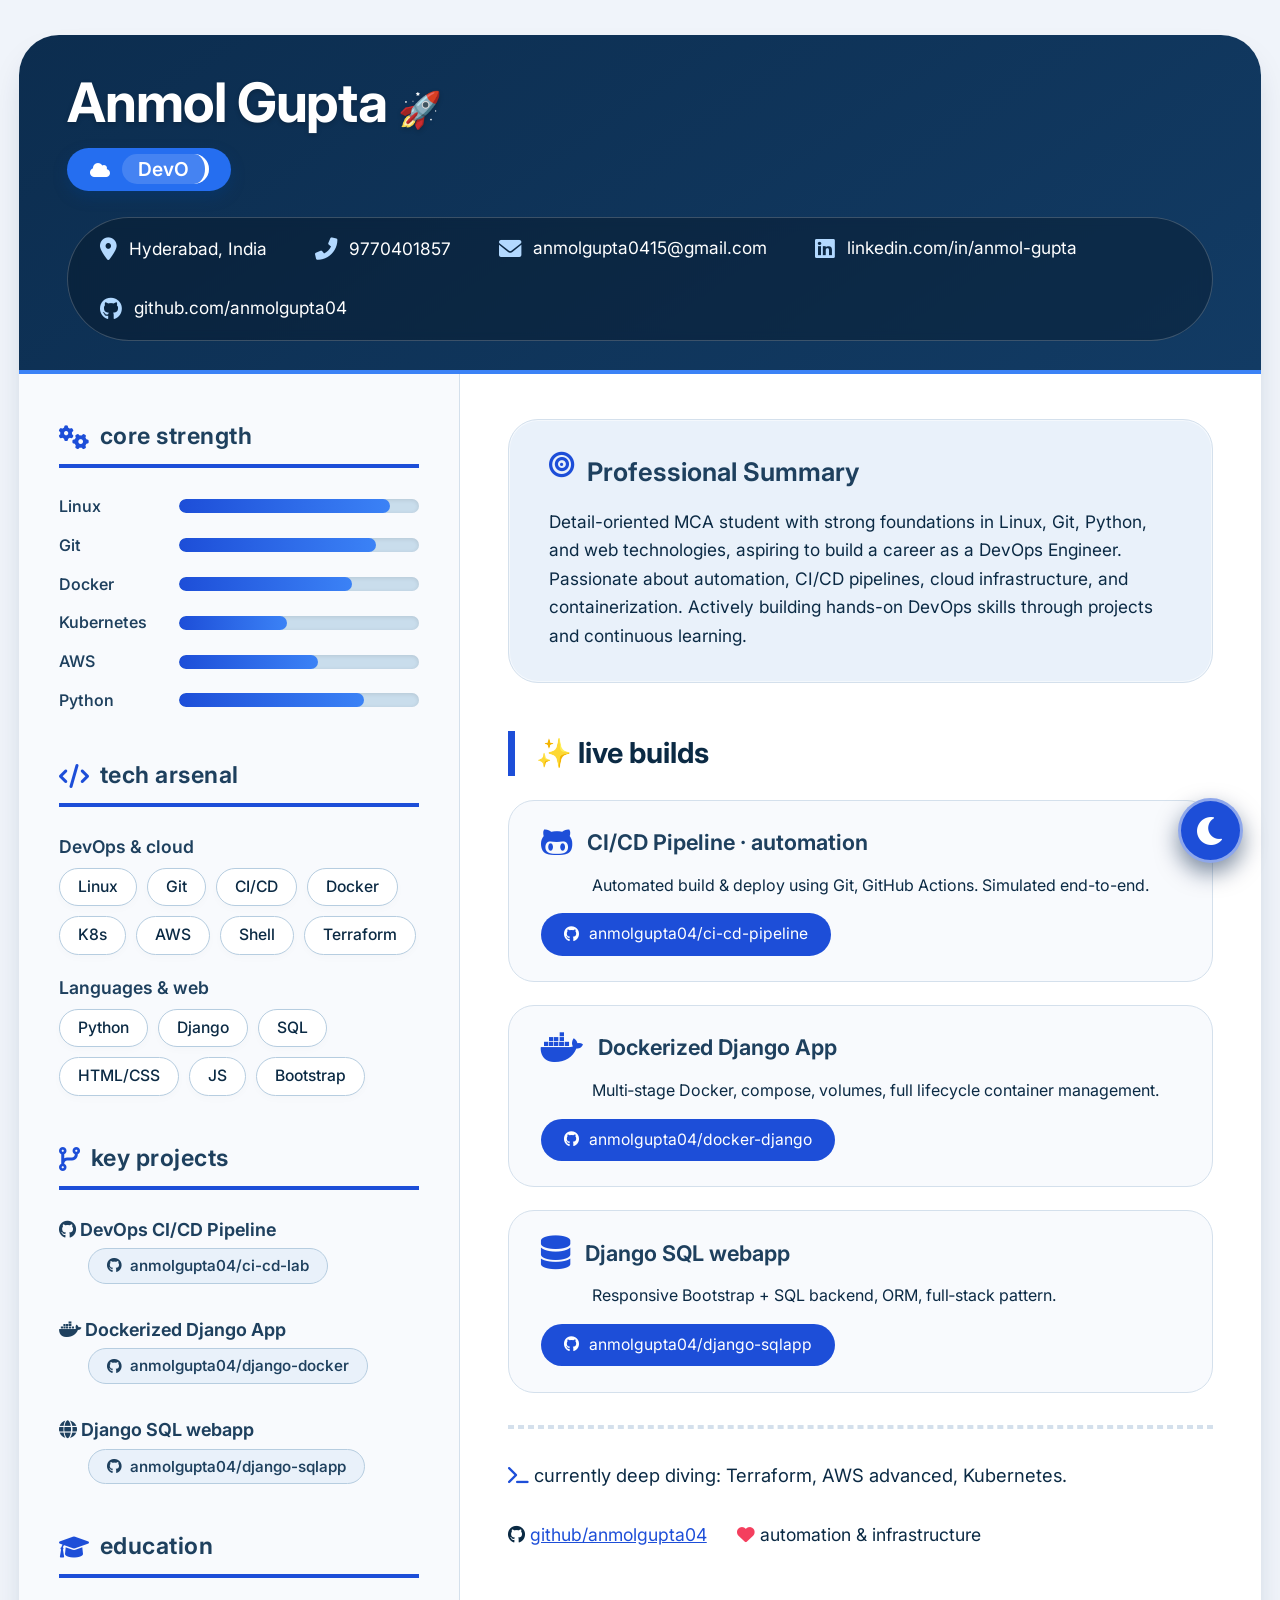
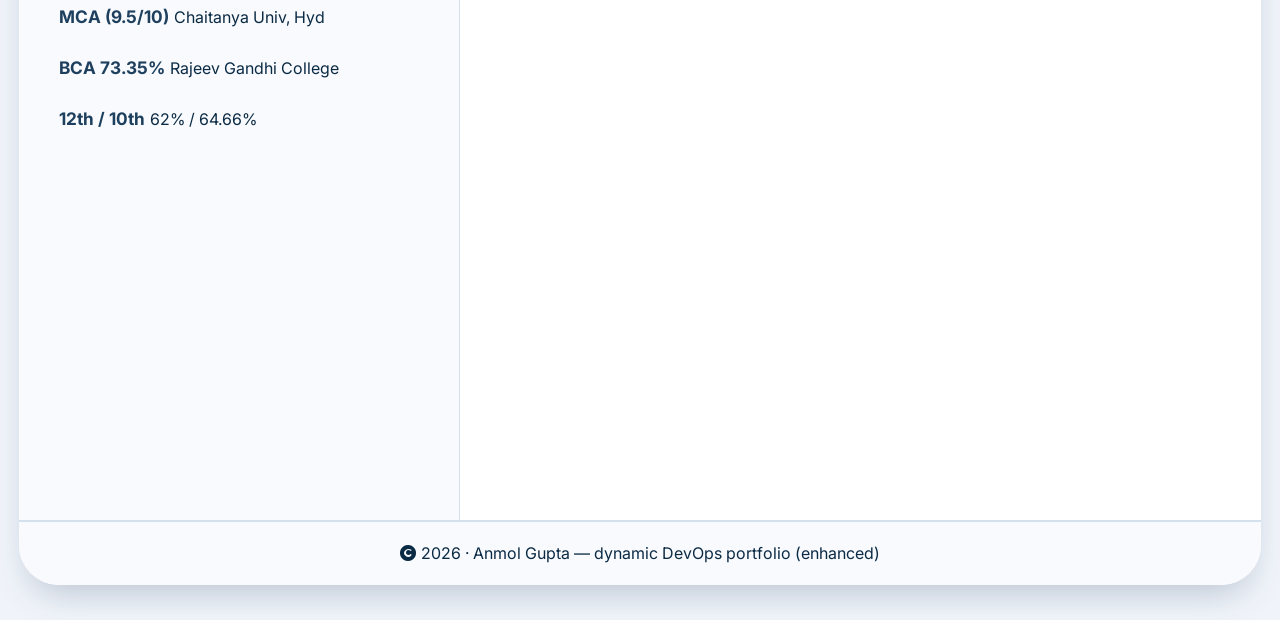
==== index.html @ 67c6d24e "Move script tag to the end of index.html" ====
<!DOCTYPE html>
<html lang="en">
<head>
  <meta charset="UTF-8">
  <meta name="viewport" content="width=device-width, initial-scale=1.0">
  <title>Anmol Gupta · refined DevOps portfolio</title>
  
  <link rel="stylesheet" href="https://cdnjs.cloudflare.com/ajax/libs/font-awesome/6.0.0-beta3/css/all.min.css">
  <!-- Google Fonts: Inter (base) + JetBrains Mono for accents -->
  <link rel="preconnect" href="https://fonts.googleapis.com">
  <link rel="preconnect" href="https://fonts.gstatic.com" crossorigin>
  <link href="https://fonts.googleapis.com/css2?family=Inter:opsz,wght@14..32,400;14..32,500;14..32,600;14..32,700&family=JetBrains+Mono:wght@400;500&display=swap" rel="stylesheet">
  <link rel="stylesheet" href="style.css">
 
</head>
<body>
  <div class="theme-toggle" id="themeToggle">
    <i class="fas fa-moon" id="themeIcon"></i>
  </div>

  <div class="container">
    <!-- header with bigger fonts -->
    <div class="header-top">
      <div class="name-title">
        <h1>Anmol Gupta <span style="font-size: 2.2rem;">🚀</span></h1>
        <span class="badge"><i class="fas fa-cloud"></i> <span id="typed-role"></span></span>
      </div>
      <div class="contact-row">
        <div class="contact-item"><i class="fas fa-map-marker-alt"></i> Hyderabad, India</div>
        <div class="contact-item"><i class="fas fa-phone-alt"></i> 9770401857</div>
        <div class="contact-item"><i class="fas fa-envelope"></i> <a href="mailto:anmolgupta0415@gmail.com">anmolgupta0415@gmail.com</a></div>
        <div class="contact-item"><i class="fab fa-linkedin"></i> <a href="https://linkedin.com/in/anmol-gupta">linkedin.com/in/anmol-gupta</a></div>
        <div class="contact-item"><i class="fab fa-github"></i> <a href="https://github.com/anmolgupta04">github.com/anmolgupta04</a></div>
      </div>
    </div>

    <div class="main-content">
      <!-- left sidebar (larger text) -->
      <div class="sidebar">
        <!-- progress skills (dynamic) -->
        <div class="section fade-up">
          <h2><i class="fas fa-cogs"></i> core strength</h2>
          <div class="skill-progress">
            <div class="progress-item"><span>Linux</span><div class="bar-bg"><div class="bar-fill" data-width="88"></div></div></div>
            <div class="progress-item"><span>Git</span><div class="bar-bg"><div class="bar-fill" data-width="82"></div></div></div>
            <div class="progress-item"><span>Docker</span><div class="bar-bg"><div class="bar-fill" data-width="72"></div></div></div>
            <div class="progress-item"><span>Kubernetes</span><div class="bar-bg"><div class="bar-fill" data-width="45"></div></div></div>
            <div class="progress-item"><span>AWS</span><div class="bar-bg"><div class="bar-fill" data-width="58"></div></div></div>
            <div class="progress-item"><span>Python</span><div class="bar-bg"><div class="bar-fill" data-width="77"></div></div></div>
          </div>
        </div>

        <div class="section fade-up">
          <h2><i class="fas fa-code"></i> tech arsenal</h2>
          <div class="skill-block">
            <p>DevOps & cloud</p>
            <div class="skill-tags">
              <span>Linux</span><span>Git</span><span>CI/CD</span><span>Docker</span><span>K8s</span><span>AWS</span><span>Shell</span><span>Terraform</span>
            </div>
          </div>
          <div class="skill-block">
            <p>Languages & web</p>
            <div class="skill-tags">
              <span>Python</span><span>Django</span><span>SQL</span><span>HTML/CSS</span><span>JS</span><span>Bootstrap</span>
            </div>
          </div>
        </div>

        <div class="section fade-up">
          <h2><i class="fas fa-code-branch"></i> key projects</h2>
          <div class="project-item">
            <p><i class="fab fa-github"></i> DevOps CI/CD Pipeline</p>
            <div class="github-link"><a href="https://github.com/anmolgupta04/ci-cd-lab"><i class="fab fa-github"></i> anmolgupta04/ci-cd-lab</a></div>
          </div>
          <div class="project-item">
            <p><i class="fab fa-docker"></i> Dockerized Django App</p>
            <div class="github-link"><a href="https://github.com/anmolgupta04/django-docker"><i class="fab fa-github"></i> anmolgupta04/django-docker</a></div>
          </div>
          <div class="project-item">
            <p><i class="fas fa-globe"></i> Django SQL webapp</p>
            <div class="github-link"><a href="https://github.com/anmolgupta04/django-sqlapp"><i class="fab fa-github"></i> anmolgupta04/django-sqlapp</a></div>
          </div>
        </div>

        <div class="section fade-up">
          <h2><i class="fas fa-graduation-cap"></i> education</h2>
          <div class="edu-item"><span class="degree">MCA (9.5/10)</span> <span class="school">Chaitanya Univ, Hyd</span></div>
          <div class="edu-item"><span class="degree">BCA 73.35%</span> <span class="school">Rajeev Gandhi College</span></div>
          <div class="edu-item"><span class="degree">12th / 10th</span> <span class="school">62% / 64.66%</span></div>
        </div>

        <div class="section fade-up">
          <h2><i class="fas fa-certificate"></i> certifications</h2>
          <div class="cert-badge"><i class="fas fa-chart-line"></i> Data Analytics</div>
          <div class="cert-badge"><i class="fas fa-robot"></i> AI Fundamentals</div>
          <div class="cert-badge"><i class="fas fa-brain"></i> GenAI Mastermind</div>
        </div>
      </div>

      <!-- right panel larger & polished -->
      <div class="right-panel">
        <div class="summary fade-up">
          <h3><i class="fas fa-bullseye" style="color: var(--accent-primary);"></i> Professional Summary</h3>
          <p>Detail-oriented MCA student with strong foundations in Linux, Git, Python, and web technologies, aspiring to build a career as a DevOps Engineer. Passionate about automation, CI/CD pipelines, cloud infrastructure, and containerization. Actively building hands-on DevOps skills through projects and continuous learning.</p>
        </div>

        <div class="project-grid">
          <h3 class="fade-up" style="font-size: 1.8rem; margin-bottom: 1.5rem; border-left: 7px solid var(--accent-primary); padding-left: 1.3rem;">✨ live builds</h3>
          <div class="cards">
            <div class="repo-card fade-up">
              <div class="repo-title"><i class="fab fa-github-alt"></i> <strong>CI/CD Pipeline · automation</strong></div>
              <div class="repo-desc">Automated build & deploy using Git, GitHub Actions. Simulated end-to-end.</div>
              <div class="repo-link"><a href="https://github.com/anmolgupta04/ci-cd-pipeline"><i class="fab fa-github"></i> anmolgupta04/ci-cd-pipeline</a></div>
            </div>
            <div class="repo-card fade-up">
              <div class="repo-title"><i class="fab fa-docker"></i> <strong>Dockerized Django App</strong></div>
              <div class="repo-desc">Multi‑stage Docker, compose, volumes, full lifecycle container management.</div>
              <div class="repo-link"><a href="https://github.com/anmolgupta04/docker-django"><i class="fab fa-github"></i> anmolgupta04/docker-django</a></div>
            </div>
            <div class="repo-card fade-up">
              <div class="repo-title"><i class="fas fa-database"></i> <strong>Django SQL webapp</strong></div>
              <div class="repo-desc">Responsive Bootstrap + SQL backend, ORM, full‑stack pattern.</div>
              <div class="repo-link"><a href="https://github.com/anmolgupta04/django-sqlapp"><i class="fab fa-github"></i> anmolgupta04/django-sqlapp</a></div>
            </div>
          </div>
        </div>

        <hr>
        <div class="fade-up" style="font-size: 1.15rem;">
          <i class="fas fa-terminal" style="color: var(--accent-primary);"></i> currently deep diving: Terraform, AWS advanced, Kubernetes.
        </div>
        <div style="margin-top: 2rem; display: flex; gap: 30px; font-size: 1.1rem;">
          <span><i class="fab fa-github"></i> <a href="https://github.com/anmolgupta04" style="color: var(--accent-primary);">github/anmolgupta04</a></span>
          <span><i class="fas fa-heart" style="color:#f43f5e;"></i> automation & infrastructure</span>
        </div>
      </div>
    </div>
    <div style="background: var(--sidebar-bg); padding: 1.2rem; text-align: center; border-top: 2px solid var(--border-subtle); font-size: 1rem;">
      <i class="fas fa-copyright"></i> 2026 · Anmol Gupta — dynamic DevOps portfolio (enhanced)
    </div>
  </div>
   <script src="script.js"></script>

</body>
</html>
---- style.css ----
* {
      margin: 0;
      padding: 0;
      box-sizing: border-box;
    }

    /* ---------- larger base font (15px → bigger overall) ---------- */
    body {
      --bg-page: #f0f4fa;
      --bg-card: #ffffff;
      --header-start: #0c2d4f;
      --header-end: #123b64;
      --header-text: #ffffff;
      --sidebar-bg: #f8fafd;
      --border-subtle: #d4e0ec;
      --text-primary: #0b2a44;
      --text-secondary: #1e405e;
      --accent-primary: #1d4ed8;
      --accent-glow: #3b82f6;
      --soft-bg: #e9f1fa;
      --tag-bg: #ffffff;
      --tag-border: #b6cde0;
      --card-shadow: 0 18px 35px -12px rgba(15, 45, 80, 0.25);
      --hover-lift: translateY(-6px);
      transition: background-color 0.3s, color 0.2s, border-color 0.2s;
      font-family: "Inter", sans-serif;
      font-size: 17px; /* increased base font size */
      line-height: 1.55;
      background: var(--bg-page);
      color: var(--text-primary);
      padding: 2.2rem 1.2rem;
    }

    /* dark mode - more elegant */
    body.dark-theme {
      --bg-page: #0b1622;
      --bg-card: #1f2a3c;
      --header-start: #081220;
      --header-end: #14273e;
      --header-text: #e8f0fe;
      --sidebar-bg: #1e2a3a;
      --border-subtle: #334155;
      --text-primary: #e2e8f0;
      --text-secondary: #b7c9e2;
      --accent-primary: #5282e8;
      --accent-glow: #749cf0;
      --soft-bg: #263449;
      --tag-bg: #2b384e;
      --tag-border: #4f6180;
      --card-shadow: 0 22px 38px -14px #030613;
    }

    .container {
      max-width: 1300px; /* wider to accommodate larger font */
      margin: 0 auto;
      background: var(--bg-card);
      border-radius: 2.5rem;
      box-shadow: var(--card-shadow);
      overflow: hidden;
      backdrop-filter: blur(2px);
      transition: background 0.3s, box-shadow 0.3s;
    }

    /* theme toggle */
    .theme-toggle {
      position: fixed;
      bottom: 2.3rem;
      right: 2.3rem;
      background: var(--accent-primary);
      color: white;
      width: 65px;
      height: 65px;
      border-radius: 50%;
      display: flex;
      align-items: center;
      justify-content: center;
      font-size: 2rem;
      cursor: pointer;
      box-shadow: 0 10px 22px rgba(0,30,70,0.5);
      border: 3px solid rgba(255,255,255,0.5);
      z-index: 999;
      transition: 0.25s;
    }

    .theme-toggle:hover {
      transform: scale(1.1) rotate(10deg);
      background: var(--accent-glow);
    }

    /* header with gradient */
    .header-top {
      background: linear-gradient(145deg, var(--header-start), var(--header-end));
      color: var(--header-text);
      padding: 2.2rem 3rem 1.8rem 3rem;
      border-bottom: 4px solid var(--accent-glow);
    }

    .name-title h1 {
      font-size: 3.4rem;  /* much larger */
      font-weight: 700;
      letter-spacing: -0.02em;
      line-height: 1.2;
      text-shadow: 0 2px 5px rgba(0,0,0,0.2);
    }

    #typed-role {
      border-right: 4px solid white;
      animation: blink 1s step-end infinite;
      background: rgba(255,255,255,0.15);
      padding: 0.2rem 1rem;
      border-radius: 40px;
      font-weight: 600;
      font-size: 1.2rem;
      margin-left: 0.5rem;
      backdrop-filter: blur(4px);
    }

    @keyframes blink {
      from, to { border-color: transparent; }
      50% { border-color: white; }
    }

    .badge {
      background: #256ef0;
      padding: 0.4rem 1.4rem;
      border-radius: 50px;
      font-size: 1rem;
      font-weight: 600;
      display: inline-block;
      margin-top: 0.8rem;
      box-shadow: 0 6px 14px rgba(0,60,130,0.4);
    }

    .contact-row {
      display: flex;
      flex-wrap: wrap;
      gap: 2rem 3rem;
      margin-top: 1.6rem;
      background: rgba(0, 0, 0, 0.25);
      padding: 1.1rem 2rem;
      border-radius: 70px;
      backdrop-filter: blur(6px);
      border: 1px solid rgba(255,255,255,0.2);
    }

    .contact-item {
      display: flex;
      align-items: center;
      gap: 12px;
      font-size: 1.08rem;
    }

    .contact-item i {
      font-size: 1.4rem;
      color: #b3d9ff;
    }

    .contact-item a {
      color: white;
      text-decoration: none;
      border-bottom: 1px dotted transparent;
    }

    .contact-item a:hover {
      border-bottom: 1px dotted #ffd966;
    }

    /* main grid */
    .main-content {
      display: grid;
      grid-template-columns: 1.1fr 2fr;
      gap: 0;
    }

    /* sidebar */
    .sidebar {
      background: var(--sidebar-bg);
      padding: 2.8rem 2.5rem;
      border-right: 1px solid var(--border-subtle);
    }

    .section {
      margin-bottom: 2.8rem;
    }

    .section h2 {
      font-size: 1.45rem;  /* larger section titles */
      font-weight: 650;
      letter-spacing: 0.5px;
      color: var(--text-secondary);
      border-bottom: 4px solid var(--accent-primary);
      padding-bottom: 0.6rem;
      margin-bottom: 1.6rem;
      display: flex;
      align-items: center;
      gap: 10px;
    }

    .section h2 i {
      color: var(--accent-primary);
      font-size: 1.5rem;
    }

    .skill-block p {
      font-weight: 600;
      margin: 1.2rem 0 0.5rem;
      color: var(--text-secondary);
      font-size: 1.1rem;
    }

    .skill-tags {
      display: flex;
      flex-wrap: wrap;
      gap: 10px;
      margin-bottom: 0.8rem;
    }

    .skill-tags span {
      background: var(--tag-bg);
      border: 1px solid var(--tag-border);
      padding: 6px 18px;
      border-radius: 36px;
      font-size: 0.98rem;
      font-weight: 500;
      color: var(--text-primary);
      transition: 0.18s;
      cursor: default;
      box-shadow: 0 3px 8px rgba(0,0,0,0.02);
    }

    .skill-tags span:hover {
      transform: scale(1.06) translateY(-3px);
      background: var(--accent-primary);
      color: white;
      border-color: var(--accent-primary);
      box-shadow: 0 12px 18px -10px #1e3a5f;
    }

    /* progress bars */
    .skill-progress {
      margin: 1rem 0 1.2rem;
    }
    .progress-item {
      display: flex;
      align-items: center;
      gap: 15px;
      margin-bottom: 14px;
    }
    .progress-item span {
      width: 105px;
      font-size: 1rem;
      font-weight: 550;
      color: var(--text-secondary);
    }
    .bar-bg {
      flex: 1;
      height: 14px;
      background: #c9ddec;
      border-radius: 30px;
      overflow: hidden;
      box-shadow: inset 0 1px 4px #0000001a;
    }
    .bar-fill {
      height: 100%;
      width: 0;
      background: linear-gradient(90deg, var(--accent-primary), #3b82f6);
      border-radius: 30px;
      transition: width 0.8s cubic-bezier(0.2, 0.9, 0.3, 1.1);
    }

    /* project items (left) */
    .project-item {
      margin-bottom: 2rem;
      transition: 0.2s;
    }
    .project-item:hover {
      transform: translateX(10px);
    }

    .project-item p {
      font-weight: 650;
      font-size: 1.12rem;
      margin-bottom: 0.3rem;
      color: var(--text-secondary);
    }

    .github-link {
      margin-left: 1.8rem;
      font-size: 0.95rem;
      background: var(--soft-bg);
      padding: 5px 18px;
      border-radius: 30px;
      display: inline-block;
      border: 1px solid var(--tag-border);
    }
    .github-link a {
      text-decoration: none;
      color: var(--text-secondary);
      font-weight: 550;
      display: flex;
      align-items: center;
      gap: 8px;
    }

    .edu-item {
      margin-bottom: 1.5rem;
    }
    .edu-item .degree {
      font-weight: 700;
      color: var(--text-secondary);
      font-size: 1.08rem;
    }
    .edu-item .school {
      font-size: 1rem;
    }

    /* right panel */
    .right-panel {
      padding: 2.8rem 3rem 3rem 3rem;
      background: var(--bg-card);
    }

    .summary {
      background: var(--soft-bg);
      padding: 2rem 2.5rem;
      border-radius: 30px;
      margin-bottom: 3rem;
      border: 1px solid var(--border-subtle);
      box-shadow: inset 0 0 0 1px rgba(255,255,255,0.5);
    }
    .summary h3 {
      font-size: 1.6rem;
      font-weight: 650;
      color: var(--text-secondary);
      margin-bottom: 1rem;
      display: flex;
      gap: 12px;
    }
    .summary p {
      font-size: 1.08rem;
      color: var(--text-primary);
      line-height: 1.65;
    }

    /* project cards */
    .repo-card {
      background: var(--sidebar-bg);
      border-radius: 26px;
      padding: 1.6rem 2rem;
      border: 1px solid var(--border-subtle);
      transition: 0.25s;
      margin-bottom: 1.4rem;
    }
    .repo-card:hover {
      transform: var(--hover-lift);
      border-color: var(--accent-primary);
      box-shadow: 0 28px 28px -18px #0b2b4f;
    }
    .repo-title {
      display: flex;
      align-items: center;
      gap: 15px;
      margin-bottom: 0.8rem;
    }
    .repo-title i {
      font-size: 2.1rem;
      color: var(--accent-primary);
    }
    .repo-title strong {
      font-size: 1.35rem;
      font-weight: 650;
      color: var(--text-secondary);
    }
    .repo-desc {
      color: var(--text-primary);
      font-size: 1rem;
      margin-left: 3.2rem;
      margin-bottom: 1rem;
    }
    .repo-link a {
      background: var(--accent-primary);
      color: white;
      padding: 8px 22px;
      border-radius: 40px;
      font-size: 0.98rem;
      text-decoration: none;
      display: inline-flex;
      align-items: center;
      gap: 10px;
      border: 1px solid transparent;
      transition: 0.2s;
    }
    .repo-link a:hover {
      background: transparent;
      color: var(--accent-primary);
      border-color: var(--accent-primary);
    }

    .cert-badge {
      background: var(--soft-bg);
      border: 1px solid var(--tag-border);
      padding: 10px 22px;
      border-radius: 50px;
      font-weight: 550;
      color: var(--text-primary);
      font-size: 1.02rem;
      display: inline-block;
      margin: 0 10px 12px 0;
      transition: 0.2s;
    }
    .cert-badge:hover {
      background: var(--accent-primary);
      color: white;
      border-color: var(--accent-primary);
      transform: scale(1.02);
    }

    hr {
      border: 2px dashed var(--border-subtle);
      margin: 2rem 0;
    }

    .fade-up {
      opacity: 0;
      transform: translateY(20px);
      transition: opacity 0.7s ease, transform 0.7s ease;
    }
    .fade-up.appear {
      opacity: 1;
      transform: translateY(0);
    }

    @media (max-width: 800px) {
      body { font-size: 16px; }
      .main-content { grid-template-columns: 1fr; }
    }
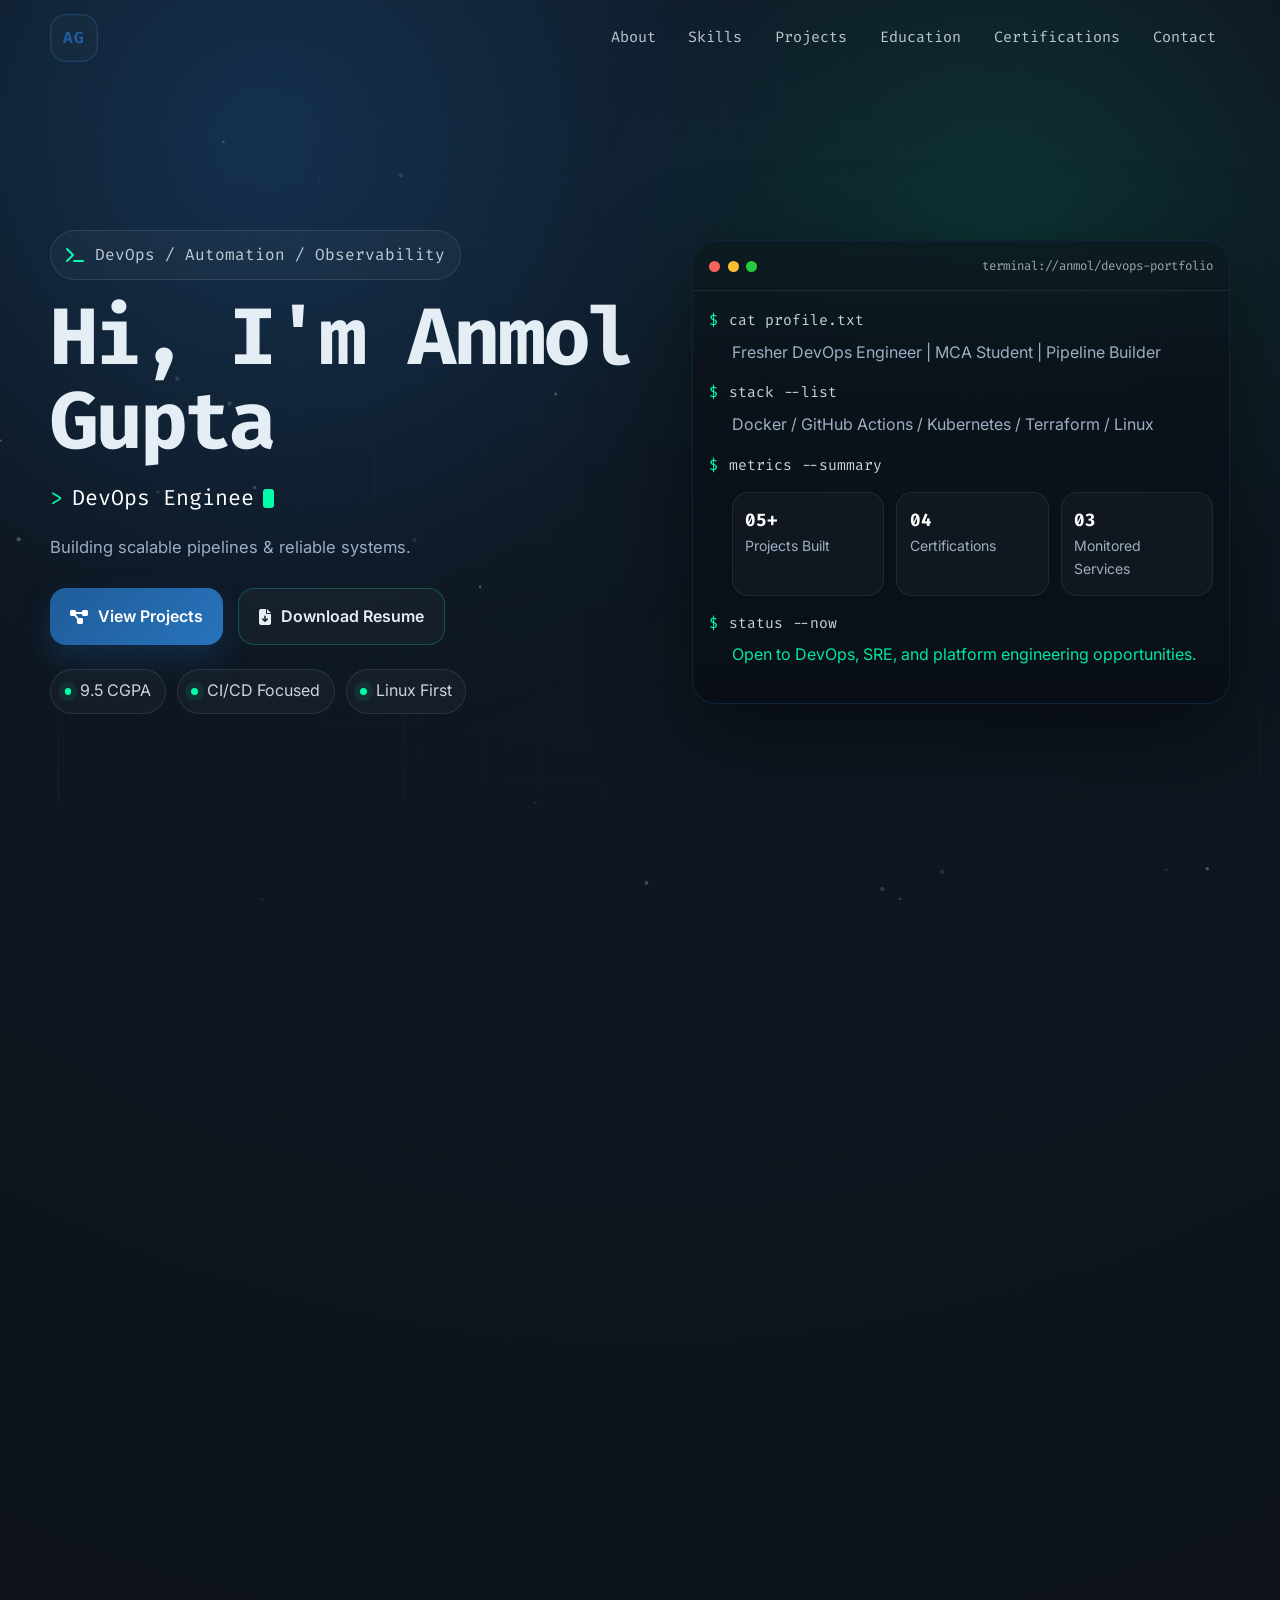
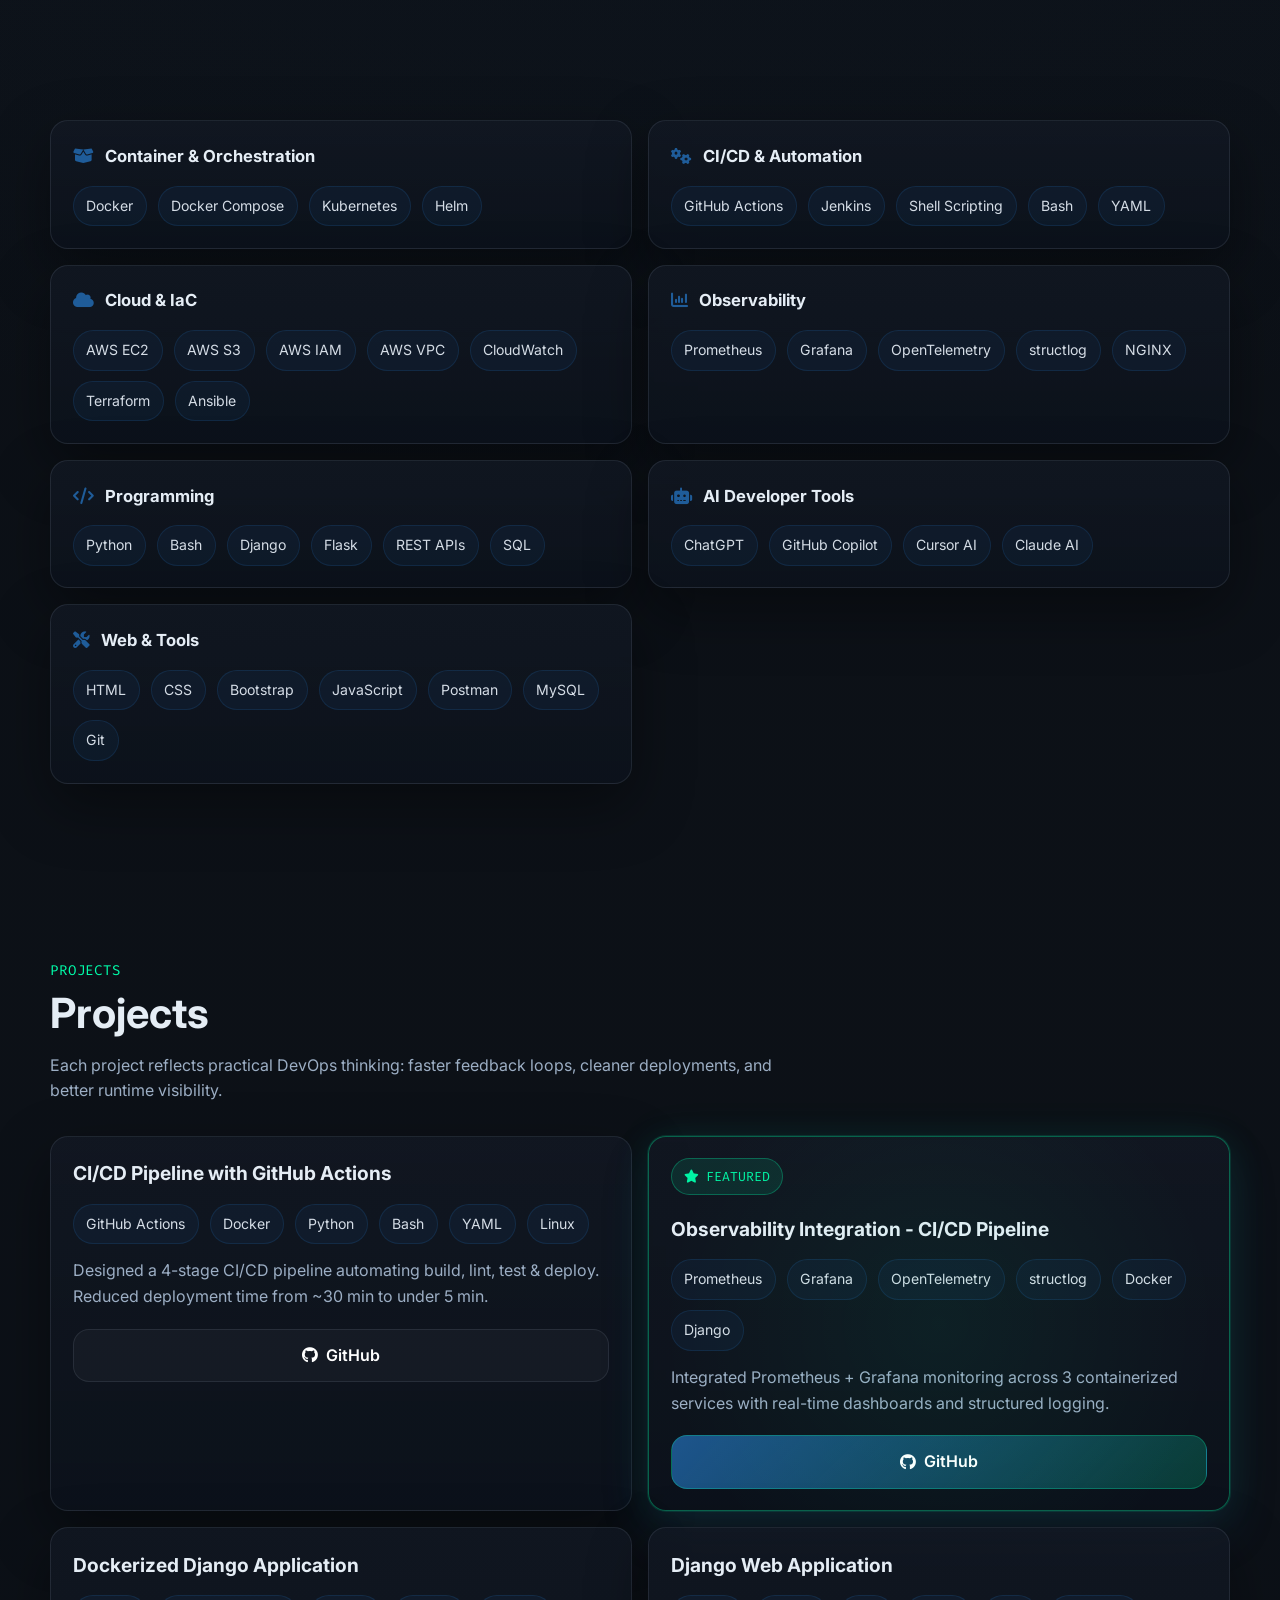
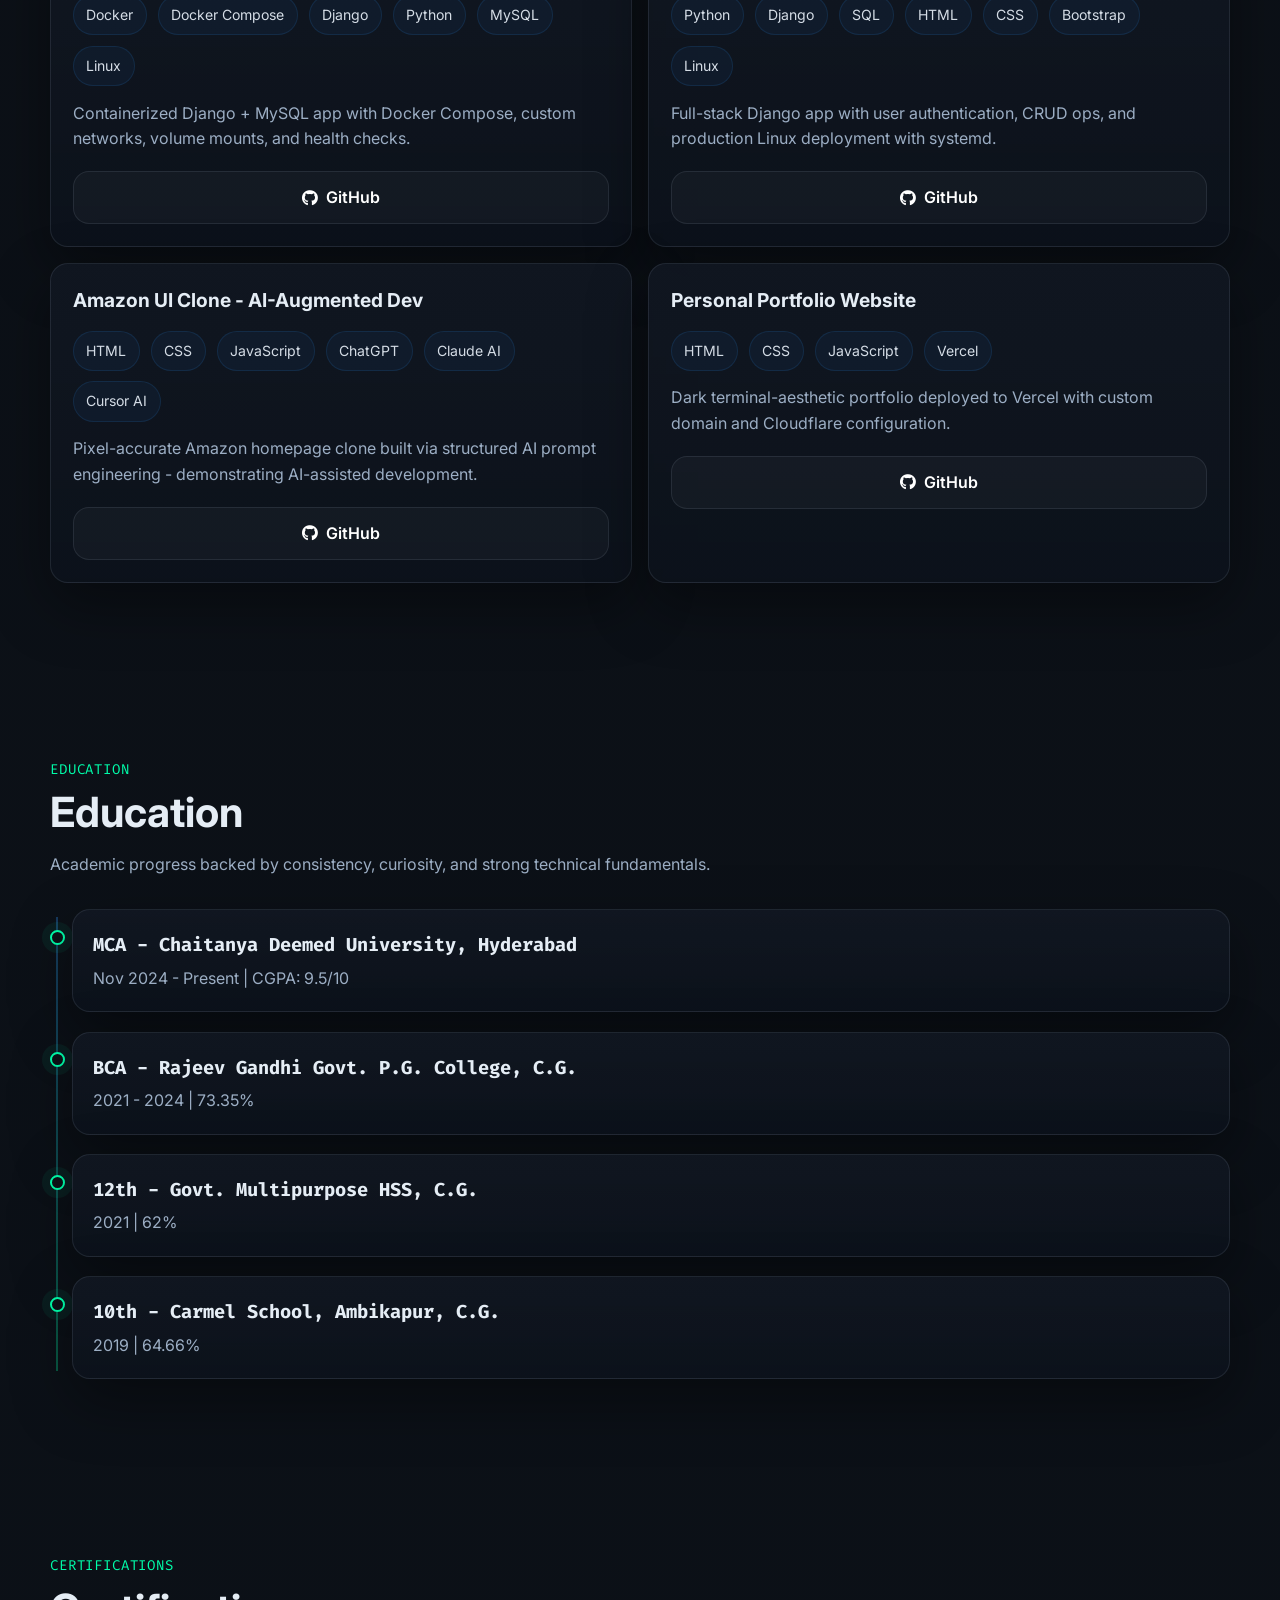
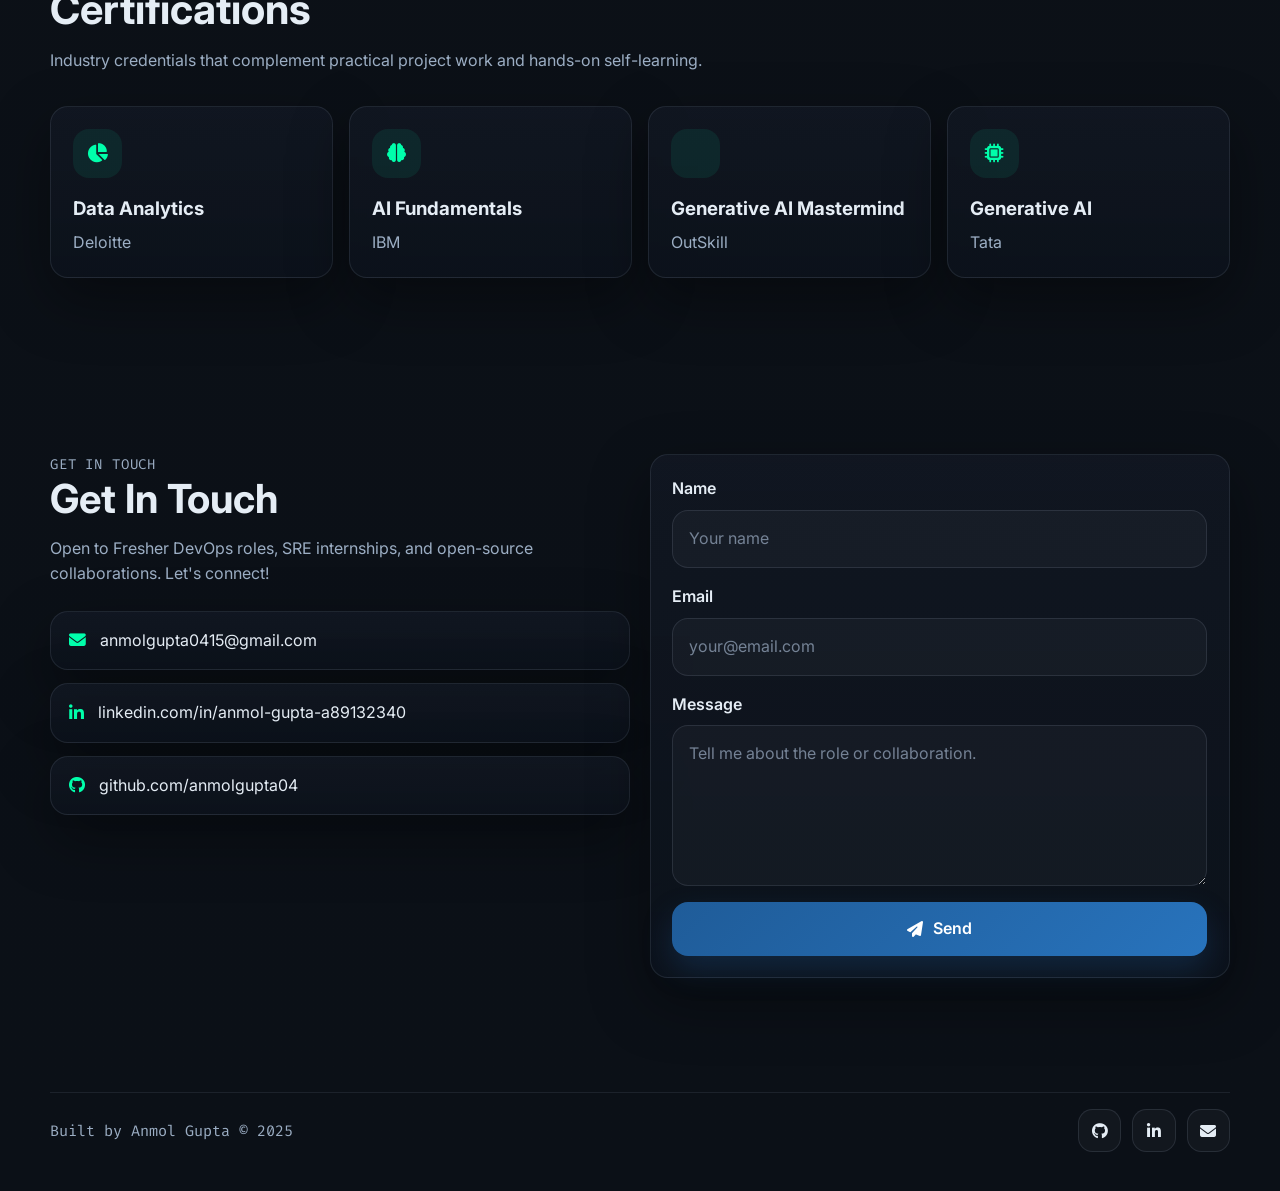
==== commit 3b40182e: "Refactor code structure for improved readability and maintainability" ====
--- a/index.html
+++ b/index.html
@@ -3,143 +3,604 @@
 <head>
   <meta charset="UTF-8">
   <meta name="viewport" content="width=device-width, initial-scale=1.0">
-  <title>Anmol Gupta · refined DevOps portfolio</title>
-  
-  <link rel="stylesheet" href="https://cdnjs.cloudflare.com/ajax/libs/font-awesome/6.0.0-beta3/css/all.min.css">
-  <!-- Google Fonts: Inter (base) + JetBrains Mono for accents -->
+  <title>Anmol Gupta | DevOps Engineer</title>
+  <meta
+    name="description"
+    content="Fresher DevOps Engineer portfolio - Docker, CI/CD, Linux, AWS, Python"
+  >
+  <meta name="theme-color" content="#0D1117">
+  <meta property="og:title" content="Anmol Gupta | DevOps Engineer">
+  <meta
+    property="og:description"
+    content="Fresher DevOps Engineer portfolio - Docker, CI/CD, Linux, AWS, Python"
+  >
+  <meta property="og:type" content="website">
   <link rel="preconnect" href="https://fonts.googleapis.com">
   <link rel="preconnect" href="https://fonts.gstatic.com" crossorigin>
-  <link href="https://fonts.googleapis.com/css2?family=Inter:opsz,wght@14..32,400;14..32,500;14..32,600;14..32,700&family=JetBrains+Mono:wght@400;500&display=swap" rel="stylesheet">
+  <link
+    href="https://fonts.googleapis.com/css2?family=Fira+Code:wght@400;500;600;700&family=Inter:wght@400;500;600;700;800&display=swap"
+    rel="stylesheet"
+  >
+  <link
+    rel="stylesheet"
+    href="https://cdnjs.cloudflare.com/ajax/libs/font-awesome/6.5.2/css/all.min.css"
+  >
   <link rel="stylesheet" href="style.css">
- 
 </head>
 <body>
-  <div class="theme-toggle" id="themeToggle">
-    <i class="fas fa-moon" id="themeIcon"></i>
-  </div>
-
-  <div class="container">
-    <!-- header with bigger fonts -->
-    <div class="header-top">
-      <div class="name-title">
-        <h1>Anmol Gupta <span style="font-size: 2.2rem;">🚀</span></h1>
-        <span class="badge"><i class="fas fa-cloud"></i> <span id="typed-role"></span></span>
-      </div>
-      <div class="contact-row">
-        <div class="contact-item"><i class="fas fa-map-marker-alt"></i> Hyderabad, India</div>
-        <div class="contact-item"><i class="fas fa-phone-alt"></i> 9770401857</div>
-        <div class="contact-item"><i class="fas fa-envelope"></i> <a href="mailto:anmolgupta0415@gmail.com">anmolgupta0415@gmail.com</a></div>
-        <div class="contact-item"><i class="fab fa-linkedin"></i> <a href="https://linkedin.com/in/anmol-gupta">linkedin.com/in/anmol-gupta</a></div>
-        <div class="contact-item"><i class="fab fa-github"></i> <a href="https://github.com/anmolgupta04">github.com/anmolgupta04</a></div>
-      </div>
+  <a class="skip-link" href="#about">Skip to content</a>
+
+  <header class="site-header" id="navbar">
+    <div class="container nav-shell">
+      <a class="brand" href="#home" aria-label="Anmol Gupta home">
+        <span class="brand-mark">AG</span>
+      </a>
+
+      <button
+        class="nav-toggle"
+        id="navToggle"
+        type="button"
+        aria-label="Toggle navigation"
+        aria-controls="navMenu"
+        aria-expanded="false"
+      >
+        <span></span>
+        <span></span>
+        <span></span>
+      </button>
+
+      <nav class="nav-menu" id="navMenu" aria-label="Primary navigation">
+        <a href="#about">About</a>
+        <a href="#skills">Skills</a>
+        <a href="#projects">Projects</a>
+        <a href="#education">Education</a>
+        <a href="#certifications">Certifications</a>
+        <a href="#contact">Contact</a>
+      </nav>
     </div>
-
-    <div class="main-content">
-      <!-- left sidebar (larger text) -->
-      <div class="sidebar">
-        <!-- progress skills (dynamic) -->
-        <div class="section fade-up">
-          <h2><i class="fas fa-cogs"></i> core strength</h2>
-          <div class="skill-progress">
-            <div class="progress-item"><span>Linux</span><div class="bar-bg"><div class="bar-fill" data-width="88"></div></div></div>
-            <div class="progress-item"><span>Git</span><div class="bar-bg"><div class="bar-fill" data-width="82"></div></div></div>
-            <div class="progress-item"><span>Docker</span><div class="bar-bg"><div class="bar-fill" data-width="72"></div></div></div>
-            <div class="progress-item"><span>Kubernetes</span><div class="bar-bg"><div class="bar-fill" data-width="45"></div></div></div>
-            <div class="progress-item"><span>AWS</span><div class="bar-bg"><div class="bar-fill" data-width="58"></div></div></div>
-            <div class="progress-item"><span>Python</span><div class="bar-bg"><div class="bar-fill" data-width="77"></div></div></div>
+  </header>
+
+  <main id="home">
+    <section class="hero section-shell">
+      <canvas id="heroCanvas" class="hero-canvas" aria-hidden="true"></canvas>
+      <div class="hero-grid" aria-hidden="true"></div>
+      <div class="hero-glow hero-glow-one" aria-hidden="true"></div>
+      <div class="hero-glow hero-glow-two" aria-hidden="true"></div>
+
+      <div class="container hero-layout">
+        <div class="hero-copy">
+          <p class="eyebrow reveal">
+            <i class="fa-solid fa-terminal"></i>
+            <span>DevOps / Automation / Observability</span>
+          </p>
+
+          <h1 class="hero-title reveal">Hi, I'm Anmol Gupta</h1>
+
+          <div class="hero-type reveal" aria-live="polite">
+            <span class="prompt">&gt;</span>
+            <span class="typewriter" id="typewriter"></span>
+            <span class="cursor" aria-hidden="true"></span>
           </div>
-        </div>
-
-        <div class="section fade-up">
-          <h2><i class="fas fa-code"></i> tech arsenal</h2>
-          <div class="skill-block">
-            <p>DevOps & cloud</p>
-            <div class="skill-tags">
-              <span>Linux</span><span>Git</span><span>CI/CD</span><span>Docker</span><span>K8s</span><span>AWS</span><span>Shell</span><span>Terraform</span>
-            </div>
+
+          <p class="hero-text reveal">
+            Building scalable pipelines &amp; reliable systems.
+          </p>
+
+          <div class="hero-actions reveal">
+            <a class="btn btn-primary" href="#projects">
+              <i class="fa-solid fa-diagram-project"></i>
+              <span>View Projects</span>
+            </a>
+            <a class="btn btn-secondary" href="resume.pdf" download>
+              <i class="fa-solid fa-file-arrow-down"></i>
+              <span>Download Resume</span>
+            </a>
           </div>
-          <div class="skill-block">
-            <p>Languages & web</p>
-            <div class="skill-tags">
-              <span>Python</span><span>Django</span><span>SQL</span><span>HTML/CSS</span><span>JS</span><span>Bootstrap</span>
+
+          <ul class="hero-metrics reveal" aria-label="Quick highlights">
+            <li><span>9.5 CGPA</span></li>
+            <li><span>CI/CD Focused</span></li>
+            <li><span>Linux First</span></li>
+          </ul>
+        </div>
+
+        <div class="hero-panel reveal">
+          <div class="terminal-card">
+            <div class="terminal-top">
+              <div class="terminal-dots" aria-hidden="true">
+                <span></span>
+                <span></span>
+                <span></span>
+              </div>
+              <p>terminal://anmol/devops-portfolio</p>
+            </div>
+
+            <div class="terminal-body">
+              <div class="terminal-line">
+                <span class="prompt">$</span>
+                <span>cat profile.txt</span>
+              </div>
+              <p class="terminal-output">Fresher DevOps Engineer | MCA Student | Pipeline Builder</p>
+
+              <div class="terminal-line">
+                <span class="prompt">$</span>
+                <span>stack --list</span>
+              </div>
+              <p class="terminal-output">
+                Docker / GitHub Actions / Kubernetes / Terraform / Linux
+              </p>
+
+              <div class="terminal-line">
+                <span class="prompt">$</span>
+                <span>metrics --summary</span>
+              </div>
+
+              <div class="terminal-stats">
+                <article>
+                  <strong>05+</strong>
+                  <span>Projects Built</span>
+                </article>
+                <article>
+                  <strong>04</strong>
+                  <span>Certifications</span>
+                </article>
+                <article>
+                  <strong>03</strong>
+                  <span>Monitored Services</span>
+                </article>
+              </div>
+
+              <div class="terminal-line">
+                <span class="prompt">$</span>
+                <span>status --now</span>
+              </div>
+              <p class="terminal-output success">Open to DevOps, SRE, and platform engineering opportunities.</p>
             </div>
           </div>
         </div>
-
-        <div class="section fade-up">
-          <h2><i class="fas fa-code-branch"></i> key projects</h2>
-          <div class="project-item">
-            <p><i class="fab fa-github"></i> DevOps CI/CD Pipeline</p>
-            <div class="github-link"><a href="https://github.com/anmolgupta04/ci-cd-lab"><i class="fab fa-github"></i> anmolgupta04/ci-cd-lab</a></div>
+      </div>
+    </section>
+
+    <section class="section-shell section" id="about">
+      <div class="container">
+        <div class="section-heading reveal">
+          <p class="section-kicker">About</p>
+          <h2>About</h2>
+          <p>
+            Results-driven MCA student with CGPA 9.5/10, passionate about DevOps,
+            automation, and building reliable deployment pipelines. Hands-on experience
+            with Docker, GitHub Actions, Prometheus, Grafana, and Linux. Always learning,
+            always building.
+          </p>
+        </div>
+
+        <div class="stats-grid">
+          <article class="stat-card reveal">
+            <div class="stat-icon">
+              <i class="fa-solid fa-graduation-cap"></i>
+            </div>
+            <strong>9.5 / 10</strong>
+            <span>CGPA</span>
+          </article>
+
+          <article class="stat-card reveal">
+            <div class="stat-icon">
+              <i class="fa-solid fa-laptop-code"></i>
+            </div>
+            <strong>5+</strong>
+            <span>Projects Built</span>
+          </article>
+
+          <article class="stat-card reveal">
+            <div class="stat-icon">
+              <i class="fa-solid fa-certificate"></i>
+            </div>
+            <strong>4</strong>
+            <span>Certifications</span>
+          </article>
+        </div>
+      </div>
+    </section>
+
+    <section class="section-shell section" id="skills">
+      <div class="container">
+        <div class="section-heading reveal">
+          <p class="section-kicker">Technical Skills</p>
+          <h2>Technical Skills</h2>
+          <p>
+            A fresher mindset with production-oriented habits: automate early, monitor deeply,
+            and keep the delivery path reliable.
+          </p>
+        </div>
+
+        <div class="skills-grid">
+          <article class="skill-card reveal">
+            <h3><i class="fa-solid fa-box-open"></i> Container &amp; Orchestration</h3>
+            <div class="badge-group">
+              <span>Docker</span>
+              <span>Docker Compose</span>
+              <span>Kubernetes</span>
+              <span>Helm</span>
+            </div>
+          </article>
+
+          <article class="skill-card reveal">
+            <h3><i class="fa-solid fa-gears"></i> CI/CD &amp; Automation</h3>
+            <div class="badge-group">
+              <span>GitHub Actions</span>
+              <span>Jenkins</span>
+              <span>Shell Scripting</span>
+              <span>Bash</span>
+              <span>YAML</span>
+            </div>
+          </article>
+
+          <article class="skill-card reveal">
+            <h3><i class="fa-solid fa-cloud"></i> Cloud &amp; IaC</h3>
+            <div class="badge-group">
+              <span>AWS EC2</span>
+              <span>AWS S3</span>
+              <span>AWS IAM</span>
+              <span>AWS VPC</span>
+              <span>CloudWatch</span>
+              <span>Terraform</span>
+              <span>Ansible</span>
+            </div>
+          </article>
+
+          <article class="skill-card reveal">
+            <h3><i class="fa-solid fa-chart-column"></i> Observability</h3>
+            <div class="badge-group">
+              <span>Prometheus</span>
+              <span>Grafana</span>
+              <span>OpenTelemetry</span>
+              <span>structlog</span>
+              <span>NGINX</span>
+            </div>
+          </article>
+
+          <article class="skill-card reveal">
+            <h3><i class="fa-solid fa-code"></i> Programming</h3>
+            <div class="badge-group">
+              <span>Python</span>
+              <span>Bash</span>
+              <span>Django</span>
+              <span>Flask</span>
+              <span>REST APIs</span>
+              <span>SQL</span>
+            </div>
+          </article>
+
+          <article class="skill-card reveal">
+            <h3><i class="fa-solid fa-robot"></i> AI Developer Tools</h3>
+            <div class="badge-group">
+              <span>ChatGPT</span>
+              <span>GitHub Copilot</span>
+              <span>Cursor AI</span>
+              <span>Claude AI</span>
+            </div>
+          </article>
+
+          <article class="skill-card reveal">
+            <h3><i class="fa-solid fa-screwdriver-wrench"></i> Web &amp; Tools</h3>
+            <div class="badge-group">
+              <span>HTML</span>
+              <span>CSS</span>
+              <span>Bootstrap</span>
+              <span>JavaScript</span>
+              <span>Postman</span>
+              <span>MySQL</span>
+              <span>Git</span>
+            </div>
+          </article>
+        </div>
+      </div>
+    </section>
+
+    <section class="section-shell section" id="projects">
+      <div class="container">
+        <div class="section-heading reveal">
+          <p class="section-kicker">Projects</p>
+          <h2>Projects</h2>
+          <p>
+            Each project reflects practical DevOps thinking: faster feedback loops,
+            cleaner deployments, and better runtime visibility.
+          </p>
+        </div>
+
+        <div class="projects-grid">
+          <article class="project-card reveal">
+            <div class="project-copy">
+              <h3>CI/CD Pipeline with GitHub Actions</h3>
+              <div class="tag-list">
+                <span>GitHub Actions</span>
+                <span>Docker</span>
+                <span>Python</span>
+                <span>Bash</span>
+                <span>YAML</span>
+                <span>Linux</span>
+              </div>
+              <p>
+                Designed a 4-stage CI/CD pipeline automating build, lint, test &amp; deploy.
+                Reduced deployment time from ~30 min to under 5 min.
+              </p>
+            </div>
+            <a class="project-link" href="https://github.com/anmolgupta04" target="_blank" rel="noreferrer">
+              <i class="fa-brands fa-github"></i>
+              <span>GitHub</span>
+            </a>
+          </article>
+
+          <article class="project-card featured reveal">
+            <div class="project-badge">
+              <i class="fa-solid fa-star"></i>
+              <span>Featured</span>
+            </div>
+            <div class="project-copy">
+              <h3>Observability Integration - CI/CD Pipeline</h3>
+              <div class="tag-list">
+                <span>Prometheus</span>
+                <span>Grafana</span>
+                <span>OpenTelemetry</span>
+                <span>structlog</span>
+                <span>Docker</span>
+                <span>Django</span>
+              </div>
+              <p>
+                Integrated Prometheus + Grafana monitoring across 3 containerized services
+                with real-time dashboards and structured logging.
+              </p>
+            </div>
+            <a class="project-link project-link-primary" href="https://github.com/anmolgupta04" target="_blank" rel="noreferrer">
+              <i class="fa-brands fa-github"></i>
+              <span>GitHub</span>
+            </a>
+          </article>
+
+          <article class="project-card reveal">
+            <div class="project-copy">
+              <h3>Dockerized Django Application</h3>
+              <div class="tag-list">
+                <span>Docker</span>
+                <span>Docker Compose</span>
+                <span>Django</span>
+                <span>Python</span>
+                <span>MySQL</span>
+                <span>Linux</span>
+              </div>
+              <p>
+                Containerized Django + MySQL app with Docker Compose, custom networks,
+                volume mounts, and health checks.
+              </p>
+            </div>
+            <a class="project-link" href="https://github.com/anmolgupta04" target="_blank" rel="noreferrer">
+              <i class="fa-brands fa-github"></i>
+              <span>GitHub</span>
+            </a>
+          </article>
+
+          <article class="project-card reveal">
+            <div class="project-copy">
+              <h3>Django Web Application</h3>
+              <div class="tag-list">
+                <span>Python</span>
+                <span>Django</span>
+                <span>SQL</span>
+                <span>HTML</span>
+                <span>CSS</span>
+                <span>Bootstrap</span>
+                <span>Linux</span>
+              </div>
+              <p>
+                Full-stack Django app with user authentication, CRUD ops, and production
+                Linux deployment with systemd.
+              </p>
+            </div>
+            <a class="project-link" href="https://github.com/anmolgupta04" target="_blank" rel="noreferrer">
+              <i class="fa-brands fa-github"></i>
+              <span>GitHub</span>
+            </a>
+          </article>
+
+          <article class="project-card reveal">
+            <div class="project-copy">
+              <h3>Amazon UI Clone - AI-Augmented Dev</h3>
+              <div class="tag-list">
+                <span>HTML</span>
+                <span>CSS</span>
+                <span>JavaScript</span>
+                <span>ChatGPT</span>
+                <span>Claude AI</span>
+                <span>Cursor AI</span>
+              </div>
+              <p>
+                Pixel-accurate Amazon homepage clone built via structured AI prompt engineering
+                - demonstrating AI-assisted development.
+              </p>
+            </div>
+            <a class="project-link" href="https://github.com/anmolgupta04" target="_blank" rel="noreferrer">
+              <i class="fa-brands fa-github"></i>
+              <span>GitHub</span>
+            </a>
+          </article>
+
+          <article class="project-card reveal">
+            <div class="project-copy">
+              <h3>Personal Portfolio Website</h3>
+              <div class="tag-list">
+                <span>HTML</span>
+                <span>CSS</span>
+                <span>JavaScript</span>
+                <span>Vercel</span>
+              </div>
+              <p>
+                Dark terminal-aesthetic portfolio deployed to Vercel with custom domain and
+                Cloudflare configuration.
+              </p>
+            </div>
+            <a class="project-link" href="https://github.com/anmolgupta04" target="_blank" rel="noreferrer">
+              <i class="fa-brands fa-github"></i>
+              <span>GitHub</span>
+            </a>
+          </article>
+        </div>
+      </div>
+    </section>
+
+    <section class="section-shell section" id="education">
+      <div class="container">
+        <div class="section-heading reveal">
+          <p class="section-kicker">Education</p>
+          <h2>Education</h2>
+          <p>
+            Academic progress backed by consistency, curiosity, and strong technical fundamentals.
+          </p>
+        </div>
+
+        <div class="timeline">
+          <article class="timeline-item reveal">
+            <span class="timeline-dot" aria-hidden="true"></span>
+            <div class="timeline-card">
+              <h3>MCA - Chaitanya Deemed University, Hyderabad</h3>
+              <p>Nov 2024 - Present | CGPA: 9.5/10</p>
+            </div>
+          </article>
+
+          <article class="timeline-item reveal">
+            <span class="timeline-dot" aria-hidden="true"></span>
+            <div class="timeline-card">
+              <h3>BCA - Rajeev Gandhi Govt. P.G. College, C.G.</h3>
+              <p>2021 - 2024 | 73.35%</p>
+            </div>
+          </article>
+
+          <article class="timeline-item reveal">
+            <span class="timeline-dot" aria-hidden="true"></span>
+            <div class="timeline-card">
+              <h3>12th - Govt. Multipurpose HSS, C.G.</h3>
+              <p>2021 | 62%</p>
+            </div>
+          </article>
+
+          <article class="timeline-item reveal">
+            <span class="timeline-dot" aria-hidden="true"></span>
+            <div class="timeline-card">
+              <h3>10th - Carmel School, Ambikapur, C.G.</h3>
+              <p>2019 | 64.66%</p>
+            </div>
+          </article>
+        </div>
+      </div>
+    </section>
+
+    <section class="section-shell section" id="certifications">
+      <div class="container">
+        <div class="section-heading reveal">
+          <p class="section-kicker">Certifications</p>
+          <h2>Certifications</h2>
+          <p>
+            Industry credentials that complement practical project work and hands-on self-learning.
+          </p>
+        </div>
+
+        <div class="cert-grid">
+          <article class="cert-card reveal">
+            <div class="cert-icon"><i class="fa-solid fa-chart-pie"></i></div>
+            <h3>Data Analytics</h3>
+            <p>Deloitte</p>
+          </article>
+
+          <article class="cert-card reveal">
+            <div class="cert-icon"><i class="fa-solid fa-brain"></i></div>
+            <h3>AI Fundamentals</h3>
+            <p>IBM</p>
+          </article>
+
+          <article class="cert-card reveal">
+            <div class="cert-icon"><i class="fa-solid fa-sparkles"></i></div>
+            <h3>Generative AI Mastermind</h3>
+            <p>OutSkill</p>
+          </article>
+
+          <article class="cert-card reveal">
+            <div class="cert-icon"><i class="fa-solid fa-microchip"></i></div>
+            <h3>Generative AI</h3>
+            <p>Tata</p>
+          </article>
+        </div>
+      </div>
+    </section>
+
+    <section class="section-shell section" id="contact">
+      <div class="container">
+        <div class="contact-layout">
+          <div class="contact-copy reveal">
+            <p class="section-kicker">Get In Touch</p>
+            <h2>Get In Touch</h2>
+            <p>
+              Open to Fresher DevOps roles, SRE internships, and open-source collaborations.
+              Let's connect!
+            </p>
+
+            <div class="contact-links">
+              <a href="mailto:anmolgupta0415@gmail.com">
+                <i class="fa-solid fa-envelope"></i>
+                <span>anmolgupta0415@gmail.com</span>
+              </a>
+              <a href="https://linkedin.com/in/anmol-gupta-a89132340" target="_blank" rel="noreferrer">
+                <i class="fa-brands fa-linkedin-in"></i>
+                <span>linkedin.com/in/anmol-gupta-a89132340</span>
+              </a>
+              <a href="https://github.com/anmolgupta04" target="_blank" rel="noreferrer">
+                <i class="fa-brands fa-github"></i>
+                <span>github.com/anmolgupta04</span>
+              </a>
+            </div>
           </div>
-          <div class="project-item">
-            <p><i class="fab fa-docker"></i> Dockerized Django App</p>
-            <div class="github-link"><a href="https://github.com/anmolgupta04/django-docker"><i class="fab fa-github"></i> anmolgupta04/django-docker</a></div>
-          </div>
-          <div class="project-item">
-            <p><i class="fas fa-globe"></i> Django SQL webapp</p>
-            <div class="github-link"><a href="https://github.com/anmolgupta04/django-sqlapp"><i class="fab fa-github"></i> anmolgupta04/django-sqlapp</a></div>
-          </div>
-        </div>
-
-        <div class="section fade-up">
-          <h2><i class="fas fa-graduation-cap"></i> education</h2>
-          <div class="edu-item"><span class="degree">MCA (9.5/10)</span> <span class="school">Chaitanya Univ, Hyd</span></div>
-          <div class="edu-item"><span class="degree">BCA 73.35%</span> <span class="school">Rajeev Gandhi College</span></div>
-          <div class="edu-item"><span class="degree">12th / 10th</span> <span class="school">62% / 64.66%</span></div>
-        </div>
-
-        <div class="section fade-up">
-          <h2><i class="fas fa-certificate"></i> certifications</h2>
-          <div class="cert-badge"><i class="fas fa-chart-line"></i> Data Analytics</div>
-          <div class="cert-badge"><i class="fas fa-robot"></i> AI Fundamentals</div>
-          <div class="cert-badge"><i class="fas fa-brain"></i> GenAI Mastermind</div>
-        </div>
-      </div>
-
-      <!-- right panel larger & polished -->
-      <div class="right-panel">
-        <div class="summary fade-up">
-          <h3><i class="fas fa-bullseye" style="color: var(--accent-primary);"></i> Professional Summary</h3>
-          <p>Detail-oriented MCA student with strong foundations in Linux, Git, Python, and web technologies, aspiring to build a career as a DevOps Engineer. Passionate about automation, CI/CD pipelines, cloud infrastructure, and containerization. Actively building hands-on DevOps skills through projects and continuous learning.</p>
-        </div>
-
-        <div class="project-grid">
-          <h3 class="fade-up" style="font-size: 1.8rem; margin-bottom: 1.5rem; border-left: 7px solid var(--accent-primary); padding-left: 1.3rem;">✨ live builds</h3>
-          <div class="cards">
-            <div class="repo-card fade-up">
-              <div class="repo-title"><i class="fab fa-github-alt"></i> <strong>CI/CD Pipeline · automation</strong></div>
-              <div class="repo-desc">Automated build & deploy using Git, GitHub Actions. Simulated end-to-end.</div>
-              <div class="repo-link"><a href="https://github.com/anmolgupta04/ci-cd-pipeline"><i class="fab fa-github"></i> anmolgupta04/ci-cd-pipeline</a></div>
-            </div>
-            <div class="repo-card fade-up">
-              <div class="repo-title"><i class="fab fa-docker"></i> <strong>Dockerized Django App</strong></div>
-              <div class="repo-desc">Multi‑stage Docker, compose, volumes, full lifecycle container management.</div>
-              <div class="repo-link"><a href="https://github.com/anmolgupta04/docker-django"><i class="fab fa-github"></i> anmolgupta04/docker-django</a></div>
-            </div>
-            <div class="repo-card fade-up">
-              <div class="repo-title"><i class="fas fa-database"></i> <strong>Django SQL webapp</strong></div>
-              <div class="repo-desc">Responsive Bootstrap + SQL backend, ORM, full‑stack pattern.</div>
-              <div class="repo-link"><a href="https://github.com/anmolgupta04/django-sqlapp"><i class="fab fa-github"></i> anmolgupta04/django-sqlapp</a></div>
-            </div>
-          </div>
-        </div>
-
-        <hr>
-        <div class="fade-up" style="font-size: 1.15rem;">
-          <i class="fas fa-terminal" style="color: var(--accent-primary);"></i> currently deep diving: Terraform, AWS advanced, Kubernetes.
-        </div>
-        <div style="margin-top: 2rem; display: flex; gap: 30px; font-size: 1.1rem;">
-          <span><i class="fab fa-github"></i> <a href="https://github.com/anmolgupta04" style="color: var(--accent-primary);">github/anmolgupta04</a></span>
-          <span><i class="fas fa-heart" style="color:#f43f5e;"></i> automation & infrastructure</span>
-        </div>
+
+          <form class="contact-form reveal" id="contactForm">
+            <label>
+              <span>Name</span>
+              <input type="text" name="name" placeholder="Your name" required>
+            </label>
+
+            <label>
+              <span>Email</span>
+              <input type="email" name="email" placeholder="your@email.com" required>
+            </label>
+
+            <label>
+              <span>Message</span>
+              <textarea name="message" rows="5" placeholder="Tell me about the role or collaboration." required></textarea>
+            </label>
+
+            <button class="btn btn-primary" type="submit">
+              <i class="fa-solid fa-paper-plane"></i>
+              <span>Send</span>
+            </button>
+          </form>
+        </div>
+      </div>
+    </section>
+  </main>
+
+  <footer class="site-footer">
+    <div class="container footer-shell">
+      <p>Built by Anmol Gupta &copy; 2025</p>
+      <div class="footer-links" aria-label="Social links">
+        <a href="https://github.com/anmolgupta04" target="_blank" rel="noreferrer" aria-label="GitHub">
+          <i class="fa-brands fa-github"></i>
+        </a>
+        <a href="https://linkedin.com/in/anmol-gupta-a89132340" target="_blank" rel="noreferrer" aria-label="LinkedIn">
+          <i class="fa-brands fa-linkedin-in"></i>
+        </a>
+        <a href="mailto:anmolgupta0415@gmail.com" aria-label="Email">
+          <i class="fa-solid fa-envelope"></i>
+        </a>
       </div>
     </div>
-    <div style="background: var(--sidebar-bg); padding: 1.2rem; text-align: center; border-top: 2px solid var(--border-subtle); font-size: 1rem;">
-      <i class="fas fa-copyright"></i> 2026 · Anmol Gupta — dynamic DevOps portfolio (enhanced)
-    </div>
-  </div>
-   <script src="script.js"></script>
-
+  </footer>
+
+  <script src="script.js"></script>
 </body>
 </html>
--- a/style.css
+++ b/style.css
@@ -1,436 +1,1099 @@
- * {
-      margin: 0;
-      padding: 0;
-      box-sizing: border-box;
-    }
-
-    /* ---------- larger base font (15px → bigger overall) ---------- */
-    body {
-      --bg-page: #f0f4fa;
-      --bg-card: #ffffff;
-      --header-start: #0c2d4f;
-      --header-end: #123b64;
-      --header-text: #ffffff;
-      --sidebar-bg: #f8fafd;
-      --border-subtle: #d4e0ec;
-      --text-primary: #0b2a44;
-      --text-secondary: #1e405e;
-      --accent-primary: #1d4ed8;
-      --accent-glow: #3b82f6;
-      --soft-bg: #e9f1fa;
-      --tag-bg: #ffffff;
-      --tag-border: #b6cde0;
-      --card-shadow: 0 18px 35px -12px rgba(15, 45, 80, 0.25);
-      --hover-lift: translateY(-6px);
-      transition: background-color 0.3s, color 0.2s, border-color 0.2s;
-      font-family: "Inter", sans-serif;
-      font-size: 17px; /* increased base font size */
-      line-height: 1.55;
-      background: var(--bg-page);
-      color: var(--text-primary);
-      padding: 2.2rem 1.2rem;
-    }
-
-    /* dark mode - more elegant */
-    body.dark-theme {
-      --bg-page: #0b1622;
-      --bg-card: #1f2a3c;
-      --header-start: #081220;
-      --header-end: #14273e;
-      --header-text: #e8f0fe;
-      --sidebar-bg: #1e2a3a;
-      --border-subtle: #334155;
-      --text-primary: #e2e8f0;
-      --text-secondary: #b7c9e2;
-      --accent-primary: #5282e8;
-      --accent-glow: #749cf0;
-      --soft-bg: #263449;
-      --tag-bg: #2b384e;
-      --tag-border: #4f6180;
-      --card-shadow: 0 22px 38px -14px #030613;
-    }
-
-    .container {
-      max-width: 1300px; /* wider to accommodate larger font */
-      margin: 0 auto;
-      background: var(--bg-card);
-      border-radius: 2.5rem;
-      box-shadow: var(--card-shadow);
-      overflow: hidden;
-      backdrop-filter: blur(2px);
-      transition: background 0.3s, box-shadow 0.3s;
-    }
-
-    /* theme toggle */
-    .theme-toggle {
-      position: fixed;
-      bottom: 2.3rem;
-      right: 2.3rem;
-      background: var(--accent-primary);
-      color: white;
-      width: 65px;
-      height: 65px;
-      border-radius: 50%;
-      display: flex;
-      align-items: center;
-      justify-content: center;
-      font-size: 2rem;
-      cursor: pointer;
-      box-shadow: 0 10px 22px rgba(0,30,70,0.5);
-      border: 3px solid rgba(255,255,255,0.5);
-      z-index: 999;
-      transition: 0.25s;
-    }
-
-    .theme-toggle:hover {
-      transform: scale(1.1) rotate(10deg);
-      background: var(--accent-glow);
-    }
-
-    /* header with gradient */
-    .header-top {
-      background: linear-gradient(145deg, var(--header-start), var(--header-end));
-      color: var(--header-text);
-      padding: 2.2rem 3rem 1.8rem 3rem;
-      border-bottom: 4px solid var(--accent-glow);
-    }
-
-    .name-title h1 {
-      font-size: 3.4rem;  /* much larger */
-      font-weight: 700;
-      letter-spacing: -0.02em;
-      line-height: 1.2;
-      text-shadow: 0 2px 5px rgba(0,0,0,0.2);
-    }
-
-    #typed-role {
-      border-right: 4px solid white;
-      animation: blink 1s step-end infinite;
-      background: rgba(255,255,255,0.15);
-      padding: 0.2rem 1rem;
-      border-radius: 40px;
-      font-weight: 600;
-      font-size: 1.2rem;
-      margin-left: 0.5rem;
-      backdrop-filter: blur(4px);
-    }
-
-    @keyframes blink {
-      from, to { border-color: transparent; }
-      50% { border-color: white; }
-    }
-
-    .badge {
-      background: #256ef0;
-      padding: 0.4rem 1.4rem;
-      border-radius: 50px;
-      font-size: 1rem;
-      font-weight: 600;
-      display: inline-block;
-      margin-top: 0.8rem;
-      box-shadow: 0 6px 14px rgba(0,60,130,0.4);
-    }
-
-    .contact-row {
-      display: flex;
-      flex-wrap: wrap;
-      gap: 2rem 3rem;
-      margin-top: 1.6rem;
-      background: rgba(0, 0, 0, 0.25);
-      padding: 1.1rem 2rem;
-      border-radius: 70px;
-      backdrop-filter: blur(6px);
-      border: 1px solid rgba(255,255,255,0.2);
-    }
-
-    .contact-item {
-      display: flex;
-      align-items: center;
-      gap: 12px;
-      font-size: 1.08rem;
-    }
-
-    .contact-item i {
-      font-size: 1.4rem;
-      color: #b3d9ff;
-    }
-
-    .contact-item a {
-      color: white;
-      text-decoration: none;
-      border-bottom: 1px dotted transparent;
-    }
-
-    .contact-item a:hover {
-      border-bottom: 1px dotted #ffd966;
-    }
-
-    /* main grid */
-    .main-content {
-      display: grid;
-      grid-template-columns: 1.1fr 2fr;
-      gap: 0;
-    }
-
-    /* sidebar */
-    .sidebar {
-      background: var(--sidebar-bg);
-      padding: 2.8rem 2.5rem;
-      border-right: 1px solid var(--border-subtle);
-    }
-
-    .section {
-      margin-bottom: 2.8rem;
-    }
-
-    .section h2 {
-      font-size: 1.45rem;  /* larger section titles */
-      font-weight: 650;
-      letter-spacing: 0.5px;
-      color: var(--text-secondary);
-      border-bottom: 4px solid var(--accent-primary);
-      padding-bottom: 0.6rem;
-      margin-bottom: 1.6rem;
-      display: flex;
-      align-items: center;
-      gap: 10px;
-    }
-
-    .section h2 i {
-      color: var(--accent-primary);
-      font-size: 1.5rem;
-    }
-
-    .skill-block p {
-      font-weight: 600;
-      margin: 1.2rem 0 0.5rem;
-      color: var(--text-secondary);
-      font-size: 1.1rem;
-    }
-
-    .skill-tags {
-      display: flex;
-      flex-wrap: wrap;
-      gap: 10px;
-      margin-bottom: 0.8rem;
-    }
-
-    .skill-tags span {
-      background: var(--tag-bg);
-      border: 1px solid var(--tag-border);
-      padding: 6px 18px;
-      border-radius: 36px;
-      font-size: 0.98rem;
-      font-weight: 500;
-      color: var(--text-primary);
-      transition: 0.18s;
-      cursor: default;
-      box-shadow: 0 3px 8px rgba(0,0,0,0.02);
-    }
-
-    .skill-tags span:hover {
-      transform: scale(1.06) translateY(-3px);
-      background: var(--accent-primary);
-      color: white;
-      border-color: var(--accent-primary);
-      box-shadow: 0 12px 18px -10px #1e3a5f;
-    }
-
-    /* progress bars */
-    .skill-progress {
-      margin: 1rem 0 1.2rem;
-    }
-    .progress-item {
-      display: flex;
-      align-items: center;
-      gap: 15px;
-      margin-bottom: 14px;
-    }
-    .progress-item span {
-      width: 105px;
-      font-size: 1rem;
-      font-weight: 550;
-      color: var(--text-secondary);
-    }
-    .bar-bg {
-      flex: 1;
-      height: 14px;
-      background: #c9ddec;
-      border-radius: 30px;
-      overflow: hidden;
-      box-shadow: inset 0 1px 4px #0000001a;
-    }
-    .bar-fill {
-      height: 100%;
-      width: 0;
-      background: linear-gradient(90deg, var(--accent-primary), #3b82f6);
-      border-radius: 30px;
-      transition: width 0.8s cubic-bezier(0.2, 0.9, 0.3, 1.1);
-    }
-
-    /* project items (left) */
-    .project-item {
-      margin-bottom: 2rem;
-      transition: 0.2s;
-    }
-    .project-item:hover {
-      transform: translateX(10px);
-    }
-
-    .project-item p {
-      font-weight: 650;
-      font-size: 1.12rem;
-      margin-bottom: 0.3rem;
-      color: var(--text-secondary);
-    }
-
-    .github-link {
-      margin-left: 1.8rem;
-      font-size: 0.95rem;
-      background: var(--soft-bg);
-      padding: 5px 18px;
-      border-radius: 30px;
-      display: inline-block;
-      border: 1px solid var(--tag-border);
-    }
-    .github-link a {
-      text-decoration: none;
-      color: var(--text-secondary);
-      font-weight: 550;
-      display: flex;
-      align-items: center;
-      gap: 8px;
-    }
-
-    .edu-item {
-      margin-bottom: 1.5rem;
-    }
-    .edu-item .degree {
-      font-weight: 700;
-      color: var(--text-secondary);
-      font-size: 1.08rem;
-    }
-    .edu-item .school {
-      font-size: 1rem;
-    }
-
-    /* right panel */
-    .right-panel {
-      padding: 2.8rem 3rem 3rem 3rem;
-      background: var(--bg-card);
-    }
-
-    .summary {
-      background: var(--soft-bg);
-      padding: 2rem 2.5rem;
-      border-radius: 30px;
-      margin-bottom: 3rem;
-      border: 1px solid var(--border-subtle);
-      box-shadow: inset 0 0 0 1px rgba(255,255,255,0.5);
-    }
-    .summary h3 {
-      font-size: 1.6rem;
-      font-weight: 650;
-      color: var(--text-secondary);
-      margin-bottom: 1rem;
-      display: flex;
-      gap: 12px;
-    }
-    .summary p {
-      font-size: 1.08rem;
-      color: var(--text-primary);
-      line-height: 1.65;
-    }
-
-    /* project cards */
-    .repo-card {
-      background: var(--sidebar-bg);
-      border-radius: 26px;
-      padding: 1.6rem 2rem;
-      border: 1px solid var(--border-subtle);
-      transition: 0.25s;
-      margin-bottom: 1.4rem;
-    }
-    .repo-card:hover {
-      transform: var(--hover-lift);
-      border-color: var(--accent-primary);
-      box-shadow: 0 28px 28px -18px #0b2b4f;
-    }
-    .repo-title {
-      display: flex;
-      align-items: center;
-      gap: 15px;
-      margin-bottom: 0.8rem;
-    }
-    .repo-title i {
-      font-size: 2.1rem;
-      color: var(--accent-primary);
-    }
-    .repo-title strong {
-      font-size: 1.35rem;
-      font-weight: 650;
-      color: var(--text-secondary);
-    }
-    .repo-desc {
-      color: var(--text-primary);
-      font-size: 1rem;
-      margin-left: 3.2rem;
-      margin-bottom: 1rem;
-    }
-    .repo-link a {
-      background: var(--accent-primary);
-      color: white;
-      padding: 8px 22px;
-      border-radius: 40px;
-      font-size: 0.98rem;
-      text-decoration: none;
-      display: inline-flex;
-      align-items: center;
-      gap: 10px;
-      border: 1px solid transparent;
-      transition: 0.2s;
-    }
-    .repo-link a:hover {
-      background: transparent;
-      color: var(--accent-primary);
-      border-color: var(--accent-primary);
-    }
-
-    .cert-badge {
-      background: var(--soft-bg);
-      border: 1px solid var(--tag-border);
-      padding: 10px 22px;
-      border-radius: 50px;
-      font-weight: 550;
-      color: var(--text-primary);
-      font-size: 1.02rem;
-      display: inline-block;
-      margin: 0 10px 12px 0;
-      transition: 0.2s;
-    }
-    .cert-badge:hover {
-      background: var(--accent-primary);
-      color: white;
-      border-color: var(--accent-primary);
-      transform: scale(1.02);
-    }
-
-    hr {
-      border: 2px dashed var(--border-subtle);
-      margin: 2rem 0;
-    }
-
-    .fade-up {
-      opacity: 0;
-      transform: translateY(20px);
-      transition: opacity 0.7s ease, transform 0.7s ease;
-    }
-    .fade-up.appear {
-      opacity: 1;
-      transform: translateY(0);
-    }
-
-    @media (max-width: 800px) {
-      body { font-size: 16px; }
-      .main-content { grid-template-columns: 1fr; }
-    }+:root {
+  --bg: #0d1117;
+  --bg-soft: #121a24;
+  --panel: rgba(12, 18, 27, 0.8);
+  --panel-strong: rgba(14, 22, 34, 0.94);
+  --line: rgba(148, 163, 184, 0.18);
+  --text: #e5edf5;
+  --muted: #9caec4;
+  --primary: #1f5c99;
+  --secondary: #00ffab;
+  --shadow: 0 22px 60px rgba(0, 0, 0, 0.38);
+  --shadow-strong: 0 28px 90px rgba(0, 0, 0, 0.5);
+  --radius: 24px;
+  --radius-md: 18px;
+  --nav-height: 76px;
+  --container: 1180px;
+}
+
+*,
+*::before,
+*::after {
+  box-sizing: border-box;
+}
+
+html {
+  scroll-behavior: smooth;
+}
+
+body {
+  margin: 0;
+  min-width: 320px;
+  font-family: "Inter", system-ui, sans-serif;
+  color: var(--text);
+  background:
+    radial-gradient(circle at top, rgba(31, 92, 153, 0.12), transparent 35%),
+    linear-gradient(180deg, #0d1117 0%, #0b1017 100%);
+  line-height: 1.6;
+  overflow-x: hidden;
+}
+
+body.nav-open {
+  overflow: hidden;
+}
+
+::selection {
+  background: rgba(0, 255, 171, 0.18);
+  color: #ffffff;
+}
+
+* {
+  scrollbar-width: thin;
+  scrollbar-color: rgba(0, 255, 171, 0.6) #0a1016;
+}
+
+*::-webkit-scrollbar {
+  width: 12px;
+}
+
+*::-webkit-scrollbar-track {
+  background: #0a1016;
+}
+
+*::-webkit-scrollbar-thumb {
+  border: 2px solid #0a1016;
+  border-radius: 999px;
+  background: linear-gradient(180deg, rgba(31, 92, 153, 0.95), rgba(0, 255, 171, 0.8));
+}
+
+*::-webkit-scrollbar-thumb:hover {
+  background: linear-gradient(180deg, #2b6ead, #00ffab);
+}
+
+a {
+  color: inherit;
+  text-decoration: none;
+}
+
+button,
+input,
+textarea {
+  font: inherit;
+}
+
+button {
+  border: 0;
+}
+
+.container {
+  width: min(var(--container), calc(100% - 2rem));
+  margin: 0 auto;
+}
+
+.section-shell {
+  position: relative;
+}
+
+.section {
+  padding: 4.5rem 0;
+}
+
+.skip-link {
+  position: absolute;
+  top: 1rem;
+  left: 1rem;
+  z-index: 1000;
+  padding: 0.8rem 1rem;
+  border: 1px solid var(--line);
+  border-radius: 0.85rem;
+  background: #0f1620;
+  color: var(--text);
+  transform: translateY(-200%);
+  transition: transform 180ms ease;
+}
+
+.skip-link:focus {
+  transform: translateY(0);
+}
+
+.site-header {
+  position: fixed;
+  inset: 0 0 auto;
+  z-index: 50;
+  height: var(--nav-height);
+  display: flex;
+  align-items: center;
+  transition: background 200ms ease, border-color 200ms ease, box-shadow 200ms ease, backdrop-filter 200ms ease;
+  border-bottom: 1px solid transparent;
+}
+
+.site-header.is-scrolled {
+  background: rgba(10, 15, 22, 0.88);
+  border-bottom-color: rgba(31, 92, 153, 0.2);
+  box-shadow: 0 12px 30px rgba(0, 0, 0, 0.22);
+  backdrop-filter: blur(16px);
+}
+
+.nav-shell {
+  display: flex;
+  align-items: center;
+  justify-content: space-between;
+  gap: 1rem;
+}
+
+.brand {
+  display: inline-flex;
+  align-items: center;
+}
+
+.brand-mark {
+  display: grid;
+  place-items: center;
+  width: 3rem;
+  height: 3rem;
+  border-radius: 1rem;
+  border: 1px solid rgba(31, 92, 153, 0.5);
+  background: rgba(255, 255, 255, 0.02);
+  color: var(--primary);
+  font-family: "Fira Code", monospace;
+  font-size: 1rem;
+  font-weight: 700;
+  letter-spacing: 0.08em;
+  box-shadow: inset 0 0 0 1px rgba(255, 255, 255, 0.03);
+  transition: transform 180ms ease, border-color 180ms ease, box-shadow 180ms ease;
+}
+
+.brand:hover .brand-mark,
+.brand:focus-visible .brand-mark {
+  transform: translateY(-2px);
+  border-color: rgba(0, 255, 171, 0.55);
+  box-shadow: 0 0 30px rgba(0, 255, 171, 0.08);
+}
+
+.nav-toggle {
+  position: relative;
+  display: inline-flex;
+  flex-direction: column;
+  justify-content: center;
+  gap: 0.32rem;
+  width: 3rem;
+  height: 3rem;
+  padding: 0.8rem;
+  border-radius: 1rem;
+  background: rgba(255, 255, 255, 0.03);
+  border: 1px solid var(--line);
+  color: var(--text);
+  cursor: pointer;
+}
+
+.nav-toggle span {
+  display: block;
+  width: 100%;
+  height: 2px;
+  border-radius: 999px;
+  background: currentColor;
+  transition: transform 180ms ease, opacity 180ms ease;
+}
+
+.nav-toggle[aria-expanded="true"] span:nth-child(1) {
+  transform: translateY(0.39rem) rotate(45deg);
+}
+
+.nav-toggle[aria-expanded="true"] span:nth-child(2) {
+  opacity: 0;
+}
+
+.nav-toggle[aria-expanded="true"] span:nth-child(3) {
+  transform: translateY(-0.39rem) rotate(-45deg);
+}
+
+.nav-menu {
+  position: absolute;
+  top: calc(100% + 0.65rem);
+  left: 1rem;
+  right: 1rem;
+  display: grid;
+  gap: 0.35rem;
+  padding: 0.75rem;
+  border: 1px solid rgba(31, 92, 153, 0.18);
+  border-radius: 1.25rem;
+  background: rgba(10, 15, 22, 0.96);
+  box-shadow: var(--shadow);
+  opacity: 0;
+  pointer-events: none;
+  transform: translateY(-0.5rem);
+  transition: opacity 180ms ease, transform 180ms ease;
+}
+
+.nav-menu.is-open {
+  opacity: 1;
+  pointer-events: auto;
+  transform: translateY(0);
+}
+
+.nav-menu a {
+  padding: 0.82rem 0.95rem;
+  border-radius: 0.9rem;
+  font-family: "Fira Code", monospace;
+  font-size: 0.94rem;
+  color: rgba(229, 237, 245, 0.82);
+  transition: background 180ms ease, color 180ms ease, transform 180ms ease;
+}
+
+.nav-menu a:hover,
+.nav-menu a:focus-visible {
+  background: rgba(31, 92, 153, 0.16);
+  color: #ffffff;
+  transform: translateX(0.15rem);
+}
+
+.hero {
+  min-height: 100vh;
+  padding: calc(var(--nav-height) + 2rem) 0 4rem;
+  overflow: hidden;
+}
+
+.hero-canvas,
+.hero-grid,
+.hero-glow {
+  position: absolute;
+  inset: 0;
+  pointer-events: none;
+}
+
+.hero-canvas {
+  width: 100%;
+  height: 100%;
+  opacity: 0.75;
+}
+
+.hero-grid {
+  background-image:
+    linear-gradient(rgba(255, 255, 255, 0.05) 1px, transparent 1px),
+    linear-gradient(90deg, rgba(255, 255, 255, 0.05) 1px, transparent 1px);
+  background-size: 3.75rem 3.75rem;
+  mask-image: radial-gradient(circle at 50% 36%, #000 24%, transparent 78%);
+  opacity: 0.22;
+  animation: gridDrift 18s linear infinite;
+}
+
+.hero-glow-one {
+  background: radial-gradient(circle at 20% 15%, rgba(31, 92, 153, 0.28), transparent 38%);
+}
+
+.hero-glow-two {
+  background: radial-gradient(circle at 78% 28%, rgba(0, 255, 171, 0.12), transparent 34%);
+}
+
+.hero-layout {
+  position: relative;
+  z-index: 1;
+  display: grid;
+  gap: 2rem;
+  align-items: center;
+}
+
+.eyebrow,
+.section-kicker,
+.hero-title,
+.hero-type,
+.terminal-top,
+.project-badge,
+.timeline-card h3,
+.site-footer p {
+  font-family: "Fira Code", monospace;
+}
+
+.eyebrow {
+  display: inline-flex;
+  align-items: center;
+  gap: 0.65rem;
+  margin: 0 0 1rem;
+  padding: 0.7rem 0.95rem;
+  border: 1px solid var(--line);
+  border-radius: 999px;
+  background: rgba(255, 255, 255, 0.03);
+  color: rgba(229, 237, 245, 0.82);
+}
+
+.eyebrow i,
+.section-kicker,
+.prompt,
+.stat-icon,
+.cert-icon {
+  color: var(--secondary);
+}
+
+.hero-title {
+  margin: 0;
+  font-size: clamp(2.35rem, 7vw, 5rem);
+  line-height: 1.05;
+  letter-spacing: -0.04em;
+}
+
+.hero-type {
+  display: flex;
+  align-items: center;
+  gap: 0.55rem;
+  min-height: 2.25rem;
+  margin: 1rem 0 0;
+  font-size: clamp(1rem, 3.4vw, 1.35rem);
+  color: rgba(229, 237, 245, 0.9);
+}
+
+.typewriter {
+  color: #ffffff;
+}
+
+.cursor {
+  width: 0.7rem;
+  height: 1.18rem;
+  border-radius: 3px;
+  background: var(--secondary);
+  animation: cursorBlink 1s steps(1) infinite;
+}
+
+.hero-text {
+  max-width: 34rem;
+  margin: 1.1rem 0 0;
+  color: var(--muted);
+  font-size: 1.04rem;
+}
+
+.hero-actions {
+  display: flex;
+  flex-wrap: wrap;
+  gap: 0.9rem;
+  margin-top: 1.75rem;
+}
+
+.btn {
+  display: inline-flex;
+  align-items: center;
+  justify-content: center;
+  gap: 0.65rem;
+  min-height: 3.25rem;
+  padding: 0.9rem 1.25rem;
+  border-radius: 1rem;
+  font-weight: 600;
+  transition: transform 180ms ease, box-shadow 180ms ease, border-color 180ms ease, background 180ms ease;
+}
+
+.btn:hover,
+.btn:focus-visible {
+  transform: translateY(-2px);
+}
+
+.btn-primary {
+  background: linear-gradient(135deg, #1f5c99, #2873bc);
+  color: #ffffff;
+  box-shadow: 0 14px 30px rgba(31, 92, 153, 0.28);
+}
+
+.btn-primary:hover,
+.btn-primary:focus-visible {
+  box-shadow: 0 16px 34px rgba(31, 92, 153, 0.42);
+}
+
+.btn-secondary {
+  border: 1px solid rgba(0, 255, 171, 0.24);
+  background: rgba(255, 255, 255, 0.03);
+  color: var(--text);
+}
+
+.btn-secondary:hover,
+.btn-secondary:focus-visible {
+  border-color: rgba(0, 255, 171, 0.55);
+  box-shadow: 0 12px 28px rgba(0, 255, 171, 0.08);
+}
+
+.hero-metrics {
+  display: flex;
+  flex-wrap: wrap;
+  gap: 0.7rem;
+  padding: 0;
+  margin: 1.5rem 0 0;
+  list-style: none;
+}
+
+.hero-metrics li span {
+  display: inline-flex;
+  align-items: center;
+  gap: 0.55rem;
+  padding: 0.55rem 0.85rem;
+  border-radius: 999px;
+  border: 1px solid rgba(148, 163, 184, 0.16);
+  background: rgba(255, 255, 255, 0.03);
+  color: rgba(229, 237, 245, 0.88);
+}
+
+.hero-metrics li span::before {
+  content: "";
+  width: 0.42rem;
+  height: 0.42rem;
+  border-radius: 999px;
+  background: var(--secondary);
+  box-shadow: 0 0 0 6px rgba(0, 255, 171, 0.08);
+}
+
+.terminal-card {
+  position: relative;
+  overflow: hidden;
+  border: 1px solid rgba(31, 92, 153, 0.24);
+  border-radius: var(--radius);
+  background: linear-gradient(180deg, rgba(12, 18, 27, 0.92), rgba(10, 15, 22, 0.96));
+  box-shadow: var(--shadow-strong);
+}
+
+.terminal-card::before {
+  content: "";
+  position: absolute;
+  inset: 0;
+  background: linear-gradient(180deg, rgba(0, 255, 171, 0.04), transparent 30%, transparent 100%);
+  pointer-events: none;
+}
+
+.terminal-top {
+  display: flex;
+  align-items: center;
+  justify-content: space-between;
+  gap: 1rem;
+  padding: 1rem 1rem 0.8rem;
+  border-bottom: 1px solid rgba(148, 163, 184, 0.12);
+  font-size: 0.78rem;
+  color: rgba(229, 237, 245, 0.68);
+}
+
+.terminal-top p {
+  margin: 0;
+}
+
+.terminal-dots {
+  display: inline-flex;
+  gap: 0.45rem;
+}
+
+.terminal-dots span {
+  width: 0.7rem;
+  height: 0.7rem;
+  border-radius: 999px;
+}
+
+.terminal-dots span:nth-child(1) {
+  background: #ff5f56;
+}
+
+.terminal-dots span:nth-child(2) {
+  background: #ffbd2e;
+}
+
+.terminal-dots span:nth-child(3) {
+  background: #27c93f;
+}
+
+.terminal-body {
+  padding: 1.15rem 1rem 1.2rem;
+}
+
+.terminal-line {
+  display: flex;
+  gap: 0.65rem;
+  color: rgba(229, 237, 245, 0.88);
+  font-family: "Fira Code", monospace;
+  font-size: 0.92rem;
+}
+
+.terminal-output {
+  margin: 0.45rem 0 1rem 1.4rem;
+  color: var(--muted);
+}
+
+.terminal-output.success {
+  color: rgba(0, 255, 171, 0.9);
+}
+
+.terminal-stats {
+  display: grid;
+  grid-template-columns: repeat(3, minmax(0, 1fr));
+  gap: 0.75rem;
+  margin: 0.9rem 0 1rem 1.4rem;
+}
+
+.terminal-stats article {
+  padding: 0.9rem 0.8rem;
+  border-radius: 1rem;
+  border: 1px solid rgba(148, 163, 184, 0.12);
+  background: rgba(255, 255, 255, 0.03);
+}
+
+.terminal-stats strong {
+  display: block;
+  font-family: "Fira Code", monospace;
+  color: #ffffff;
+  font-size: 1.1rem;
+}
+
+.terminal-stats span {
+  display: block;
+  color: var(--muted);
+  font-size: 0.88rem;
+}
+
+.section-heading {
+  max-width: 46rem;
+  margin-bottom: 2rem;
+}
+
+.section-kicker {
+  margin: 0 0 0.5rem;
+  font-size: 0.88rem;
+  letter-spacing: 0.06em;
+  text-transform: uppercase;
+}
+
+.section-heading h2 {
+  margin: 0;
+  font-size: clamp(1.8rem, 5vw, 2.6rem);
+  line-height: 1.12;
+}
+
+.section-heading p:last-child {
+  margin: 1rem 0 0;
+  color: var(--muted);
+}
+
+.stats-grid,
+.skills-grid,
+.projects-grid,
+.cert-grid {
+  display: grid;
+  gap: 1rem;
+}
+
+.cert-grid {
+  grid-template-columns: repeat(2, minmax(0, 1fr));
+}
+
+.stat-card,
+.skill-card,
+.project-card,
+.timeline-card,
+.cert-card,
+.contact-form,
+.contact-links a {
+  position: relative;
+  border: 1px solid rgba(148, 163, 184, 0.14);
+  background: linear-gradient(180deg, rgba(18, 24, 35, 0.82), rgba(12, 18, 27, 0.96));
+  border-radius: var(--radius-md);
+  box-shadow: var(--shadow);
+}
+
+.stat-card {
+  padding: 1.35rem;
+  transition: transform 180ms ease, border-color 180ms ease, box-shadow 180ms ease;
+}
+
+.stat-card:hover {
+  transform: translateY(-4px);
+  border-color: rgba(0, 255, 171, 0.28);
+  box-shadow: 0 16px 38px rgba(0, 255, 171, 0.08);
+}
+
+.stat-icon {
+  display: inline-grid;
+  place-items: center;
+  width: 3rem;
+  height: 3rem;
+  margin-bottom: 1rem;
+  border-radius: 1rem;
+  background: rgba(0, 255, 171, 0.08);
+  font-size: 1.15rem;
+}
+
+.stat-card strong {
+  display: block;
+  font-family: "Fira Code", monospace;
+  font-size: 1.7rem;
+  color: #ffffff;
+}
+
+.stat-card span {
+  color: var(--muted);
+}
+
+.skill-card {
+  padding: 1.35rem;
+  transition: transform 180ms ease, border-color 180ms ease, box-shadow 180ms ease;
+}
+
+.skill-card:hover {
+  transform: translateY(-4px);
+  border-color: rgba(31, 92, 153, 0.4);
+  box-shadow: 0 18px 42px rgba(31, 92, 153, 0.12);
+}
+
+.skill-card h3 {
+  display: flex;
+  align-items: center;
+  gap: 0.7rem;
+  margin: 0 0 1rem;
+  font-size: 1.04rem;
+}
+
+.skill-card h3 i {
+  color: var(--primary);
+}
+
+.badge-group,
+.tag-list {
+  display: flex;
+  flex-wrap: wrap;
+  gap: 0.65rem;
+}
+
+.badge-group span,
+.tag-list span {
+  display: inline-flex;
+  align-items: center;
+  padding: 0.5rem 0.8rem;
+  border-radius: 999px;
+  border: 1px solid rgba(31, 92, 153, 0.24);
+  background: rgba(31, 92, 153, 0.1);
+  color: rgba(229, 237, 245, 0.92);
+  font-size: 0.88rem;
+  transition: transform 180ms ease, border-color 180ms ease, box-shadow 180ms ease;
+}
+
+.badge-group span:hover,
+.tag-list span:hover {
+  transform: translateY(-2px);
+  border-color: rgba(0, 255, 171, 0.52);
+  box-shadow: 0 0 0 5px rgba(0, 255, 171, 0.06);
+}
+
+.project-card {
+  display: flex;
+  flex-direction: column;
+  gap: 1.2rem;
+  padding: 1.35rem;
+  overflow: hidden;
+  transition: transform 180ms ease, border-color 180ms ease, box-shadow 180ms ease;
+}
+
+.project-card:hover {
+  transform: translateY(-5px);
+  border-color: rgba(31, 92, 153, 0.38);
+  box-shadow: 0 20px 45px rgba(31, 92, 153, 0.12);
+}
+
+.project-card.featured {
+  border-color: rgba(0, 255, 171, 0.34);
+  box-shadow:
+    0 22px 50px rgba(31, 92, 153, 0.15),
+    0 0 0 1px rgba(0, 255, 171, 0.12),
+    0 0 40px rgba(0, 255, 171, 0.08);
+}
+
+.project-card.featured::before {
+  content: "";
+  position: absolute;
+  inset: -40%;
+  background: radial-gradient(circle, rgba(0, 255, 171, 0.12), transparent 45%);
+  opacity: 0.45;
+  pointer-events: none;
+}
+
+.project-badge {
+  display: inline-flex;
+  align-items: center;
+  gap: 0.45rem;
+  align-self: flex-start;
+  padding: 0.42rem 0.75rem;
+  border-radius: 999px;
+  background: rgba(0, 255, 171, 0.1);
+  border: 1px solid rgba(0, 255, 171, 0.28);
+  color: rgba(0, 255, 171, 0.95);
+  font-size: 0.82rem;
+  text-transform: uppercase;
+}
+
+.project-copy {
+  display: grid;
+  gap: 0.9rem;
+}
+
+.project-copy h3 {
+  margin: 0;
+  font-size: 1.2rem;
+}
+
+.project-copy p {
+  margin: 0;
+  color: var(--muted);
+}
+
+.project-link {
+  display: inline-flex;
+  align-items: center;
+  justify-content: center;
+  gap: 0.55rem;
+  min-height: 3rem;
+  padding: 0.8rem 1rem;
+  border-radius: 1rem;
+  border: 1px solid rgba(148, 163, 184, 0.14);
+  background: rgba(255, 255, 255, 0.03);
+  color: #ffffff;
+  font-weight: 600;
+  transition: transform 180ms ease, border-color 180ms ease, box-shadow 180ms ease;
+}
+
+.project-link:hover,
+.project-link:focus-visible {
+  transform: translateY(-2px);
+  border-color: rgba(0, 255, 171, 0.4);
+  box-shadow: 0 14px 28px rgba(0, 255, 171, 0.08);
+}
+
+.project-link-primary {
+  background: linear-gradient(135deg, rgba(31, 92, 153, 0.9), rgba(0, 255, 171, 0.18));
+  border-color: rgba(0, 255, 171, 0.26);
+}
+
+.timeline {
+  position: relative;
+  display: grid;
+  gap: 1.2rem;
+  padding-left: 1.4rem;
+}
+
+.timeline::before {
+  content: "";
+  position: absolute;
+  top: 0.5rem;
+  bottom: 0.5rem;
+  left: 0.35rem;
+  width: 2px;
+  background: linear-gradient(180deg, rgba(31, 92, 153, 0.55), rgba(0, 255, 171, 0.3));
+}
+
+.timeline-item {
+  position: relative;
+}
+
+.timeline-dot {
+  position: absolute;
+  top: 1.3rem;
+  left: -1.4rem;
+  width: 0.95rem;
+  height: 0.95rem;
+  border-radius: 999px;
+  background: #0d1117;
+  border: 2px solid var(--secondary);
+  box-shadow: 0 0 0 8px rgba(0, 255, 171, 0.06);
+}
+
+.timeline-card {
+  padding: 1.25rem 1.2rem;
+  transition: transform 180ms ease, border-color 180ms ease, box-shadow 180ms ease;
+}
+
+.timeline-card:hover {
+  transform: translateX(0.2rem);
+  border-color: rgba(0, 255, 171, 0.24);
+  box-shadow: 0 18px 40px rgba(0, 255, 171, 0.08);
+}
+
+.timeline-card h3,
+.cert-card h3 {
+  margin: 0 0 0.35rem;
+}
+
+.timeline-card p,
+.cert-card p,
+.contact-copy p {
+  margin: 0;
+  color: var(--muted);
+}
+
+.cert-card {
+  overflow: hidden;
+  padding: 1.35rem;
+  transition: transform 180ms ease, border-color 180ms ease, box-shadow 180ms ease;
+}
+
+.cert-card::before {
+  content: "";
+  position: absolute;
+  inset: -120% auto auto -30%;
+  width: 40%;
+  height: 260%;
+  transform: rotate(25deg);
+  background: linear-gradient(180deg, transparent, rgba(255, 255, 255, 0.12), transparent);
+  opacity: 0;
+  transition: transform 320ms ease, opacity 320ms ease;
+}
+
+.cert-card:hover {
+  transform: translateY(-5px);
+  border-color: rgba(0, 255, 171, 0.28);
+  box-shadow: 0 20px 44px rgba(0, 255, 171, 0.08);
+}
+
+.cert-card:hover::before {
+  opacity: 1;
+  transform: translateX(340%) rotate(25deg);
+}
+
+.cert-icon {
+  display: inline-grid;
+  place-items: center;
+  width: 3.1rem;
+  height: 3.1rem;
+  margin-bottom: 1rem;
+  border-radius: 1rem;
+  background: rgba(0, 255, 171, 0.08);
+  font-size: 1.18rem;
+}
+
+.contact-layout {
+  display: grid;
+  gap: 1.2rem;
+}
+
+.contact-copy h2 {
+  margin: 0 0 0.85rem;
+  font-size: clamp(1.8rem, 5vw, 2.5rem);
+  line-height: 1.14;
+}
+
+.contact-links {
+  display: grid;
+  gap: 0.8rem;
+  margin-top: 1.5rem;
+}
+
+.contact-links a {
+  display: flex;
+  align-items: center;
+  gap: 0.9rem;
+  padding: 1rem 1.1rem;
+  transition: transform 180ms ease, border-color 180ms ease, box-shadow 180ms ease;
+}
+
+.contact-links a:hover,
+.contact-links a:focus-visible {
+  transform: translateY(-3px);
+  border-color: rgba(0, 255, 171, 0.32);
+  box-shadow: 0 18px 38px rgba(0, 255, 171, 0.08);
+}
+
+.contact-links i {
+  color: var(--secondary);
+  font-size: 1.05rem;
+}
+
+.contact-form {
+  display: grid;
+  gap: 1rem;
+  padding: 1.35rem;
+}
+
+.contact-form label {
+  display: grid;
+  gap: 0.5rem;
+}
+
+.contact-form span {
+  font-weight: 600;
+}
+
+.contact-form input,
+.contact-form textarea {
+  width: 100%;
+  padding: 0.95rem 1rem;
+  border: 1px solid rgba(148, 163, 184, 0.16);
+  border-radius: 1rem;
+  background: rgba(255, 255, 255, 0.03);
+  color: var(--text);
+  transition: border-color 180ms ease, box-shadow 180ms ease;
+}
+
+.contact-form input::placeholder,
+.contact-form textarea::placeholder {
+  color: rgba(156, 174, 196, 0.7);
+}
+
+.contact-form input:focus,
+.contact-form textarea:focus {
+  outline: none;
+  border-color: rgba(0, 255, 171, 0.5);
+  box-shadow: 0 0 0 4px rgba(0, 255, 171, 0.08);
+}
+
+.site-footer {
+  padding: 1.6rem 0 2.4rem;
+}
+
+.footer-shell {
+  display: flex;
+  align-items: center;
+  justify-content: space-between;
+  gap: 1rem;
+  padding-top: 1rem;
+  border-top: 1px solid rgba(148, 163, 184, 0.12);
+}
+
+.site-footer p {
+  margin: 0;
+  color: var(--muted);
+  font-size: 0.95rem;
+}
+
+.footer-links {
+  display: flex;
+  gap: 0.7rem;
+}
+
+.footer-links a {
+  display: grid;
+  place-items: center;
+  width: 2.7rem;
+  height: 2.7rem;
+  border-radius: 0.9rem;
+  border: 1px solid rgba(148, 163, 184, 0.16);
+  background: rgba(255, 255, 255, 0.03);
+  transition: transform 180ms ease, border-color 180ms ease, box-shadow 180ms ease;
+}
+
+.footer-links a:hover,
+.footer-links a:focus-visible {
+  transform: translateY(-2px);
+  border-color: rgba(0, 255, 171, 0.34);
+  box-shadow: 0 12px 24px rgba(0, 255, 171, 0.08);
+}
+
+.reveal {
+  opacity: 0;
+  transform: translateY(26px);
+  transition: opacity 640ms ease, transform 640ms ease;
+}
+
+.reveal.is-visible {
+  opacity: 1;
+  transform: translateY(0);
+}
+
+@keyframes cursorBlink {
+  0%,
+  49% {
+    opacity: 1;
+  }
+
+  50%,
+  100% {
+    opacity: 0;
+  }
+}
+
+@keyframes gridDrift {
+  from {
+    transform: translate3d(0, 0, 0);
+  }
+
+  to {
+    transform: translate3d(-3.75rem, -3.75rem, 0);
+  }
+}
+
+@media (min-width: 700px) {
+  .container {
+    width: min(var(--container), calc(100% - 3rem));
+  }
+
+  .section {
+    padding: 5.5rem 0;
+  }
+
+  .stats-grid {
+    grid-template-columns: repeat(2, minmax(0, 1fr));
+  }
+
+  .hero-layout,
+  .contact-layout {
+    grid-template-columns: repeat(2, minmax(0, 1fr));
+  }
+
+  .skills-grid,
+  .projects-grid {
+    grid-template-columns: repeat(2, minmax(0, 1fr));
+  }
+}
+
+@media (min-width: 960px) {
+  .nav-toggle {
+    display: none;
+  }
+
+  .nav-menu {
+    position: static;
+    display: flex;
+    align-items: center;
+    gap: 0.25rem;
+    padding: 0;
+    border: 0;
+    background: transparent;
+    box-shadow: none;
+    opacity: 1;
+    pointer-events: auto;
+    transform: none;
+  }
+
+  .nav-menu a {
+    padding: 0.65rem 0.9rem;
+  }
+
+  .hero {
+    display: flex;
+    align-items: center;
+  }
+
+  .hero-layout {
+    grid-template-columns: minmax(0, 1.05fr) minmax(22rem, 0.95fr);
+    gap: 3rem;
+  }
+
+  .stats-grid {
+    grid-template-columns: repeat(3, minmax(0, 1fr));
+  }
+
+  .cert-grid {
+    grid-template-columns: repeat(4, minmax(0, 1fr));
+  }
+}
+
+@media (max-width: 959px) {
+  .nav-menu {
+    max-height: calc(100vh - var(--nav-height) - 2rem);
+    overflow-y: auto;
+  }
+}
+
+@media (prefers-reduced-motion: reduce) {
+  html {
+    scroll-behavior: auto;
+  }
+
+  *,
+  *::before,
+  *::after {
+    animation-duration: 0.01ms !important;
+    animation-iteration-count: 1 !important;
+    transition-duration: 0.01ms !important;
+    scroll-behavior: auto !important;
+  }
+
+  .reveal {
+    opacity: 1;
+    transform: none;
+  }
+}
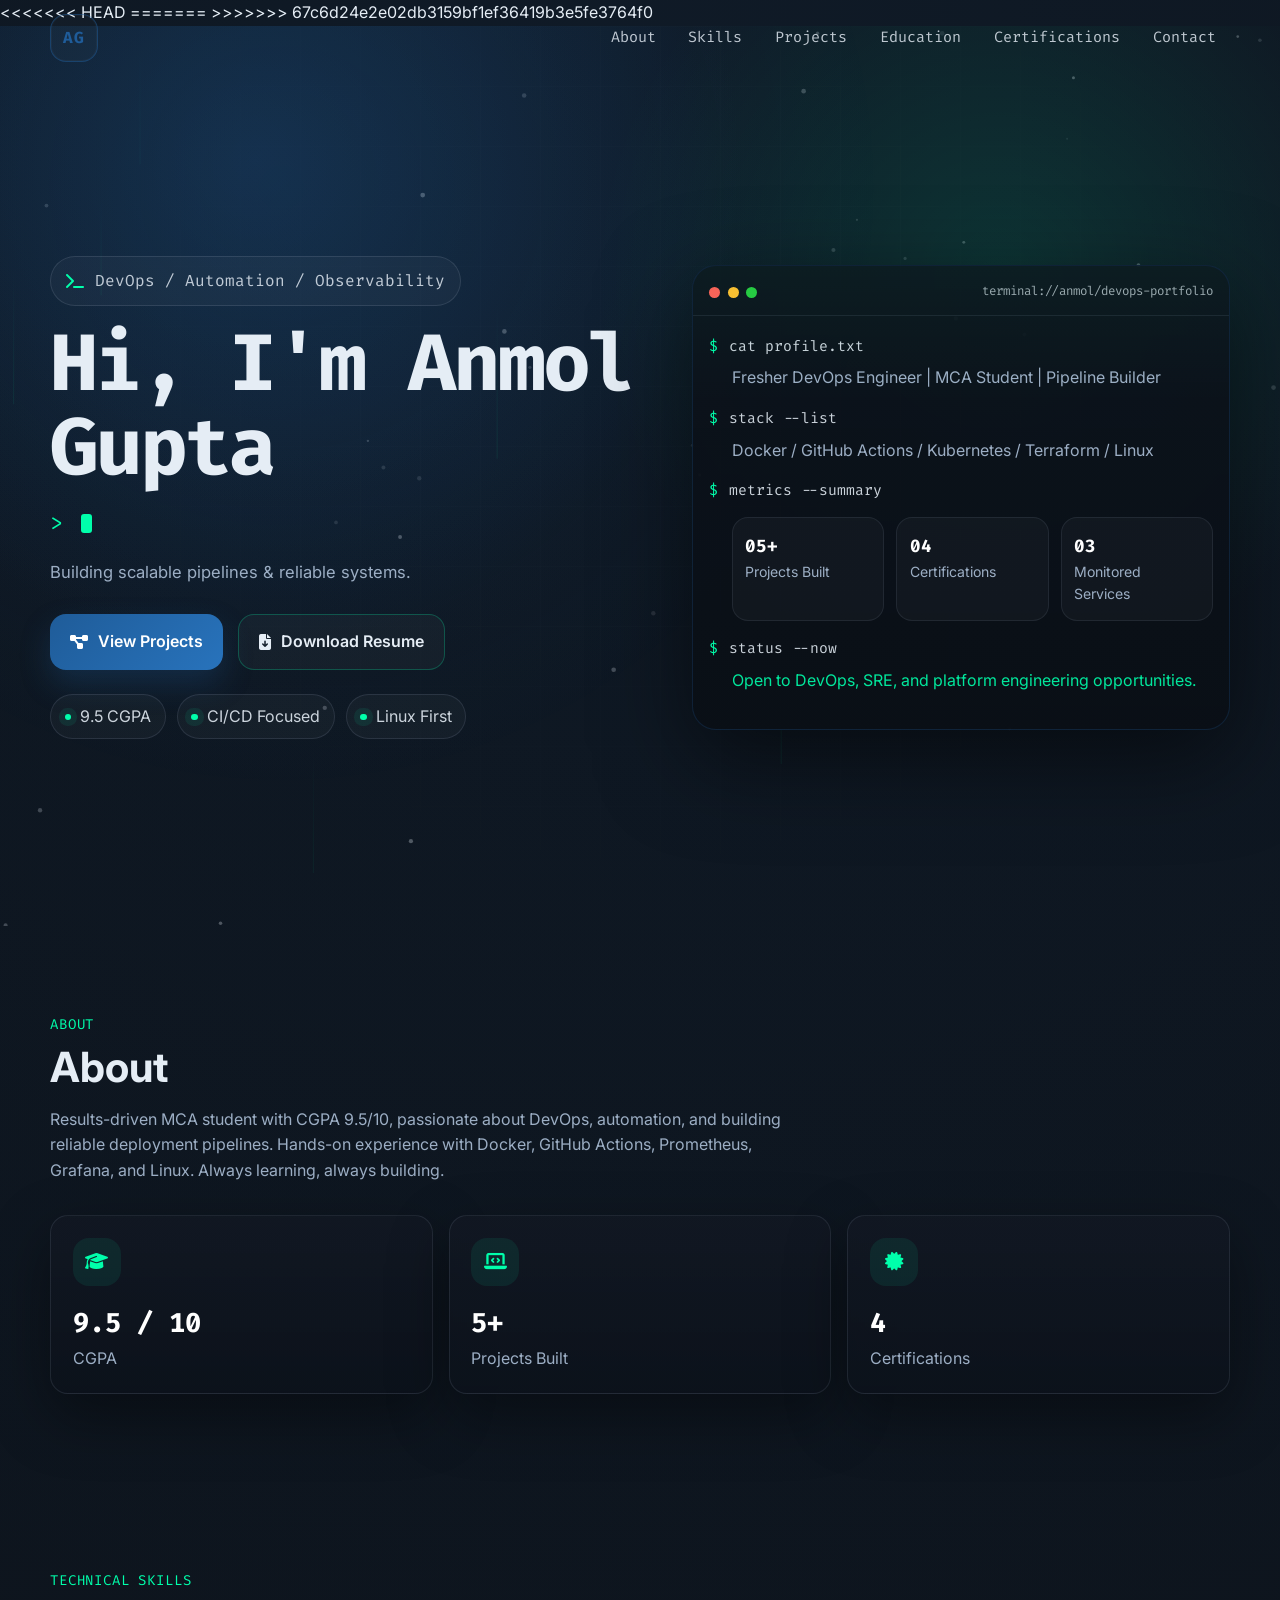
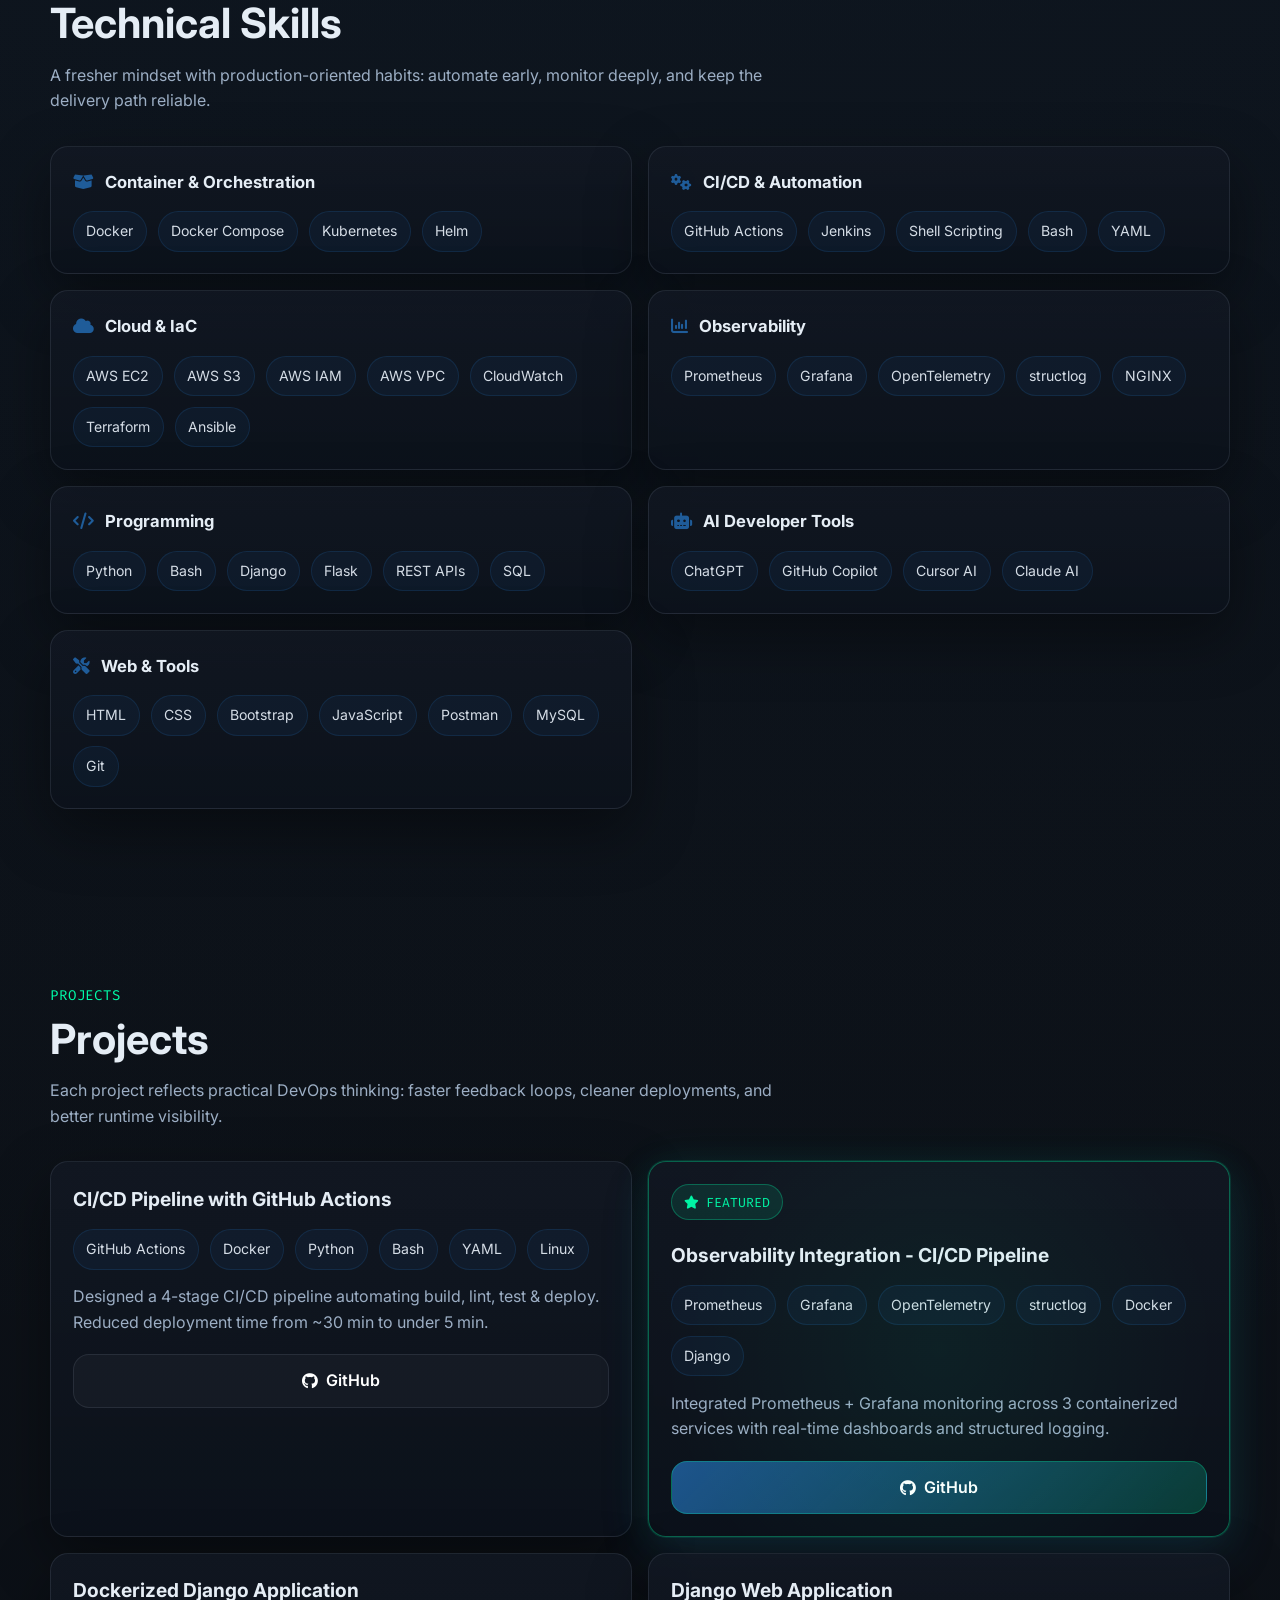
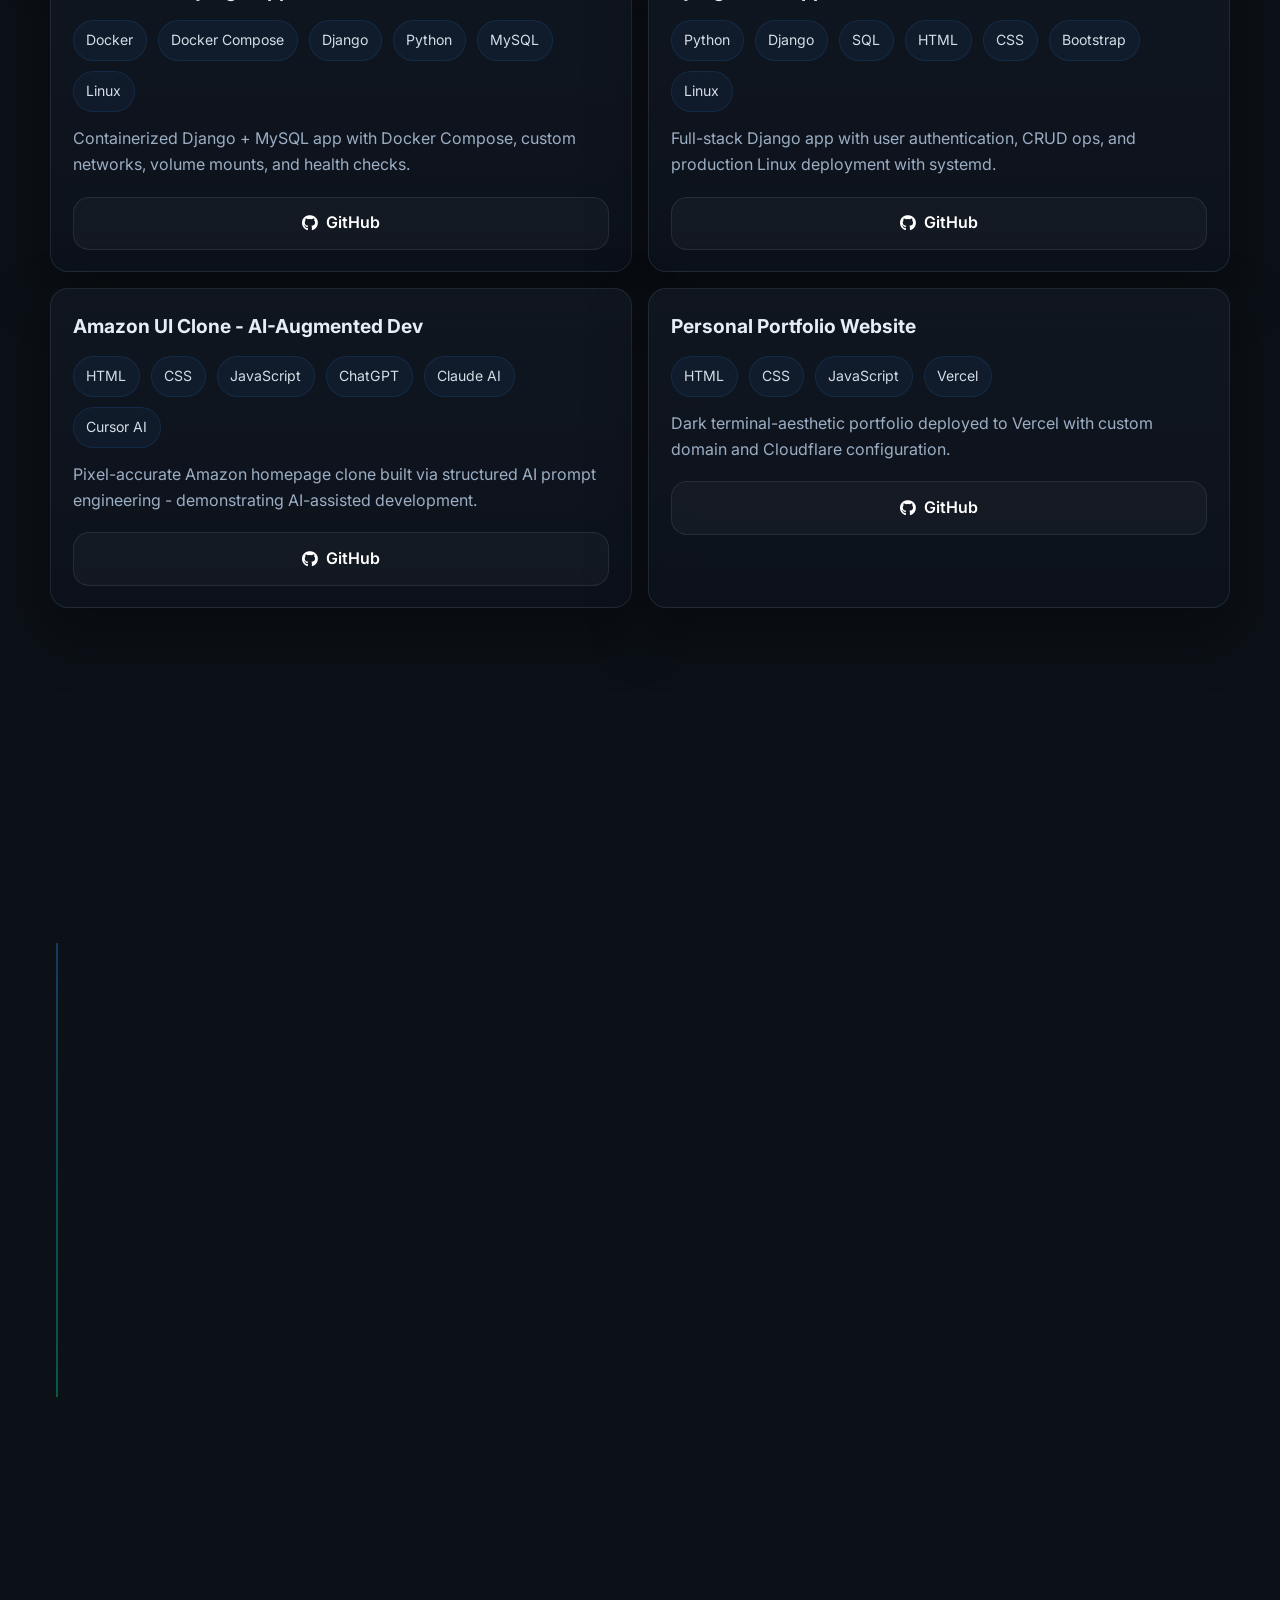
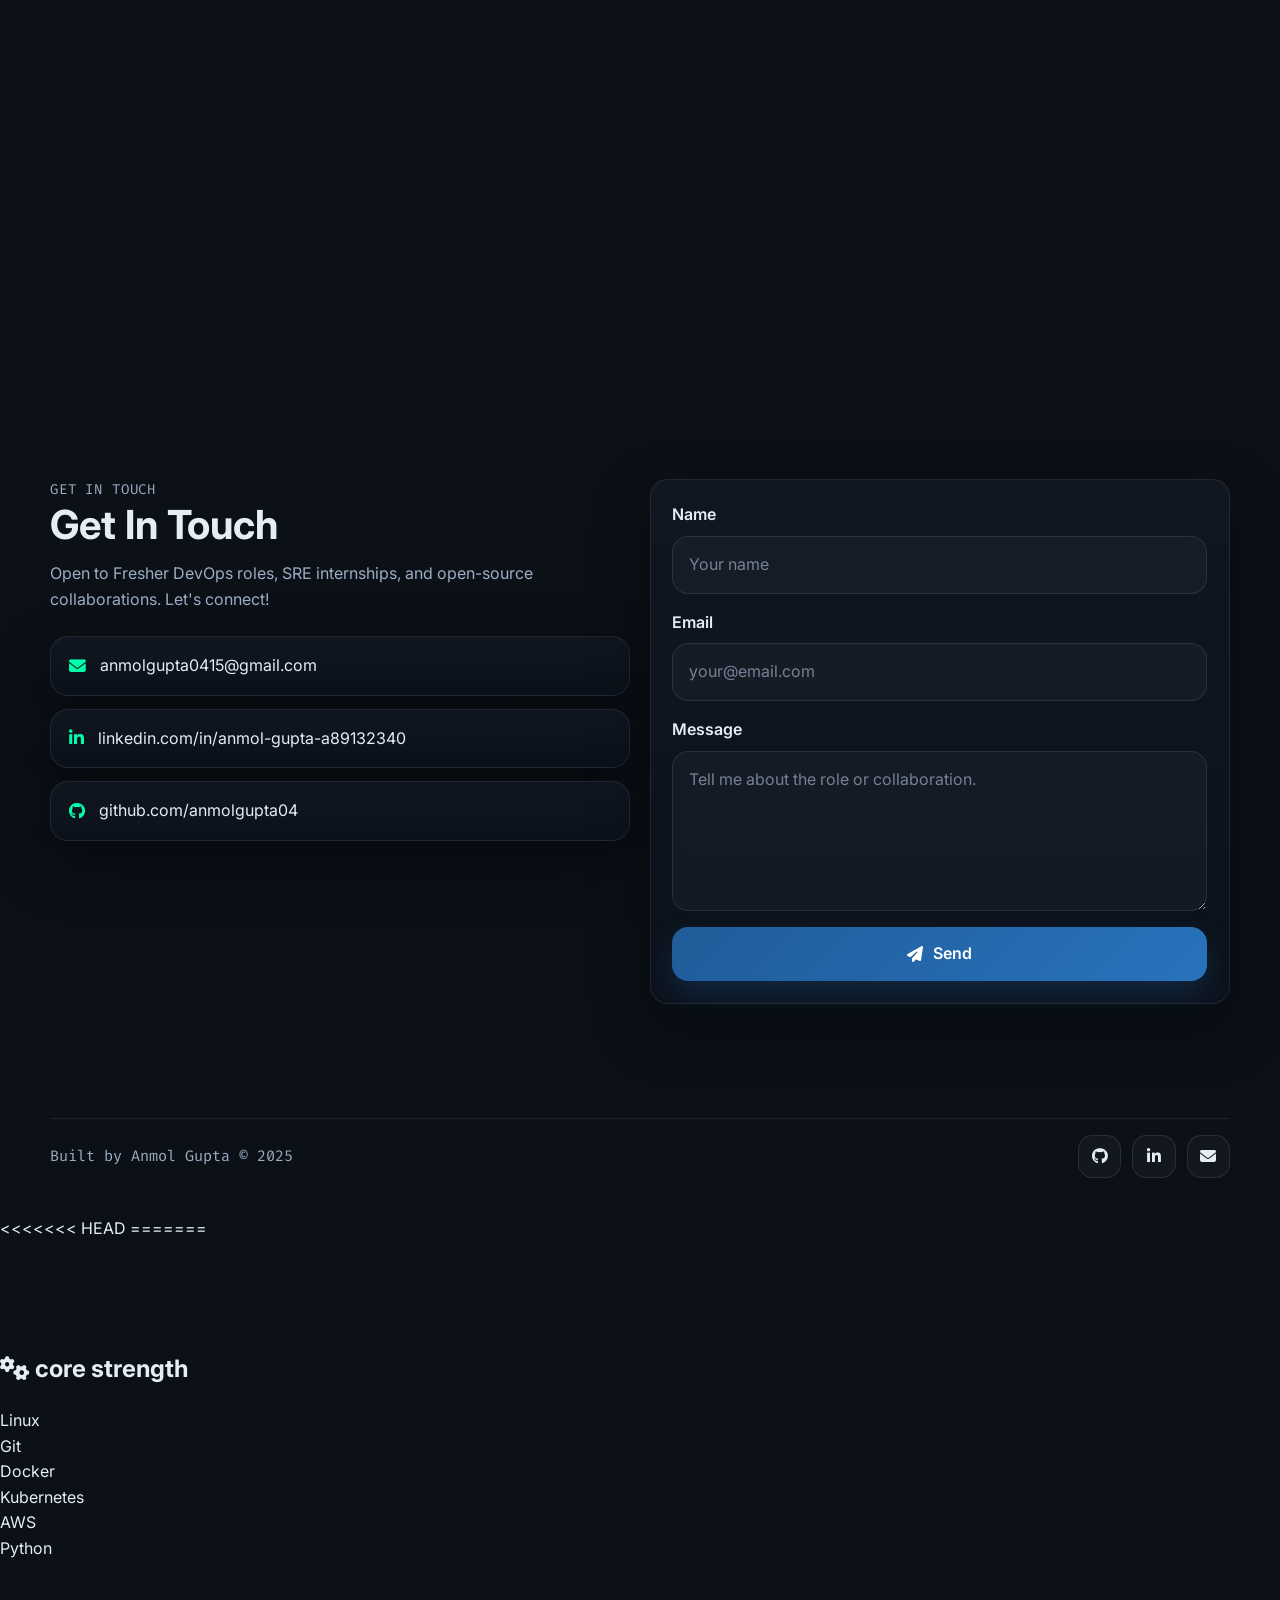
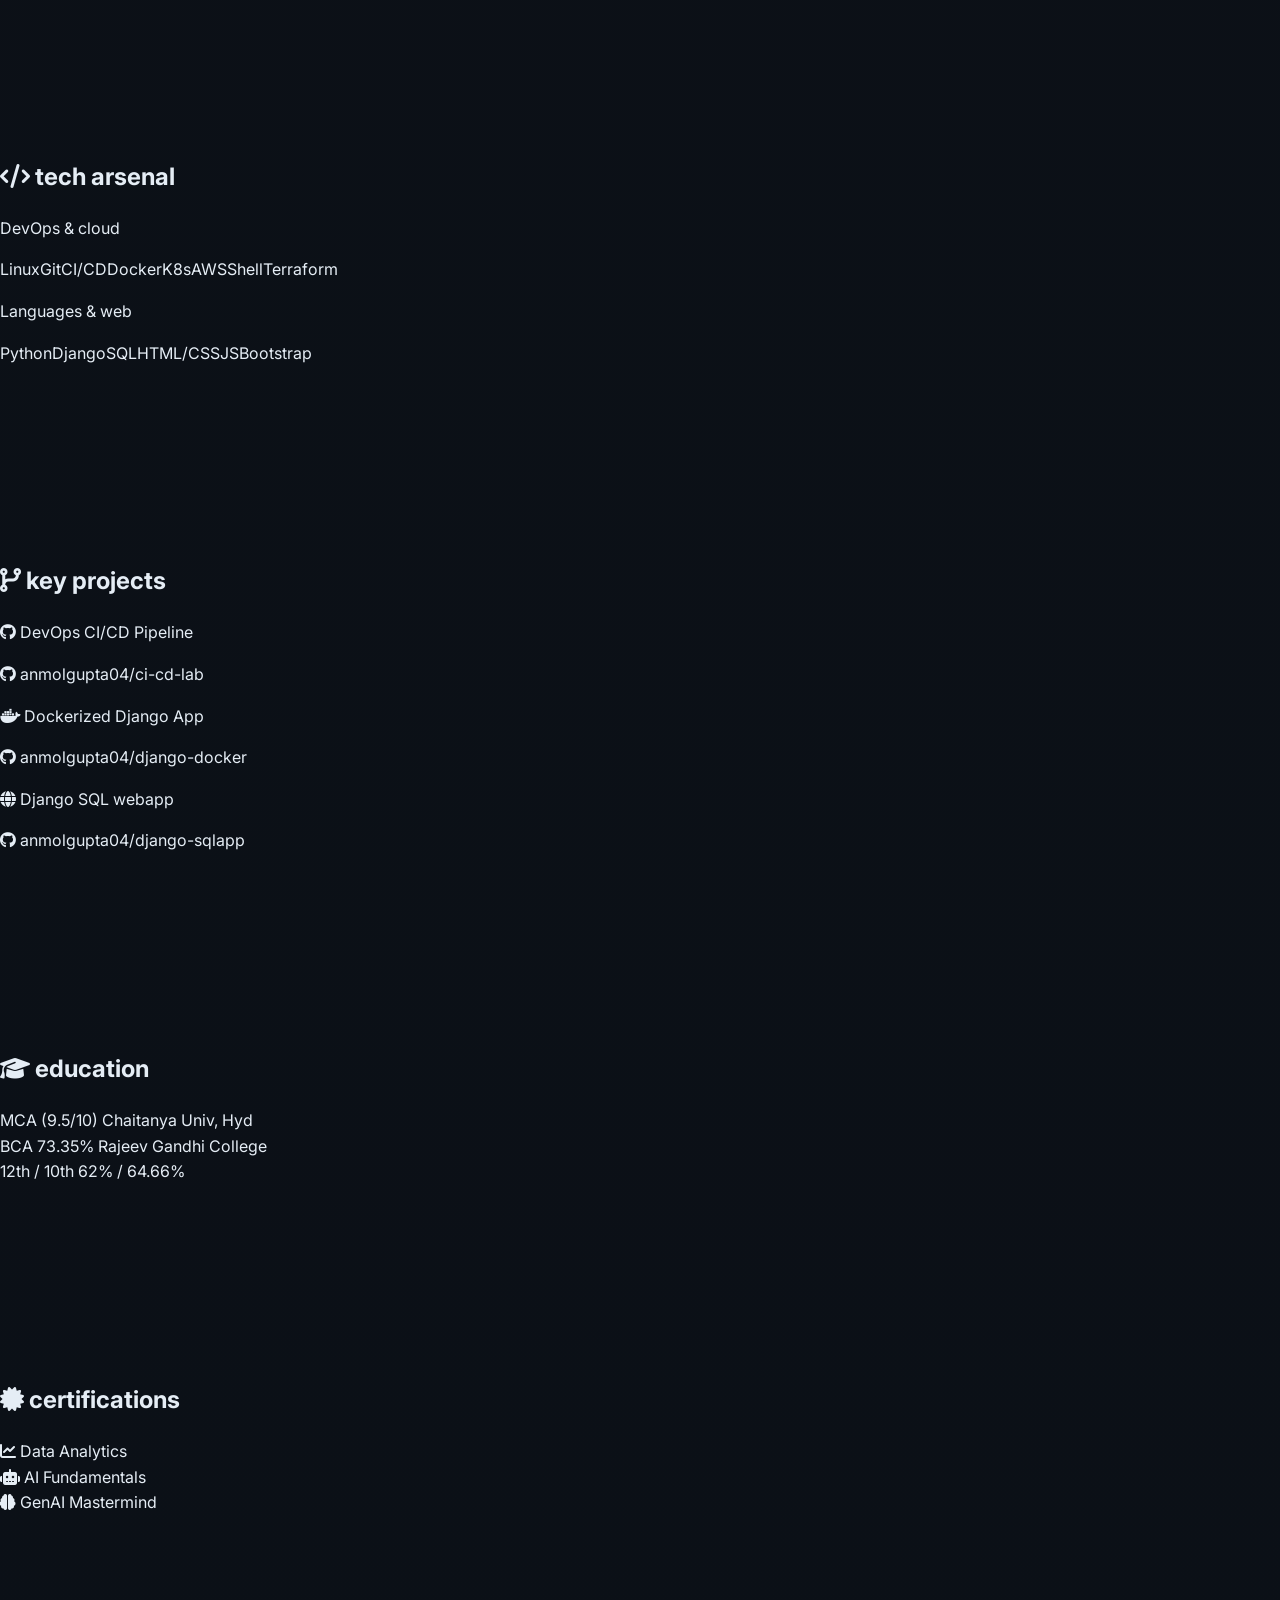
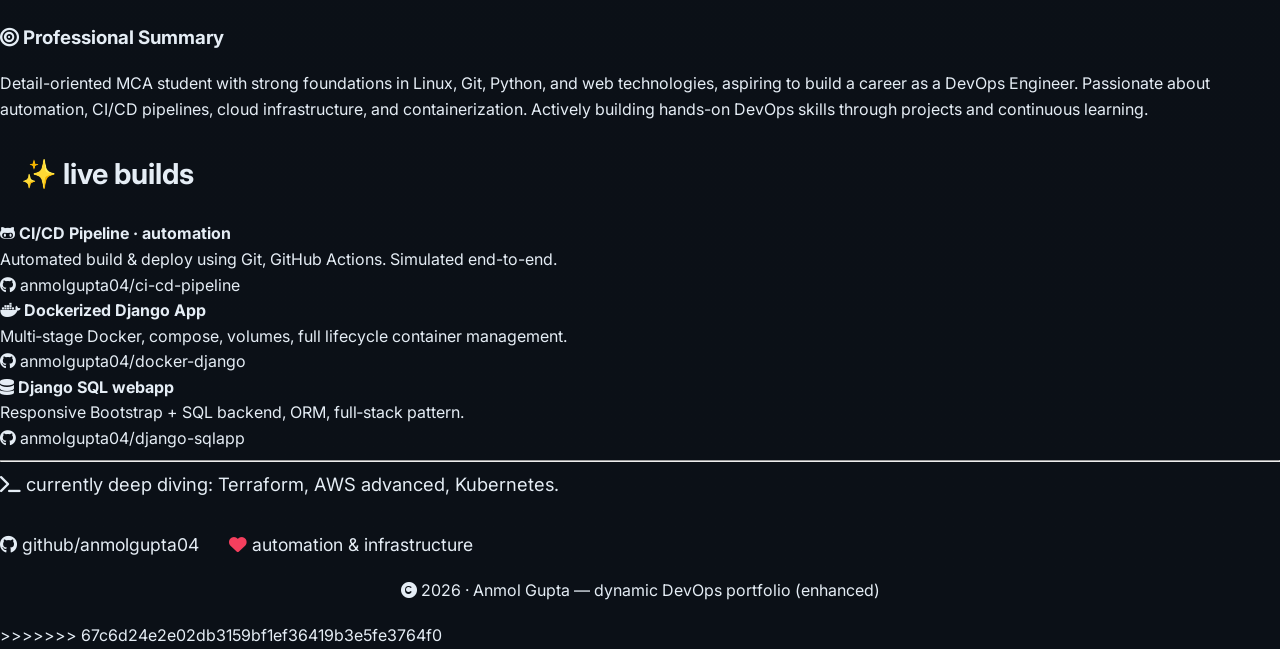
==== commit f14aa3e2: "Merge branch 'main' of https://github.com/anmolgupta04/portFolio" ====
--- a/index.html
+++ b/index.html
@@ -26,6 +26,10 @@
     href="https://cdnjs.cloudflare.com/ajax/libs/font-awesome/6.5.2/css/all.min.css"
   >
   <link rel="stylesheet" href="style.css">
+<<<<<<< HEAD
+=======
+ 
+>>>>>>> 67c6d24e2e02db3159bf1ef36419b3e5fe3764f0
 </head>
 <body>
   <a class="skip-link" href="#about">Skip to content</a>
@@ -601,6 +605,116 @@
     </div>
   </footer>
 
+<<<<<<< HEAD
   <script src="script.js"></script>
+=======
+    <div class="main-content">
+      <!-- left sidebar (larger text) -->
+      <div class="sidebar">
+        <!-- progress skills (dynamic) -->
+        <div class="section fade-up">
+          <h2><i class="fas fa-cogs"></i> core strength</h2>
+          <div class="skill-progress">
+            <div class="progress-item"><span>Linux</span><div class="bar-bg"><div class="bar-fill" data-width="88"></div></div></div>
+            <div class="progress-item"><span>Git</span><div class="bar-bg"><div class="bar-fill" data-width="82"></div></div></div>
+            <div class="progress-item"><span>Docker</span><div class="bar-bg"><div class="bar-fill" data-width="72"></div></div></div>
+            <div class="progress-item"><span>Kubernetes</span><div class="bar-bg"><div class="bar-fill" data-width="45"></div></div></div>
+            <div class="progress-item"><span>AWS</span><div class="bar-bg"><div class="bar-fill" data-width="58"></div></div></div>
+            <div class="progress-item"><span>Python</span><div class="bar-bg"><div class="bar-fill" data-width="77"></div></div></div>
+          </div>
+        </div>
+
+        <div class="section fade-up">
+          <h2><i class="fas fa-code"></i> tech arsenal</h2>
+          <div class="skill-block">
+            <p>DevOps & cloud</p>
+            <div class="skill-tags">
+              <span>Linux</span><span>Git</span><span>CI/CD</span><span>Docker</span><span>K8s</span><span>AWS</span><span>Shell</span><span>Terraform</span>
+            </div>
+          </div>
+          <div class="skill-block">
+            <p>Languages & web</p>
+            <div class="skill-tags">
+              <span>Python</span><span>Django</span><span>SQL</span><span>HTML/CSS</span><span>JS</span><span>Bootstrap</span>
+            </div>
+          </div>
+        </div>
+
+        <div class="section fade-up">
+          <h2><i class="fas fa-code-branch"></i> key projects</h2>
+          <div class="project-item">
+            <p><i class="fab fa-github"></i> DevOps CI/CD Pipeline</p>
+            <div class="github-link"><a href="https://github.com/anmolgupta04/ci-cd-lab"><i class="fab fa-github"></i> anmolgupta04/ci-cd-lab</a></div>
+          </div>
+          <div class="project-item">
+            <p><i class="fab fa-docker"></i> Dockerized Django App</p>
+            <div class="github-link"><a href="https://github.com/anmolgupta04/django-docker"><i class="fab fa-github"></i> anmolgupta04/django-docker</a></div>
+          </div>
+          <div class="project-item">
+            <p><i class="fas fa-globe"></i> Django SQL webapp</p>
+            <div class="github-link"><a href="https://github.com/anmolgupta04/django-sqlapp"><i class="fab fa-github"></i> anmolgupta04/django-sqlapp</a></div>
+          </div>
+        </div>
+
+        <div class="section fade-up">
+          <h2><i class="fas fa-graduation-cap"></i> education</h2>
+          <div class="edu-item"><span class="degree">MCA (9.5/10)</span> <span class="school">Chaitanya Univ, Hyd</span></div>
+          <div class="edu-item"><span class="degree">BCA 73.35%</span> <span class="school">Rajeev Gandhi College</span></div>
+          <div class="edu-item"><span class="degree">12th / 10th</span> <span class="school">62% / 64.66%</span></div>
+        </div>
+
+        <div class="section fade-up">
+          <h2><i class="fas fa-certificate"></i> certifications</h2>
+          <div class="cert-badge"><i class="fas fa-chart-line"></i> Data Analytics</div>
+          <div class="cert-badge"><i class="fas fa-robot"></i> AI Fundamentals</div>
+          <div class="cert-badge"><i class="fas fa-brain"></i> GenAI Mastermind</div>
+        </div>
+      </div>
+
+      <!-- right panel larger & polished -->
+      <div class="right-panel">
+        <div class="summary fade-up">
+          <h3><i class="fas fa-bullseye" style="color: var(--accent-primary);"></i> Professional Summary</h3>
+          <p>Detail-oriented MCA student with strong foundations in Linux, Git, Python, and web technologies, aspiring to build a career as a DevOps Engineer. Passionate about automation, CI/CD pipelines, cloud infrastructure, and containerization. Actively building hands-on DevOps skills through projects and continuous learning.</p>
+        </div>
+
+        <div class="project-grid">
+          <h3 class="fade-up" style="font-size: 1.8rem; margin-bottom: 1.5rem; border-left: 7px solid var(--accent-primary); padding-left: 1.3rem;">✨ live builds</h3>
+          <div class="cards">
+            <div class="repo-card fade-up">
+              <div class="repo-title"><i class="fab fa-github-alt"></i> <strong>CI/CD Pipeline · automation</strong></div>
+              <div class="repo-desc">Automated build & deploy using Git, GitHub Actions. Simulated end-to-end.</div>
+              <div class="repo-link"><a href="https://github.com/anmolgupta04/ci-cd-pipeline"><i class="fab fa-github"></i> anmolgupta04/ci-cd-pipeline</a></div>
+            </div>
+            <div class="repo-card fade-up">
+              <div class="repo-title"><i class="fab fa-docker"></i> <strong>Dockerized Django App</strong></div>
+              <div class="repo-desc">Multi‑stage Docker, compose, volumes, full lifecycle container management.</div>
+              <div class="repo-link"><a href="https://github.com/anmolgupta04/docker-django"><i class="fab fa-github"></i> anmolgupta04/docker-django</a></div>
+            </div>
+            <div class="repo-card fade-up">
+              <div class="repo-title"><i class="fas fa-database"></i> <strong>Django SQL webapp</strong></div>
+              <div class="repo-desc">Responsive Bootstrap + SQL backend, ORM, full‑stack pattern.</div>
+              <div class="repo-link"><a href="https://github.com/anmolgupta04/django-sqlapp"><i class="fab fa-github"></i> anmolgupta04/django-sqlapp</a></div>
+            </div>
+          </div>
+        </div>
+
+        <hr>
+        <div class="fade-up" style="font-size: 1.15rem;">
+          <i class="fas fa-terminal" style="color: var(--accent-primary);"></i> currently deep diving: Terraform, AWS advanced, Kubernetes.
+        </div>
+        <div style="margin-top: 2rem; display: flex; gap: 30px; font-size: 1.1rem;">
+          <span><i class="fab fa-github"></i> <a href="https://github.com/anmolgupta04" style="color: var(--accent-primary);">github/anmolgupta04</a></span>
+          <span><i class="fas fa-heart" style="color:#f43f5e;"></i> automation & infrastructure</span>
+        </div>
+      </div>
+    </div>
+    <div style="background: var(--sidebar-bg); padding: 1.2rem; text-align: center; border-top: 2px solid var(--border-subtle); font-size: 1rem;">
+      <i class="fas fa-copyright"></i> 2026 · Anmol Gupta — dynamic DevOps portfolio (enhanced)
+    </div>
+  </div>
+   <script src="script.js"></script>
+
+>>>>>>> 67c6d24e2e02db3159bf1ef36419b3e5fe3764f0
 </body>
 </html>
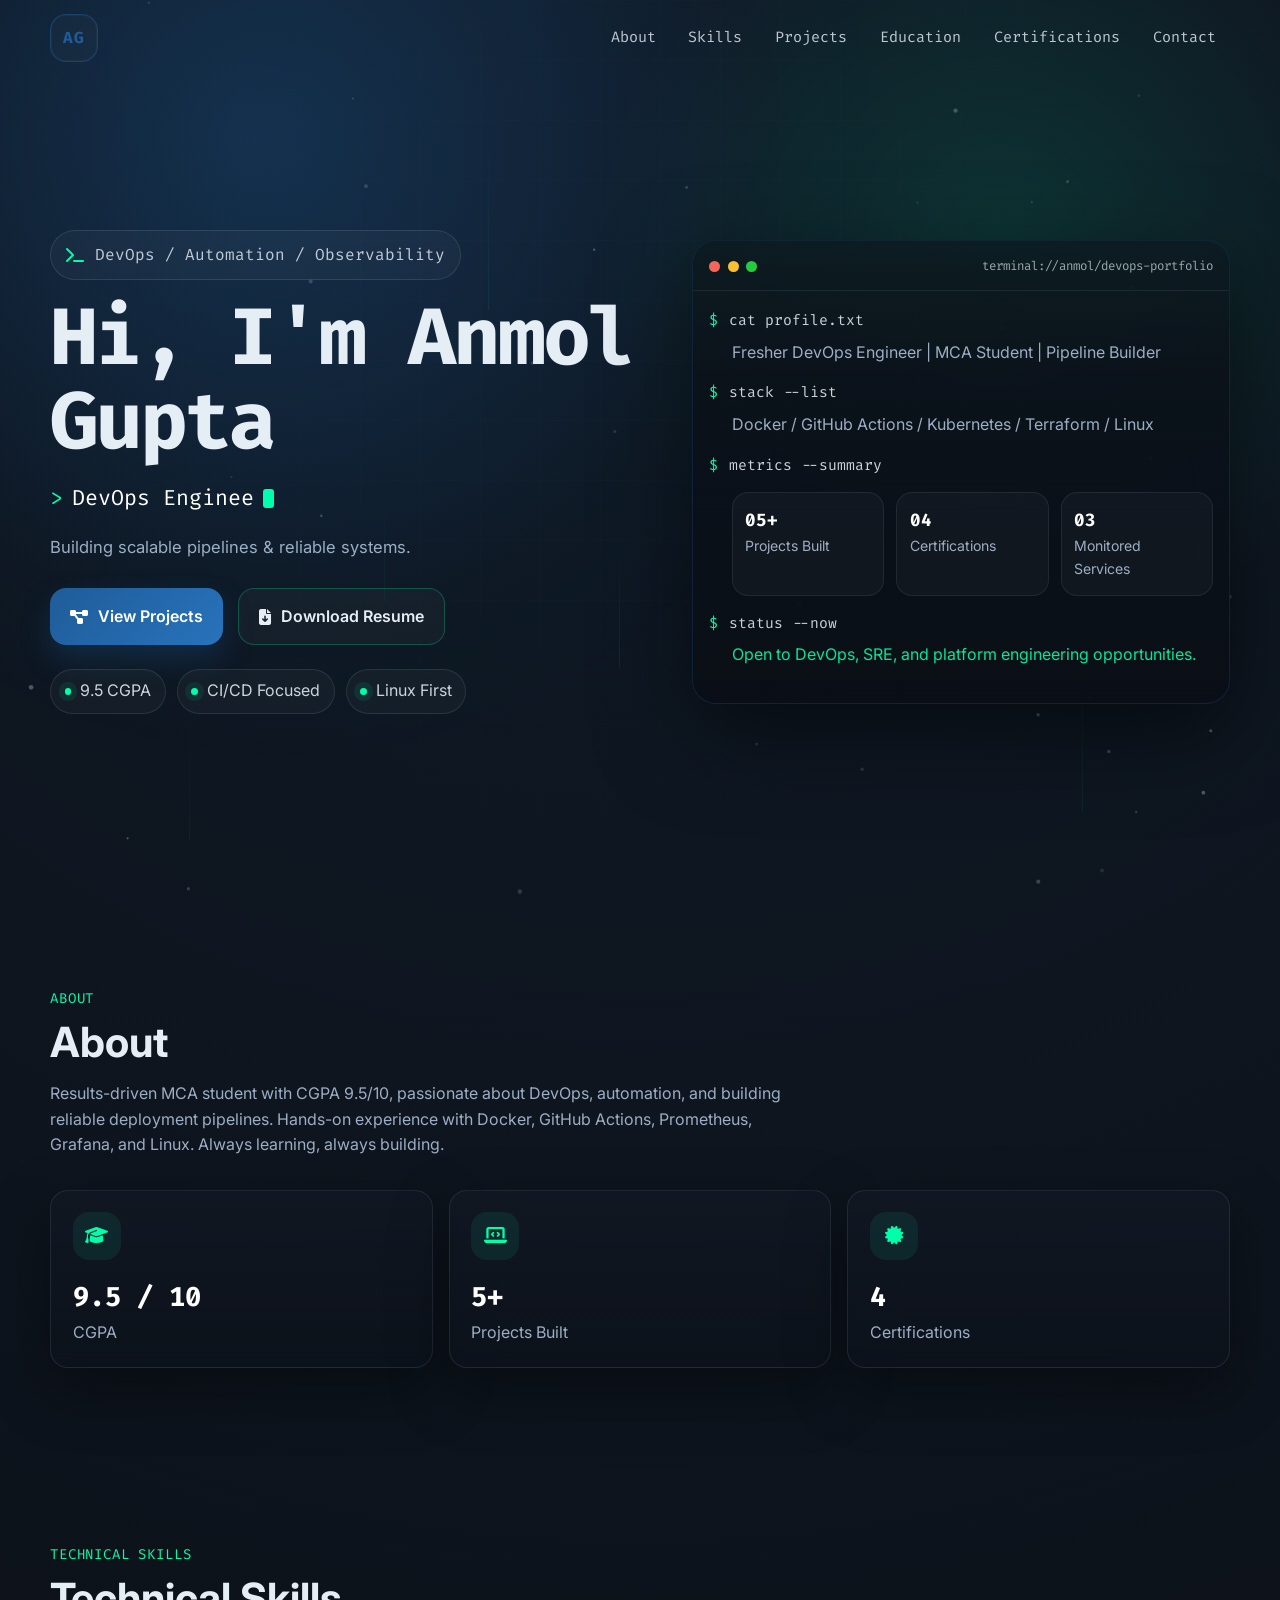
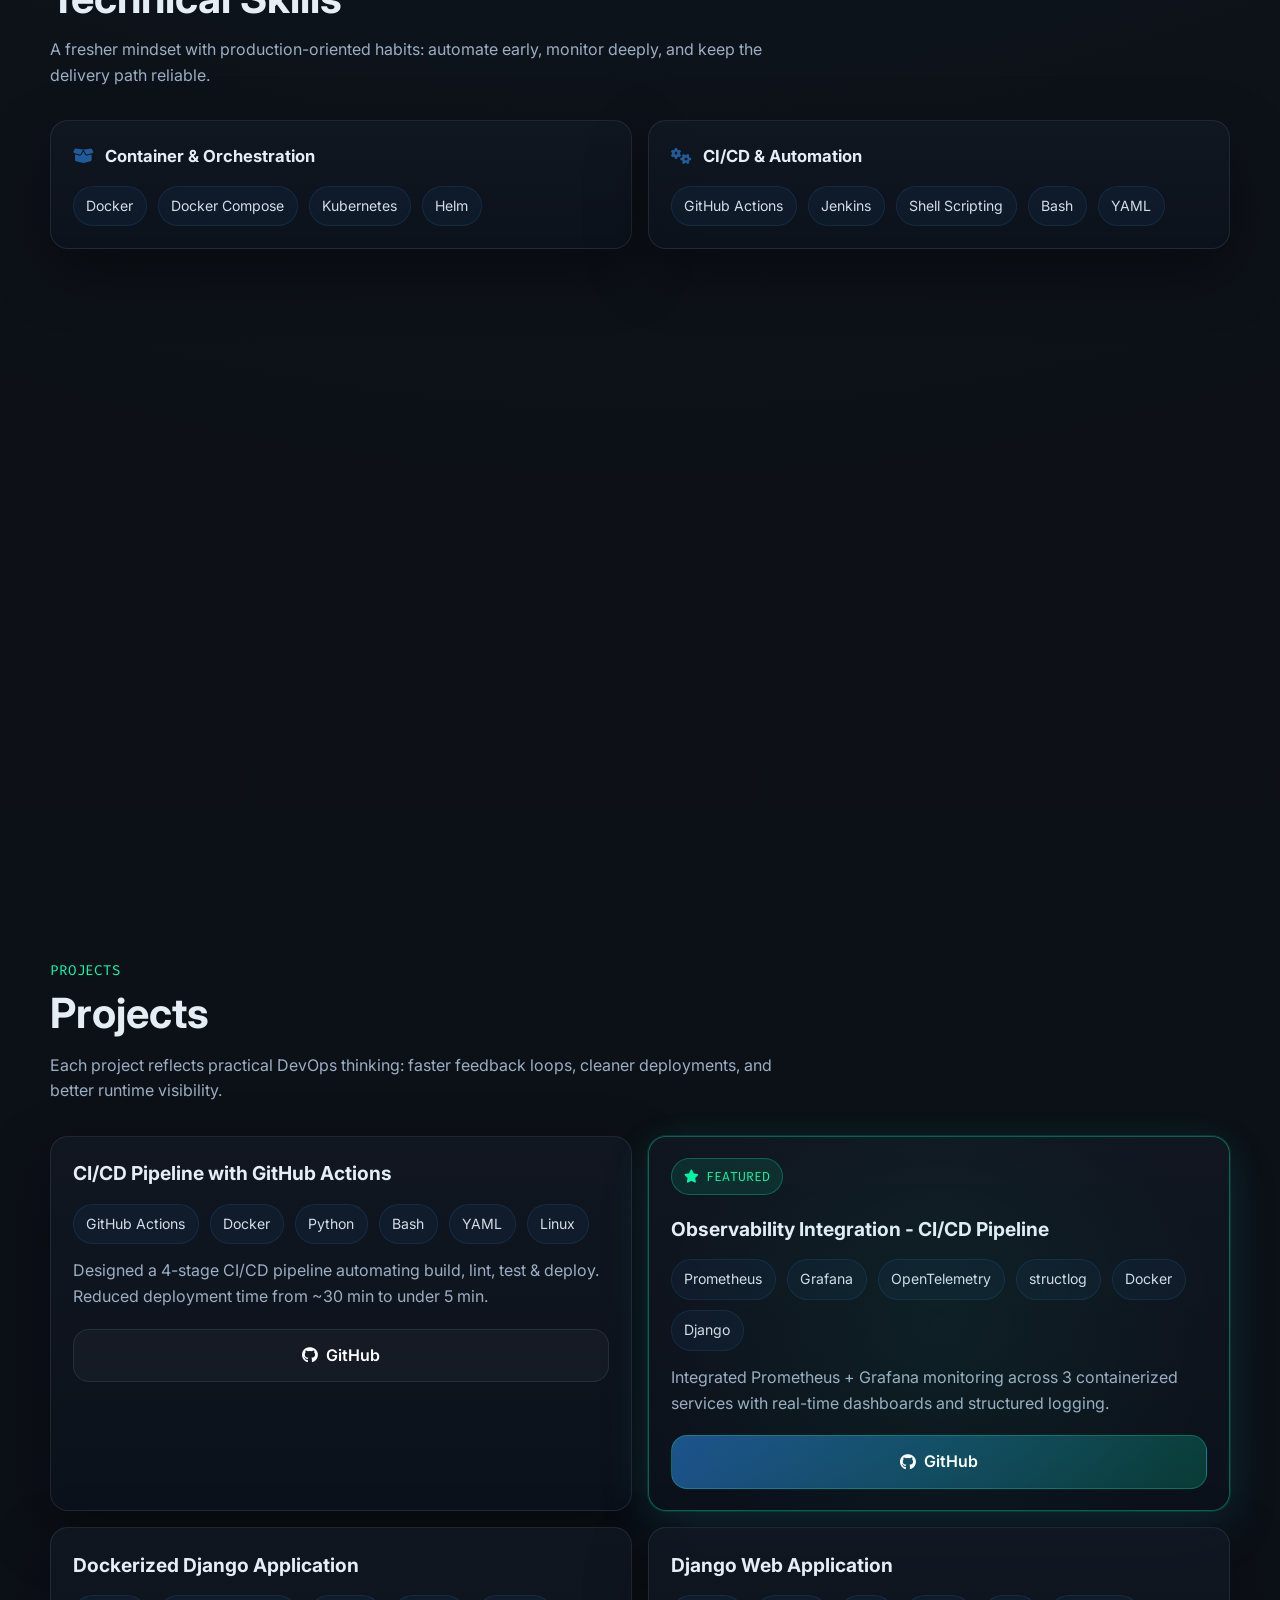
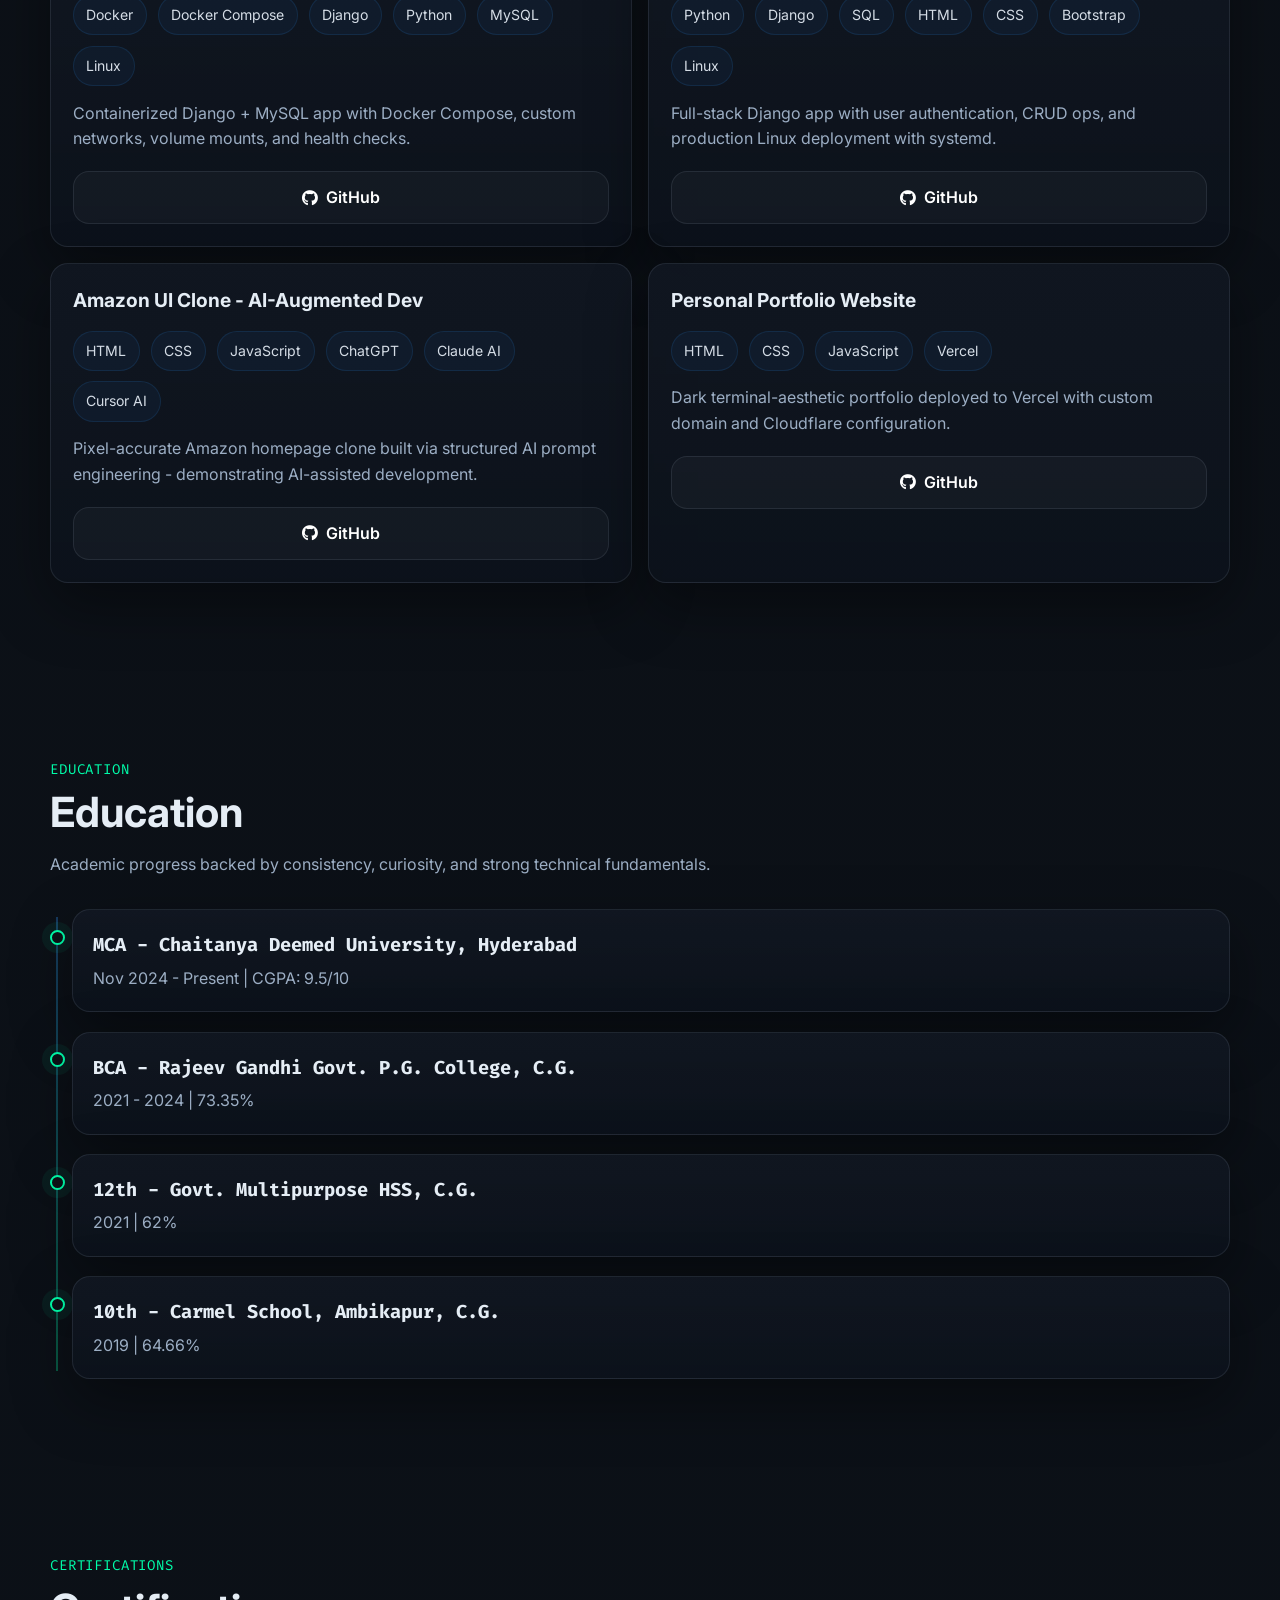
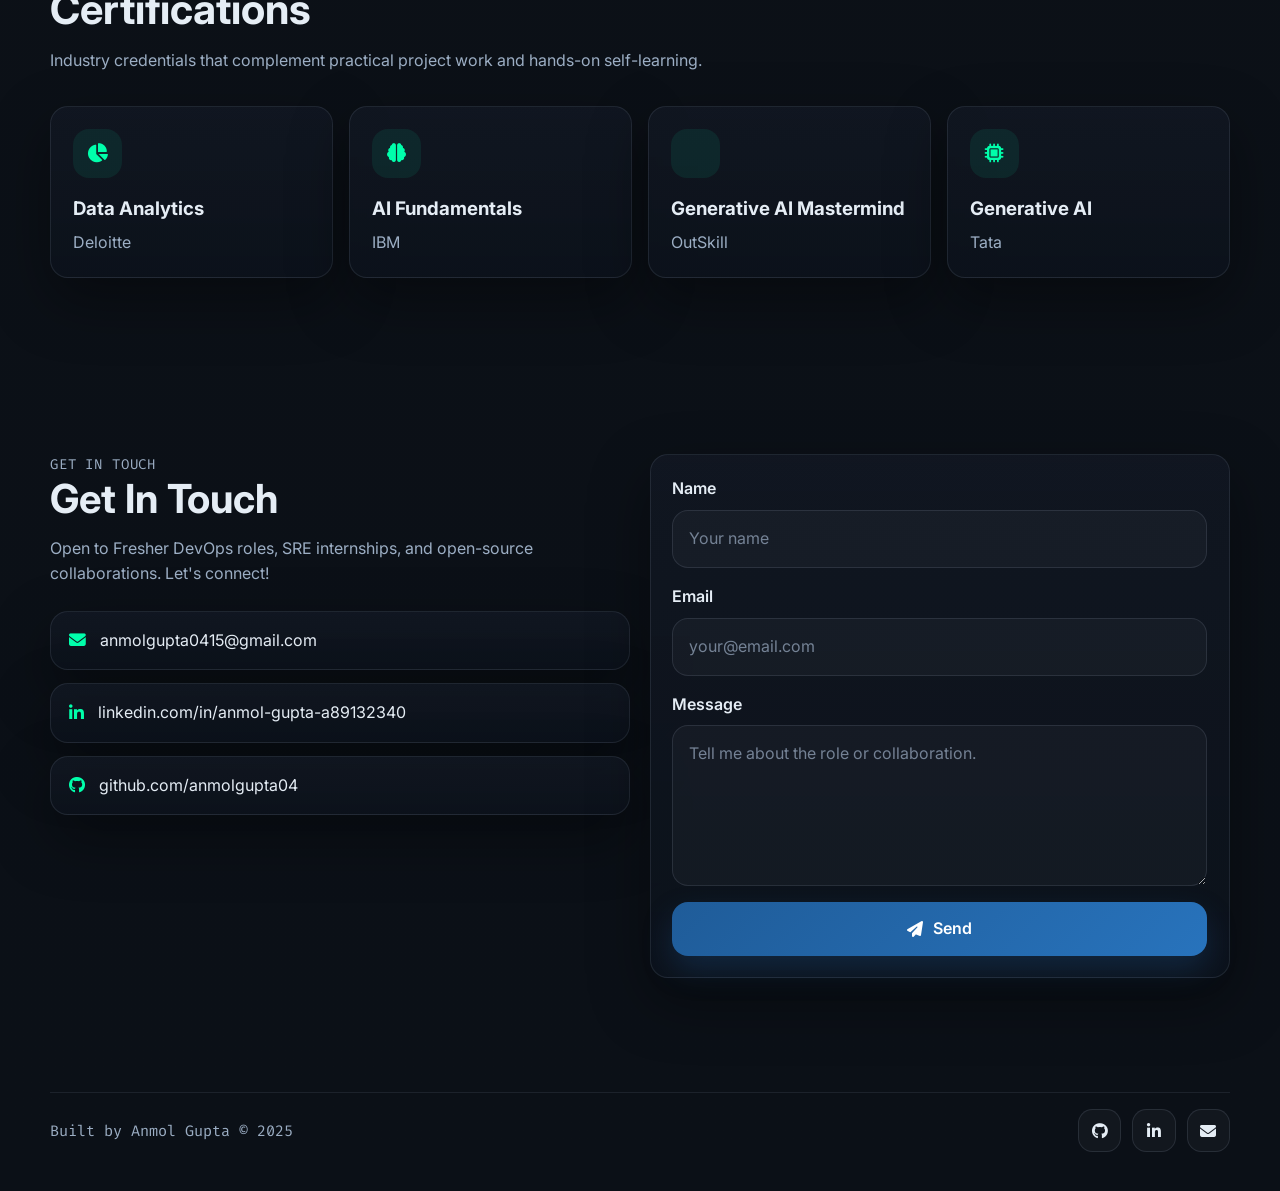
==== commit 8420c73a: "fix: remove unused code and clean up index.html" ====
--- a/index.html
+++ b/index.html
@@ -26,10 +26,6 @@
     href="https://cdnjs.cloudflare.com/ajax/libs/font-awesome/6.5.2/css/all.min.css"
   >
   <link rel="stylesheet" href="style.css">
-<<<<<<< HEAD
-=======
- 
->>>>>>> 67c6d24e2e02db3159bf1ef36419b3e5fe3764f0
 </head>
 <body>
   <a class="skip-link" href="#about">Skip to content</a>
@@ -605,116 +601,6 @@
     </div>
   </footer>
 
-<<<<<<< HEAD
   <script src="script.js"></script>
-=======
-    <div class="main-content">
-      <!-- left sidebar (larger text) -->
-      <div class="sidebar">
-        <!-- progress skills (dynamic) -->
-        <div class="section fade-up">
-          <h2><i class="fas fa-cogs"></i> core strength</h2>
-          <div class="skill-progress">
-            <div class="progress-item"><span>Linux</span><div class="bar-bg"><div class="bar-fill" data-width="88"></div></div></div>
-            <div class="progress-item"><span>Git</span><div class="bar-bg"><div class="bar-fill" data-width="82"></div></div></div>
-            <div class="progress-item"><span>Docker</span><div class="bar-bg"><div class="bar-fill" data-width="72"></div></div></div>
-            <div class="progress-item"><span>Kubernetes</span><div class="bar-bg"><div class="bar-fill" data-width="45"></div></div></div>
-            <div class="progress-item"><span>AWS</span><div class="bar-bg"><div class="bar-fill" data-width="58"></div></div></div>
-            <div class="progress-item"><span>Python</span><div class="bar-bg"><div class="bar-fill" data-width="77"></div></div></div>
-          </div>
-        </div>
-
-        <div class="section fade-up">
-          <h2><i class="fas fa-code"></i> tech arsenal</h2>
-          <div class="skill-block">
-            <p>DevOps & cloud</p>
-            <div class="skill-tags">
-              <span>Linux</span><span>Git</span><span>CI/CD</span><span>Docker</span><span>K8s</span><span>AWS</span><span>Shell</span><span>Terraform</span>
-            </div>
-          </div>
-          <div class="skill-block">
-            <p>Languages & web</p>
-            <div class="skill-tags">
-              <span>Python</span><span>Django</span><span>SQL</span><span>HTML/CSS</span><span>JS</span><span>Bootstrap</span>
-            </div>
-          </div>
-        </div>
-
-        <div class="section fade-up">
-          <h2><i class="fas fa-code-branch"></i> key projects</h2>
-          <div class="project-item">
-            <p><i class="fab fa-github"></i> DevOps CI/CD Pipeline</p>
-            <div class="github-link"><a href="https://github.com/anmolgupta04/ci-cd-lab"><i class="fab fa-github"></i> anmolgupta04/ci-cd-lab</a></div>
-          </div>
-          <div class="project-item">
-            <p><i class="fab fa-docker"></i> Dockerized Django App</p>
-            <div class="github-link"><a href="https://github.com/anmolgupta04/django-docker"><i class="fab fa-github"></i> anmolgupta04/django-docker</a></div>
-          </div>
-          <div class="project-item">
-            <p><i class="fas fa-globe"></i> Django SQL webapp</p>
-            <div class="github-link"><a href="https://github.com/anmolgupta04/django-sqlapp"><i class="fab fa-github"></i> anmolgupta04/django-sqlapp</a></div>
-          </div>
-        </div>
-
-        <div class="section fade-up">
-          <h2><i class="fas fa-graduation-cap"></i> education</h2>
-          <div class="edu-item"><span class="degree">MCA (9.5/10)</span> <span class="school">Chaitanya Univ, Hyd</span></div>
-          <div class="edu-item"><span class="degree">BCA 73.35%</span> <span class="school">Rajeev Gandhi College</span></div>
-          <div class="edu-item"><span class="degree">12th / 10th</span> <span class="school">62% / 64.66%</span></div>
-        </div>
-
-        <div class="section fade-up">
-          <h2><i class="fas fa-certificate"></i> certifications</h2>
-          <div class="cert-badge"><i class="fas fa-chart-line"></i> Data Analytics</div>
-          <div class="cert-badge"><i class="fas fa-robot"></i> AI Fundamentals</div>
-          <div class="cert-badge"><i class="fas fa-brain"></i> GenAI Mastermind</div>
-        </div>
-      </div>
-
-      <!-- right panel larger & polished -->
-      <div class="right-panel">
-        <div class="summary fade-up">
-          <h3><i class="fas fa-bullseye" style="color: var(--accent-primary);"></i> Professional Summary</h3>
-          <p>Detail-oriented MCA student with strong foundations in Linux, Git, Python, and web technologies, aspiring to build a career as a DevOps Engineer. Passionate about automation, CI/CD pipelines, cloud infrastructure, and containerization. Actively building hands-on DevOps skills through projects and continuous learning.</p>
-        </div>
-
-        <div class="project-grid">
-          <h3 class="fade-up" style="font-size: 1.8rem; margin-bottom: 1.5rem; border-left: 7px solid var(--accent-primary); padding-left: 1.3rem;">✨ live builds</h3>
-          <div class="cards">
-            <div class="repo-card fade-up">
-              <div class="repo-title"><i class="fab fa-github-alt"></i> <strong>CI/CD Pipeline · automation</strong></div>
-              <div class="repo-desc">Automated build & deploy using Git, GitHub Actions. Simulated end-to-end.</div>
-              <div class="repo-link"><a href="https://github.com/anmolgupta04/ci-cd-pipeline"><i class="fab fa-github"></i> anmolgupta04/ci-cd-pipeline</a></div>
-            </div>
-            <div class="repo-card fade-up">
-              <div class="repo-title"><i class="fab fa-docker"></i> <strong>Dockerized Django App</strong></div>
-              <div class="repo-desc">Multi‑stage Docker, compose, volumes, full lifecycle container management.</div>
-              <div class="repo-link"><a href="https://github.com/anmolgupta04/docker-django"><i class="fab fa-github"></i> anmolgupta04/docker-django</a></div>
-            </div>
-            <div class="repo-card fade-up">
-              <div class="repo-title"><i class="fas fa-database"></i> <strong>Django SQL webapp</strong></div>
-              <div class="repo-desc">Responsive Bootstrap + SQL backend, ORM, full‑stack pattern.</div>
-              <div class="repo-link"><a href="https://github.com/anmolgupta04/django-sqlapp"><i class="fab fa-github"></i> anmolgupta04/django-sqlapp</a></div>
-            </div>
-          </div>
-        </div>
-
-        <hr>
-        <div class="fade-up" style="font-size: 1.15rem;">
-          <i class="fas fa-terminal" style="color: var(--accent-primary);"></i> currently deep diving: Terraform, AWS advanced, Kubernetes.
-        </div>
-        <div style="margin-top: 2rem; display: flex; gap: 30px; font-size: 1.1rem;">
-          <span><i class="fab fa-github"></i> <a href="https://github.com/anmolgupta04" style="color: var(--accent-primary);">github/anmolgupta04</a></span>
-          <span><i class="fas fa-heart" style="color:#f43f5e;"></i> automation & infrastructure</span>
-        </div>
-      </div>
-    </div>
-    <div style="background: var(--sidebar-bg); padding: 1.2rem; text-align: center; border-top: 2px solid var(--border-subtle); font-size: 1rem;">
-      <i class="fas fa-copyright"></i> 2026 · Anmol Gupta — dynamic DevOps portfolio (enhanced)
-    </div>
-  </div>
-   <script src="script.js"></script>
-
->>>>>>> 67c6d24e2e02db3159bf1ef36419b3e5fe3764f0
 </body>
 </html>
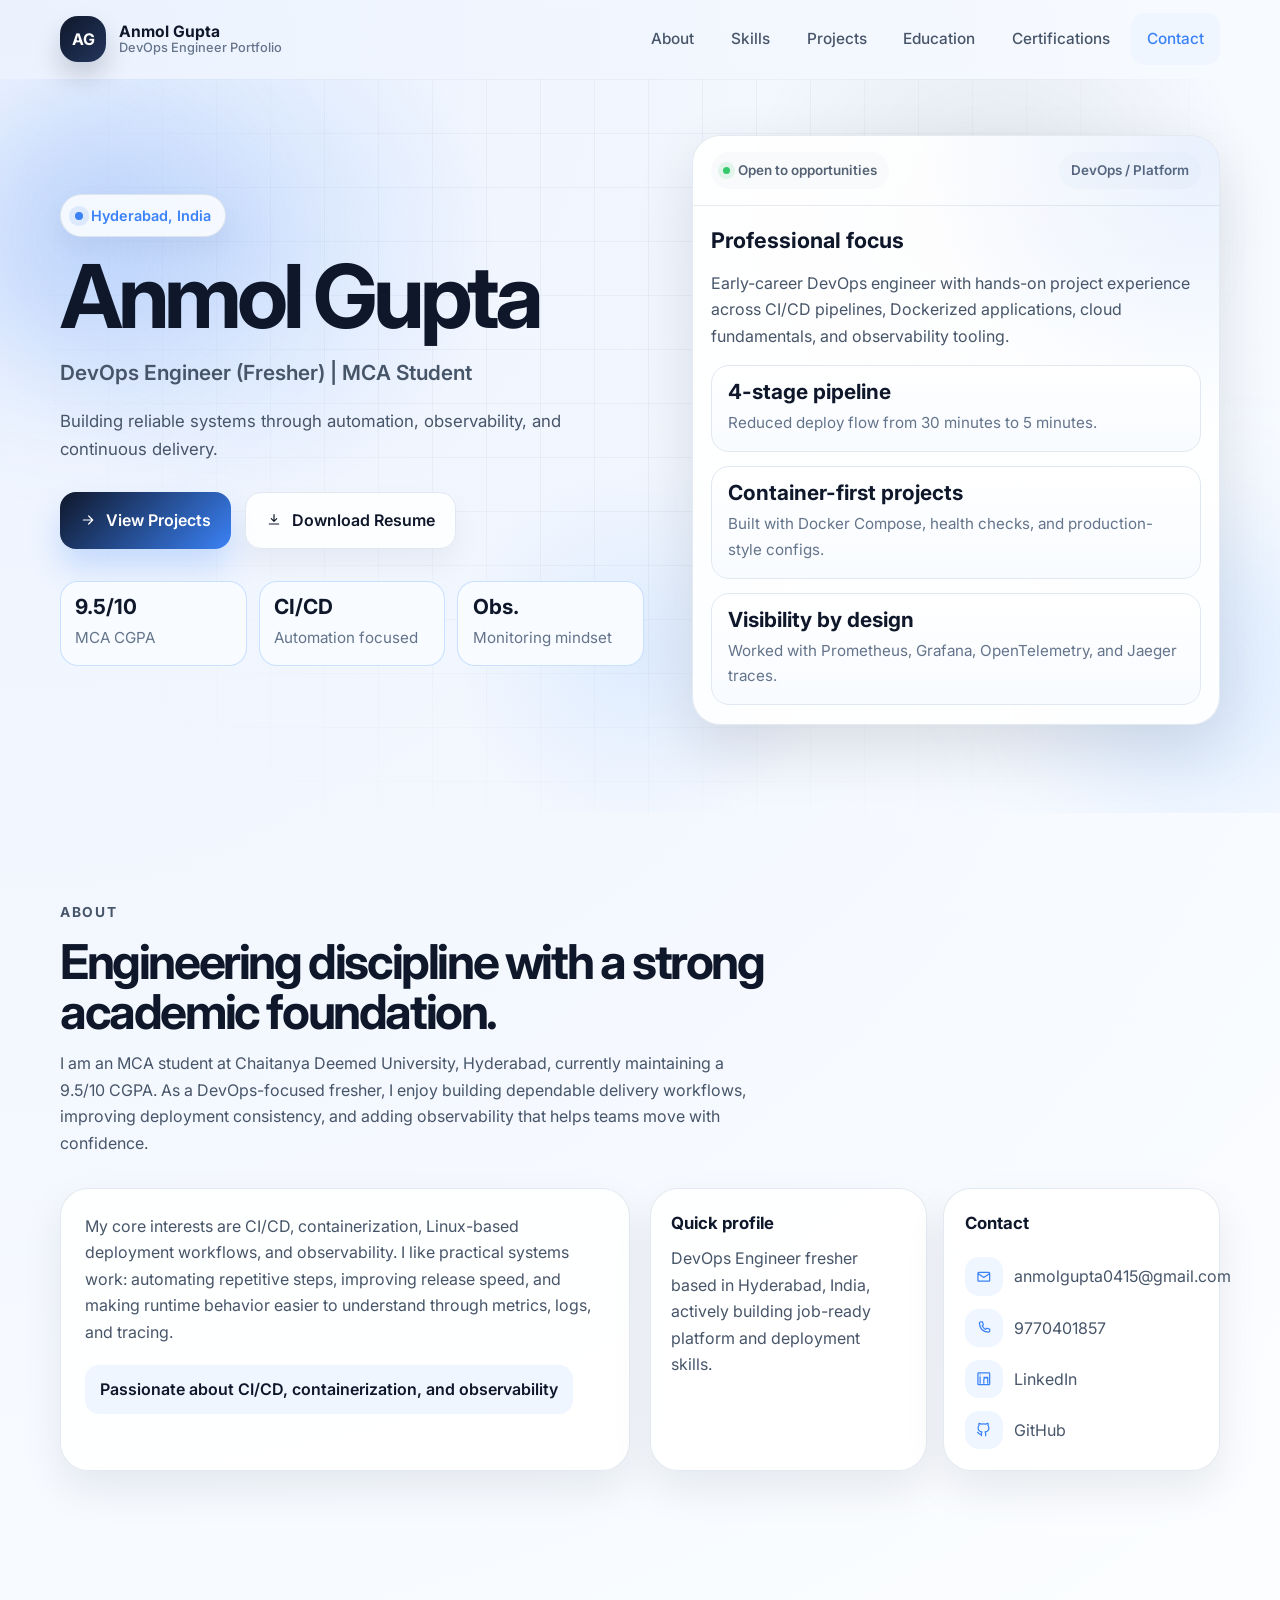
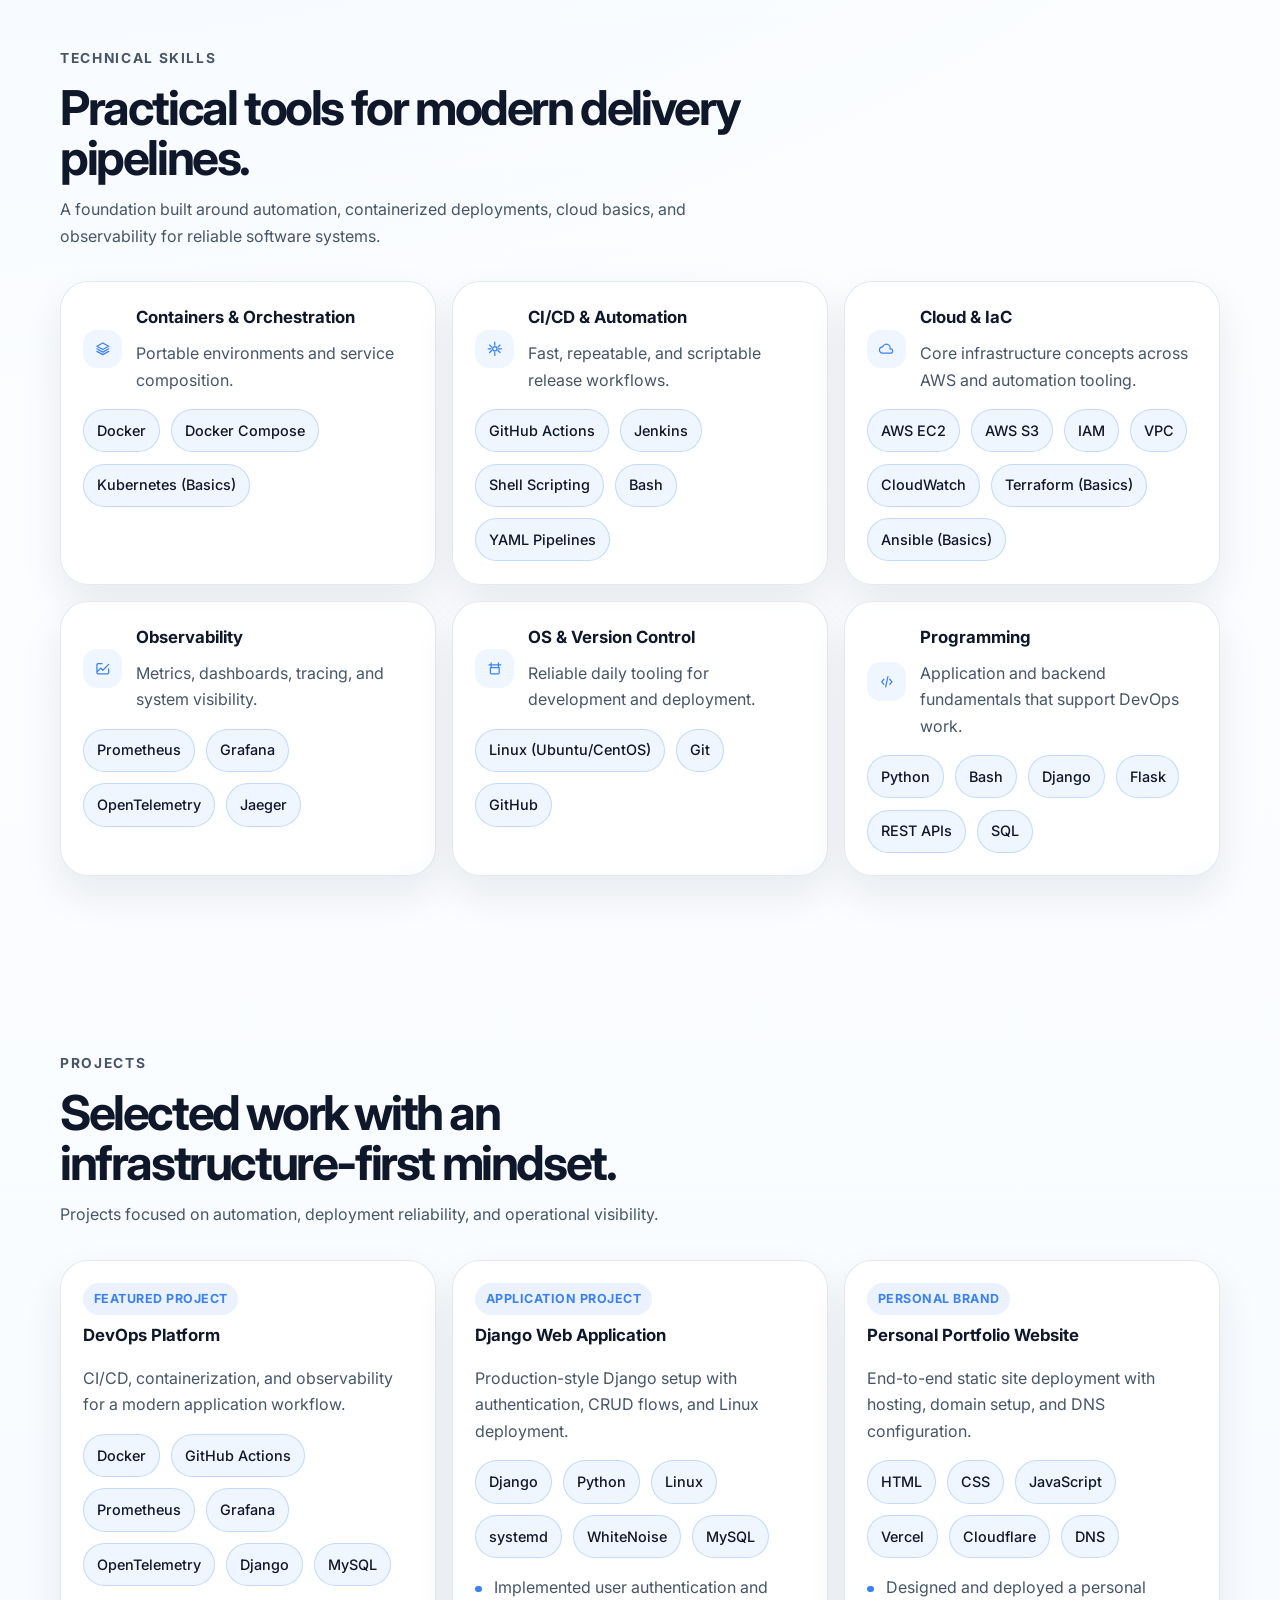
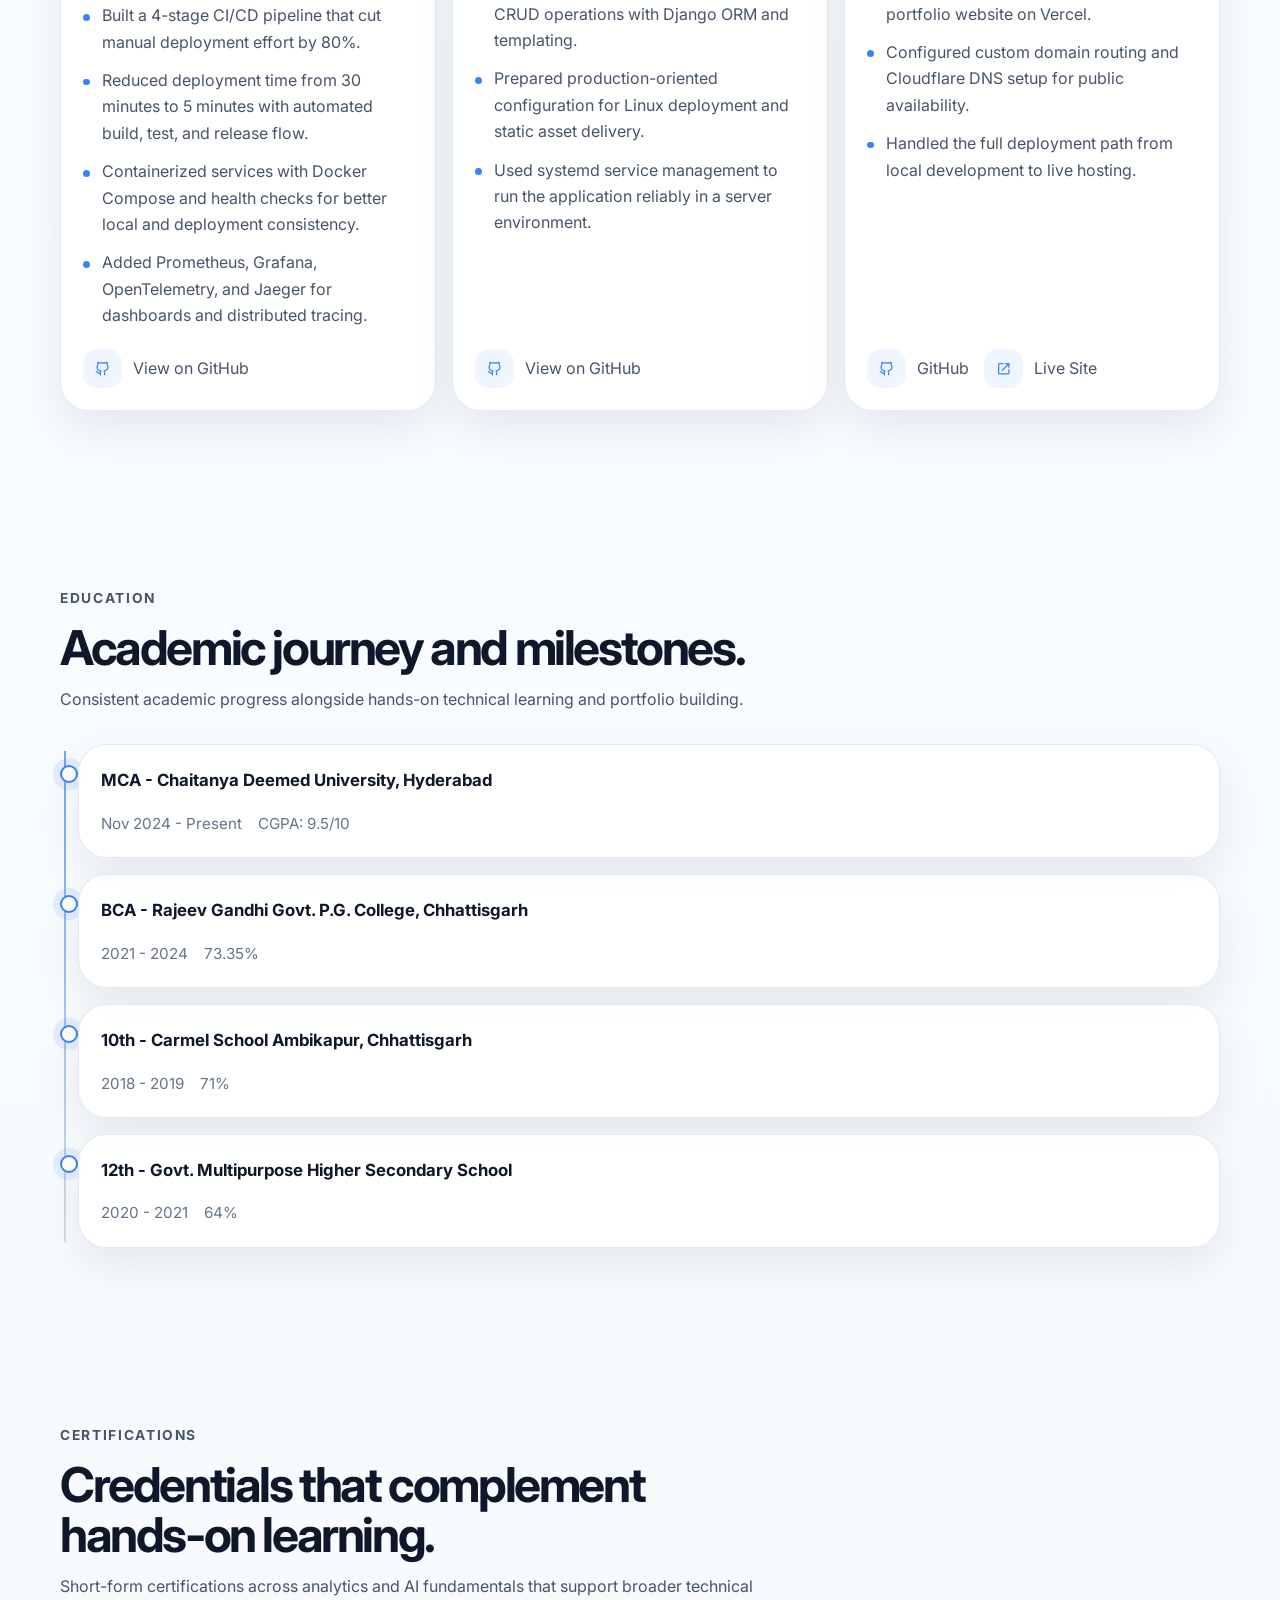
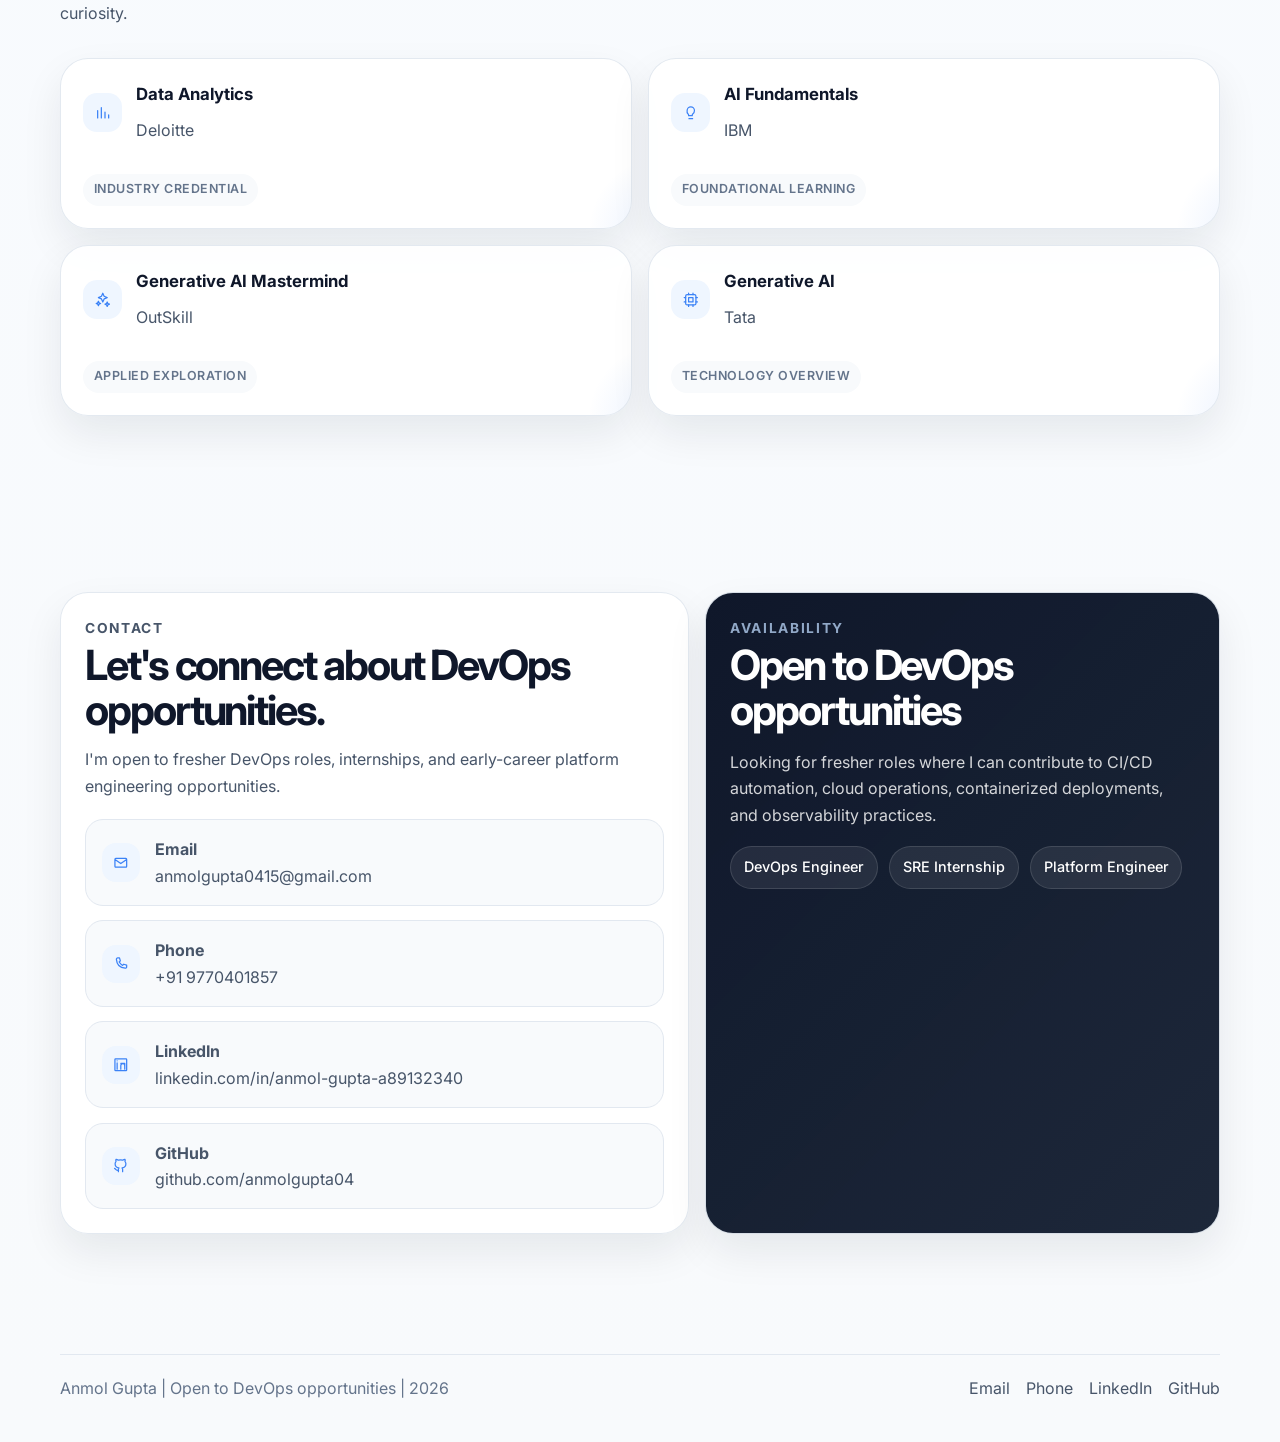
==== commit d6713978: "Refactor code structure for improved readability and maintainability" ====
--- a/index.html
+++ b/index.html
@@ -3,37 +3,37 @@
 <head>
   <meta charset="UTF-8">
   <meta name="viewport" content="width=device-width, initial-scale=1.0">
-  <title>Anmol Gupta | DevOps Engineer</title>
+  <title>Anmol Gupta | DevOps Engineer Portfolio</title>
   <meta
     name="description"
-    content="Fresher DevOps Engineer portfolio - Docker, CI/CD, Linux, AWS, Python"
+    content="Portfolio of Anmol Gupta, a DevOps Engineer fresher and MCA student focused on automation, observability, and continuous delivery."
   >
-  <meta name="theme-color" content="#0D1117">
-  <meta property="og:title" content="Anmol Gupta | DevOps Engineer">
+  <meta name="theme-color" content="#0F172A">
+  <meta property="og:title" content="Anmol Gupta | DevOps Engineer Portfolio">
   <meta
     property="og:description"
-    content="Fresher DevOps Engineer portfolio - Docker, CI/CD, Linux, AWS, Python"
+    content="Building reliable systems through automation, observability, and continuous delivery."
   >
   <meta property="og:type" content="website">
   <link rel="preconnect" href="https://fonts.googleapis.com">
   <link rel="preconnect" href="https://fonts.gstatic.com" crossorigin>
   <link
-    href="https://fonts.googleapis.com/css2?family=Fira+Code:wght@400;500;600;700&family=Inter:wght@400;500;600;700;800&display=swap"
+    href="https://fonts.googleapis.com/css2?family=Inter:wght@400;500;600;700;800&display=swap"
     rel="stylesheet"
-  >
-  <link
-    rel="stylesheet"
-    href="https://cdnjs.cloudflare.com/ajax/libs/font-awesome/6.5.2/css/all.min.css"
   >
   <link rel="stylesheet" href="style.css">
 </head>
 <body>
   <a class="skip-link" href="#about">Skip to content</a>
 
-  <header class="site-header" id="navbar">
+  <header class="site-header" id="siteHeader">
     <div class="container nav-shell">
       <a class="brand" href="#home" aria-label="Anmol Gupta home">
         <span class="brand-mark">AG</span>
+        <span class="brand-text">
+          <strong>Anmol Gupta</strong>
+          <span>DevOps Engineer Portfolio</span>
+        </span>
       </a>
 
       <button
@@ -61,542 +61,658 @@
   </header>
 
   <main id="home">
-    <section class="hero section-shell">
-      <canvas id="heroCanvas" class="hero-canvas" aria-hidden="true"></canvas>
+    <section class="hero">
+      <div class="hero-mesh" aria-hidden="true"></div>
       <div class="hero-grid" aria-hidden="true"></div>
-      <div class="hero-glow hero-glow-one" aria-hidden="true"></div>
-      <div class="hero-glow hero-glow-two" aria-hidden="true"></div>
 
       <div class="container hero-layout">
-        <div class="hero-copy">
-          <p class="eyebrow reveal">
-            <i class="fa-solid fa-terminal"></i>
-            <span>DevOps / Automation / Observability</span>
+        <div>
+          <p class="eyebrow" data-reveal>
+            <span class="eyebrow-dot" aria-hidden="true"></span>
+            Hyderabad, India
           </p>
 
-          <h1 class="hero-title reveal">Hi, I'm Anmol Gupta</h1>
-
-          <div class="hero-type reveal" aria-live="polite">
-            <span class="prompt">&gt;</span>
-            <span class="typewriter" id="typewriter"></span>
-            <span class="cursor" aria-hidden="true"></span>
-          </div>
-
-          <p class="hero-text reveal">
-            Building scalable pipelines &amp; reliable systems.
+          <h1 class="hero-title" data-reveal style="--delay: 80ms;">Anmol Gupta</h1>
+          <p class="hero-subtitle" data-reveal style="--delay: 140ms;">DevOps Engineer (Fresher) | MCA Student</p>
+          <p class="hero-text" data-reveal style="--delay: 200ms;">
+            Building reliable systems through automation, observability, and continuous delivery.
           </p>
 
-          <div class="hero-actions reveal">
+          <div class="hero-actions" data-reveal style="--delay: 260ms;">
             <a class="btn btn-primary" href="#projects">
-              <i class="fa-solid fa-diagram-project"></i>
+              <svg class="btn-icon" viewBox="0 0 24 24" fill="none" aria-hidden="true">
+                <path d="M5 12h14M13 6l6 6-6 6" stroke="currentColor" stroke-width="1.8" stroke-linecap="round" stroke-linejoin="round"/>
+              </svg>
               <span>View Projects</span>
             </a>
-            <a class="btn btn-secondary" href="resume.pdf" download>
-              <i class="fa-solid fa-file-arrow-down"></i>
+            <a
+              class="btn btn-secondary"
+              href="./resume%20(2).pdf"
+              download="Anmol_Gupta_Resume.pdf"
+              target="_blank"
+              rel="noreferrer"
+            >
+              <svg class="btn-icon" viewBox="0 0 24 24" fill="none" aria-hidden="true">
+                <path d="M12 4v10m0 0 4-4m-4 4-4-4M5 18h14" stroke="currentColor" stroke-width="1.8" stroke-linecap="round" stroke-linejoin="round"/>
+              </svg>
               <span>Download Resume</span>
             </a>
           </div>
 
-          <ul class="hero-metrics reveal" aria-label="Quick highlights">
-            <li><span>9.5 CGPA</span></li>
-            <li><span>CI/CD Focused</span></li>
-            <li><span>Linux First</span></li>
-          </ul>
-        </div>
-
-        <div class="hero-panel reveal">
-          <div class="terminal-card">
-            <div class="terminal-top">
-              <div class="terminal-dots" aria-hidden="true">
-                <span></span>
-                <span></span>
-                <span></span>
-              </div>
-              <p>terminal://anmol/devops-portfolio</p>
-            </div>
-
-            <div class="terminal-body">
-              <div class="terminal-line">
-                <span class="prompt">$</span>
-                <span>cat profile.txt</span>
-              </div>
-              <p class="terminal-output">Fresher DevOps Engineer | MCA Student | Pipeline Builder</p>
-
-              <div class="terminal-line">
-                <span class="prompt">$</span>
-                <span>stack --list</span>
-              </div>
-              <p class="terminal-output">
-                Docker / GitHub Actions / Kubernetes / Terraform / Linux
-              </p>
-
-              <div class="terminal-line">
-                <span class="prompt">$</span>
-                <span>metrics --summary</span>
-              </div>
-
-              <div class="terminal-stats">
-                <article>
-                  <strong>05+</strong>
-                  <span>Projects Built</span>
-                </article>
-                <article>
-                  <strong>04</strong>
-                  <span>Certifications</span>
-                </article>
-                <article>
-                  <strong>03</strong>
-                  <span>Monitored Services</span>
-                </article>
-              </div>
-
-              <div class="terminal-line">
-                <span class="prompt">$</span>
-                <span>status --now</span>
-              </div>
-              <p class="terminal-output success">Open to DevOps, SRE, and platform engineering opportunities.</p>
+          <div class="hero-meta" data-reveal style="--delay: 320ms;">
+            <div class="hero-stats">
+              <article class="hero-stat">
+                <strong>9.5/10</strong>
+                <span>MCA CGPA</span>
+              </article>
+              <article class="hero-stat">
+                <strong>CI/CD</strong>
+                <span>Automation focused</span>
+              </article>
+              <article class="hero-stat">
+                <strong>Obs.</strong>
+                <span>Monitoring mindset</span>
+              </article>
             </div>
           </div>
         </div>
+
+        <aside class="hero-card" data-reveal style="--delay: 180ms;" aria-label="Professional summary">
+          <div class="hero-card-top">
+            <div class="status-pill">
+              <span aria-hidden="true"></span>
+              Open to opportunities
+            </div>
+            <div class="status-pill">DevOps / Platform</div>
+          </div>
+
+          <div class="hero-card-body">
+            <h2>Professional focus</h2>
+            <p>
+              Early-career DevOps engineer with hands-on project experience across CI/CD pipelines,
+              Dockerized applications, cloud fundamentals, and observability tooling.
+            </p>
+
+            <div class="insight-grid">
+              <article class="insight-card">
+                <strong>4-stage pipeline</strong>
+                <span>Reduced deploy flow from 30 minutes to 5 minutes.</span>
+              </article>
+              <article class="insight-card">
+                <strong>Container-first projects</strong>
+                <span>Built with Docker Compose, health checks, and production-style configs.</span>
+              </article>
+              <article class="insight-card">
+                <strong>Visibility by design</strong>
+                <span>Worked with Prometheus, Grafana, OpenTelemetry, and Jaeger traces.</span>
+              </article>
+            </div>
+          </div>
+        </aside>
       </div>
     </section>
 
-    <section class="section-shell section" id="about">
+    <section class="section-shell" id="about">
       <div class="container">
-        <div class="section-heading reveal">
+        <div class="section-heading" data-reveal>
           <p class="section-kicker">About</p>
-          <h2>About</h2>
+          <h2>Engineering discipline with a strong academic foundation.</h2>
           <p>
-            Results-driven MCA student with CGPA 9.5/10, passionate about DevOps,
-            automation, and building reliable deployment pipelines. Hands-on experience
-            with Docker, GitHub Actions, Prometheus, Grafana, and Linux. Always learning,
-            always building.
+            I am an MCA student at Chaitanya Deemed University, Hyderabad, currently maintaining a
+            9.5/10 CGPA. As a DevOps-focused fresher, I enjoy building dependable delivery workflows,
+            improving deployment consistency, and adding observability that helps teams move with confidence.
           </p>
         </div>
 
-        <div class="stats-grid">
-          <article class="stat-card reveal">
-            <div class="stat-icon">
-              <i class="fa-solid fa-graduation-cap"></i>
-            </div>
-            <strong>9.5 / 10</strong>
-            <span>CGPA</span>
-          </article>
-
-          <article class="stat-card reveal">
-            <div class="stat-icon">
-              <i class="fa-solid fa-laptop-code"></i>
-            </div>
-            <strong>5+</strong>
-            <span>Projects Built</span>
-          </article>
-
-          <article class="stat-card reveal">
-            <div class="stat-icon">
-              <i class="fa-solid fa-certificate"></i>
-            </div>
-            <strong>4</strong>
-            <span>Certifications</span>
-          </article>
+        <div class="about-grid">
+          <article class="surface about-card" data-reveal style="--delay: 80ms;">
+            <p>
+              My core interests are CI/CD, containerization, Linux-based deployment workflows, and
+              observability. I like practical systems work: automating repetitive steps, improving
+              release speed, and making runtime behavior easier to understand through metrics, logs,
+              and tracing.
+            </p>
+            <div class="about-highlight">
+              Passionate about CI/CD, containerization, and observability
+            </div>
+          </article>
+
+          <div class="mini-grid">
+            <article class="surface mini-card" data-reveal style="--delay: 140ms;">
+              <h3>Quick profile</h3>
+              <p>DevOps Engineer fresher based in Hyderabad, India, actively building job-ready platform and deployment skills.</p>
+            </article>
+
+            <article class="surface mini-card" data-reveal style="--delay: 200ms;">
+              <h3>Contact</h3>
+              <div class="link-stack">
+                <a class="contact-link" href="mailto:anmolgupta0415@gmail.com" target="_blank" rel="noreferrer">
+                  <span class="link-icon" aria-hidden="true">
+                    <svg viewBox="0 0 24 24" fill="none">
+                      <path d="M4 7.5 12 13l8-5.5M5.2 6h13.6A1.2 1.2 0 0 1 20 7.2v9.6a1.2 1.2 0 0 1-1.2 1.2H5.2A1.2 1.2 0 0 1 4 16.8V7.2A1.2 1.2 0 0 1 5.2 6Z" stroke="currentColor" stroke-width="1.7" stroke-linecap="round" stroke-linejoin="round"/>
+                    </svg>
+                  </span>
+                  <span>anmolgupta0415@gmail.com</span>
+                </a>
+                <a class="contact-link" href="tel:+919770401857" target="_blank" rel="noreferrer">
+                  <span class="link-icon" aria-hidden="true">
+                    <svg viewBox="0 0 24 24" fill="none">
+                      <path d="M7.8 4h2.4l1.2 4-1.6 1.6a14.3 14.3 0 0 0 4.6 4.6L16 12.6l4 1.2v2.4a1.8 1.8 0 0 1-2 1.8C10.4 17.4 6.6 13.6 6 6A1.8 1.8 0 0 1 7.8 4Z" stroke="currentColor" stroke-width="1.7" stroke-linecap="round" stroke-linejoin="round"/>
+                    </svg>
+                  </span>
+                  <span>9770401857</span>
+                </a>
+                <a class="contact-link" href="https://linkedin.com/in/anmol-gupta-a89132340" target="_blank" rel="noreferrer">
+                  <span class="link-icon" aria-hidden="true">
+                    <svg viewBox="0 0 24 24" fill="none">
+                      <path d="M7 9.5V18M7 6.5v.01M12 18v-4.8a2.7 2.7 0 0 1 5.4 0V18M12 10h5.4V18M4.8 4h14.4A.8.8 0 0 1 20 4.8v14.4a.8.8 0 0 1-.8.8H4.8a.8.8 0 0 1-.8-.8V4.8a.8.8 0 0 1 .8-.8Z" stroke="currentColor" stroke-width="1.7" stroke-linecap="round" stroke-linejoin="round"/>
+                    </svg>
+                  </span>
+                  <span>LinkedIn</span>
+                </a>
+                <a class="contact-link" href="https://github.com/anmolgupta04" target="_blank" rel="noreferrer">
+                  <span class="link-icon" aria-hidden="true">
+                    <svg viewBox="0 0 24 24" fill="none">
+                      <path d="M9 18c-4 1.2-4-2-5.5-2.4M14.5 20v-3a2.6 2.6 0 0 0-.76-2.04c2.54-.28 5.21-1.25 5.21-5.66a4.42 4.42 0 0 0-1.2-3.06 4.1 4.1 0 0 0-.07-3.02s-.98-.31-3.18 1.18a11.05 11.05 0 0 0-5.8 0C6.5 2.91 5.52 3.22 5.52 3.22a4.1 4.1 0 0 0-.07 3.02 4.42 4.42 0 0 0-1.2 3.06c0 4.4 2.67 5.38 5.2 5.66A2.6 2.6 0 0 0 8.7 17v3" stroke="currentColor" stroke-width="1.7" stroke-linecap="round" stroke-linejoin="round"/>
+                    </svg>
+                  </span>
+                  <span>GitHub</span>
+                </a>
+              </div>
+            </article>
+          </div>
         </div>
       </div>
     </section>
 
-    <section class="section-shell section" id="skills">
+    <section class="section-shell" id="skills">
       <div class="container">
-        <div class="section-heading reveal">
+        <div class="section-heading" data-reveal>
           <p class="section-kicker">Technical Skills</p>
-          <h2>Technical Skills</h2>
+          <h2>Practical tools for modern delivery pipelines.</h2>
           <p>
-            A fresher mindset with production-oriented habits: automate early, monitor deeply,
-            and keep the delivery path reliable.
+            A foundation built around automation, containerized deployments, cloud basics, and
+            observability for reliable software systems.
           </p>
         </div>
 
         <div class="skills-grid">
-          <article class="skill-card reveal">
-            <h3><i class="fa-solid fa-box-open"></i> Container &amp; Orchestration</h3>
-            <div class="badge-group">
-              <span>Docker</span>
-              <span>Docker Compose</span>
-              <span>Kubernetes</span>
-              <span>Helm</span>
-            </div>
-          </article>
-
-          <article class="skill-card reveal">
-            <h3><i class="fa-solid fa-gears"></i> CI/CD &amp; Automation</h3>
-            <div class="badge-group">
-              <span>GitHub Actions</span>
-              <span>Jenkins</span>
-              <span>Shell Scripting</span>
-              <span>Bash</span>
-              <span>YAML</span>
-            </div>
-          </article>
-
-          <article class="skill-card reveal">
-            <h3><i class="fa-solid fa-cloud"></i> Cloud &amp; IaC</h3>
-            <div class="badge-group">
-              <span>AWS EC2</span>
-              <span>AWS S3</span>
-              <span>AWS IAM</span>
-              <span>AWS VPC</span>
-              <span>CloudWatch</span>
-              <span>Terraform</span>
-              <span>Ansible</span>
-            </div>
-          </article>
-
-          <article class="skill-card reveal">
-            <h3><i class="fa-solid fa-chart-column"></i> Observability</h3>
-            <div class="badge-group">
-              <span>Prometheus</span>
-              <span>Grafana</span>
-              <span>OpenTelemetry</span>
-              <span>structlog</span>
-              <span>NGINX</span>
-            </div>
-          </article>
-
-          <article class="skill-card reveal">
-            <h3><i class="fa-solid fa-code"></i> Programming</h3>
-            <div class="badge-group">
-              <span>Python</span>
-              <span>Bash</span>
-              <span>Django</span>
-              <span>Flask</span>
-              <span>REST APIs</span>
-              <span>SQL</span>
-            </div>
-          </article>
-
-          <article class="skill-card reveal">
-            <h3><i class="fa-solid fa-robot"></i> AI Developer Tools</h3>
-            <div class="badge-group">
-              <span>ChatGPT</span>
-              <span>GitHub Copilot</span>
-              <span>Cursor AI</span>
-              <span>Claude AI</span>
-            </div>
-          </article>
-
-          <article class="skill-card reveal">
-            <h3><i class="fa-solid fa-screwdriver-wrench"></i> Web &amp; Tools</h3>
-            <div class="badge-group">
-              <span>HTML</span>
-              <span>CSS</span>
-              <span>Bootstrap</span>
-              <span>JavaScript</span>
-              <span>Postman</span>
-              <span>MySQL</span>
-              <span>Git</span>
+          <article class="surface skill-card" data-reveal style="--delay: 40ms;">
+            <div class="skill-head">
+              <span class="skill-icon" aria-hidden="true">
+                <svg viewBox="0 0 24 24" fill="none">
+                  <path d="M4 8.5 12 4l8 4.5-8 4.5L4 8.5ZM4 15.5l8 4.5 8-4.5M4 12l8 4.5 8-4.5" stroke="currentColor" stroke-width="1.7" stroke-linecap="round" stroke-linejoin="round"/>
+                </svg>
+              </span>
+              <div>
+                <h3>Containers &amp; Orchestration</h3>
+                <p>Portable environments and service composition.</p>
+              </div>
+            </div>
+            <div class="badge-group">
+              <span class="badge">Docker</span>
+              <span class="badge">Docker Compose</span>
+              <span class="badge">Kubernetes (Basics)</span>
+            </div>
+          </article>
+
+          <article class="surface skill-card" data-reveal style="--delay: 90ms;">
+            <div class="skill-head">
+              <span class="skill-icon" aria-hidden="true">
+                <svg viewBox="0 0 24 24" fill="none">
+                  <path d="M12 3v4M12 17v4M4.9 6.9l2.8 2.8M16.3 14.3l2.8 2.8M3 12h4M17 12h4M4.9 17.1l2.8-2.8M16.3 9.7l2.8-2.8" stroke="currentColor" stroke-width="1.7" stroke-linecap="round" stroke-linejoin="round"/>
+                  <circle cx="12" cy="12" r="3" stroke="currentColor" stroke-width="1.7"/>
+                </svg>
+              </span>
+              <div>
+                <h3>CI/CD &amp; Automation</h3>
+                <p>Fast, repeatable, and scriptable release workflows.</p>
+              </div>
+            </div>
+            <div class="badge-group">
+              <span class="badge">GitHub Actions</span>
+              <span class="badge">Jenkins</span>
+              <span class="badge">Shell Scripting</span>
+              <span class="badge">Bash</span>
+              <span class="badge">YAML Pipelines</span>
+            </div>
+          </article>
+
+          <article class="surface skill-card" data-reveal style="--delay: 140ms;">
+            <div class="skill-head">
+              <span class="skill-icon" aria-hidden="true">
+                <svg viewBox="0 0 24 24" fill="none">
+                  <path d="M6 18h11a3 3 0 1 0-.62-5.94A5 5 0 0 0 6.5 9.5 3.5 3.5 0 0 0 6 18Z" stroke="currentColor" stroke-width="1.7" stroke-linecap="round" stroke-linejoin="round"/>
+                </svg>
+              </span>
+              <div>
+                <h3>Cloud &amp; IaC</h3>
+                <p>Core infrastructure concepts across AWS and automation tooling.</p>
+              </div>
+            </div>
+            <div class="badge-group">
+              <span class="badge">AWS EC2</span>
+              <span class="badge">AWS S3</span>
+              <span class="badge">IAM</span>
+              <span class="badge">VPC</span>
+              <span class="badge">CloudWatch</span>
+              <span class="badge">Terraform (Basics)</span>
+              <span class="badge">Ansible (Basics)</span>
+            </div>
+          </article>
+
+          <article class="surface skill-card" data-reveal style="--delay: 190ms;">
+            <div class="skill-head">
+              <span class="skill-icon" aria-hidden="true">
+                <svg viewBox="0 0 24 24" fill="none">
+                  <path d="M4 16.5 9 11l3 3 8-8M20 12v5.5A1.5 1.5 0 0 1 18.5 19h-13A1.5 1.5 0 0 1 4 17.5v-11A1.5 1.5 0 0 1 5.5 5H11" stroke="currentColor" stroke-width="1.7" stroke-linecap="round" stroke-linejoin="round"/>
+                </svg>
+              </span>
+              <div>
+                <h3>Observability</h3>
+                <p>Metrics, dashboards, tracing, and system visibility.</p>
+              </div>
+            </div>
+            <div class="badge-group">
+              <span class="badge">Prometheus</span>
+              <span class="badge">Grafana</span>
+              <span class="badge">OpenTelemetry</span>
+              <span class="badge">Jaeger</span>
+            </div>
+          </article>
+
+          <article class="surface skill-card" data-reveal style="--delay: 240ms;">
+            <div class="skill-head">
+              <span class="skill-icon" aria-hidden="true">
+                <svg viewBox="0 0 24 24" fill="none">
+                  <path d="M4 6.5h16M7 4v5M17 4v5M6 10.5h12v7A1.5 1.5 0 0 1 16.5 19h-9A1.5 1.5 0 0 1 6 17.5v-7Z" stroke="currentColor" stroke-width="1.7" stroke-linecap="round" stroke-linejoin="round"/>
+                </svg>
+              </span>
+              <div>
+                <h3>OS &amp; Version Control</h3>
+                <p>Reliable daily tooling for development and deployment.</p>
+              </div>
+            </div>
+            <div class="badge-group">
+              <span class="badge">Linux (Ubuntu/CentOS)</span>
+              <span class="badge">Git</span>
+              <span class="badge">GitHub</span>
+            </div>
+          </article>
+
+          <article class="surface skill-card" data-reveal style="--delay: 290ms;">
+            <div class="skill-head">
+              <span class="skill-icon" aria-hidden="true">
+                <svg viewBox="0 0 24 24" fill="none">
+                  <path d="M8 8.5 5 12l3 3.5M16 8.5 19 12l-3 3.5M13.5 5 10.5 19" stroke="currentColor" stroke-width="1.7" stroke-linecap="round" stroke-linejoin="round"/>
+                </svg>
+              </span>
+              <div>
+                <h3>Programming</h3>
+                <p>Application and backend fundamentals that support DevOps work.</p>
+              </div>
+            </div>
+            <div class="badge-group">
+              <span class="badge">Python</span>
+              <span class="badge">Bash</span>
+              <span class="badge">Django</span>
+              <span class="badge">Flask</span>
+              <span class="badge">REST APIs</span>
+              <span class="badge">SQL</span>
             </div>
           </article>
         </div>
       </div>
     </section>
 
-    <section class="section-shell section" id="projects">
+    <section class="section-shell" id="projects">
       <div class="container">
-        <div class="section-heading reveal">
+        <div class="section-heading" data-reveal>
           <p class="section-kicker">Projects</p>
-          <h2>Projects</h2>
+          <h2>Selected work with an infrastructure-first mindset.</h2>
           <p>
-            Each project reflects practical DevOps thinking: faster feedback loops,
-            cleaner deployments, and better runtime visibility.
+            Projects focused on automation, deployment reliability, and operational visibility.
           </p>
         </div>
 
         <div class="projects-grid">
-          <article class="project-card reveal">
-            <div class="project-copy">
-              <h3>CI/CD Pipeline with GitHub Actions</h3>
-              <div class="tag-list">
-                <span>GitHub Actions</span>
-                <span>Docker</span>
-                <span>Python</span>
-                <span>Bash</span>
-                <span>YAML</span>
-                <span>Linux</span>
-              </div>
-              <p>
-                Designed a 4-stage CI/CD pipeline automating build, lint, test &amp; deploy.
-                Reduced deployment time from ~30 min to under 5 min.
-              </p>
-            </div>
-            <a class="project-link" href="https://github.com/anmolgupta04" target="_blank" rel="noreferrer">
-              <i class="fa-brands fa-github"></i>
-              <span>GitHub</span>
-            </a>
-          </article>
-
-          <article class="project-card featured reveal">
-            <div class="project-badge">
-              <i class="fa-solid fa-star"></i>
-              <span>Featured</span>
-            </div>
-            <div class="project-copy">
-              <h3>Observability Integration - CI/CD Pipeline</h3>
-              <div class="tag-list">
-                <span>Prometheus</span>
-                <span>Grafana</span>
-                <span>OpenTelemetry</span>
-                <span>structlog</span>
-                <span>Docker</span>
-                <span>Django</span>
-              </div>
-              <p>
-                Integrated Prometheus + Grafana monitoring across 3 containerized services
-                with real-time dashboards and structured logging.
-              </p>
-            </div>
-            <a class="project-link project-link-primary" href="https://github.com/anmolgupta04" target="_blank" rel="noreferrer">
-              <i class="fa-brands fa-github"></i>
-              <span>GitHub</span>
-            </a>
-          </article>
-
-          <article class="project-card reveal">
-            <div class="project-copy">
-              <h3>Dockerized Django Application</h3>
-              <div class="tag-list">
-                <span>Docker</span>
-                <span>Docker Compose</span>
-                <span>Django</span>
-                <span>Python</span>
-                <span>MySQL</span>
-                <span>Linux</span>
-              </div>
-              <p>
-                Containerized Django + MySQL app with Docker Compose, custom networks,
-                volume mounts, and health checks.
-              </p>
-            </div>
-            <a class="project-link" href="https://github.com/anmolgupta04" target="_blank" rel="noreferrer">
-              <i class="fa-brands fa-github"></i>
-              <span>GitHub</span>
-            </a>
-          </article>
-
-          <article class="project-card reveal">
-            <div class="project-copy">
-              <h3>Django Web Application</h3>
-              <div class="tag-list">
-                <span>Python</span>
-                <span>Django</span>
-                <span>SQL</span>
-                <span>HTML</span>
-                <span>CSS</span>
-                <span>Bootstrap</span>
-                <span>Linux</span>
-              </div>
-              <p>
-                Full-stack Django app with user authentication, CRUD ops, and production
-                Linux deployment with systemd.
-              </p>
-            </div>
-            <a class="project-link" href="https://github.com/anmolgupta04" target="_blank" rel="noreferrer">
-              <i class="fa-brands fa-github"></i>
-              <span>GitHub</span>
-            </a>
-          </article>
-
-          <article class="project-card reveal">
-            <div class="project-copy">
-              <h3>Amazon UI Clone - AI-Augmented Dev</h3>
-              <div class="tag-list">
-                <span>HTML</span>
-                <span>CSS</span>
-                <span>JavaScript</span>
-                <span>ChatGPT</span>
-                <span>Claude AI</span>
-                <span>Cursor AI</span>
-              </div>
-              <p>
-                Pixel-accurate Amazon homepage clone built via structured AI prompt engineering
-                - demonstrating AI-assisted development.
-              </p>
-            </div>
-            <a class="project-link" href="https://github.com/anmolgupta04" target="_blank" rel="noreferrer">
-              <i class="fa-brands fa-github"></i>
-              <span>GitHub</span>
-            </a>
-          </article>
-
-          <article class="project-card reveal">
-            <div class="project-copy">
-              <h3>Personal Portfolio Website</h3>
-              <div class="tag-list">
-                <span>HTML</span>
-                <span>CSS</span>
-                <span>JavaScript</span>
-                <span>Vercel</span>
-              </div>
-              <p>
-                Dark terminal-aesthetic portfolio deployed to Vercel with custom domain and
-                Cloudflare configuration.
-              </p>
-            </div>
-            <a class="project-link" href="https://github.com/anmolgupta04" target="_blank" rel="noreferrer">
-              <i class="fa-brands fa-github"></i>
-              <span>GitHub</span>
-            </a>
+          <article class="surface project-card" data-reveal style="--delay: 50ms;">
+            <div class="project-header">
+              <div class="project-title-group">
+                <span class="project-chip">Featured Project</span>
+                <h3>DevOps Platform</h3>
+                <p>CI/CD, containerization, and observability for a modern application workflow.</p>
+              </div>
+            </div>
+
+            <div class="badge-group">
+              <span class="badge">Docker</span>
+              <span class="badge">GitHub Actions</span>
+              <span class="badge">Prometheus</span>
+              <span class="badge">Grafana</span>
+              <span class="badge">OpenTelemetry</span>
+              <span class="badge">Django</span>
+              <span class="badge">MySQL</span>
+            </div>
+
+            <ul class="project-list">
+              <li>Built a 4-stage CI/CD pipeline that cut manual deployment effort by 80%.</li>
+              <li>Reduced deployment time from 30 minutes to 5 minutes with automated build, test, and release flow.</li>
+              <li>Containerized services with Docker Compose and health checks for better local and deployment consistency.</li>
+              <li>Added Prometheus, Grafana, OpenTelemetry, and Jaeger for dashboards and distributed tracing.</li>
+            </ul>
+
+            <div class="project-links">
+              <a class="project-link" href="https://github.com/anmolgupta04/cicd-pipeline" target="_blank" rel="noreferrer">
+                <span class="link-icon" aria-hidden="true">
+                  <svg viewBox="0 0 24 24" fill="none">
+                    <path d="M9 18c-4 1.2-4-2-5.5-2.4M14.5 20v-3a2.6 2.6 0 0 0-.76-2.04c2.54-.28 5.21-1.25 5.21-5.66a4.42 4.42 0 0 0-1.2-3.06 4.1 4.1 0 0 0-.07-3.02s-.98-.31-3.18 1.18a11.05 11.05 0 0 0-5.8 0C6.5 2.91 5.52 3.22 5.52 3.22a4.1 4.1 0 0 0-.07 3.02 4.42 4.42 0 0 0-1.2 3.06c0 4.4 2.67 5.38 5.2 5.66A2.6 2.6 0 0 0 8.7 17v3" stroke="currentColor" stroke-width="1.7" stroke-linecap="round" stroke-linejoin="round"/>
+                  </svg>
+                </span>
+                <span>View on GitHub</span>
+              </a>
+            </div>
+          </article>
+
+          <article class="surface project-card" data-reveal style="--delay: 110ms;">
+            <div class="project-header">
+              <div class="project-title-group">
+                <span class="project-chip">Application Project</span>
+                <h3>Django Web Application</h3>
+                <p>Production-style Django setup with authentication, CRUD flows, and Linux deployment.</p>
+              </div>
+            </div>
+
+            <div class="badge-group">
+              <span class="badge">Django</span>
+              <span class="badge">Python</span>
+              <span class="badge">Linux</span>
+              <span class="badge">systemd</span>
+              <span class="badge">WhiteNoise</span>
+              <span class="badge">MySQL</span>
+            </div>
+
+            <ul class="project-list">
+              <li>Implemented user authentication and CRUD operations with Django ORM and templating.</li>
+              <li>Prepared production-oriented configuration for Linux deployment and static asset delivery.</li>
+              <li>Used systemd service management to run the application reliably in a server environment.</li>
+            </ul>
+
+            <div class="project-links">
+              <a class="project-link" href="https://github.com/anmolgupta04/django-webapp" target="_blank" rel="noreferrer">
+                <span class="link-icon" aria-hidden="true">
+                  <svg viewBox="0 0 24 24" fill="none">
+                    <path d="M9 18c-4 1.2-4-2-5.5-2.4M14.5 20v-3a2.6 2.6 0 0 0-.76-2.04c2.54-.28 5.21-1.25 5.21-5.66a4.42 4.42 0 0 0-1.2-3.06 4.1 4.1 0 0 0-.07-3.02s-.98-.31-3.18 1.18a11.05 11.05 0 0 0-5.8 0C6.5 2.91 5.52 3.22 5.52 3.22a4.1 4.1 0 0 0-.07 3.02 4.42 4.42 0 0 0-1.2 3.06c0 4.4 2.67 5.38 5.2 5.66A2.6 2.6 0 0 0 8.7 17v3" stroke="currentColor" stroke-width="1.7" stroke-linecap="round" stroke-linejoin="round"/>
+                  </svg>
+                </span>
+                <span>View on GitHub</span>
+              </a>
+            </div>
+          </article>
+
+          <article class="surface project-card" data-reveal style="--delay: 170ms;">
+            <div class="project-header">
+              <div class="project-title-group">
+                <span class="project-chip">Personal Brand</span>
+                <h3>Personal Portfolio Website</h3>
+                <p>End-to-end static site deployment with hosting, domain setup, and DNS configuration.</p>
+              </div>
+            </div>
+
+            <div class="badge-group">
+              <span class="badge">HTML</span>
+              <span class="badge">CSS</span>
+              <span class="badge">JavaScript</span>
+              <span class="badge">Vercel</span>
+              <span class="badge">Cloudflare</span>
+              <span class="badge">DNS</span>
+            </div>
+
+            <ul class="project-list">
+              <li>Designed and deployed a personal portfolio website on Vercel.</li>
+              <li>Configured custom domain routing and Cloudflare DNS setup for public availability.</li>
+              <li>Handled the full deployment path from local development to live hosting.</li>
+            </ul>
+
+            <div class="project-links">
+              <a class="project-link" href="https://github.com/anmolgupta04" target="_blank" rel="noreferrer">
+                <span class="link-icon" aria-hidden="true">
+                  <svg viewBox="0 0 24 24" fill="none">
+                    <path d="M9 18c-4 1.2-4-2-5.5-2.4M14.5 20v-3a2.6 2.6 0 0 0-.76-2.04c2.54-.28 5.21-1.25 5.21-5.66a4.42 4.42 0 0 0-1.2-3.06 4.1 4.1 0 0 0-.07-3.02s-.98-.31-3.18 1.18a11.05 11.05 0 0 0-5.8 0C6.5 2.91 5.52 3.22 5.52 3.22a4.1 4.1 0 0 0-.07 3.02 4.42 4.42 0 0 0-1.2 3.06c0 4.4 2.67 5.38 5.2 5.66A2.6 2.6 0 0 0 8.7 17v3" stroke="currentColor" stroke-width="1.7" stroke-linecap="round" stroke-linejoin="round"/>
+                  </svg>
+                </span>
+                <span>GitHub</span>
+              </a>
+              <a class="project-link" href="https://port-folio-73ka.vercel.app" target="_blank" rel="noreferrer">
+                <span class="link-icon" aria-hidden="true">
+                  <svg viewBox="0 0 24 24" fill="none">
+                    <path d="M14 5h5v5M10 14 19 5M19 13v5a1 1 0 0 1-1 1H6a1 1 0 0 1-1-1V6a1 1 0 0 1 1-1h5" stroke="currentColor" stroke-width="1.7" stroke-linecap="round" stroke-linejoin="round"/>
+                  </svg>
+                </span>
+                <span>Live Site</span>
+              </a>
+            </div>
           </article>
         </div>
       </div>
     </section>
 
-    <section class="section-shell section" id="education">
+    <section class="section-shell" id="education">
       <div class="container">
-        <div class="section-heading reveal">
+        <div class="section-heading" data-reveal>
           <p class="section-kicker">Education</p>
-          <h2>Education</h2>
+          <h2>Academic journey and milestones.</h2>
           <p>
-            Academic progress backed by consistency, curiosity, and strong technical fundamentals.
+            Consistent academic progress alongside hands-on technical learning and portfolio building.
           </p>
         </div>
 
-        <div class="timeline">
-          <article class="timeline-item reveal">
-            <span class="timeline-dot" aria-hidden="true"></span>
-            <div class="timeline-card">
+        <div class="education-wrap">
+          <article class="edu-item" data-reveal style="--delay: 40ms;">
+            <div class="surface edu-card">
               <h3>MCA - Chaitanya Deemed University, Hyderabad</h3>
-              <p>Nov 2024 - Present | CGPA: 9.5/10</p>
-            </div>
-          </article>
-
-          <article class="timeline-item reveal">
-            <span class="timeline-dot" aria-hidden="true"></span>
-            <div class="timeline-card">
-              <h3>BCA - Rajeev Gandhi Govt. P.G. College, C.G.</h3>
-              <p>2021 - 2024 | 73.35%</p>
-            </div>
-          </article>
-
-          <article class="timeline-item reveal">
-            <span class="timeline-dot" aria-hidden="true"></span>
-            <div class="timeline-card">
-              <h3>12th - Govt. Multipurpose HSS, C.G.</h3>
-              <p>2021 | 62%</p>
-            </div>
-          </article>
-
-          <article class="timeline-item reveal">
-            <span class="timeline-dot" aria-hidden="true"></span>
-            <div class="timeline-card">
-              <h3>10th - Carmel School, Ambikapur, C.G.</h3>
-              <p>2019 | 64.66%</p>
+              <div class="edu-meta">
+                <span>Nov 2024 - Present</span>
+                <span>CGPA: 9.5/10</span>
+              </div>
+            </div>
+          </article>
+
+          <article class="edu-item" data-reveal style="--delay: 90ms;">
+            <div class="surface edu-card">
+              <h3>BCA - Rajeev Gandhi Govt. P.G. College, Chhattisgarh</h3>
+              <div class="edu-meta">
+                <span>2021 - 2024</span>
+                <span>73.35%</span>
+              </div>
+            </div>
+          </article>
+
+          <article class="edu-item" data-reveal style="--delay: 140ms;">
+            <div class="surface edu-card">
+              <h3>10th - Carmel School Ambikapur, Chhattisgarh</h3>
+              <div class="edu-meta">
+                <span>2018 - 2019</span>
+                <span>71%</span>
+              </div>
+            </div>
+          </article>
+
+          <article class="edu-item" data-reveal style="--delay: 190ms;">
+            <div class="surface edu-card">
+              <h3>12th - Govt. Multipurpose Higher Secondary School</h3>
+              <div class="edu-meta">
+                <span>2020 - 2021</span>
+                <span>64%</span>
+              </div>
             </div>
           </article>
         </div>
       </div>
     </section>
 
-    <section class="section-shell section" id="certifications">
+    <section class="section-shell" id="certifications">
       <div class="container">
-        <div class="section-heading reveal">
+        <div class="section-heading" data-reveal>
           <p class="section-kicker">Certifications</p>
-          <h2>Certifications</h2>
+          <h2>Credentials that complement hands-on learning.</h2>
           <p>
-            Industry credentials that complement practical project work and hands-on self-learning.
+            Short-form certifications across analytics and AI fundamentals that support broader technical curiosity.
           </p>
         </div>
 
         <div class="cert-grid">
-          <article class="cert-card reveal">
-            <div class="cert-icon"><i class="fa-solid fa-chart-pie"></i></div>
-            <h3>Data Analytics</h3>
-            <p>Deloitte</p>
-          </article>
-
-          <article class="cert-card reveal">
-            <div class="cert-icon"><i class="fa-solid fa-brain"></i></div>
-            <h3>AI Fundamentals</h3>
-            <p>IBM</p>
-          </article>
-
-          <article class="cert-card reveal">
-            <div class="cert-icon"><i class="fa-solid fa-sparkles"></i></div>
-            <h3>Generative AI Mastermind</h3>
-            <p>OutSkill</p>
-          </article>
-
-          <article class="cert-card reveal">
-            <div class="cert-icon"><i class="fa-solid fa-microchip"></i></div>
-            <h3>Generative AI</h3>
-            <p>Tata</p>
+          <article class="surface cert-card" data-reveal style="--delay: 50ms;">
+            <div class="cert-head">
+              <span class="cert-icon" aria-hidden="true">
+                <svg viewBox="0 0 24 24" fill="none">
+                  <path d="M5 19V9M10 19V5M15 19v-8M20 19v-4" stroke="currentColor" stroke-width="1.7" stroke-linecap="round" stroke-linejoin="round"/>
+                </svg>
+              </span>
+              <div>
+                <h3>Data Analytics</h3>
+                <p>Deloitte</p>
+              </div>
+            </div>
+            <span class="cert-note">Industry credential</span>
+          </article>
+
+          <article class="surface cert-card" data-reveal style="--delay: 100ms;">
+            <div class="cert-head">
+              <span class="cert-icon" aria-hidden="true">
+                <svg viewBox="0 0 24 24" fill="none">
+                  <path d="M12 4a5 5 0 0 1 5 5c0 1.92-.93 3.63-2.36 4.72-.38.3-.64.74-.64 1.22V16H9v-1.06c0-.48-.26-.92-.64-1.22A4.98 4.98 0 0 1 7 9a5 5 0 0 1 5-5ZM9.5 20h5" stroke="currentColor" stroke-width="1.7" stroke-linecap="round" stroke-linejoin="round"/>
+                </svg>
+              </span>
+              <div>
+                <h3>AI Fundamentals</h3>
+                <p>IBM</p>
+              </div>
+            </div>
+            <span class="cert-note">Foundational learning</span>
+          </article>
+
+          <article class="surface cert-card" data-reveal style="--delay: 150ms;">
+            <div class="cert-head">
+              <span class="cert-icon" aria-hidden="true">
+                <svg viewBox="0 0 24 24" fill="none">
+                  <path d="m12 3 1.8 4.2L18 9l-4.2 1.8L12 15l-1.8-4.2L6 9l4.2-1.8L12 3ZM18 15l.9 2.1L21 18l-2.1.9L18 21l-.9-2.1L15 18l2.1-.9L18 15ZM6 14l.9 2.1L9 17l-2.1.9L6 20l-.9-2.1L3 17l2.1-.9L6 14Z" stroke="currentColor" stroke-width="1.7" stroke-linecap="round" stroke-linejoin="round"/>
+                </svg>
+              </span>
+              <div>
+                <h3>Generative AI Mastermind</h3>
+                <p>OutSkill</p>
+              </div>
+            </div>
+            <span class="cert-note">Applied exploration</span>
+          </article>
+
+          <article class="surface cert-card" data-reveal style="--delay: 200ms;">
+            <div class="cert-head">
+              <span class="cert-icon" aria-hidden="true">
+                <svg viewBox="0 0 24 24" fill="none">
+                  <rect x="5" y="5" width="14" height="14" rx="2" stroke="currentColor" stroke-width="1.7"/>
+                  <path d="M9 9h6v6H9zM3 9h2M3 15h2M19 9h2M19 15h2M9 3v2M15 3v2M9 19v2M15 19v2" stroke="currentColor" stroke-width="1.7" stroke-linecap="round" stroke-linejoin="round"/>
+                </svg>
+              </span>
+              <div>
+                <h3>Generative AI</h3>
+                <p>Tata</p>
+              </div>
+            </div>
+            <span class="cert-note">Technology overview</span>
           </article>
         </div>
       </div>
     </section>
 
-    <section class="section-shell section" id="contact">
+    <section class="section-shell" id="contact">
       <div class="container">
         <div class="contact-layout">
-          <div class="contact-copy reveal">
-            <p class="section-kicker">Get In Touch</p>
-            <h2>Get In Touch</h2>
+          <article class="surface contact-card" data-reveal>
+            <p class="section-kicker">Contact</p>
+            <h2>Let's connect about DevOps opportunities.</h2>
             <p>
-              Open to Fresher DevOps roles, SRE internships, and open-source collaborations.
-              Let's connect!
+              I'm open to fresher DevOps roles, internships, and early-career platform engineering opportunities.
             </p>
 
-            <div class="contact-links">
-              <a href="mailto:anmolgupta0415@gmail.com">
-                <i class="fa-solid fa-envelope"></i>
-                <span>anmolgupta0415@gmail.com</span>
-              </a>
-              <a href="https://linkedin.com/in/anmol-gupta-a89132340" target="_blank" rel="noreferrer">
-                <i class="fa-brands fa-linkedin-in"></i>
-                <span>linkedin.com/in/anmol-gupta-a89132340</span>
-              </a>
-              <a href="https://github.com/anmolgupta04" target="_blank" rel="noreferrer">
-                <i class="fa-brands fa-github"></i>
-                <span>github.com/anmolgupta04</span>
-              </a>
-            </div>
-          </div>
-
-          <form class="contact-form reveal" id="contactForm">
-            <label>
-              <span>Name</span>
-              <input type="text" name="name" placeholder="Your name" required>
-            </label>
-
-            <label>
-              <span>Email</span>
-              <input type="email" name="email" placeholder="your@email.com" required>
-            </label>
-
-            <label>
-              <span>Message</span>
-              <textarea name="message" rows="5" placeholder="Tell me about the role or collaboration." required></textarea>
-            </label>
-
-            <button class="btn btn-primary" type="submit">
-              <i class="fa-solid fa-paper-plane"></i>
-              <span>Send</span>
-            </button>
-          </form>
+            <div class="contact-grid">
+              <div class="contact-row">
+                <span class="link-icon" aria-hidden="true">
+                  <svg viewBox="0 0 24 24" fill="none">
+                    <path d="M4 7.5 12 13l8-5.5M5.2 6h13.6A1.2 1.2 0 0 1 20 7.2v9.6a1.2 1.2 0 0 1-1.2 1.2H5.2A1.2 1.2 0 0 1 4 16.8V7.2A1.2 1.2 0 0 1 5.2 6Z" stroke="currentColor" stroke-width="1.7" stroke-linecap="round" stroke-linejoin="round"/>
+                  </svg>
+                </span>
+                <div class="contact-link-group">
+                  <strong>Email</strong><br>
+                  <a class="contact-link" href="mailto:anmolgupta0415@gmail.com" target="_blank" rel="noreferrer">anmolgupta0415@gmail.com</a>
+                </div>
+              </div>
+
+              <div class="contact-row">
+                <span class="link-icon" aria-hidden="true">
+                  <svg viewBox="0 0 24 24" fill="none">
+                    <path d="M7.8 4h2.4l1.2 4-1.6 1.6a14.3 14.3 0 0 0 4.6 4.6L16 12.6l4 1.2v2.4a1.8 1.8 0 0 1-2 1.8C10.4 17.4 6.6 13.6 6 6A1.8 1.8 0 0 1 7.8 4Z" stroke="currentColor" stroke-width="1.7" stroke-linecap="round" stroke-linejoin="round"/>
+                  </svg>
+                </span>
+                <div class="contact-link-group">
+                  <strong>Phone</strong><br>
+                  <a class="contact-link" href="tel:+919770401857" target="_blank" rel="noreferrer">+91 9770401857</a>
+                </div>
+              </div>
+
+              <div class="contact-row">
+                <span class="link-icon" aria-hidden="true">
+                  <svg viewBox="0 0 24 24" fill="none">
+                    <path d="M7 9.5V18M7 6.5v.01M12 18v-4.8a2.7 2.7 0 0 1 5.4 0V18M12 10h5.4V18M4.8 4h14.4A.8.8 0 0 1 20 4.8v14.4a.8.8 0 0 1-.8.8H4.8a.8.8 0 0 1-.8-.8V4.8a.8.8 0 0 1 .8-.8Z" stroke="currentColor" stroke-width="1.7" stroke-linecap="round" stroke-linejoin="round"/>
+                  </svg>
+                </span>
+                <div class="contact-link-group">
+                  <strong>LinkedIn</strong><br>
+                  <a class="contact-link" href="https://linkedin.com/in/anmol-gupta-a89132340" target="_blank" rel="noreferrer">linkedin.com/in/anmol-gupta-a89132340</a>
+                </div>
+              </div>
+
+              <div class="contact-row">
+                <span class="link-icon" aria-hidden="true">
+                  <svg viewBox="0 0 24 24" fill="none">
+                    <path d="M9 18c-4 1.2-4-2-5.5-2.4M14.5 20v-3a2.6 2.6 0 0 0-.76-2.04c2.54-.28 5.21-1.25 5.21-5.66a4.42 4.42 0 0 0-1.2-3.06 4.1 4.1 0 0 0-.07-3.02s-.98-.31-3.18 1.18a11.05 11.05 0 0 0-5.8 0C6.5 2.91 5.52 3.22 5.52 3.22a4.1 4.1 0 0 0-.07 3.02 4.42 4.42 0 0 0-1.2 3.06c0 4.4 2.67 5.38 5.2 5.66A2.6 2.6 0 0 0 8.7 17v3" stroke="currentColor" stroke-width="1.7" stroke-linecap="round" stroke-linejoin="round"/>
+                  </svg>
+                </span>
+                <div class="contact-link-group">
+                  <strong>GitHub</strong><br>
+                  <a class="contact-link" href="https://github.com/anmolgupta04" target="_blank" rel="noreferrer">github.com/anmolgupta04</a>
+                </div>
+              </div>
+            </div>
+          </article>
+
+          <aside class="surface availability" data-reveal style="--delay: 120ms;">
+            <p class="section-kicker" style="color: rgba(191, 219, 254, 0.9);">Availability</p>
+            <h3>Open to DevOps opportunities</h3>
+            <p>
+              Looking for fresher roles where I can contribute to CI/CD automation, cloud operations,
+              containerized deployments, and observability practices.
+            </p>
+            <div class="badge-group" style="margin-top: 1.1rem;">
+              <span class="badge">DevOps Engineer</span>
+              <span class="badge">SRE Internship</span>
+              <span class="badge">Platform Engineer</span>
+            </div>
+          </aside>
         </div>
       </div>
     </section>
   </main>
 
-  <footer class="site-footer">
+  <footer class="footer">
     <div class="container footer-shell">
-      <p>Built by Anmol Gupta &copy; 2025</p>
-      <div class="footer-links" aria-label="Social links">
-        <a href="https://github.com/anmolgupta04" target="_blank" rel="noreferrer" aria-label="GitHub">
-          <i class="fa-brands fa-github"></i>
-        </a>
-        <a href="https://linkedin.com/in/anmol-gupta-a89132340" target="_blank" rel="noreferrer" aria-label="LinkedIn">
-          <i class="fa-brands fa-linkedin-in"></i>
-        </a>
-        <a href="mailto:anmolgupta0415@gmail.com" aria-label="Email">
-          <i class="fa-solid fa-envelope"></i>
-        </a>
+      <p>Anmol Gupta | Open to DevOps opportunities | <span id="currentYear"></span></p>
+      <div class="footer-links" aria-label="Footer links">
+        <a class="footer-link" href="mailto:anmolgupta0415@gmail.com" target="_blank" rel="noreferrer">Email</a>
+        <a class="footer-link" href="tel:+919770401857" target="_blank" rel="noreferrer">Phone</a>
+        <a class="footer-link" href="https://linkedin.com/in/anmol-gupta-a89132340" target="_blank" rel="noreferrer">LinkedIn</a>
+        <a class="footer-link" href="https://github.com/anmolgupta04" target="_blank" rel="noreferrer">GitHub</a>
       </div>
     </div>
   </footer>
--- a/style.css
+++ b/style.css
@@ -1,24 +1,31 @@
 :root {
-  --bg: #0d1117;
-  --bg-soft: #121a24;
-  --panel: rgba(12, 18, 27, 0.8);
-  --panel-strong: rgba(14, 22, 34, 0.94);
-  --line: rgba(148, 163, 184, 0.18);
-  --text: #e5edf5;
-  --muted: #9caec4;
-  --primary: #1f5c99;
-  --secondary: #00ffab;
-  --shadow: 0 22px 60px rgba(0, 0, 0, 0.38);
-  --shadow-strong: 0 28px 90px rgba(0, 0, 0, 0.5);
-  --radius: 24px;
+  --navy-950: #0f172a;
+  --navy-900: #16233d;
+  --navy-800: #23365d;
+  --blue-500: #3b82f6;
+  --blue-400: #60a5fa;
+  --sky-100: #eff6ff;
+  --slate-25: #fcfdff;
+  --slate-50: #f8fafc;
+  --slate-100: #f1f5f9;
+  --slate-200: #e2e8f0;
+  --slate-300: #cbd5e1;
+  --slate-500: #64748b;
+  --slate-600: #475569;
+  --slate-700: #334155;
+  --white: #ffffff;
+  --shadow-lg: 0 24px 60px rgba(15, 23, 42, 0.12);
+  --shadow-md: 0 18px 40px rgba(15, 23, 42, 0.08);
+  --radius-xl: 28px;
+  --radius-lg: 22px;
   --radius-md: 18px;
-  --nav-height: 76px;
-  --container: 1180px;
-}
-
-*,
-*::before,
-*::after {
+  --radius-sm: 14px;
+  --container: 1160px;
+  --nav-height: 78px;
+  --section-gap: 5.5rem;
+}
+
+* {
   box-sizing: border-box;
 }
 
@@ -30,11 +37,12 @@
   margin: 0;
   min-width: 320px;
   font-family: "Inter", system-ui, sans-serif;
-  color: var(--text);
+  font-size: 16px;
+  line-height: 1.65;
+  color: var(--slate-700);
   background:
-    radial-gradient(circle at top, rgba(31, 92, 153, 0.12), transparent 35%),
-    linear-gradient(180deg, #0d1117 0%, #0b1017 100%);
-  line-height: 1.6;
+    radial-gradient(circle at top left, rgba(59, 130, 246, 0.1), transparent 32%),
+    linear-gradient(180deg, #ffffff 0%, #f8fbff 55%, #f8fafc 100%);
   overflow-x: hidden;
 }
 
@@ -43,36 +51,19 @@
 }
 
 ::selection {
-  background: rgba(0, 255, 171, 0.18);
-  color: #ffffff;
-}
-
-* {
-  scrollbar-width: thin;
-  scrollbar-color: rgba(0, 255, 171, 0.6) #0a1016;
-}
-
-*::-webkit-scrollbar {
-  width: 12px;
-}
-
-*::-webkit-scrollbar-track {
-  background: #0a1016;
-}
-
-*::-webkit-scrollbar-thumb {
-  border: 2px solid #0a1016;
-  border-radius: 999px;
-  background: linear-gradient(180deg, rgba(31, 92, 153, 0.95), rgba(0, 255, 171, 0.8));
-}
-
-*::-webkit-scrollbar-thumb:hover {
-  background: linear-gradient(180deg, #2b6ead, #00ffab);
+  background: rgba(59, 130, 246, 0.18);
+  color: var(--navy-950);
 }
 
 a {
   color: inherit;
   text-decoration: none;
+}
+
+img,
+svg {
+  display: block;
+  max-width: 100%;
 }
 
 button,
@@ -83,31 +74,25 @@
 
 button {
   border: 0;
+  background: none;
+  padding: 0;
+  cursor: pointer;
 }
 
 .container {
-  width: min(var(--container), calc(100% - 2rem));
+  width: min(var(--container), calc(100% - 1.5rem));
   margin: 0 auto;
-}
-
-.section-shell {
-  position: relative;
-}
-
-.section {
-  padding: 4.5rem 0;
 }
 
 .skip-link {
   position: absolute;
   top: 1rem;
   left: 1rem;
-  z-index: 1000;
-  padding: 0.8rem 1rem;
-  border: 1px solid var(--line);
-  border-radius: 0.85rem;
-  background: #0f1620;
-  color: var(--text);
+  z-index: 999;
+  padding: 0.75rem 1rem;
+  border-radius: 999px;
+  background: var(--navy-950);
+  color: var(--white);
   transform: translateY(-200%);
   transition: transform 180ms ease;
 }
@@ -117,20 +102,18 @@
 }
 
 .site-header {
-  position: fixed;
-  inset: 0 0 auto;
-  z-index: 50;
-  height: var(--nav-height);
-  display: flex;
-  align-items: center;
-  transition: background 200ms ease, border-color 200ms ease, box-shadow 200ms ease, backdrop-filter 200ms ease;
+  position: sticky;
+  top: 0;
+  z-index: 100;
+  min-height: var(--nav-height);
   border-bottom: 1px solid transparent;
+  transition: background 180ms ease, box-shadow 180ms ease, border-color 180ms ease, backdrop-filter 180ms ease;
 }
 
 .site-header.is-scrolled {
-  background: rgba(10, 15, 22, 0.88);
-  border-bottom-color: rgba(31, 92, 153, 0.2);
-  box-shadow: 0 12px 30px rgba(0, 0, 0, 0.22);
+  background: rgba(255, 255, 255, 0.82);
+  border-color: rgba(203, 213, 225, 0.8);
+  box-shadow: 0 12px 30px rgba(15, 23, 42, 0.06);
   backdrop-filter: blur(16px);
 }
 
@@ -139,64 +122,69 @@
   align-items: center;
   justify-content: space-between;
   gap: 1rem;
+  min-height: var(--nav-height);
 }
 
 .brand {
   display: inline-flex;
   align-items: center;
+  gap: 0.8rem;
+  font-weight: 700;
+  color: var(--navy-950);
 }
 
 .brand-mark {
   display: grid;
   place-items: center;
-  width: 3rem;
-  height: 3rem;
-  border-radius: 1rem;
-  border: 1px solid rgba(31, 92, 153, 0.5);
-  background: rgba(255, 255, 255, 0.02);
-  color: var(--primary);
-  font-family: "Fira Code", monospace;
-  font-size: 1rem;
-  font-weight: 700;
-  letter-spacing: 0.08em;
-  box-shadow: inset 0 0 0 1px rgba(255, 255, 255, 0.03);
-  transition: transform 180ms ease, border-color 180ms ease, box-shadow 180ms ease;
-}
-
-.brand:hover .brand-mark,
-.brand:focus-visible .brand-mark {
-  transform: translateY(-2px);
-  border-color: rgba(0, 255, 171, 0.55);
-  box-shadow: 0 0 30px rgba(0, 255, 171, 0.08);
+  width: 2.9rem;
+  height: 2.9rem;
+  border-radius: 18px;
+  background: linear-gradient(135deg, var(--navy-950), var(--navy-800));
+  color: var(--white);
+  box-shadow: 0 14px 26px rgba(15, 23, 42, 0.18);
+  letter-spacing: -0.04em;
+}
+
+.brand-text {
+  display: flex;
+  flex-direction: column;
+  line-height: 1.1;
+}
+
+.brand-text strong {
+  font-size: 0.98rem;
+}
+
+.brand-text span {
+  font-size: 0.8rem;
+  font-weight: 500;
+  color: var(--slate-500);
 }
 
 .nav-toggle {
-  position: relative;
   display: inline-flex;
   flex-direction: column;
   justify-content: center;
-  gap: 0.32rem;
-  width: 3rem;
-  height: 3rem;
-  padding: 0.8rem;
-  border-radius: 1rem;
-  background: rgba(255, 255, 255, 0.03);
-  border: 1px solid var(--line);
-  color: var(--text);
-  cursor: pointer;
+  gap: 0.28rem;
+  width: 2.9rem;
+  height: 2.9rem;
+  border-radius: 16px;
+  border: 1px solid var(--slate-200);
+  background: rgba(255, 255, 255, 0.9);
+  box-shadow: 0 10px 24px rgba(15, 23, 42, 0.06);
 }
 
 .nav-toggle span {
-  display: block;
-  width: 100%;
+  width: 1.15rem;
   height: 2px;
-  border-radius: 999px;
-  background: currentColor;
+  margin: 0 auto;
+  border-radius: 999px;
+  background: var(--navy-950);
   transition: transform 180ms ease, opacity 180ms ease;
 }
 
 .nav-toggle[aria-expanded="true"] span:nth-child(1) {
-  transform: translateY(0.39rem) rotate(45deg);
+  transform: translateY(0.37rem) rotate(45deg);
 }
 
 .nav-toggle[aria-expanded="true"] span:nth-child(2) {
@@ -204,24 +192,24 @@
 }
 
 .nav-toggle[aria-expanded="true"] span:nth-child(3) {
-  transform: translateY(-0.39rem) rotate(-45deg);
+  transform: translateY(-0.37rem) rotate(-45deg);
 }
 
 .nav-menu {
   position: absolute;
-  top: calc(100% + 0.65rem);
-  left: 1rem;
-  right: 1rem;
+  top: calc(100% + 0.5rem);
+  left: 0.75rem;
+  right: 0.75rem;
   display: grid;
   gap: 0.35rem;
   padding: 0.75rem;
-  border: 1px solid rgba(31, 92, 153, 0.18);
-  border-radius: 1.25rem;
-  background: rgba(10, 15, 22, 0.96);
-  box-shadow: var(--shadow);
+  border: 1px solid var(--slate-200);
+  border-radius: 22px;
+  background: rgba(255, 255, 255, 0.96);
+  box-shadow: var(--shadow-lg);
   opacity: 0;
   pointer-events: none;
-  transform: translateY(-0.5rem);
+  transform: translateY(-0.4rem);
   transition: opacity 180ms ease, transform 180ms ease;
 }
 
@@ -232,57 +220,85 @@
 }
 
 .nav-menu a {
-  padding: 0.82rem 0.95rem;
-  border-radius: 0.9rem;
-  font-family: "Fira Code", monospace;
-  font-size: 0.94rem;
-  color: rgba(229, 237, 245, 0.82);
-  transition: background 180ms ease, color 180ms ease, transform 180ms ease;
+  padding: 0.85rem 1rem;
+  border-radius: 14px;
+  font-size: 0.96rem;
+  font-weight: 500;
+  color: var(--slate-600);
+  transition: background 180ms ease, color 180ms ease;
 }
 
 .nav-menu a:hover,
-.nav-menu a:focus-visible {
-  background: rgba(31, 92, 153, 0.16);
-  color: #ffffff;
-  transform: translateX(0.15rem);
+.nav-menu a:focus-visible,
+.nav-menu a.is-active {
+  background: var(--sky-100);
+  color: var(--blue-500);
+}
+
+main {
+  display: block;
+}
+
+section {
+  scroll-margin-top: calc(var(--nav-height) + 24px);
 }
 
 .hero {
-  min-height: 100vh;
-  padding: calc(var(--nav-height) + 2rem) 0 4rem;
+  position: relative;
+  padding: 3rem 0 4.5rem;
   overflow: hidden;
 }
 
-.hero-canvas,
-.hero-grid,
-.hero-glow {
+.hero::before,
+.hero::after {
+  content: "";
+  position: absolute;
+  inset: auto;
+  border-radius: 999px;
+  filter: blur(70px);
+  pointer-events: none;
+}
+
+.hero::before {
+  top: 2rem;
+  left: -3rem;
+  width: 16rem;
+  height: 16rem;
+  background: rgba(59, 130, 246, 0.22);
+  animation: floatMesh 12s ease-in-out infinite;
+}
+
+.hero::after {
+  right: -4rem;
+  bottom: 0;
+  width: 18rem;
+  height: 18rem;
+  background: rgba(96, 165, 250, 0.16);
+  animation: floatMesh 14s ease-in-out infinite reverse;
+}
+
+.hero-mesh,
+.hero-grid {
   position: absolute;
   inset: 0;
   pointer-events: none;
 }
 
-.hero-canvas {
-  width: 100%;
-  height: 100%;
-  opacity: 0.75;
+.hero-mesh {
+  background:
+    radial-gradient(circle at 18% 22%, rgba(59, 130, 246, 0.16), transparent 22%),
+    radial-gradient(circle at 78% 18%, rgba(15, 23, 42, 0.08), transparent 22%),
+    radial-gradient(circle at 50% 78%, rgba(96, 165, 250, 0.14), transparent 22%);
 }
 
 .hero-grid {
   background-image:
-    linear-gradient(rgba(255, 255, 255, 0.05) 1px, transparent 1px),
-    linear-gradient(90deg, rgba(255, 255, 255, 0.05) 1px, transparent 1px);
-  background-size: 3.75rem 3.75rem;
-  mask-image: radial-gradient(circle at 50% 36%, #000 24%, transparent 78%);
-  opacity: 0.22;
-  animation: gridDrift 18s linear infinite;
-}
-
-.hero-glow-one {
-  background: radial-gradient(circle at 20% 15%, rgba(31, 92, 153, 0.28), transparent 38%);
-}
-
-.hero-glow-two {
-  background: radial-gradient(circle at 78% 28%, rgba(0, 255, 171, 0.12), transparent 34%);
+    linear-gradient(rgba(15, 23, 42, 0.06) 1px, transparent 1px),
+    linear-gradient(90deg, rgba(15, 23, 42, 0.06) 1px, transparent 1px);
+  background-size: 54px 54px;
+  mask-image: radial-gradient(circle at 50% 30%, #000 25%, transparent 82%);
+  opacity: 0.7;
+  animation: gridShift 18s linear infinite;
 }
 
 .hero-layout {
@@ -293,71 +309,50 @@
   align-items: center;
 }
 
-.eyebrow,
-.section-kicker,
-.hero-title,
-.hero-type,
-.terminal-top,
-.project-badge,
-.timeline-card h3,
-.site-footer p {
-  font-family: "Fira Code", monospace;
-}
-
 .eyebrow {
   display: inline-flex;
   align-items: center;
-  gap: 0.65rem;
+  gap: 0.55rem;
   margin: 0 0 1rem;
-  padding: 0.7rem 0.95rem;
-  border: 1px solid var(--line);
-  border-radius: 999px;
-  background: rgba(255, 255, 255, 0.03);
-  color: rgba(229, 237, 245, 0.82);
-}
-
-.eyebrow i,
-.section-kicker,
-.prompt,
-.stat-icon,
-.cert-icon {
-  color: var(--secondary);
+  padding: 0.55rem 0.85rem;
+  border-radius: 999px;
+  border: 1px solid rgba(148, 163, 184, 0.24);
+  background: rgba(255, 255, 255, 0.82);
+  color: var(--blue-500);
+  font-size: 0.9rem;
+  font-weight: 600;
+  box-shadow: 0 10px 26px rgba(15, 23, 42, 0.05);
+}
+
+.eyebrow-dot {
+  width: 0.5rem;
+  height: 0.5rem;
+  border-radius: 999px;
+  background: var(--blue-500);
+  box-shadow: 0 0 0 6px rgba(59, 130, 246, 0.12);
 }
 
 .hero-title {
   margin: 0;
-  font-size: clamp(2.35rem, 7vw, 5rem);
-  line-height: 1.05;
-  letter-spacing: -0.04em;
-}
-
-.hero-type {
-  display: flex;
-  align-items: center;
-  gap: 0.55rem;
-  min-height: 2.25rem;
+  max-width: 12ch;
+  color: var(--navy-950);
+  font-size: clamp(2.8rem, 9vw, 5.5rem);
+  line-height: 0.98;
+  letter-spacing: -0.06em;
+}
+
+.hero-subtitle {
   margin: 1rem 0 0;
-  font-size: clamp(1rem, 3.4vw, 1.35rem);
-  color: rgba(229, 237, 245, 0.9);
-}
-
-.typewriter {
-  color: #ffffff;
-}
-
-.cursor {
-  width: 0.7rem;
-  height: 1.18rem;
-  border-radius: 3px;
-  background: var(--secondary);
-  animation: cursorBlink 1s steps(1) infinite;
+  font-size: clamp(1rem, 2.8vw, 1.3rem);
+  font-weight: 600;
+  color: var(--slate-600);
 }
 
 .hero-text {
-  max-width: 34rem;
-  margin: 1.1rem 0 0;
-  color: var(--muted);
-  font-size: 1.04rem;
+  max-width: 42rem;
+  margin: 1.15rem 0 0;
+  font-size: 1.05rem;
+  color: var(--slate-600);
 }
 
 .hero-actions {
@@ -371,10 +366,10 @@
   display: inline-flex;
   align-items: center;
   justify-content: center;
-  gap: 0.65rem;
-  min-height: 3.25rem;
+  gap: 0.6rem;
+  min-height: 3.35rem;
   padding: 0.9rem 1.25rem;
-  border-radius: 1rem;
+  border-radius: 16px;
   font-weight: 600;
   transition: transform 180ms ease, box-shadow 180ms ease, border-color 180ms ease, background 180ms ease;
 }
@@ -385,184 +380,293 @@
 }
 
 .btn-primary {
-  background: linear-gradient(135deg, #1f5c99, #2873bc);
-  color: #ffffff;
-  box-shadow: 0 14px 30px rgba(31, 92, 153, 0.28);
-}
-
-.btn-primary:hover,
-.btn-primary:focus-visible {
-  box-shadow: 0 16px 34px rgba(31, 92, 153, 0.42);
+  background: linear-gradient(135deg, var(--navy-950), var(--blue-500));
+  color: var(--white);
+  box-shadow: 0 18px 32px rgba(59, 130, 246, 0.24);
 }
 
 .btn-secondary {
-  border: 1px solid rgba(0, 255, 171, 0.24);
-  background: rgba(255, 255, 255, 0.03);
-  color: var(--text);
-}
-
-.btn-secondary:hover,
-.btn-secondary:focus-visible {
-  border-color: rgba(0, 255, 171, 0.55);
-  box-shadow: 0 12px 28px rgba(0, 255, 171, 0.08);
-}
-
-.hero-metrics {
-  display: flex;
-  flex-wrap: wrap;
-  gap: 0.7rem;
-  padding: 0;
-  margin: 1.5rem 0 0;
-  list-style: none;
-}
-
-.hero-metrics li span {
-  display: inline-flex;
-  align-items: center;
-  gap: 0.55rem;
-  padding: 0.55rem 0.85rem;
-  border-radius: 999px;
-  border: 1px solid rgba(148, 163, 184, 0.16);
-  background: rgba(255, 255, 255, 0.03);
-  color: rgba(229, 237, 245, 0.88);
-}
-
-.hero-metrics li span::before {
-  content: "";
-  width: 0.42rem;
-  height: 0.42rem;
-  border-radius: 999px;
-  background: var(--secondary);
-  box-shadow: 0 0 0 6px rgba(0, 255, 171, 0.08);
-}
-
-.terminal-card {
+  border: 1px solid var(--slate-200);
+  background: rgba(255, 255, 255, 0.88);
+  color: var(--navy-950);
+  box-shadow: 0 14px 28px rgba(15, 23, 42, 0.05);
+}
+
+.btn-icon {
+  width: 1rem;
+  height: 1rem;
+  color: currentColor;
+}
+
+.hero-meta {
+  display: grid;
+  gap: 1rem;
+  margin-top: 2rem;
+}
+
+.hero-card {
   position: relative;
   overflow: hidden;
-  border: 1px solid rgba(31, 92, 153, 0.24);
-  border-radius: var(--radius);
-  background: linear-gradient(180deg, rgba(12, 18, 27, 0.92), rgba(10, 15, 22, 0.96));
-  box-shadow: var(--shadow-strong);
-}
-
-.terminal-card::before {
+  border: 1px solid rgba(226, 232, 240, 0.9);
+  border-radius: var(--radius-xl);
+  background: rgba(255, 255, 255, 0.9);
+  box-shadow: var(--shadow-lg);
+}
+
+.hero-card::before {
   content: "";
   position: absolute;
   inset: 0;
-  background: linear-gradient(180deg, rgba(0, 255, 171, 0.04), transparent 30%, transparent 100%);
+  background:
+    linear-gradient(180deg, rgba(255, 255, 255, 0.1), transparent 30%),
+    radial-gradient(circle at top right, rgba(59, 130, 246, 0.12), transparent 38%);
   pointer-events: none;
 }
 
-.terminal-top {
+.hero-card-top {
   display: flex;
   align-items: center;
   justify-content: space-between;
   gap: 1rem;
-  padding: 1rem 1rem 0.8rem;
-  border-bottom: 1px solid rgba(148, 163, 184, 0.12);
-  font-size: 0.78rem;
-  color: rgba(229, 237, 245, 0.68);
-}
-
-.terminal-top p {
+  padding: 1rem 1.15rem;
+  border-bottom: 1px solid rgba(226, 232, 240, 0.9);
+}
+
+.status-pill {
+  display: inline-flex;
+  align-items: center;
+  gap: 0.5rem;
+  padding: 0.45rem 0.75rem;
+  border-radius: 999px;
+  background: var(--slate-50);
+  color: var(--slate-600);
+  font-size: 0.84rem;
+  font-weight: 600;
+}
+
+.status-pill span {
+  width: 0.45rem;
+  height: 0.45rem;
+  border-radius: 999px;
+  background: #22c55e;
+  box-shadow: 0 0 0 5px rgba(34, 197, 94, 0.12);
+}
+
+.hero-card-body {
+  position: relative;
+  display: grid;
+  gap: 1rem;
+  padding: 1.4rem 1.15rem 1.2rem;
+}
+
+.hero-card-body h2 {
   margin: 0;
-}
-
-.terminal-dots {
-  display: inline-flex;
-  gap: 0.45rem;
-}
-
-.terminal-dots span {
-  width: 0.7rem;
-  height: 0.7rem;
-  border-radius: 999px;
-}
-
-.terminal-dots span:nth-child(1) {
-  background: #ff5f56;
-}
-
-.terminal-dots span:nth-child(2) {
-  background: #ffbd2e;
-}
-
-.terminal-dots span:nth-child(3) {
-  background: #27c93f;
-}
-
-.terminal-body {
-  padding: 1.15rem 1rem 1.2rem;
-}
-
-.terminal-line {
-  display: flex;
-  gap: 0.65rem;
-  color: rgba(229, 237, 245, 0.88);
-  font-family: "Fira Code", monospace;
-  font-size: 0.92rem;
-}
-
-.terminal-output {
-  margin: 0.45rem 0 1rem 1.4rem;
-  color: var(--muted);
-}
-
-.terminal-output.success {
-  color: rgba(0, 255, 171, 0.9);
-}
-
-.terminal-stats {
+  color: var(--navy-950);
+  font-size: 1.35rem;
+  line-height: 1.2;
+}
+
+.hero-card-body p {
+  margin: 0;
+  color: var(--slate-600);
+}
+
+.insight-grid {
+  display: grid;
+  gap: 0.9rem;
+}
+
+.insight-card {
+  padding: 1rem;
+  border-radius: 18px;
+  background: linear-gradient(180deg, var(--white), #f8fbff);
+  border: 1px solid var(--slate-200);
+}
+
+.insight-card strong,
+.hero-stat strong {
+  display: block;
+  color: var(--navy-950);
+  font-size: 1.3rem;
+  line-height: 1;
+}
+
+.insight-card span,
+.hero-stat span {
+  display: block;
+  margin-top: 0.45rem;
+  color: var(--slate-500);
+  font-size: 0.95rem;
+}
+
+.hero-stats {
   display: grid;
   grid-template-columns: repeat(3, minmax(0, 1fr));
   gap: 0.75rem;
-  margin: 0.9rem 0 1rem 1.4rem;
-}
-
-.terminal-stats article {
-  padding: 0.9rem 0.8rem;
-  border-radius: 1rem;
-  border: 1px solid rgba(148, 163, 184, 0.12);
-  background: rgba(255, 255, 255, 0.03);
-}
-
-.terminal-stats strong {
-  display: block;
-  font-family: "Fira Code", monospace;
-  color: #ffffff;
-  font-size: 1.1rem;
-}
-
-.terminal-stats span {
-  display: block;
-  color: var(--muted);
-  font-size: 0.88rem;
+}
+
+.hero-stat {
+  padding: 0.95rem 0.9rem;
+  border-radius: 18px;
+  background: #f8fbff;
+  border: 1px solid rgba(191, 219, 254, 0.8);
+  text-align: left;
+}
+
+.section-shell {
+  padding: var(--section-gap) 0;
 }
 
 .section-heading {
-  max-width: 46rem;
+  display: grid;
+  gap: 0.8rem;
+  max-width: 44rem;
   margin-bottom: 2rem;
 }
 
 .section-kicker {
-  margin: 0 0 0.5rem;
-  font-size: 0.88rem;
-  letter-spacing: 0.06em;
+  margin: 0;
+  font-size: 0.86rem;
+  font-weight: 700;
+  letter-spacing: 0.12em;
   text-transform: uppercase;
+  color: var(--blue-500);
 }
 
 .section-heading h2 {
   margin: 0;
-  font-size: clamp(1.8rem, 5vw, 2.6rem);
-  line-height: 1.12;
-}
-
-.section-heading p:last-child {
-  margin: 1rem 0 0;
-  color: var(--muted);
-}
-
-.stats-grid,
+  color: var(--navy-950);
+  font-size: clamp(2rem, 5vw, 3rem);
+  line-height: 1.05;
+  letter-spacing: -0.05em;
+}
+
+.section-heading p {
+  margin: 0;
+  color: var(--slate-600);
+}
+
+.surface {
+  border: 1px solid rgba(226, 232, 240, 0.95);
+  border-radius: var(--radius-xl);
+  background: rgba(255, 255, 255, 0.9);
+  box-shadow: var(--shadow-md);
+}
+
+.about-grid {
+  display: grid;
+  gap: 1.2rem;
+}
+
+.about-card,
+.contact-card {
+  padding: 1.5rem;
+}
+
+.about-card p {
+  margin: 0;
+  color: var(--slate-600);
+}
+
+.about-highlight {
+  display: inline-flex;
+  align-items: center;
+  gap: 0.6rem;
+  margin-top: 1.25rem;
+  padding: 0.7rem 0.95rem;
+  border-radius: 14px;
+  background: var(--sky-100);
+  color: var(--navy-950);
+  font-weight: 600;
+}
+
+.mini-grid {
+  display: grid;
+  gap: 1rem;
+}
+
+.mini-card {
+  padding: 1.3rem;
+}
+
+.mini-card h3,
+.skill-card h3,
+.project-card h3,
+.edu-card h3,
+.cert-card h3,
+.contact-card h3 {
+  margin: 0 0 0.5rem;
+  color: var(--navy-950);
+  font-size: 1.05rem;
+}
+
+.contact-card h2,
+.availability h3 {
+  margin: 0.2rem 0 0.85rem;
+  color: var(--navy-950);
+  font-size: clamp(1.85rem, 4vw, 2.6rem);
+  line-height: 1.08;
+  letter-spacing: -0.05em;
+}
+
+.mini-card p,
+.skill-card p,
+.project-card p,
+.edu-card p,
+.cert-card p,
+.contact-card p {
+  margin: 0;
+  color: var(--slate-600);
+}
+
+.link-stack {
+  display: grid;
+  gap: 0.8rem;
+  margin-top: 1.25rem;
+}
+
+.contact-link,
+.project-link,
+.footer-link {
+  display: inline-flex;
+  align-items: center;
+  gap: 0.7rem;
+  color: var(--slate-600);
+  transition: color 180ms ease, transform 180ms ease;
+}
+
+.contact-link:hover,
+.project-link:hover,
+.footer-link:hover,
+.contact-link:focus-visible,
+.project-link:focus-visible,
+.footer-link:focus-visible {
+  color: var(--blue-500);
+  transform: translateY(-1px);
+}
+
+.link-icon,
+.skill-icon,
+.cert-icon,
+.timeline-icon {
+  display: inline-grid;
+  place-items: center;
+  width: 2.4rem;
+  height: 2.4rem;
+  border-radius: 14px;
+  background: var(--sky-100);
+  color: var(--blue-500);
+  flex-shrink: 0;
+}
+
+.link-icon svg,
+.skill-icon svg,
+.cert-icon svg,
+.timeline-icon svg {
+  width: 1.1rem;
+  height: 1.1rem;
+}
+
 .skills-grid,
 .projects-grid,
 .cert-grid {
@@ -570,456 +674,326 @@
   gap: 1rem;
 }
 
-.cert-grid {
-  grid-template-columns: repeat(2, minmax(0, 1fr));
-}
-
-.stat-card,
 .skill-card,
 .project-card,
-.timeline-card,
-.cert-card,
-.contact-form,
-.contact-links a {
+.edu-card,
+.cert-card {
   position: relative;
-  border: 1px solid rgba(148, 163, 184, 0.14);
-  background: linear-gradient(180deg, rgba(18, 24, 35, 0.82), rgba(12, 18, 27, 0.96));
-  border-radius: var(--radius-md);
-  box-shadow: var(--shadow);
-}
-
-.stat-card {
-  padding: 1.35rem;
-  transition: transform 180ms ease, border-color 180ms ease, box-shadow 180ms ease;
-}
-
-.stat-card:hover {
-  transform: translateY(-4px);
-  border-color: rgba(0, 255, 171, 0.28);
-  box-shadow: 0 16px 38px rgba(0, 255, 171, 0.08);
-}
-
-.stat-icon {
-  display: inline-grid;
-  place-items: center;
-  width: 3rem;
-  height: 3rem;
-  margin-bottom: 1rem;
-  border-radius: 1rem;
-  background: rgba(0, 255, 171, 0.08);
-  font-size: 1.15rem;
-}
-
-.stat-card strong {
-  display: block;
-  font-family: "Fira Code", monospace;
-  font-size: 1.7rem;
-  color: #ffffff;
-}
-
-.stat-card span {
-  color: var(--muted);
-}
-
-.skill-card {
-  padding: 1.35rem;
-  transition: transform 180ms ease, border-color 180ms ease, box-shadow 180ms ease;
-}
-
-.skill-card:hover {
-  transform: translateY(-4px);
-  border-color: rgba(31, 92, 153, 0.4);
-  box-shadow: 0 18px 42px rgba(31, 92, 153, 0.12);
-}
-
-.skill-card h3 {
-  display: flex;
-  align-items: center;
-  gap: 0.7rem;
-  margin: 0 0 1rem;
-  font-size: 1.04rem;
-}
-
-.skill-card h3 i {
-  color: var(--primary);
-}
-
-.badge-group,
-.tag-list {
-  display: flex;
-  flex-wrap: wrap;
-  gap: 0.65rem;
-}
-
-.badge-group span,
-.tag-list span {
-  display: inline-flex;
-  align-items: center;
-  padding: 0.5rem 0.8rem;
-  border-radius: 999px;
-  border: 1px solid rgba(31, 92, 153, 0.24);
-  background: rgba(31, 92, 153, 0.1);
-  color: rgba(229, 237, 245, 0.92);
-  font-size: 0.88rem;
-  transition: transform 180ms ease, border-color 180ms ease, box-shadow 180ms ease;
-}
-
-.badge-group span:hover,
-.tag-list span:hover {
-  transform: translateY(-2px);
-  border-color: rgba(0, 255, 171, 0.52);
-  box-shadow: 0 0 0 5px rgba(0, 255, 171, 0.06);
-}
-
-.project-card {
-  display: flex;
-  flex-direction: column;
-  gap: 1.2rem;
-  padding: 1.35rem;
   overflow: hidden;
-  transition: transform 180ms ease, border-color 180ms ease, box-shadow 180ms ease;
-}
-
-.project-card:hover {
-  transform: translateY(-5px);
-  border-color: rgba(31, 92, 153, 0.38);
-  box-shadow: 0 20px 45px rgba(31, 92, 153, 0.12);
-}
-
-.project-card.featured {
-  border-color: rgba(0, 255, 171, 0.34);
-  box-shadow:
-    0 22px 50px rgba(31, 92, 153, 0.15),
-    0 0 0 1px rgba(0, 255, 171, 0.12),
-    0 0 40px rgba(0, 255, 171, 0.08);
-}
-
-.project-card.featured::before {
-  content: "";
-  position: absolute;
-  inset: -40%;
-  background: radial-gradient(circle, rgba(0, 255, 171, 0.12), transparent 45%);
-  opacity: 0.45;
-  pointer-events: none;
-}
-
-.project-badge {
-  display: inline-flex;
-  align-items: center;
-  gap: 0.45rem;
-  align-self: flex-start;
-  padding: 0.42rem 0.75rem;
-  border-radius: 999px;
-  background: rgba(0, 255, 171, 0.1);
-  border: 1px solid rgba(0, 255, 171, 0.28);
-  color: rgba(0, 255, 171, 0.95);
-  font-size: 0.82rem;
-  text-transform: uppercase;
-}
-
-.project-copy {
-  display: grid;
-  gap: 0.9rem;
-}
-
-.project-copy h3 {
-  margin: 0;
-  font-size: 1.2rem;
-}
-
-.project-copy p {
-  margin: 0;
-  color: var(--muted);
-}
-
-.project-link {
-  display: inline-flex;
-  align-items: center;
-  justify-content: center;
-  gap: 0.55rem;
-  min-height: 3rem;
-  padding: 0.8rem 1rem;
-  border-radius: 1rem;
-  border: 1px solid rgba(148, 163, 184, 0.14);
-  background: rgba(255, 255, 255, 0.03);
-  color: #ffffff;
-  font-weight: 600;
-  transition: transform 180ms ease, border-color 180ms ease, box-shadow 180ms ease;
-}
-
-.project-link:hover,
-.project-link:focus-visible {
-  transform: translateY(-2px);
-  border-color: rgba(0, 255, 171, 0.4);
-  box-shadow: 0 14px 28px rgba(0, 255, 171, 0.08);
-}
-
-.project-link-primary {
-  background: linear-gradient(135deg, rgba(31, 92, 153, 0.9), rgba(0, 255, 171, 0.18));
-  border-color: rgba(0, 255, 171, 0.26);
-}
-
-.timeline {
-  position: relative;
-  display: grid;
-  gap: 1.2rem;
-  padding-left: 1.4rem;
-}
-
-.timeline::before {
-  content: "";
-  position: absolute;
-  top: 0.5rem;
-  bottom: 0.5rem;
-  left: 0.35rem;
-  width: 2px;
-  background: linear-gradient(180deg, rgba(31, 92, 153, 0.55), rgba(0, 255, 171, 0.3));
-}
-
-.timeline-item {
-  position: relative;
-}
-
-.timeline-dot {
-  position: absolute;
-  top: 1.3rem;
-  left: -1.4rem;
-  width: 0.95rem;
-  height: 0.95rem;
-  border-radius: 999px;
-  background: #0d1117;
-  border: 2px solid var(--secondary);
-  box-shadow: 0 0 0 8px rgba(0, 255, 171, 0.06);
-}
-
-.timeline-card {
-  padding: 1.25rem 1.2rem;
-  transition: transform 180ms ease, border-color 180ms ease, box-shadow 180ms ease;
-}
-
-.timeline-card:hover {
-  transform: translateX(0.2rem);
-  border-color: rgba(0, 255, 171, 0.24);
-  box-shadow: 0 18px 40px rgba(0, 255, 171, 0.08);
-}
-
-.timeline-card h3,
-.cert-card h3 {
-  margin: 0 0 0.35rem;
-}
-
-.timeline-card p,
-.cert-card p,
-.contact-copy p {
-  margin: 0;
-  color: var(--muted);
-}
-
-.cert-card {
-  overflow: hidden;
-  padding: 1.35rem;
-  transition: transform 180ms ease, border-color 180ms ease, box-shadow 180ms ease;
-}
-
+  padding: 1.4rem;
+  transition: transform 220ms ease, box-shadow 220ms ease, border-color 220ms ease;
+}
+
+.skill-card::before,
+.project-card::before,
 .cert-card::before {
   content: "";
   position: absolute;
-  inset: -120% auto auto -30%;
-  width: 40%;
-  height: 260%;
-  transform: rotate(25deg);
-  background: linear-gradient(180deg, transparent, rgba(255, 255, 255, 0.12), transparent);
+  inset: auto -20% -50% auto;
+  width: 10rem;
+  height: 10rem;
+  border-radius: 999px;
+  background: radial-gradient(circle, rgba(59, 130, 246, 0.12), transparent 68%);
+  pointer-events: none;
+}
+
+.skill-card:hover,
+.project-card:hover,
+.edu-card:hover,
+.cert-card:hover {
+  transform: translateY(-6px);
+  box-shadow: 0 26px 55px rgba(15, 23, 42, 0.12);
+  border-color: rgba(191, 219, 254, 1);
+}
+
+.skill-head,
+.cert-head {
+  display: flex;
+  align-items: center;
+  gap: 0.9rem;
+  margin-bottom: 1rem;
+}
+
+.badge-group {
+  display: flex;
+  flex-wrap: wrap;
+  gap: 0.7rem;
+}
+
+.badge {
+  display: inline-flex;
+  align-items: center;
+  padding: 0.55rem 0.8rem;
+  border-radius: 999px;
+  border: 1px solid rgba(191, 219, 254, 0.95);
+  background: var(--sky-100);
+  color: var(--navy-950);
+  font-size: 0.9rem;
+  font-weight: 500;
+}
+
+.projects-grid {
+  align-items: stretch;
+}
+
+.project-card {
+  display: flex;
+  flex-direction: column;
+  gap: 1rem;
+}
+
+.project-header {
+  display: flex;
+  align-items: flex-start;
+  justify-content: space-between;
+  gap: 1rem;
+}
+
+.project-title-group {
+  display: grid;
+  gap: 0.45rem;
+}
+
+.project-chip {
+  display: inline-flex;
+  align-items: center;
+  width: fit-content;
+  padding: 0.35rem 0.65rem;
+  border-radius: 999px;
+  background: rgba(59, 130, 246, 0.1);
+  color: var(--blue-500);
+  font-size: 0.78rem;
+  font-weight: 700;
+  letter-spacing: 0.04em;
+  text-transform: uppercase;
+}
+
+.project-links {
+  display: flex;
+  flex-wrap: wrap;
+  gap: 0.95rem;
+  margin-top: auto;
+  padding-top: 0.3rem;
+}
+
+.project-list {
+  display: grid;
+  gap: 0.75rem;
+  margin: 0;
+  padding: 0;
+  list-style: none;
+}
+
+.project-list li {
+  position: relative;
+  padding-left: 1.15rem;
+  color: var(--slate-600);
+}
+
+.project-list li::before {
+  content: "";
+  position: absolute;
+  top: 0.72rem;
+  left: 0;
+  width: 0.42rem;
+  height: 0.42rem;
+  border-radius: 999px;
+  background: var(--blue-500);
+}
+
+.education-wrap {
+  position: relative;
+  display: grid;
+  gap: 1rem;
+  padding-left: 1.15rem;
+}
+
+.education-wrap::before {
+  content: "";
+  position: absolute;
+  top: 0.4rem;
+  bottom: 0.4rem;
+  left: 0.28rem;
+  width: 2px;
+  background: linear-gradient(180deg, rgba(59, 130, 246, 0.7), rgba(148, 163, 184, 0.35));
+}
+
+.edu-item {
+  position: relative;
+}
+
+.edu-item::before {
+  content: "";
+  position: absolute;
+  top: 1.3rem;
+  left: -1.15rem;
+  width: 0.85rem;
+  height: 0.85rem;
+  border-radius: 999px;
+  background: var(--white);
+  border: 2px solid var(--blue-500);
+  box-shadow: 0 0 0 7px rgba(59, 130, 246, 0.12);
+}
+
+.edu-card {
+  display: grid;
+  gap: 0.5rem;
+  padding: 1.35rem;
+}
+
+.edu-meta {
+  display: flex;
+  flex-wrap: wrap;
+  gap: 0.6rem 1rem;
+  color: var(--slate-500);
+  font-size: 0.95rem;
+}
+
+.cert-grid {
+  grid-template-columns: repeat(2, minmax(0, 1fr));
+}
+
+.cert-card {
+  display: grid;
+  gap: 0.2rem;
+  min-height: 100%;
+}
+
+.cert-note {
+  display: inline-flex;
+  width: fit-content;
+  margin-top: 0.7rem;
+  padding: 0.35rem 0.65rem;
+  border-radius: 999px;
+  background: var(--slate-50);
+  color: var(--slate-500);
+  font-size: 0.78rem;
+  font-weight: 600;
+  letter-spacing: 0.04em;
+  text-transform: uppercase;
+}
+
+.contact-layout {
+  display: grid;
+  gap: 1rem;
+}
+
+.contact-grid {
+  display: grid;
+  gap: 0.9rem;
+  margin-top: 1.25rem;
+}
+
+.contact-row {
+  display: flex;
+  align-items: center;
+  gap: 0.9rem;
+  padding: 1rem;
+  border-radius: 18px;
+  background: var(--slate-50);
+  border: 1px solid var(--slate-200);
+}
+
+.contact-row span:last-child,
+.contact-link-group {
+  color: var(--slate-600);
+  word-break: break-word;
+}
+
+.availability {
+  padding: 1.5rem;
+  background:
+    linear-gradient(135deg, rgba(15, 23, 42, 1), rgba(30, 41, 59, 0.94)),
+    var(--navy-950);
+  color: var(--white);
+}
+
+.availability h3,
+.availability p,
+.availability .footer-link {
+  color: inherit;
+}
+
+.availability p {
+  opacity: 0.82;
+}
+
+.availability .badge {
+  background: rgba(255, 255, 255, 0.08);
+  border-color: rgba(255, 255, 255, 0.12);
+  color: var(--white);
+}
+
+.footer {
+  padding: 2rem 0 2.5rem;
+}
+
+.footer-shell {
+  display: flex;
+  flex-direction: column;
+  gap: 1rem;
+  padding-top: 1.25rem;
+  border-top: 1px solid var(--slate-200);
+}
+
+.footer-shell p {
+  margin: 0;
+  color: var(--slate-500);
+}
+
+.footer-links {
+  display: flex;
+  flex-wrap: wrap;
+  gap: 1rem;
+}
+
+[data-reveal] {
   opacity: 0;
-  transition: transform 320ms ease, opacity 320ms ease;
-}
-
-.cert-card:hover {
-  transform: translateY(-5px);
-  border-color: rgba(0, 255, 171, 0.28);
-  box-shadow: 0 20px 44px rgba(0, 255, 171, 0.08);
-}
-
-.cert-card:hover::before {
-  opacity: 1;
-  transform: translateX(340%) rotate(25deg);
-}
-
-.cert-icon {
-  display: inline-grid;
-  place-items: center;
-  width: 3.1rem;
-  height: 3.1rem;
-  margin-bottom: 1rem;
-  border-radius: 1rem;
-  background: rgba(0, 255, 171, 0.08);
-  font-size: 1.18rem;
-}
-
-.contact-layout {
-  display: grid;
-  gap: 1.2rem;
-}
-
-.contact-copy h2 {
-  margin: 0 0 0.85rem;
-  font-size: clamp(1.8rem, 5vw, 2.5rem);
-  line-height: 1.14;
-}
-
-.contact-links {
-  display: grid;
-  gap: 0.8rem;
-  margin-top: 1.5rem;
-}
-
-.contact-links a {
-  display: flex;
-  align-items: center;
-  gap: 0.9rem;
-  padding: 1rem 1.1rem;
-  transition: transform 180ms ease, border-color 180ms ease, box-shadow 180ms ease;
-}
-
-.contact-links a:hover,
-.contact-links a:focus-visible {
-  transform: translateY(-3px);
-  border-color: rgba(0, 255, 171, 0.32);
-  box-shadow: 0 18px 38px rgba(0, 255, 171, 0.08);
-}
-
-.contact-links i {
-  color: var(--secondary);
-  font-size: 1.05rem;
-}
-
-.contact-form {
-  display: grid;
-  gap: 1rem;
-  padding: 1.35rem;
-}
-
-.contact-form label {
-  display: grid;
-  gap: 0.5rem;
-}
-
-.contact-form span {
-  font-weight: 600;
-}
-
-.contact-form input,
-.contact-form textarea {
-  width: 100%;
-  padding: 0.95rem 1rem;
-  border: 1px solid rgba(148, 163, 184, 0.16);
-  border-radius: 1rem;
-  background: rgba(255, 255, 255, 0.03);
-  color: var(--text);
-  transition: border-color 180ms ease, box-shadow 180ms ease;
-}
-
-.contact-form input::placeholder,
-.contact-form textarea::placeholder {
-  color: rgba(156, 174, 196, 0.7);
-}
-
-.contact-form input:focus,
-.contact-form textarea:focus {
-  outline: none;
-  border-color: rgba(0, 255, 171, 0.5);
-  box-shadow: 0 0 0 4px rgba(0, 255, 171, 0.08);
-}
-
-.site-footer {
-  padding: 1.6rem 0 2.4rem;
-}
-
-.footer-shell {
-  display: flex;
-  align-items: center;
-  justify-content: space-between;
-  gap: 1rem;
-  padding-top: 1rem;
-  border-top: 1px solid rgba(148, 163, 184, 0.12);
-}
-
-.site-footer p {
-  margin: 0;
-  color: var(--muted);
-  font-size: 0.95rem;
-}
-
-.footer-links {
-  display: flex;
-  gap: 0.7rem;
-}
-
-.footer-links a {
-  display: grid;
-  place-items: center;
-  width: 2.7rem;
-  height: 2.7rem;
-  border-radius: 0.9rem;
-  border: 1px solid rgba(148, 163, 184, 0.16);
-  background: rgba(255, 255, 255, 0.03);
-  transition: transform 180ms ease, border-color 180ms ease, box-shadow 180ms ease;
-}
-
-.footer-links a:hover,
-.footer-links a:focus-visible {
-  transform: translateY(-2px);
-  border-color: rgba(0, 255, 171, 0.34);
-  box-shadow: 0 12px 24px rgba(0, 255, 171, 0.08);
-}
-
-.reveal {
-  opacity: 0;
-  transform: translateY(26px);
-  transition: opacity 640ms ease, transform 640ms ease;
-}
-
-.reveal.is-visible {
+  transform: translateY(22px);
+  transition:
+    opacity 700ms ease,
+    transform 700ms ease;
+  transition-delay: var(--delay, 0ms);
+}
+
+[data-reveal].is-visible {
   opacity: 1;
   transform: translateY(0);
 }
 
-@keyframes cursorBlink {
+@keyframes floatMesh {
   0%,
-  49% {
-    opacity: 1;
-  }
-
-  50%,
   100% {
-    opacity: 0;
-  }
-}
-
-@keyframes gridDrift {
+    transform: translate3d(0, 0, 0) scale(1);
+  }
+
+  50% {
+    transform: translate3d(1.2rem, -1rem, 0) scale(1.05);
+  }
+}
+
+@keyframes gridShift {
   from {
     transform: translate3d(0, 0, 0);
   }
 
   to {
-    transform: translate3d(-3.75rem, -3.75rem, 0);
-  }
-}
-
-@media (min-width: 700px) {
+    transform: translate3d(-54px, -54px, 0);
+  }
+}
+
+@media (min-width: 720px) {
   .container {
-    width: min(var(--container), calc(100% - 3rem));
-  }
-
-  .section {
-    padding: 5.5rem 0;
-  }
-
-  .stats-grid {
-    grid-template-columns: repeat(2, minmax(0, 1fr));
-  }
-
-  .hero-layout,
-  .contact-layout {
+    width: min(var(--container), calc(100% - 2.5rem));
+  }
+
+  .hero {
+    padding: 3.5rem 0 5.5rem;
+  }
+
+  .about-grid,
+  .contact-layout,
+  .mini-grid {
     grid-template-columns: repeat(2, minmax(0, 1fr));
   }
 
@@ -1029,7 +1003,7 @@
   }
 }
 
-@media (min-width: 960px) {
+@media (min-width: 980px) {
   .nav-toggle {
     display: none;
   }
@@ -1038,9 +1012,10 @@
     position: static;
     display: flex;
     align-items: center;
-    gap: 0.25rem;
+    gap: 0.3rem;
     padding: 0;
     border: 0;
+    border-radius: 0;
     background: transparent;
     box-shadow: none;
     opacity: 1;
@@ -1048,32 +1023,33 @@
     transform: none;
   }
 
-  .nav-menu a {
-    padding: 0.65rem 0.9rem;
-  }
-
-  .hero {
-    display: flex;
+  .hero-layout {
+    grid-template-columns: minmax(0, 1.05fr) minmax(340px, 0.95fr);
+    gap: 3rem;
+  }
+
+  .skills-grid {
+    grid-template-columns: repeat(3, minmax(0, 1fr));
+  }
+
+  .projects-grid {
+    grid-template-columns: repeat(3, minmax(0, 1fr));
+  }
+
+  .contact-layout {
+    grid-template-columns: minmax(0, 1.1fr) minmax(320px, 0.9fr);
+  }
+
+  .footer-shell {
+    flex-direction: row;
     align-items: center;
-  }
-
-  .hero-layout {
-    grid-template-columns: minmax(0, 1.05fr) minmax(22rem, 0.95fr);
-    gap: 3rem;
-  }
-
-  .stats-grid {
-    grid-template-columns: repeat(3, minmax(0, 1fr));
-  }
-
-  .cert-grid {
-    grid-template-columns: repeat(4, minmax(0, 1fr));
-  }
-}
-
-@media (max-width: 959px) {
+    justify-content: space-between;
+  }
+}
+
+@media (max-width: 979px) {
   .nav-menu {
-    max-height: calc(100vh - var(--nav-height) - 2rem);
+    max-height: calc(100vh - var(--nav-height) - 1.5rem);
     overflow-y: auto;
   }
 }
@@ -1092,7 +1068,7 @@
     scroll-behavior: auto !important;
   }
 
-  .reveal {
+  [data-reveal] {
     opacity: 1;
     transform: none;
   }
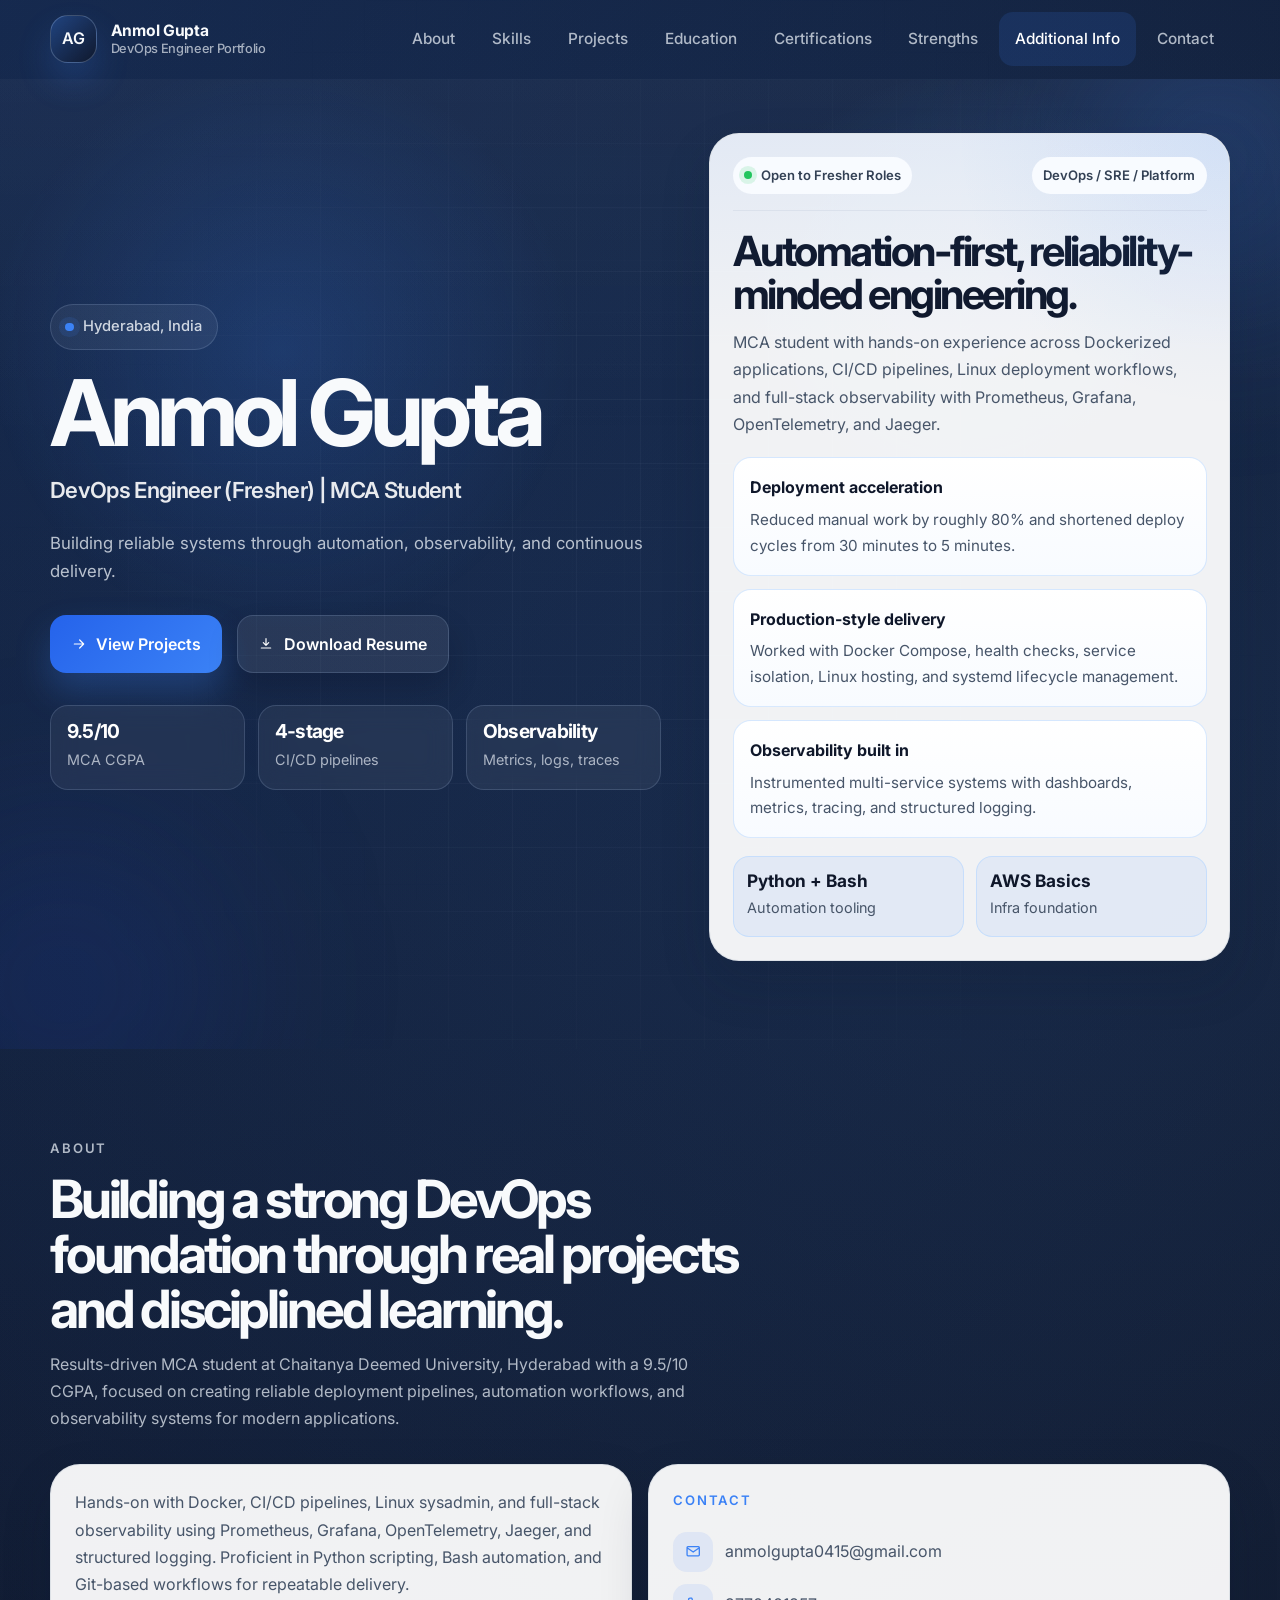
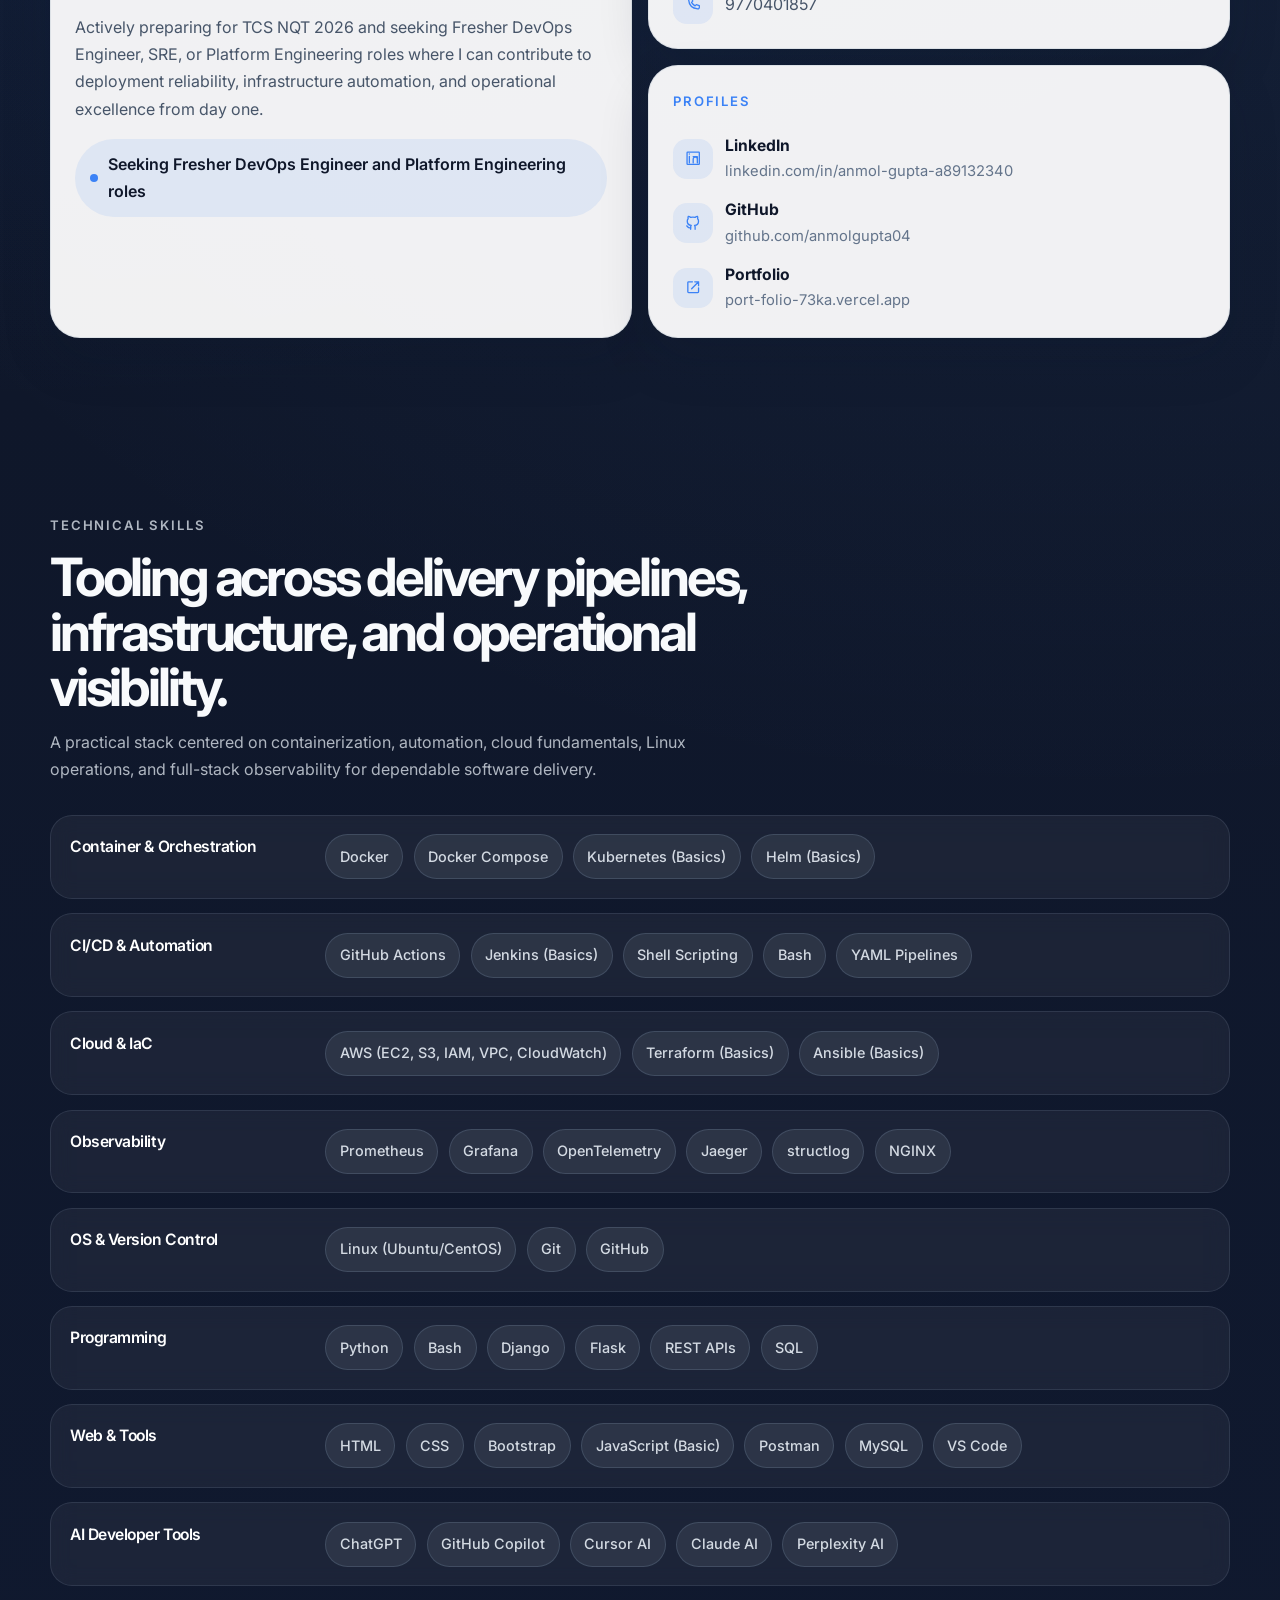
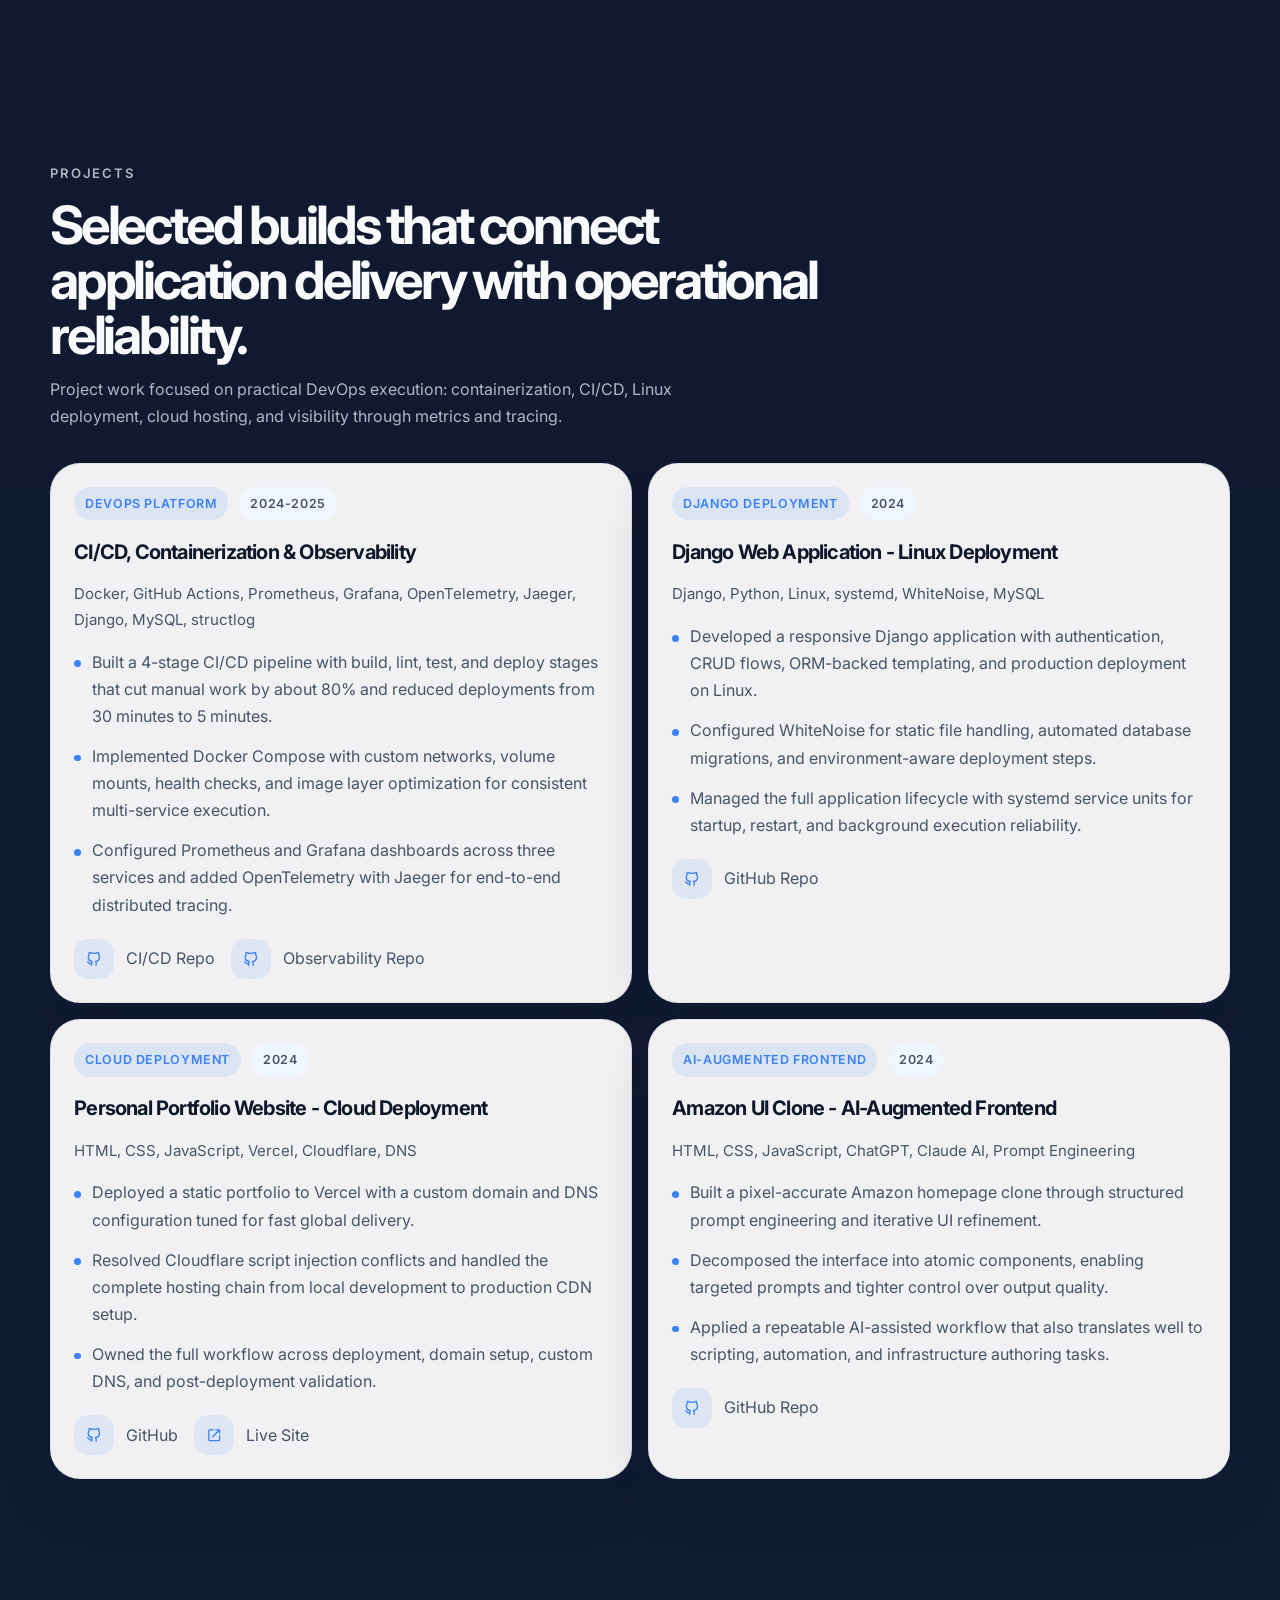
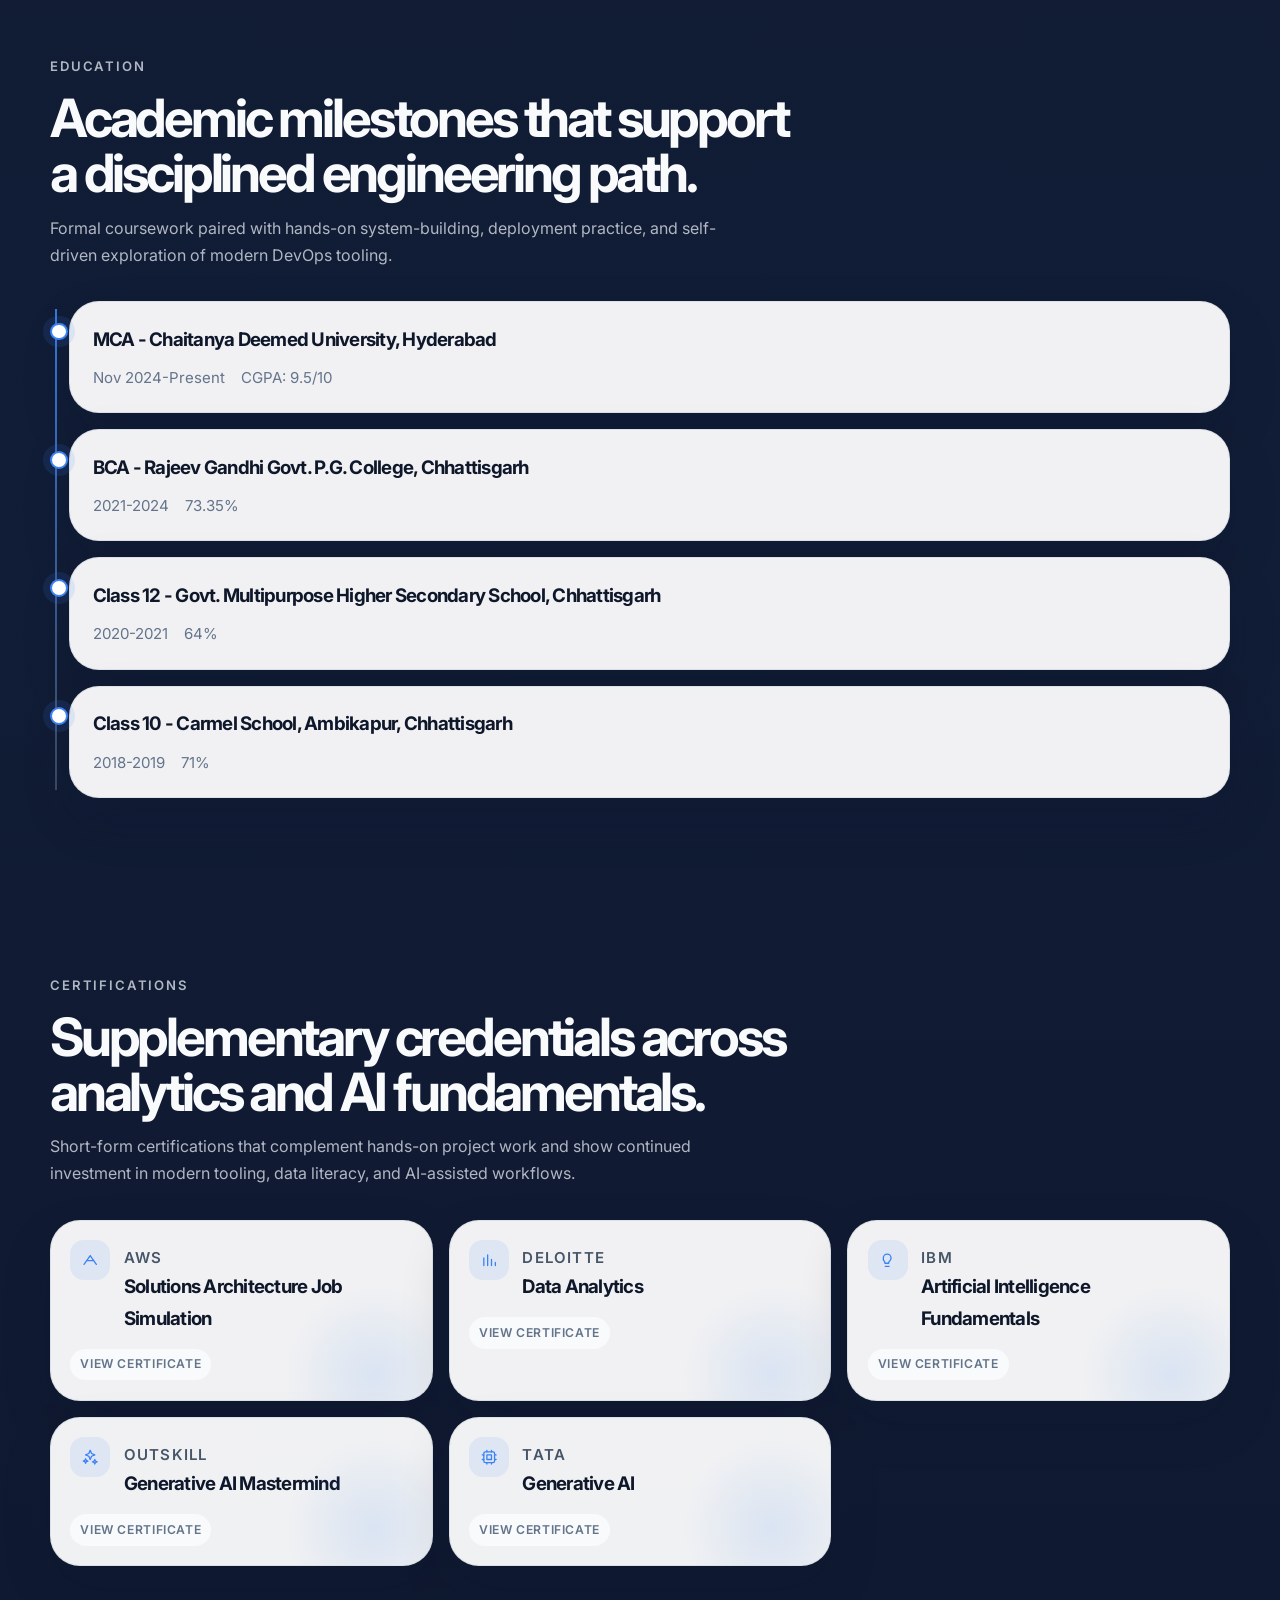
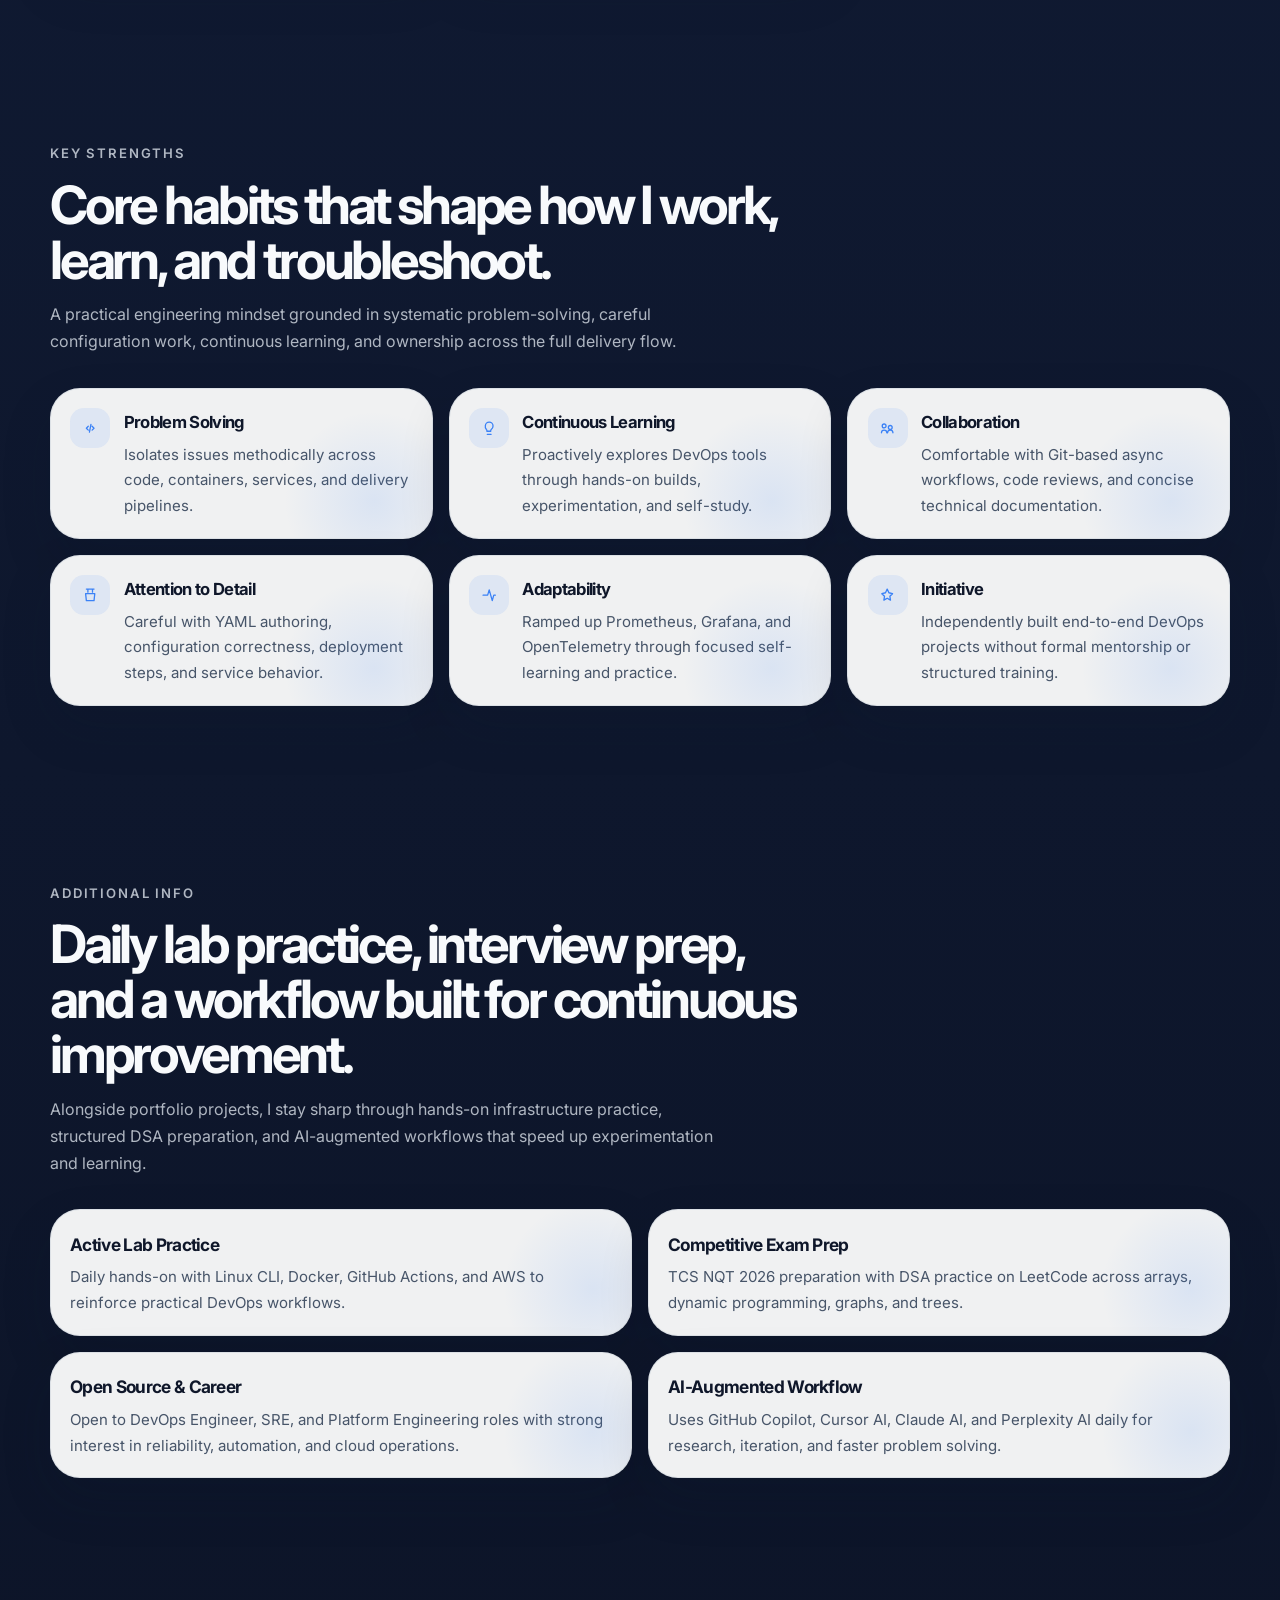
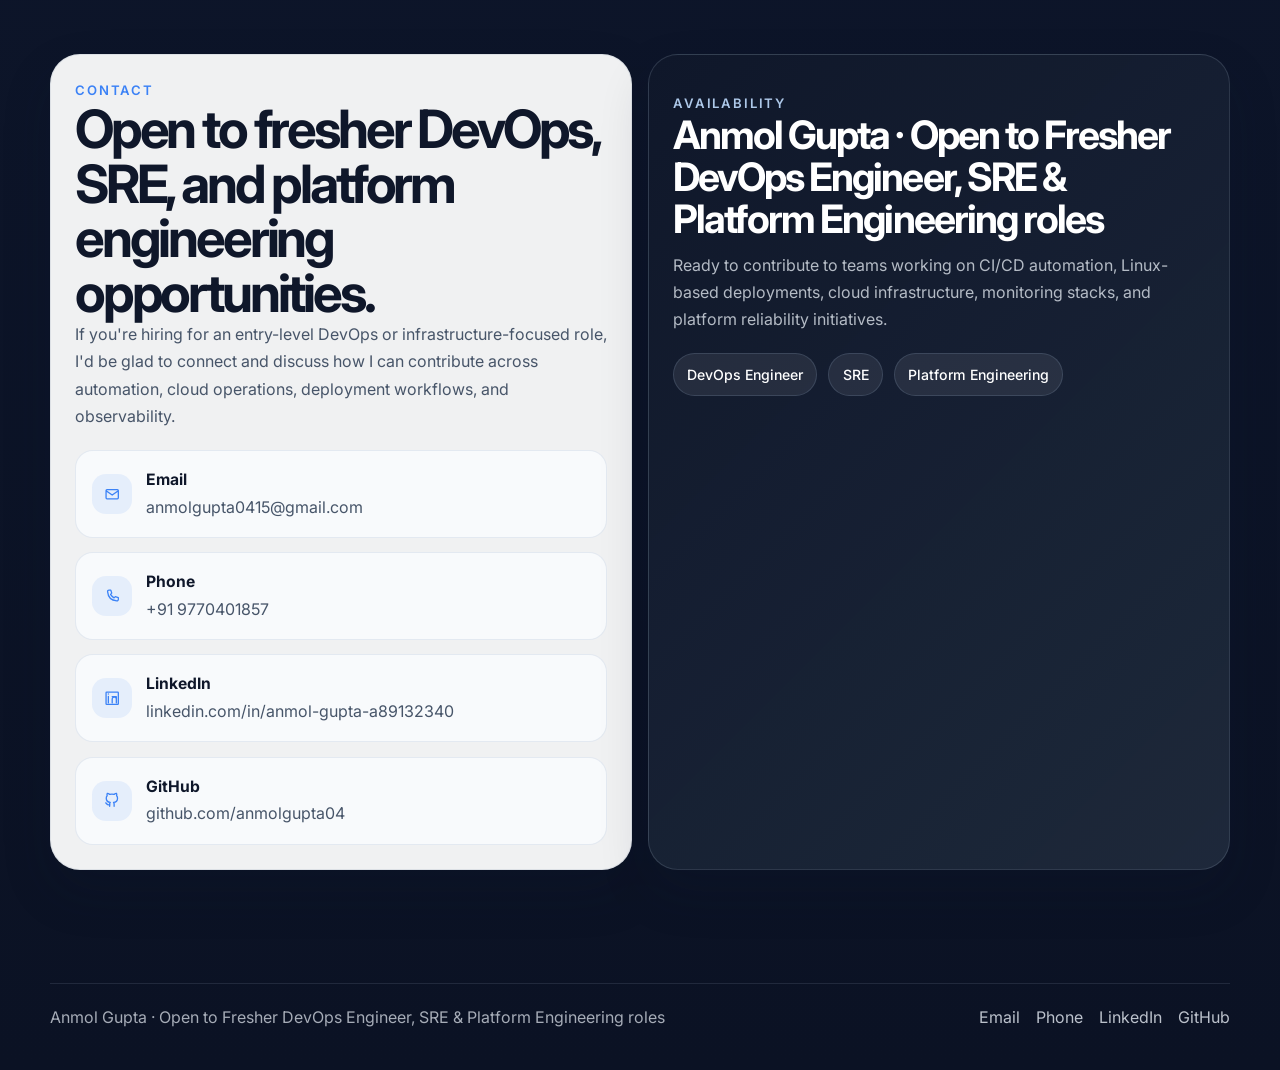
==== commit 615720a5: "Refactor code structure for improved readability and maintainability" ====
--- a/index.html
+++ b/index.html
@@ -6,7 +6,7 @@
   <title>Anmol Gupta | DevOps Engineer Portfolio</title>
   <meta
     name="description"
-    content="Portfolio of Anmol Gupta, a DevOps Engineer fresher and MCA student focused on automation, observability, and continuous delivery."
+    content="Professional portfolio of Anmol Gupta, a DevOps Engineer fresher and MCA student focused on automation, observability, and continuous delivery."
   >
   <meta name="theme-color" content="#0F172A">
   <meta property="og:title" content="Anmol Gupta | DevOps Engineer Portfolio">
@@ -18,7 +18,7 @@
   <link rel="preconnect" href="https://fonts.googleapis.com">
   <link rel="preconnect" href="https://fonts.gstatic.com" crossorigin>
   <link
-    href="https://fonts.googleapis.com/css2?family=Inter:wght@400;500;600;700;800&display=swap"
+    href="https://fonts.googleapis.com/css2?family=Inter:wght@400;500;600&display=swap"
     rel="stylesheet"
   >
   <link rel="stylesheet" href="style.css">
@@ -55,6 +55,8 @@
         <a href="#projects">Projects</a>
         <a href="#education">Education</a>
         <a href="#certifications">Certifications</a>
+        <a href="#strengths">Strengths</a>
+        <a href="#additional-info">Additional Info</a>
         <a href="#contact">Contact</a>
       </nav>
     </div>
@@ -62,8 +64,8 @@
 
   <main id="home">
     <section class="hero">
-      <div class="hero-mesh" aria-hidden="true"></div>
       <div class="hero-grid" aria-hidden="true"></div>
+      <div class="hero-gradient" aria-hidden="true"></div>
 
       <div class="container hero-layout">
         <div>
@@ -80,71 +82,75 @@
 
           <div class="hero-actions" data-reveal style="--delay: 260ms;">
             <a class="btn btn-primary" href="#projects">
-              <svg class="btn-icon" viewBox="0 0 24 24" fill="none" aria-hidden="true">
-                <path d="M5 12h14M13 6l6 6-6 6" stroke="currentColor" stroke-width="1.8" stroke-linecap="round" stroke-linejoin="round"/>
+              <svg viewBox="0 0 24 24" fill="none" aria-hidden="true">
+                <path d="M5 12h14M13 6l6 6-6 6" stroke="currentColor" stroke-width="1.8" stroke-linecap="round" stroke-linejoin="round"></path>
               </svg>
               <span>View Projects</span>
             </a>
-            <a
-              class="btn btn-secondary"
-              href="./resume%20(2).pdf"
-              download="Anmol_Gupta_Resume.pdf"
-              target="_blank"
-              rel="noreferrer"
-            >
-              <svg class="btn-icon" viewBox="0 0 24 24" fill="none" aria-hidden="true">
-                <path d="M12 4v10m0 0 4-4m-4 4-4-4M5 18h14" stroke="currentColor" stroke-width="1.8" stroke-linecap="round" stroke-linejoin="round"/>
+            <a class="btn btn-secondary" href="./AnmolGupta_Resume_2Page.pdf" download="Anmol_Gupta_CV.pdf">
+              <svg viewBox="0 0 24 24" fill="none" aria-hidden="true">
+                <path d="M12 4v10m0 0 4-4m-4 4-4-4M5 18h14" stroke="currentColor" stroke-width="1.8" stroke-linecap="round" stroke-linejoin="round"></path>
               </svg>
               <span>Download Resume</span>
             </a>
           </div>
 
-          <div class="hero-meta" data-reveal style="--delay: 320ms;">
-            <div class="hero-stats">
-              <article class="hero-stat">
-                <strong>9.5/10</strong>
-                <span>MCA CGPA</span>
-              </article>
-              <article class="hero-stat">
-                <strong>CI/CD</strong>
-                <span>Automation focused</span>
-              </article>
-              <article class="hero-stat">
-                <strong>Obs.</strong>
-                <span>Monitoring mindset</span>
-              </article>
-            </div>
+          <div class="hero-strip" data-reveal style="--delay: 320ms;">
+            <article class="hero-stat">
+              <strong>9.5/10</strong>
+              <span>MCA CGPA</span>
+            </article>
+            <article class="hero-stat">
+              <strong>4-stage</strong>
+              <span>CI/CD pipelines</span>
+            </article>
+            <article class="hero-stat">
+              <strong>Observability</strong>
+              <span>Metrics, logs, traces</span>
+            </article>
           </div>
         </div>
 
-        <aside class="hero-card" data-reveal style="--delay: 180ms;" aria-label="Professional summary">
-          <div class="hero-card-top">
+        <aside class="surface hero-panel" data-reveal style="--delay: 180ms;" aria-label="Professional snapshot">
+          <div class="hero-panel-head">
             <div class="status-pill">
               <span aria-hidden="true"></span>
-              Open to opportunities
-            </div>
-            <div class="status-pill">DevOps / Platform</div>
+              Open to Fresher Roles
+            </div>
+            <div class="status-pill">DevOps / SRE / Platform</div>
           </div>
 
-          <div class="hero-card-body">
-            <h2>Professional focus</h2>
+          <div class="hero-panel-body">
+            <h2>Automation-first, reliability-minded engineering.</h2>
             <p>
-              Early-career DevOps engineer with hands-on project experience across CI/CD pipelines,
-              Dockerized applications, cloud fundamentals, and observability tooling.
+              MCA student with hands-on experience across Dockerized applications, CI/CD pipelines,
+              Linux deployment workflows, and full-stack observability with Prometheus, Grafana,
+              OpenTelemetry, and Jaeger.
             </p>
 
-            <div class="insight-grid">
-              <article class="insight-card">
-                <strong>4-stage pipeline</strong>
-                <span>Reduced deploy flow from 30 minutes to 5 minutes.</span>
+            <div class="hero-focus-list">
+              <div class="hero-focus-item">
+                <strong>Deployment acceleration</strong>
+                <span>Reduced manual work by roughly 80% and shortened deploy cycles from 30 minutes to 5 minutes.</span>
+              </div>
+              <div class="hero-focus-item">
+                <strong>Production-style delivery</strong>
+                <span>Worked with Docker Compose, health checks, service isolation, Linux hosting, and systemd lifecycle management.</span>
+              </div>
+              <div class="hero-focus-item">
+                <strong>Observability built in</strong>
+                <span>Instrumented multi-service systems with dashboards, metrics, tracing, and structured logging.</span>
+              </div>
+            </div>
+
+            <div class="hero-panel-metrics">
+              <article>
+                <strong>Python + Bash</strong>
+                <span>Automation tooling</span>
               </article>
-              <article class="insight-card">
-                <strong>Container-first projects</strong>
-                <span>Built with Docker Compose, health checks, and production-style configs.</span>
-              </article>
-              <article class="insight-card">
-                <strong>Visibility by design</strong>
-                <span>Worked with Prometheus, Grafana, OpenTelemetry, and Jaeger traces.</span>
+              <article>
+                <strong>AWS Basics</strong>
+                <span>Infra foundation</span>
               </article>
             </div>
           </div>
@@ -152,71 +158,96 @@
       </div>
     </section>
 
-    <section class="section-shell" id="about">
+    <section class="section-shell" id="about" data-reveal>
       <div class="container">
-        <div class="section-heading" data-reveal>
+        <div class="section-heading">
           <p class="section-kicker">About</p>
-          <h2>Engineering discipline with a strong academic foundation.</h2>
+          <h2>Building a strong DevOps foundation through real projects and disciplined learning.</h2>
           <p>
-            I am an MCA student at Chaitanya Deemed University, Hyderabad, currently maintaining a
-            9.5/10 CGPA. As a DevOps-focused fresher, I enjoy building dependable delivery workflows,
-            improving deployment consistency, and adding observability that helps teams move with confidence.
+            Results-driven MCA student at Chaitanya Deemed University, Hyderabad with a 9.5/10 CGPA,
+            focused on creating reliable deployment pipelines, automation workflows, and observability
+            systems for modern applications.
           </p>
         </div>
 
         <div class="about-grid">
           <article class="surface about-card" data-reveal style="--delay: 80ms;">
-            <p>
-              My core interests are CI/CD, containerization, Linux-based deployment workflows, and
-              observability. I like practical systems work: automating repetitive steps, improving
-              release speed, and making runtime behavior easier to understand through metrics, logs,
-              and tracing.
-            </p>
-            <div class="about-highlight">
-              Passionate about CI/CD, containerization, and observability
-            </div>
-          </article>
-
-          <div class="mini-grid">
-            <article class="surface mini-card" data-reveal style="--delay: 140ms;">
-              <h3>Quick profile</h3>
-              <p>DevOps Engineer fresher based in Hyderabad, India, actively building job-ready platform and deployment skills.</p>
-            </article>
-
-            <article class="surface mini-card" data-reveal style="--delay: 200ms;">
-              <h3>Contact</h3>
-              <div class="link-stack">
-                <a class="contact-link" href="mailto:anmolgupta0415@gmail.com" target="_blank" rel="noreferrer">
+            <div class="about-copy">
+              <p>
+                Hands-on with Docker, CI/CD pipelines, Linux sysadmin, and full-stack observability
+                using Prometheus, Grafana, OpenTelemetry, Jaeger, and structured logging. Proficient
+                in Python scripting, Bash automation, and Git-based workflows for repeatable delivery.
+              </p>
+              <p>
+                Actively preparing for TCS NQT 2026 and seeking Fresher DevOps Engineer, SRE, or
+                Platform Engineering roles where I can contribute to deployment reliability,
+                infrastructure automation, and operational excellence from day one.
+              </p>
+              <div class="about-highlight">
+                <span aria-hidden="true"></span>
+                Seeking Fresher DevOps Engineer and Platform Engineering roles
+              </div>
+            </div>
+          </article>
+
+          <div class="about-side">
+            <article class="surface about-side-card" data-reveal style="--delay: 140ms;">
+              <p class="section-kicker" style="color:#3b82f6;">Contact</p>
+              <div class="about-links">
+                <a class="contact-link" href="mailto:anmolgupta0415@gmail.com">
                   <span class="link-icon" aria-hidden="true">
                     <svg viewBox="0 0 24 24" fill="none">
-                      <path d="M4 7.5 12 13l8-5.5M5.2 6h13.6A1.2 1.2 0 0 1 20 7.2v9.6a1.2 1.2 0 0 1-1.2 1.2H5.2A1.2 1.2 0 0 1 4 16.8V7.2A1.2 1.2 0 0 1 5.2 6Z" stroke="currentColor" stroke-width="1.7" stroke-linecap="round" stroke-linejoin="round"/>
+                      <path d="M4 7.5 12 13l8-5.5M5.2 6h13.6A1.2 1.2 0 0 1 20 7.2v9.6a1.2 1.2 0 0 1-1.2 1.2H5.2A1.2 1.2 0 0 1 4 16.8V7.2A1.2 1.2 0 0 1 5.2 6Z" stroke="currentColor" stroke-width="1.7" stroke-linecap="round" stroke-linejoin="round"></path>
                     </svg>
                   </span>
                   <span>anmolgupta0415@gmail.com</span>
                 </a>
-                <a class="contact-link" href="tel:+919770401857" target="_blank" rel="noreferrer">
+                <a class="contact-link" href="tel:+919770401857">
                   <span class="link-icon" aria-hidden="true">
                     <svg viewBox="0 0 24 24" fill="none">
-                      <path d="M7.8 4h2.4l1.2 4-1.6 1.6a14.3 14.3 0 0 0 4.6 4.6L16 12.6l4 1.2v2.4a1.8 1.8 0 0 1-2 1.8C10.4 17.4 6.6 13.6 6 6A1.8 1.8 0 0 1 7.8 4Z" stroke="currentColor" stroke-width="1.7" stroke-linecap="round" stroke-linejoin="round"/>
+                      <path d="M7.8 4h2.4l1.2 4-1.6 1.6a14.3 14.3 0 0 0 4.6 4.6L16 12.6l4 1.2v2.4a1.8 1.8 0 0 1-2 1.8C10.4 17.4 6.6 13.6 6 6A1.8 1.8 0 0 1 7.8 4Z" stroke="currentColor" stroke-width="1.7" stroke-linecap="round" stroke-linejoin="round"></path>
                     </svg>
                   </span>
                   <span>9770401857</span>
                 </a>
-                <a class="contact-link" href="https://linkedin.com/in/anmol-gupta-a89132340" target="_blank" rel="noreferrer">
+              </div>
+            </article>
+
+            <article class="surface about-side-card" data-reveal style="--delay: 200ms;">
+              <p class="section-kicker" style="color:#3b82f6;">Profiles</p>
+              <div class="social-links">
+                <a class="social-link" href="https://linkedin.com/in/anmol-gupta-a89132340" target="_blank" rel="noopener noreferrer">
                   <span class="link-icon" aria-hidden="true">
                     <svg viewBox="0 0 24 24" fill="none">
-                      <path d="M7 9.5V18M7 6.5v.01M12 18v-4.8a2.7 2.7 0 0 1 5.4 0V18M12 10h5.4V18M4.8 4h14.4A.8.8 0 0 1 20 4.8v14.4a.8.8 0 0 1-.8.8H4.8a.8.8 0 0 1-.8-.8V4.8a.8.8 0 0 1 .8-.8Z" stroke="currentColor" stroke-width="1.7" stroke-linecap="round" stroke-linejoin="round"/>
+                      <path d="M7 9.5V18M7 6.5v.01M12 18v-4.8a2.7 2.7 0 0 1 5.4 0V18M12 10h5.4V18M4.8 4h14.4A.8.8 0 0 1 20 4.8v14.4a.8.8 0 0 1-.8.8H4.8a.8.8 0 0 1-.8-.8V4.8a.8.8 0 0 1 .8-.8Z" stroke="currentColor" stroke-width="1.7" stroke-linecap="round" stroke-linejoin="round"></path>
                     </svg>
                   </span>
-                  <span>LinkedIn</span>
+                  <span>
+                    <strong>LinkedIn</strong>
+                    <span>linkedin.com/in/anmol-gupta-a89132340</span>
+                  </span>
                 </a>
-                <a class="contact-link" href="https://github.com/anmolgupta04" target="_blank" rel="noreferrer">
+                <a class="social-link" href="https://github.com/anmolgupta04" target="_blank" rel="noopener noreferrer">
                   <span class="link-icon" aria-hidden="true">
                     <svg viewBox="0 0 24 24" fill="none">
-                      <path d="M9 18c-4 1.2-4-2-5.5-2.4M14.5 20v-3a2.6 2.6 0 0 0-.76-2.04c2.54-.28 5.21-1.25 5.21-5.66a4.42 4.42 0 0 0-1.2-3.06 4.1 4.1 0 0 0-.07-3.02s-.98-.31-3.18 1.18a11.05 11.05 0 0 0-5.8 0C6.5 2.91 5.52 3.22 5.52 3.22a4.1 4.1 0 0 0-.07 3.02 4.42 4.42 0 0 0-1.2 3.06c0 4.4 2.67 5.38 5.2 5.66A2.6 2.6 0 0 0 8.7 17v3" stroke="currentColor" stroke-width="1.7" stroke-linecap="round" stroke-linejoin="round"/>
+                      <path d="M9 18c-4 1.2-4-2-5.5-2.4M14.5 20v-3a2.6 2.6 0 0 0-.76-2.04c2.54-.28 5.21-1.25 5.21-5.66a4.42 4.42 0 0 0-1.2-3.06 4.1 4.1 0 0 0-.07-3.02s-.98-.31-3.18 1.18a11.05 11.05 0 0 0-5.8 0C6.5 2.91 5.52 3.22 5.52 3.22a4.1 4.1 0 0 0-.07 3.02 4.42 4.42 0 0 0-1.2 3.06c0 4.4 2.67 5.38 5.2 5.66A2.6 2.6 0 0 0 8.7 17v3" stroke="currentColor" stroke-width="1.7" stroke-linecap="round" stroke-linejoin="round"></path>
                     </svg>
                   </span>
-                  <span>GitHub</span>
+                  <span>
+                    <strong>GitHub</strong>
+                    <span>github.com/anmolgupta04</span>
+                  </span>
+                </a>
+                <a class="social-link" href="https://port-folio-73ka.vercel.app" target="_blank" rel="noopener noreferrer">
+                  <span class="link-icon" aria-hidden="true">
+                    <svg viewBox="0 0 24 24" fill="none">
+                      <path d="M14 5h5v5M10 14 19 5M19 13v5a1 1 0 0 1-1 1H6a1 1 0 0 1-1-1V6a1 1 0 0 1 1-1h5" stroke="currentColor" stroke-width="1.7" stroke-linecap="round" stroke-linejoin="round"></path>
+                    </svg>
+                  </span>
+                  <span>
+                    <strong>Portfolio</strong>
+                    <span>port-folio-73ka.vercel.app</span>
+                  </span>
                 </a>
               </div>
             </article>
@@ -225,114 +256,62 @@
       </div>
     </section>
 
-    <section class="section-shell" id="skills">
+    <section class="section-shell" id="skills" data-reveal>
       <div class="container">
-        <div class="section-heading" data-reveal>
+        <div class="section-heading">
           <p class="section-kicker">Technical Skills</p>
-          <h2>Practical tools for modern delivery pipelines.</h2>
+          <h2>Tooling across delivery pipelines, infrastructure, and operational visibility.</h2>
           <p>
-            A foundation built around automation, containerized deployments, cloud basics, and
-            observability for reliable software systems.
+            A practical stack centered on containerization, automation, cloud fundamentals, Linux
+            operations, and full-stack observability for dependable software delivery.
           </p>
         </div>
 
-        <div class="skills-grid">
-          <article class="surface skill-card" data-reveal style="--delay: 40ms;">
-            <div class="skill-head">
-              <span class="skill-icon" aria-hidden="true">
-                <svg viewBox="0 0 24 24" fill="none">
-                  <path d="M4 8.5 12 4l8 4.5-8 4.5L4 8.5ZM4 15.5l8 4.5 8-4.5M4 12l8 4.5 8-4.5" stroke="currentColor" stroke-width="1.7" stroke-linecap="round" stroke-linejoin="round"/>
-                </svg>
-              </span>
-              <div>
-                <h3>Containers &amp; Orchestration</h3>
-                <p>Portable environments and service composition.</p>
-              </div>
-            </div>
+        <div class="skills-board">
+          <article class="skill-row" data-reveal style="--delay: 40ms;">
+            <div class="skill-label">Container &amp; Orchestration</div>
             <div class="badge-group">
               <span class="badge">Docker</span>
               <span class="badge">Docker Compose</span>
               <span class="badge">Kubernetes (Basics)</span>
-            </div>
-          </article>
-
-          <article class="surface skill-card" data-reveal style="--delay: 90ms;">
-            <div class="skill-head">
-              <span class="skill-icon" aria-hidden="true">
-                <svg viewBox="0 0 24 24" fill="none">
-                  <path d="M12 3v4M12 17v4M4.9 6.9l2.8 2.8M16.3 14.3l2.8 2.8M3 12h4M17 12h4M4.9 17.1l2.8-2.8M16.3 9.7l2.8-2.8" stroke="currentColor" stroke-width="1.7" stroke-linecap="round" stroke-linejoin="round"/>
-                  <circle cx="12" cy="12" r="3" stroke="currentColor" stroke-width="1.7"/>
-                </svg>
-              </span>
-              <div>
-                <h3>CI/CD &amp; Automation</h3>
-                <p>Fast, repeatable, and scriptable release workflows.</p>
-              </div>
-            </div>
+              <span class="badge">Helm (Basics)</span>
+            </div>
+          </article>
+
+          <article class="skill-row" data-reveal style="--delay: 80ms;">
+            <div class="skill-label">CI/CD &amp; Automation</div>
             <div class="badge-group">
               <span class="badge">GitHub Actions</span>
-              <span class="badge">Jenkins</span>
+              <span class="badge">Jenkins (Basics)</span>
               <span class="badge">Shell Scripting</span>
               <span class="badge">Bash</span>
               <span class="badge">YAML Pipelines</span>
             </div>
           </article>
 
-          <article class="surface skill-card" data-reveal style="--delay: 140ms;">
-            <div class="skill-head">
-              <span class="skill-icon" aria-hidden="true">
-                <svg viewBox="0 0 24 24" fill="none">
-                  <path d="M6 18h11a3 3 0 1 0-.62-5.94A5 5 0 0 0 6.5 9.5 3.5 3.5 0 0 0 6 18Z" stroke="currentColor" stroke-width="1.7" stroke-linecap="round" stroke-linejoin="round"/>
-                </svg>
-              </span>
-              <div>
-                <h3>Cloud &amp; IaC</h3>
-                <p>Core infrastructure concepts across AWS and automation tooling.</p>
-              </div>
-            </div>
+          <article class="skill-row" data-reveal style="--delay: 120ms;">
+            <div class="skill-label">Cloud &amp; IaC</div>
             <div class="badge-group">
-              <span class="badge">AWS EC2</span>
-              <span class="badge">AWS S3</span>
-              <span class="badge">IAM</span>
-              <span class="badge">VPC</span>
-              <span class="badge">CloudWatch</span>
+              <span class="badge">AWS (EC2, S3, IAM, VPC, CloudWatch)</span>
               <span class="badge">Terraform (Basics)</span>
               <span class="badge">Ansible (Basics)</span>
             </div>
           </article>
 
-          <article class="surface skill-card" data-reveal style="--delay: 190ms;">
-            <div class="skill-head">
-              <span class="skill-icon" aria-hidden="true">
-                <svg viewBox="0 0 24 24" fill="none">
-                  <path d="M4 16.5 9 11l3 3 8-8M20 12v5.5A1.5 1.5 0 0 1 18.5 19h-13A1.5 1.5 0 0 1 4 17.5v-11A1.5 1.5 0 0 1 5.5 5H11" stroke="currentColor" stroke-width="1.7" stroke-linecap="round" stroke-linejoin="round"/>
-                </svg>
-              </span>
-              <div>
-                <h3>Observability</h3>
-                <p>Metrics, dashboards, tracing, and system visibility.</p>
-              </div>
-            </div>
+          <article class="skill-row" data-reveal style="--delay: 160ms;">
+            <div class="skill-label">Observability</div>
             <div class="badge-group">
               <span class="badge">Prometheus</span>
               <span class="badge">Grafana</span>
               <span class="badge">OpenTelemetry</span>
               <span class="badge">Jaeger</span>
-            </div>
-          </article>
-
-          <article class="surface skill-card" data-reveal style="--delay: 240ms;">
-            <div class="skill-head">
-              <span class="skill-icon" aria-hidden="true">
-                <svg viewBox="0 0 24 24" fill="none">
-                  <path d="M4 6.5h16M7 4v5M17 4v5M6 10.5h12v7A1.5 1.5 0 0 1 16.5 19h-9A1.5 1.5 0 0 1 6 17.5v-7Z" stroke="currentColor" stroke-width="1.7" stroke-linecap="round" stroke-linejoin="round"/>
-                </svg>
-              </span>
-              <div>
-                <h3>OS &amp; Version Control</h3>
-                <p>Reliable daily tooling for development and deployment.</p>
-              </div>
-            </div>
+              <span class="badge">structlog</span>
+              <span class="badge">NGINX</span>
+            </div>
+          </article>
+
+          <article class="skill-row" data-reveal style="--delay: 200ms;">
+            <div class="skill-label">OS &amp; Version Control</div>
             <div class="badge-group">
               <span class="badge">Linux (Ubuntu/CentOS)</span>
               <span class="badge">Git</span>
@@ -340,18 +319,8 @@
             </div>
           </article>
 
-          <article class="surface skill-card" data-reveal style="--delay: 290ms;">
-            <div class="skill-head">
-              <span class="skill-icon" aria-hidden="true">
-                <svg viewBox="0 0 24 24" fill="none">
-                  <path d="M8 8.5 5 12l3 3.5M16 8.5 19 12l-3 3.5M13.5 5 10.5 19" stroke="currentColor" stroke-width="1.7" stroke-linecap="round" stroke-linejoin="round"/>
-                </svg>
-              </span>
-              <div>
-                <h3>Programming</h3>
-                <p>Application and backend fundamentals that support DevOps work.</p>
-              </div>
-            </div>
+          <article class="skill-row" data-reveal style="--delay: 240ms;">
+            <div class="skill-label">Programming</div>
             <div class="badge-group">
               <span class="badge">Python</span>
               <span class="badge">Bash</span>
@@ -361,189 +330,217 @@
               <span class="badge">SQL</span>
             </div>
           </article>
-        </div>
-      </div>
-    </section>
-
-    <section class="section-shell" id="projects">
-      <div class="container">
-        <div class="section-heading" data-reveal>
-          <p class="section-kicker">Projects</p>
-          <h2>Selected work with an infrastructure-first mindset.</h2>
-          <p>
-            Projects focused on automation, deployment reliability, and operational visibility.
-          </p>
-        </div>
-
-        <div class="projects-grid">
-          <article class="surface project-card" data-reveal style="--delay: 50ms;">
-            <div class="project-header">
-              <div class="project-title-group">
-                <span class="project-chip">Featured Project</span>
-                <h3>DevOps Platform</h3>
-                <p>CI/CD, containerization, and observability for a modern application workflow.</p>
-              </div>
-            </div>
-
-            <div class="badge-group">
-              <span class="badge">Docker</span>
-              <span class="badge">GitHub Actions</span>
-              <span class="badge">Prometheus</span>
-              <span class="badge">Grafana</span>
-              <span class="badge">OpenTelemetry</span>
-              <span class="badge">Django</span>
-              <span class="badge">MySQL</span>
-            </div>
-
-            <ul class="project-list">
-              <li>Built a 4-stage CI/CD pipeline that cut manual deployment effort by 80%.</li>
-              <li>Reduced deployment time from 30 minutes to 5 minutes with automated build, test, and release flow.</li>
-              <li>Containerized services with Docker Compose and health checks for better local and deployment consistency.</li>
-              <li>Added Prometheus, Grafana, OpenTelemetry, and Jaeger for dashboards and distributed tracing.</li>
-            </ul>
-
-            <div class="project-links">
-              <a class="project-link" href="https://github.com/anmolgupta04/cicd-pipeline" target="_blank" rel="noreferrer">
-                <span class="link-icon" aria-hidden="true">
-                  <svg viewBox="0 0 24 24" fill="none">
-                    <path d="M9 18c-4 1.2-4-2-5.5-2.4M14.5 20v-3a2.6 2.6 0 0 0-.76-2.04c2.54-.28 5.21-1.25 5.21-5.66a4.42 4.42 0 0 0-1.2-3.06 4.1 4.1 0 0 0-.07-3.02s-.98-.31-3.18 1.18a11.05 11.05 0 0 0-5.8 0C6.5 2.91 5.52 3.22 5.52 3.22a4.1 4.1 0 0 0-.07 3.02 4.42 4.42 0 0 0-1.2 3.06c0 4.4 2.67 5.38 5.2 5.66A2.6 2.6 0 0 0 8.7 17v3" stroke="currentColor" stroke-width="1.7" stroke-linecap="round" stroke-linejoin="round"/>
-                  </svg>
-                </span>
-                <span>View on GitHub</span>
-              </a>
-            </div>
-          </article>
-
-          <article class="surface project-card" data-reveal style="--delay: 110ms;">
-            <div class="project-header">
-              <div class="project-title-group">
-                <span class="project-chip">Application Project</span>
-                <h3>Django Web Application</h3>
-                <p>Production-style Django setup with authentication, CRUD flows, and Linux deployment.</p>
-              </div>
-            </div>
-
-            <div class="badge-group">
-              <span class="badge">Django</span>
-              <span class="badge">Python</span>
-              <span class="badge">Linux</span>
-              <span class="badge">systemd</span>
-              <span class="badge">WhiteNoise</span>
-              <span class="badge">MySQL</span>
-            </div>
-
-            <ul class="project-list">
-              <li>Implemented user authentication and CRUD operations with Django ORM and templating.</li>
-              <li>Prepared production-oriented configuration for Linux deployment and static asset delivery.</li>
-              <li>Used systemd service management to run the application reliably in a server environment.</li>
-            </ul>
-
-            <div class="project-links">
-              <a class="project-link" href="https://github.com/anmolgupta04/django-webapp" target="_blank" rel="noreferrer">
-                <span class="link-icon" aria-hidden="true">
-                  <svg viewBox="0 0 24 24" fill="none">
-                    <path d="M9 18c-4 1.2-4-2-5.5-2.4M14.5 20v-3a2.6 2.6 0 0 0-.76-2.04c2.54-.28 5.21-1.25 5.21-5.66a4.42 4.42 0 0 0-1.2-3.06 4.1 4.1 0 0 0-.07-3.02s-.98-.31-3.18 1.18a11.05 11.05 0 0 0-5.8 0C6.5 2.91 5.52 3.22 5.52 3.22a4.1 4.1 0 0 0-.07 3.02 4.42 4.42 0 0 0-1.2 3.06c0 4.4 2.67 5.38 5.2 5.66A2.6 2.6 0 0 0 8.7 17v3" stroke="currentColor" stroke-width="1.7" stroke-linecap="round" stroke-linejoin="round"/>
-                  </svg>
-                </span>
-                <span>View on GitHub</span>
-              </a>
-            </div>
-          </article>
-
-          <article class="surface project-card" data-reveal style="--delay: 170ms;">
-            <div class="project-header">
-              <div class="project-title-group">
-                <span class="project-chip">Personal Brand</span>
-                <h3>Personal Portfolio Website</h3>
-                <p>End-to-end static site deployment with hosting, domain setup, and DNS configuration.</p>
-              </div>
-            </div>
-
+
+          <article class="skill-row" data-reveal style="--delay: 280ms;">
+            <div class="skill-label">Web &amp; Tools</div>
             <div class="badge-group">
               <span class="badge">HTML</span>
               <span class="badge">CSS</span>
-              <span class="badge">JavaScript</span>
-              <span class="badge">Vercel</span>
-              <span class="badge">Cloudflare</span>
-              <span class="badge">DNS</span>
-            </div>
-
+              <span class="badge">Bootstrap</span>
+              <span class="badge">JavaScript (Basic)</span>
+              <span class="badge">Postman</span>
+              <span class="badge">MySQL</span>
+              <span class="badge">VS Code</span>
+            </div>
+          </article>
+
+          <article class="skill-row" data-reveal style="--delay: 320ms;">
+            <div class="skill-label">AI Developer Tools</div>
+            <div class="badge-group">
+              <span class="badge">ChatGPT</span>
+              <span class="badge">GitHub Copilot</span>
+              <span class="badge">Cursor AI</span>
+              <span class="badge">Claude AI</span>
+              <span class="badge">Perplexity AI</span>
+            </div>
+          </article>
+        </div>
+      </div>
+    </section>
+
+    <section class="section-shell" id="projects" data-reveal>
+      <div class="container">
+        <div class="section-heading">
+          <p class="section-kicker">Projects</p>
+          <h2>Selected builds that connect application delivery with operational reliability.</h2>
+          <p>
+            Project work focused on practical DevOps execution: containerization, CI/CD, Linux
+            deployment, cloud hosting, and visibility through metrics and tracing.
+          </p>
+        </div>
+
+        <div class="projects-grid">
+          <article class="surface project-card" data-reveal style="--delay: 40ms;">
+            <div class="project-meta">
+              <span class="project-chip">DevOps Platform</span>
+              <span class="project-year">2024-2025</span>
+            </div>
+            <h3>CI/CD, Containerization &amp; Observability</h3>
+            <p class="project-stack">
+              Docker, GitHub Actions, Prometheus, Grafana, OpenTelemetry, Jaeger, Django, MySQL, structlog
+            </p>
             <ul class="project-list">
-              <li>Designed and deployed a personal portfolio website on Vercel.</li>
-              <li>Configured custom domain routing and Cloudflare DNS setup for public availability.</li>
-              <li>Handled the full deployment path from local development to live hosting.</li>
+              <li>Built a 4-stage CI/CD pipeline with build, lint, test, and deploy stages that cut manual work by about 80% and reduced deployments from 30 minutes to 5 minutes.</li>
+              <li>Implemented Docker Compose with custom networks, volume mounts, health checks, and image layer optimization for consistent multi-service execution.</li>
+              <li>Configured Prometheus and Grafana dashboards across three services and added OpenTelemetry with Jaeger for end-to-end distributed tracing.</li>
             </ul>
-
             <div class="project-links">
-              <a class="project-link" href="https://github.com/anmolgupta04" target="_blank" rel="noreferrer">
+              <a class="project-link" href="https://github.com/anmolgupta04/cicd-pipeline" target="_blank" rel="noopener noreferrer">
                 <span class="link-icon" aria-hidden="true">
                   <svg viewBox="0 0 24 24" fill="none">
-                    <path d="M9 18c-4 1.2-4-2-5.5-2.4M14.5 20v-3a2.6 2.6 0 0 0-.76-2.04c2.54-.28 5.21-1.25 5.21-5.66a4.42 4.42 0 0 0-1.2-3.06 4.1 4.1 0 0 0-.07-3.02s-.98-.31-3.18 1.18a11.05 11.05 0 0 0-5.8 0C6.5 2.91 5.52 3.22 5.52 3.22a4.1 4.1 0 0 0-.07 3.02 4.42 4.42 0 0 0-1.2 3.06c0 4.4 2.67 5.38 5.2 5.66A2.6 2.6 0 0 0 8.7 17v3" stroke="currentColor" stroke-width="1.7" stroke-linecap="round" stroke-linejoin="round"/>
+                    <path d="M9 18c-4 1.2-4-2-5.5-2.4M14.5 20v-3a2.6 2.6 0 0 0-.76-2.04c2.54-.28 5.21-1.25 5.21-5.66a4.42 4.42 0 0 0-1.2-3.06 4.1 4.1 0 0 0-.07-3.02s-.98-.31-3.18 1.18a11.05 11.05 0 0 0-5.8 0C6.5 2.91 5.52 3.22 5.52 3.22a4.1 4.1 0 0 0-.07 3.02 4.42 4.42 0 0 0-1.2 3.06c0 4.4 2.67 5.38 5.2 5.66A2.6 2.6 0 0 0 8.7 17v3" stroke="currentColor" stroke-width="1.7" stroke-linecap="round" stroke-linejoin="round"></path>
+                  </svg>
+                </span>
+                <span>CI/CD Repo</span>
+              </a>
+              <a class="project-link" href="https://github.com/anmolgupta04/observability-pipeline" target="_blank" rel="noopener noreferrer">
+                <span class="link-icon" aria-hidden="true">
+                  <svg viewBox="0 0 24 24" fill="none">
+                    <path d="M9 18c-4 1.2-4-2-5.5-2.4M14.5 20v-3a2.6 2.6 0 0 0-.76-2.04c2.54-.28 5.21-1.25 5.21-5.66a4.42 4.42 0 0 0-1.2-3.06 4.1 4.1 0 0 0-.07-3.02s-.98-.31-3.18 1.18a11.05 11.05 0 0 0-5.8 0C6.5 2.91 5.52 3.22 5.52 3.22a4.1 4.1 0 0 0-.07 3.02 4.42 4.42 0 0 0-1.2 3.06c0 4.4 2.67 5.38 5.2 5.66A2.6 2.6 0 0 0 8.7 17v3" stroke="currentColor" stroke-width="1.7" stroke-linecap="round" stroke-linejoin="round"></path>
+                  </svg>
+                </span>
+                <span>Observability Repo</span>
+              </a>
+            </div>
+          </article>
+
+          <article class="surface project-card" data-reveal style="--delay: 80ms;">
+            <div class="project-meta">
+              <span class="project-chip">Django Deployment</span>
+              <span class="project-year">2024</span>
+            </div>
+            <h3>Django Web Application - Linux Deployment</h3>
+            <p class="project-stack">
+              Django, Python, Linux, systemd, WhiteNoise, MySQL
+            </p>
+            <ul class="project-list">
+              <li>Developed a responsive Django application with authentication, CRUD flows, ORM-backed templating, and production deployment on Linux.</li>
+              <li>Configured WhiteNoise for static file handling, automated database migrations, and environment-aware deployment steps.</li>
+              <li>Managed the full application lifecycle with systemd service units for startup, restart, and background execution reliability.</li>
+            </ul>
+            <div class="project-links">
+              <a class="project-link" href="https://github.com/anmolgupta04/django-webapp" target="_blank" rel="noopener noreferrer">
+                <span class="link-icon" aria-hidden="true">
+                  <svg viewBox="0 0 24 24" fill="none">
+                    <path d="M9 18c-4 1.2-4-2-5.5-2.4M14.5 20v-3a2.6 2.6 0 0 0-.76-2.04c2.54-.28 5.21-1.25 5.21-5.66a4.42 4.42 0 0 0-1.2-3.06 4.1 4.1 0 0 0-.07-3.02s-.98-.31-3.18 1.18a11.05 11.05 0 0 0-5.8 0C6.5 2.91 5.52 3.22 5.52 3.22a4.1 4.1 0 0 0-.07 3.02 4.42 4.42 0 0 0-1.2 3.06c0 4.4 2.67 5.38 5.2 5.66A2.6 2.6 0 0 0 8.7 17v3" stroke="currentColor" stroke-width="1.7" stroke-linecap="round" stroke-linejoin="round"></path>
+                  </svg>
+                </span>
+                <span>GitHub Repo</span>
+              </a>
+            </div>
+          </article>
+
+          <article class="surface project-card" data-reveal style="--delay: 120ms;">
+            <div class="project-meta">
+              <span class="project-chip">Cloud Deployment</span>
+              <span class="project-year">2024</span>
+            </div>
+            <h3>Personal Portfolio Website - Cloud Deployment</h3>
+            <p class="project-stack">
+              HTML, CSS, JavaScript, Vercel, Cloudflare, DNS
+            </p>
+            <ul class="project-list">
+              <li>Deployed a static portfolio to Vercel with a custom domain and DNS configuration tuned for fast global delivery.</li>
+              <li>Resolved Cloudflare script injection conflicts and handled the complete hosting chain from local development to production CDN setup.</li>
+              <li>Owned the full workflow across deployment, domain setup, custom DNS, and post-deployment validation.</li>
+            </ul>
+            <div class="project-links">
+              <a class="project-link" href="https://github.com/anmolgupta04" target="_blank" rel="noopener noreferrer">
+                <span class="link-icon" aria-hidden="true">
+                  <svg viewBox="0 0 24 24" fill="none">
+                    <path d="M9 18c-4 1.2-4-2-5.5-2.4M14.5 20v-3a2.6 2.6 0 0 0-.76-2.04c2.54-.28 5.21-1.25 5.21-5.66a4.42 4.42 0 0 0-1.2-3.06 4.1 4.1 0 0 0-.07-3.02s-.98-.31-3.18 1.18a11.05 11.05 0 0 0-5.8 0C6.5 2.91 5.52 3.22 5.52 3.22a4.1 4.1 0 0 0-.07 3.02 4.42 4.42 0 0 0-1.2 3.06c0 4.4 2.67 5.38 5.2 5.66A2.6 2.6 0 0 0 8.7 17v3" stroke="currentColor" stroke-width="1.7" stroke-linecap="round" stroke-linejoin="round"></path>
                   </svg>
                 </span>
                 <span>GitHub</span>
               </a>
-              <a class="project-link" href="https://port-folio-73ka.vercel.app" target="_blank" rel="noreferrer">
+              <a class="project-link" href="https://port-folio-73ka.vercel.app" target="_blank" rel="noopener noreferrer">
                 <span class="link-icon" aria-hidden="true">
                   <svg viewBox="0 0 24 24" fill="none">
-                    <path d="M14 5h5v5M10 14 19 5M19 13v5a1 1 0 0 1-1 1H6a1 1 0 0 1-1-1V6a1 1 0 0 1 1-1h5" stroke="currentColor" stroke-width="1.7" stroke-linecap="round" stroke-linejoin="round"/>
+                    <path d="M14 5h5v5M10 14 19 5M19 13v5a1 1 0 0 1-1 1H6a1 1 0 0 1-1-1V6a1 1 0 0 1 1-1h5" stroke="currentColor" stroke-width="1.7" stroke-linecap="round" stroke-linejoin="round"></path>
                   </svg>
                 </span>
                 <span>Live Site</span>
               </a>
             </div>
           </article>
+
+          <article class="surface project-card" data-reveal style="--delay: 160ms;">
+            <div class="project-meta">
+              <span class="project-chip">AI-Augmented Frontend</span>
+              <span class="project-year">2024</span>
+            </div>
+            <h3>Amazon UI Clone - AI-Augmented Frontend</h3>
+            <p class="project-stack">
+              HTML, CSS, JavaScript, ChatGPT, Claude AI, Prompt Engineering
+            </p>
+            <ul class="project-list">
+              <li>Built a pixel-accurate Amazon homepage clone through structured prompt engineering and iterative UI refinement.</li>
+              <li>Decomposed the interface into atomic components, enabling targeted prompts and tighter control over output quality.</li>
+              <li>Applied a repeatable AI-assisted workflow that also translates well to scripting, automation, and infrastructure authoring tasks.</li>
+            </ul>
+            <div class="project-links">
+              <a class="project-link" href="https://github.com/anmolgupta04/amazon-clone" target="_blank" rel="noopener noreferrer">
+                <span class="link-icon" aria-hidden="true">
+                  <svg viewBox="0 0 24 24" fill="none">
+                    <path d="M9 18c-4 1.2-4-2-5.5-2.4M14.5 20v-3a2.6 2.6 0 0 0-.76-2.04c2.54-.28 5.21-1.25 5.21-5.66a4.42 4.42 0 0 0-1.2-3.06 4.1 4.1 0 0 0-.07-3.02s-.98-.31-3.18 1.18a11.05 11.05 0 0 0-5.8 0C6.5 2.91 5.52 3.22 5.52 3.22a4.1 4.1 0 0 0-.07 3.02 4.42 4.42 0 0 0-1.2 3.06c0 4.4 2.67 5.38 5.2 5.66A2.6 2.6 0 0 0 8.7 17v3" stroke="currentColor" stroke-width="1.7" stroke-linecap="round" stroke-linejoin="round"></path>
+                  </svg>
+                </span>
+                <span>GitHub Repo</span>
+              </a>
+            </div>
+          </article>
         </div>
       </div>
     </section>
 
-    <section class="section-shell" id="education">
+    <section class="section-shell" id="education" data-reveal>
       <div class="container">
-        <div class="section-heading" data-reveal>
+        <div class="section-heading">
           <p class="section-kicker">Education</p>
-          <h2>Academic journey and milestones.</h2>
+          <h2>Academic milestones that support a disciplined engineering path.</h2>
           <p>
-            Consistent academic progress alongside hands-on technical learning and portfolio building.
+            Formal coursework paired with hands-on system-building, deployment practice, and
+            self-driven exploration of modern DevOps tooling.
           </p>
         </div>
 
-        <div class="education-wrap">
-          <article class="edu-item" data-reveal style="--delay: 40ms;">
-            <div class="surface edu-card">
+        <div class="timeline">
+          <article class="timeline-item" data-reveal style="--delay: 40ms;">
+            <div class="surface timeline-card">
               <h3>MCA - Chaitanya Deemed University, Hyderabad</h3>
-              <div class="edu-meta">
-                <span>Nov 2024 - Present</span>
+              <div class="timeline-meta">
+                <span>Nov 2024-Present</span>
                 <span>CGPA: 9.5/10</span>
               </div>
             </div>
           </article>
 
-          <article class="edu-item" data-reveal style="--delay: 90ms;">
-            <div class="surface edu-card">
+          <article class="timeline-item" data-reveal style="--delay: 80ms;">
+            <div class="surface timeline-card">
               <h3>BCA - Rajeev Gandhi Govt. P.G. College, Chhattisgarh</h3>
-              <div class="edu-meta">
-                <span>2021 - 2024</span>
+              <div class="timeline-meta">
+                <span>2021-2024</span>
                 <span>73.35%</span>
               </div>
             </div>
           </article>
 
-          <article class="edu-item" data-reveal style="--delay: 140ms;">
-            <div class="surface edu-card">
-              <h3>10th - Carmel School Ambikapur, Chhattisgarh</h3>
-              <div class="edu-meta">
-                <span>2018 - 2019</span>
+          <article class="timeline-item" data-reveal style="--delay: 120ms;">
+            <div class="surface timeline-card">
+              <h3>Class 12 - Govt. Multipurpose Higher Secondary School, Chhattisgarh</h3>
+              <div class="timeline-meta">
+                <span>2020-2021</span>
+                <span>64%</span>
+              </div>
+            </div>
+          </article>
+
+          <article class="timeline-item" data-reveal style="--delay: 160ms;">
+            <div class="surface timeline-card">
+              <h3>Class 10 - Carmel School, Ambikapur, Chhattisgarh</h3>
+              <div class="timeline-meta">
+                <span>2018-2019</span>
                 <span>71%</span>
-              </div>
-            </div>
-          </article>
-
-          <article class="edu-item" data-reveal style="--delay: 190ms;">
-            <div class="surface edu-card">
-              <h3>12th - Govt. Multipurpose Higher Secondary School</h3>
-              <div class="edu-meta">
-                <span>2020 - 2021</span>
-                <span>64%</span>
               </div>
             </div>
           </article>
@@ -551,153 +548,370 @@
       </div>
     </section>
 
-    <section class="section-shell" id="certifications">
+    <section class="section-shell" id="certifications" data-reveal>
       <div class="container">
-        <div class="section-heading" data-reveal>
+        <div class="section-heading">
           <p class="section-kicker">Certifications</p>
-          <h2>Credentials that complement hands-on learning.</h2>
+          <h2>Supplementary credentials across analytics and AI fundamentals.</h2>
           <p>
-            Short-form certifications across analytics and AI fundamentals that support broader technical curiosity.
+            Short-form certifications that complement hands-on project work and show continued
+            investment in modern tooling, data literacy, and AI-assisted workflows.
           </p>
         </div>
 
         <div class="cert-grid">
-          <article class="surface cert-card" data-reveal style="--delay: 50ms;">
+          <a
+            class="surface cert-card cert-link-card"
+            href="https://github.com/anmolgupta04/certificate/blob/main/AWS_completion_certificate.pdf"
+            target="_blank"
+            rel="noopener noreferrer"
+            data-reveal
+            style="--delay: 40ms;"
+            aria-label="View AWS Solutions Architecture Job Simulation certificate"
+          >
+            <span class="cert-external" aria-hidden="true">
+              <svg viewBox="0 0 24 24" fill="none">
+                <path d="M14 5h5v5M10 14 19 5M19 13v5a1 1 0 0 1-1 1H6a1 1 0 0 1-1-1V6a1 1 0 0 1 1-1h5" stroke="currentColor" stroke-width="1.7" stroke-linecap="round" stroke-linejoin="round"></path>
+              </svg>
+            </span>
             <div class="cert-head">
               <span class="cert-icon" aria-hidden="true">
                 <svg viewBox="0 0 24 24" fill="none">
-                  <path d="M5 19V9M10 19V5M15 19v-8M20 19v-4" stroke="currentColor" stroke-width="1.7" stroke-linecap="round" stroke-linejoin="round"/>
-                </svg>
-              </span>
-              <div>
-                <h3>Data Analytics</h3>
-                <p>Deloitte</p>
-              </div>
-            </div>
-            <span class="cert-note">Industry credential</span>
-          </article>
-
-          <article class="surface cert-card" data-reveal style="--delay: 100ms;">
+                  <path d="M4 17.5 12 6l8 11.5M7.4 12.6h9.2" stroke="currentColor" stroke-width="1.7" stroke-linecap="round" stroke-linejoin="round"></path>
+                </svg>
+              </span>
+              <div>
+                <p class="cert-issuer">AWS</p>
+                <h3>Solutions Architecture Job Simulation</h3>
+              </div>
+            </div>
+            <span class="cert-note">View Certificate</span>
+          </a>
+
+          <a
+            class="surface cert-card cert-link-card"
+            href="https://github.com/anmolgupta04/certificate/blob/main/Deloitte.pdf"
+            target="_blank"
+            rel="noopener noreferrer"
+            data-reveal
+            style="--delay: 80ms;"
+            aria-label="View Deloitte Data Analytics certificate"
+          >
+            <span class="cert-external" aria-hidden="true">
+              <svg viewBox="0 0 24 24" fill="none">
+                <path d="M14 5h5v5M10 14 19 5M19 13v5a1 1 0 0 1-1 1H6a1 1 0 0 1-1-1V6a1 1 0 0 1 1-1h5" stroke="currentColor" stroke-width="1.7" stroke-linecap="round" stroke-linejoin="round"></path>
+              </svg>
+            </span>
             <div class="cert-head">
               <span class="cert-icon" aria-hidden="true">
                 <svg viewBox="0 0 24 24" fill="none">
-                  <path d="M12 4a5 5 0 0 1 5 5c0 1.92-.93 3.63-2.36 4.72-.38.3-.64.74-.64 1.22V16H9v-1.06c0-.48-.26-.92-.64-1.22A4.98 4.98 0 0 1 7 9a5 5 0 0 1 5-5ZM9.5 20h5" stroke="currentColor" stroke-width="1.7" stroke-linecap="round" stroke-linejoin="round"/>
-                </svg>
-              </span>
-              <div>
-                <h3>AI Fundamentals</h3>
-                <p>IBM</p>
-              </div>
-            </div>
-            <span class="cert-note">Foundational learning</span>
-          </article>
-
-          <article class="surface cert-card" data-reveal style="--delay: 150ms;">
+                  <path d="M5 19V9M10 19V5M15 19v-8M20 19v-4" stroke="currentColor" stroke-width="1.7" stroke-linecap="round" stroke-linejoin="round"></path>
+                </svg>
+              </span>
+              <div>
+                <p class="cert-issuer">Deloitte</p>
+                <h3>Data Analytics</h3>
+              </div>
+            </div>
+            <span class="cert-note">View Certificate</span>
+          </a>
+
+          <a
+            class="surface cert-card cert-link-card"
+            href="https://github.com/anmolgupta04/certificate/blob/main/IBMDesign20251202-32-1a296s.pdf"
+            target="_blank"
+            rel="noopener noreferrer"
+            data-reveal
+            style="--delay: 120ms;"
+            aria-label="View IBM Artificial Intelligence Fundamentals certificate"
+          >
+            <span class="cert-external" aria-hidden="true">
+              <svg viewBox="0 0 24 24" fill="none">
+                <path d="M14 5h5v5M10 14 19 5M19 13v5a1 1 0 0 1-1 1H6a1 1 0 0 1-1-1V6a1 1 0 0 1 1-1h5" stroke="currentColor" stroke-width="1.7" stroke-linecap="round" stroke-linejoin="round"></path>
+              </svg>
+            </span>
             <div class="cert-head">
               <span class="cert-icon" aria-hidden="true">
                 <svg viewBox="0 0 24 24" fill="none">
-                  <path d="m12 3 1.8 4.2L18 9l-4.2 1.8L12 15l-1.8-4.2L6 9l4.2-1.8L12 3ZM18 15l.9 2.1L21 18l-2.1.9L18 21l-.9-2.1L15 18l2.1-.9L18 15ZM6 14l.9 2.1L9 17l-2.1.9L6 20l-.9-2.1L3 17l2.1-.9L6 14Z" stroke="currentColor" stroke-width="1.7" stroke-linecap="round" stroke-linejoin="round"/>
-                </svg>
-              </span>
-              <div>
-                <h3>Generative AI Mastermind</h3>
-                <p>OutSkill</p>
-              </div>
-            </div>
-            <span class="cert-note">Applied exploration</span>
-          </article>
-
-          <article class="surface cert-card" data-reveal style="--delay: 200ms;">
+                  <path d="M12 4a5 5 0 0 1 5 5c0 1.92-.93 3.63-2.36 4.72-.38.3-.64.74-.64 1.22V16H9v-1.06c0-.48-.26-.92-.64-1.22A4.98 4.98 0 0 1 7 9a5 5 0 0 1 5-5ZM9.5 20h5" stroke="currentColor" stroke-width="1.7" stroke-linecap="round" stroke-linejoin="round"></path>
+                </svg>
+              </span>
+              <div>
+                <p class="cert-issuer">IBM</p>
+                <h3>Artificial Intelligence Fundamentals</h3>
+              </div>
+            </div>
+            <span class="cert-note">View Certificate</span>
+          </a>
+
+          <a
+            class="surface cert-card cert-link-card"
+            href="https://github.com/anmolgupta04/certificate/blob/main/out%20skill.pdf"
+            target="_blank"
+            rel="noopener noreferrer"
+            data-reveal
+            style="--delay: 160ms;"
+            aria-label="View OutSkill Generative AI Mastermind certificate"
+          >
+            <span class="cert-external" aria-hidden="true">
+              <svg viewBox="0 0 24 24" fill="none">
+                <path d="M14 5h5v5M10 14 19 5M19 13v5a1 1 0 0 1-1 1H6a1 1 0 0 1-1-1V6a1 1 0 0 1 1-1h5" stroke="currentColor" stroke-width="1.7" stroke-linecap="round" stroke-linejoin="round"></path>
+              </svg>
+            </span>
             <div class="cert-head">
               <span class="cert-icon" aria-hidden="true">
                 <svg viewBox="0 0 24 24" fill="none">
-                  <rect x="5" y="5" width="14" height="14" rx="2" stroke="currentColor" stroke-width="1.7"/>
-                  <path d="M9 9h6v6H9zM3 9h2M3 15h2M19 9h2M19 15h2M9 3v2M15 3v2M9 19v2M15 19v2" stroke="currentColor" stroke-width="1.7" stroke-linecap="round" stroke-linejoin="round"/>
-                </svg>
-              </span>
-              <div>
+                  <path d="m12 3 1.8 4.2L18 9l-4.2 1.8L12 15l-1.8-4.2L6 9l4.2-1.8L12 3ZM18 15l.9 2.1L21 18l-2.1.9L18 21l-.9-2.1L15 18l2.1-.9L18 15ZM6 14l.9 2.1L9 17l-2.1.9L6 20l-.9-2.1L3 17l2.1-.9L6 14Z" stroke="currentColor" stroke-width="1.7" stroke-linecap="round" stroke-linejoin="round"></path>
+                </svg>
+              </span>
+              <div>
+                <p class="cert-issuer">OutSkill</p>
+                <h3>Generative AI Mastermind</h3>
+              </div>
+            </div>
+            <span class="cert-note">View Certificate</span>
+          </a>
+
+          <a
+            class="surface cert-card cert-link-card"
+            href="https://github.com/anmolgupta04/certificate/blob/main/TATA_completion_certificate.pdf"
+            target="_blank"
+            rel="noopener noreferrer"
+            data-reveal
+            style="--delay: 200ms;"
+            aria-label="View Tata Generative AI certificate"
+          >
+            <span class="cert-external" aria-hidden="true">
+              <svg viewBox="0 0 24 24" fill="none">
+                <path d="M14 5h5v5M10 14 19 5M19 13v5a1 1 0 0 1-1 1H6a1 1 0 0 1-1-1V6a1 1 0 0 1 1-1h5" stroke="currentColor" stroke-width="1.7" stroke-linecap="round" stroke-linejoin="round"></path>
+              </svg>
+            </span>
+            <div class="cert-head">
+              <span class="cert-icon" aria-hidden="true">
+                <svg viewBox="0 0 24 24" fill="none">
+                  <rect x="5" y="5" width="14" height="14" rx="2" stroke="currentColor" stroke-width="1.7"></rect>
+                  <path d="M9 9h6v6H9zM3 9h2M3 15h2M19 9h2M19 15h2M9 3v2M15 3v2M9 19v2M15 19v2" stroke="currentColor" stroke-width="1.7" stroke-linecap="round" stroke-linejoin="round"></path>
+                </svg>
+              </span>
+              <div>
+                <p class="cert-issuer">Tata</p>
                 <h3>Generative AI</h3>
-                <p>Tata</p>
-              </div>
-            </div>
-            <span class="cert-note">Technology overview</span>
-          </article>
+              </div>
+            </div>
+            <span class="cert-note">View Certificate</span>
+          </a>
         </div>
       </div>
     </section>
 
-    <section class="section-shell" id="contact">
+    <section class="section-shell" id="strengths" data-reveal>
+      <div class="container">
+        <div class="section-heading">
+          <p class="section-kicker">Key Strengths</p>
+          <h2>Core habits that shape how I work, learn, and troubleshoot.</h2>
+          <p>
+            A practical engineering mindset grounded in systematic problem-solving, careful
+            configuration work, continuous learning, and ownership across the full delivery flow.
+          </p>
+        </div>
+
+        <div class="strength-grid">
+          <article class="surface strength-card" data-reveal style="--delay: 40ms;">
+            <div class="strength-head">
+              <span class="strength-icon" aria-hidden="true">
+                <svg viewBox="0 0 24 24" fill="none">
+                  <path d="M9.5 9.5 7 12l2.5 2.5M14.5 9.5 17 12l-2.5 2.5M13 7l-2 10" stroke="currentColor" stroke-width="1.7" stroke-linecap="round" stroke-linejoin="round"></path>
+                </svg>
+              </span>
+              <div>
+                <h3>Problem Solving</h3>
+                <p>Isolates issues methodically across code, containers, services, and delivery pipelines.</p>
+              </div>
+            </div>
+          </article>
+
+          <article class="surface strength-card" data-reveal style="--delay: 80ms;">
+            <div class="strength-head">
+              <span class="strength-icon" aria-hidden="true">
+                <svg viewBox="0 0 24 24" fill="none">
+                  <path d="M12 4a5 5 0 0 1 5 5c0 1.92-.93 3.63-2.36 4.72-.38.3-.64.74-.64 1.22V16H9v-1.06c0-.48-.26-.92-.64-1.22A4.98 4.98 0 0 1 7 9a5 5 0 0 1 5-5ZM9.5 20h5" stroke="currentColor" stroke-width="1.7" stroke-linecap="round" stroke-linejoin="round"></path>
+                </svg>
+              </span>
+              <div>
+                <h3>Continuous Learning</h3>
+                <p>Proactively explores DevOps tools through hands-on builds, experimentation, and self-study.</p>
+              </div>
+            </div>
+          </article>
+
+          <article class="surface strength-card" data-reveal style="--delay: 120ms;">
+            <div class="strength-head">
+              <span class="strength-icon" aria-hidden="true">
+                <svg viewBox="0 0 24 24" fill="none">
+                  <path d="M8 11.5a2.5 2.5 0 1 0 0-5 2.5 2.5 0 0 0 0 5ZM16 13.5a2.5 2.5 0 1 0 0-5 2.5 2.5 0 0 0 0 5ZM4.5 18a3.5 3.5 0 0 1 7 0M12.5 18a3.5 3.5 0 0 1 7 0" stroke="currentColor" stroke-width="1.7" stroke-linecap="round" stroke-linejoin="round"></path>
+                </svg>
+              </span>
+              <div>
+                <h3>Collaboration</h3>
+                <p>Comfortable with Git-based async workflows, code reviews, and concise technical documentation.</p>
+              </div>
+            </div>
+          </article>
+
+          <article class="surface strength-card" data-reveal style="--delay: 160ms;">
+            <div class="strength-head">
+              <span class="strength-icon" aria-hidden="true">
+                <svg viewBox="0 0 24 24" fill="none">
+                  <path d="M7 4h10M9 4v4m6-4v4M6 10h12l-1 9H7l-1-9Z" stroke="currentColor" stroke-width="1.7" stroke-linecap="round" stroke-linejoin="round"></path>
+                </svg>
+              </span>
+              <div>
+                <h3>Attention to Detail</h3>
+                <p>Careful with YAML authoring, configuration correctness, deployment steps, and service behavior.</p>
+              </div>
+            </div>
+          </article>
+
+          <article class="surface strength-card" data-reveal style="--delay: 200ms;">
+            <div class="strength-head">
+              <span class="strength-icon" aria-hidden="true">
+                <svg viewBox="0 0 24 24" fill="none">
+                  <path d="M4 12h6l2-7 4 14 2-7h2" stroke="currentColor" stroke-width="1.7" stroke-linecap="round" stroke-linejoin="round"></path>
+                </svg>
+              </span>
+              <div>
+                <h3>Adaptability</h3>
+                <p>Ramped up Prometheus, Grafana, and OpenTelemetry through focused self-learning and practice.</p>
+              </div>
+            </div>
+          </article>
+
+          <article class="surface strength-card" data-reveal style="--delay: 240ms;">
+            <div class="strength-head">
+              <span class="strength-icon" aria-hidden="true">
+                <svg viewBox="0 0 24 24" fill="none">
+                  <path d="m12 4 2.2 4.8L19 10l-3.5 3.4.8 5L12 16l-4.3 2.4.8-5L5 10l4.8-1.2L12 4Z" stroke="currentColor" stroke-width="1.7" stroke-linecap="round" stroke-linejoin="round"></path>
+                </svg>
+              </span>
+              <div>
+                <h3>Initiative</h3>
+                <p>Independently built end-to-end DevOps projects without formal mentorship or structured training.</p>
+              </div>
+            </div>
+          </article>
+        </div>
+      </div>
+    </section>
+
+    <section class="section-shell" id="additional-info" data-reveal>
+      <div class="container">
+        <div class="section-heading">
+          <p class="section-kicker">Additional Info</p>
+          <h2>Daily lab practice, interview prep, and a workflow built for continuous improvement.</h2>
+          <p>
+            Alongside portfolio projects, I stay sharp through hands-on infrastructure practice,
+            structured DSA preparation, and AI-augmented workflows that speed up experimentation and learning.
+          </p>
+        </div>
+
+        <div class="info-grid">
+          <article class="surface info-card" data-reveal style="--delay: 40ms;">
+            <h3>Active Lab Practice</h3>
+            <p>Daily hands-on with Linux CLI, Docker, GitHub Actions, and AWS to reinforce practical DevOps workflows.</p>
+          </article>
+
+          <article class="surface info-card" data-reveal style="--delay: 80ms;">
+            <h3>Competitive Exam Prep</h3>
+            <p>TCS NQT 2026 preparation with DSA practice on LeetCode across arrays, dynamic programming, graphs, and trees.</p>
+          </article>
+
+          <article class="surface info-card" data-reveal style="--delay: 120ms;">
+            <h3>Open Source &amp; Career</h3>
+            <p>Open to DevOps Engineer, SRE, and Platform Engineering roles with strong interest in reliability, automation, and cloud operations.</p>
+          </article>
+
+          <article class="surface info-card" data-reveal style="--delay: 160ms;">
+            <h3>AI-Augmented Workflow</h3>
+            <p>Uses GitHub Copilot, Cursor AI, Claude AI, and Perplexity AI daily for research, iteration, and faster problem solving.</p>
+          </article>
+        </div>
+      </div>
+    </section>
+
+    <section class="section-shell" id="contact" data-reveal>
       <div class="container">
         <div class="contact-layout">
-          <article class="surface contact-card" data-reveal>
-            <p class="section-kicker">Contact</p>
-            <h2>Let's connect about DevOps opportunities.</h2>
+          <article class="surface contact-panel" data-reveal style="--delay: 40ms;">
+            <p class="section-kicker" style="color:#3b82f6;">Contact</p>
+            <h2>Open to fresher DevOps, SRE, and platform engineering opportunities.</h2>
             <p>
-              I'm open to fresher DevOps roles, internships, and early-career platform engineering opportunities.
+              If you're hiring for an entry-level DevOps or infrastructure-focused role, I'd be glad
+              to connect and discuss how I can contribute across automation, cloud operations,
+              deployment workflows, and observability.
             </p>
 
             <div class="contact-grid">
-              <div class="contact-row">
+              <div class="contact-block">
                 <span class="link-icon" aria-hidden="true">
                   <svg viewBox="0 0 24 24" fill="none">
-                    <path d="M4 7.5 12 13l8-5.5M5.2 6h13.6A1.2 1.2 0 0 1 20 7.2v9.6a1.2 1.2 0 0 1-1.2 1.2H5.2A1.2 1.2 0 0 1 4 16.8V7.2A1.2 1.2 0 0 1 5.2 6Z" stroke="currentColor" stroke-width="1.7" stroke-linecap="round" stroke-linejoin="round"/>
+                    <path d="M4 7.5 12 13l8-5.5M5.2 6h13.6A1.2 1.2 0 0 1 20 7.2v9.6a1.2 1.2 0 0 1-1.2 1.2H5.2A1.2 1.2 0 0 1 4 16.8V7.2A1.2 1.2 0 0 1 5.2 6Z" stroke="currentColor" stroke-width="1.7" stroke-linecap="round" stroke-linejoin="round"></path>
                   </svg>
                 </span>
-                <div class="contact-link-group">
-                  <strong>Email</strong><br>
-                  <a class="contact-link" href="mailto:anmolgupta0415@gmail.com" target="_blank" rel="noreferrer">anmolgupta0415@gmail.com</a>
+                <div>
+                  <strong>Email</strong>
+                  <a class="contact-link" href="mailto:anmolgupta0415@gmail.com">anmolgupta0415@gmail.com</a>
                 </div>
               </div>
 
-              <div class="contact-row">
+              <div class="contact-block">
                 <span class="link-icon" aria-hidden="true">
                   <svg viewBox="0 0 24 24" fill="none">
-                    <path d="M7.8 4h2.4l1.2 4-1.6 1.6a14.3 14.3 0 0 0 4.6 4.6L16 12.6l4 1.2v2.4a1.8 1.8 0 0 1-2 1.8C10.4 17.4 6.6 13.6 6 6A1.8 1.8 0 0 1 7.8 4Z" stroke="currentColor" stroke-width="1.7" stroke-linecap="round" stroke-linejoin="round"/>
+                    <path d="M7.8 4h2.4l1.2 4-1.6 1.6a14.3 14.3 0 0 0 4.6 4.6L16 12.6l4 1.2v2.4a1.8 1.8 0 0 1-2 1.8C10.4 17.4 6.6 13.6 6 6A1.8 1.8 0 0 1 7.8 4Z" stroke="currentColor" stroke-width="1.7" stroke-linecap="round" stroke-linejoin="round"></path>
                   </svg>
                 </span>
-                <div class="contact-link-group">
-                  <strong>Phone</strong><br>
-                  <a class="contact-link" href="tel:+919770401857" target="_blank" rel="noreferrer">+91 9770401857</a>
+                <div>
+                  <strong>Phone</strong>
+                  <a class="contact-link" href="tel:+919770401857">+91 9770401857</a>
                 </div>
               </div>
 
-              <div class="contact-row">
+              <div class="contact-block">
                 <span class="link-icon" aria-hidden="true">
                   <svg viewBox="0 0 24 24" fill="none">
-                    <path d="M7 9.5V18M7 6.5v.01M12 18v-4.8a2.7 2.7 0 0 1 5.4 0V18M12 10h5.4V18M4.8 4h14.4A.8.8 0 0 1 20 4.8v14.4a.8.8 0 0 1-.8.8H4.8a.8.8 0 0 1-.8-.8V4.8a.8.8 0 0 1 .8-.8Z" stroke="currentColor" stroke-width="1.7" stroke-linecap="round" stroke-linejoin="round"/>
+                    <path d="M7 9.5V18M7 6.5v.01M12 18v-4.8a2.7 2.7 0 0 1 5.4 0V18M12 10h5.4V18M4.8 4h14.4A.8.8 0 0 1 20 4.8v14.4a.8.8 0 0 1-.8.8H4.8a.8.8 0 0 1-.8-.8V4.8a.8.8 0 0 1 .8-.8Z" stroke="currentColor" stroke-width="1.7" stroke-linecap="round" stroke-linejoin="round"></path>
                   </svg>
                 </span>
-                <div class="contact-link-group">
-                  <strong>LinkedIn</strong><br>
-                  <a class="contact-link" href="https://linkedin.com/in/anmol-gupta-a89132340" target="_blank" rel="noreferrer">linkedin.com/in/anmol-gupta-a89132340</a>
+                <div>
+                  <strong>LinkedIn</strong>
+                  <a class="contact-link" href="https://linkedin.com/in/anmol-gupta-a89132340" target="_blank" rel="noopener noreferrer">linkedin.com/in/anmol-gupta-a89132340</a>
                 </div>
               </div>
 
-              <div class="contact-row">
+              <div class="contact-block">
                 <span class="link-icon" aria-hidden="true">
                   <svg viewBox="0 0 24 24" fill="none">
-                    <path d="M9 18c-4 1.2-4-2-5.5-2.4M14.5 20v-3a2.6 2.6 0 0 0-.76-2.04c2.54-.28 5.21-1.25 5.21-5.66a4.42 4.42 0 0 0-1.2-3.06 4.1 4.1 0 0 0-.07-3.02s-.98-.31-3.18 1.18a11.05 11.05 0 0 0-5.8 0C6.5 2.91 5.52 3.22 5.52 3.22a4.1 4.1 0 0 0-.07 3.02 4.42 4.42 0 0 0-1.2 3.06c0 4.4 2.67 5.38 5.2 5.66A2.6 2.6 0 0 0 8.7 17v3" stroke="currentColor" stroke-width="1.7" stroke-linecap="round" stroke-linejoin="round"/>
+                    <path d="M9 18c-4 1.2-4-2-5.5-2.4M14.5 20v-3a2.6 2.6 0 0 0-.76-2.04c2.54-.28 5.21-1.25 5.21-5.66a4.42 4.42 0 0 0-1.2-3.06 4.1 4.1 0 0 0-.07-3.02s-.98-.31-3.18 1.18a11.05 11.05 0 0 0-5.8 0C6.5 2.91 5.52 3.22 5.52 3.22a4.1 4.1 0 0 0-.07 3.02 4.42 4.42 0 0 0-1.2 3.06c0 4.4 2.67 5.38 5.2 5.66A2.6 2.6 0 0 0 8.7 17v3" stroke="currentColor" stroke-width="1.7" stroke-linecap="round" stroke-linejoin="round"></path>
                   </svg>
                 </span>
-                <div class="contact-link-group">
-                  <strong>GitHub</strong><br>
-                  <a class="contact-link" href="https://github.com/anmolgupta04" target="_blank" rel="noreferrer">github.com/anmolgupta04</a>
+                <div>
+                  <strong>GitHub</strong>
+                  <a class="contact-link" href="https://github.com/anmolgupta04" target="_blank" rel="noopener noreferrer">github.com/anmolgupta04</a>
                 </div>
               </div>
             </div>
           </article>
 
-          <aside class="surface availability" data-reveal style="--delay: 120ms;">
-            <p class="section-kicker" style="color: rgba(191, 219, 254, 0.9);">Availability</p>
-            <h3>Open to DevOps opportunities</h3>
+          <aside class="surface contact-side-panel" data-reveal style="--delay: 120ms;">
+            <p class="section-kicker" style="color:rgba(191,219,254,0.9);">Availability</p>
+            <h3>Anmol Gupta · Open to Fresher DevOps Engineer, SRE &amp; Platform Engineering roles</h3>
             <p>
-              Looking for fresher roles where I can contribute to CI/CD automation, cloud operations,
-              containerized deployments, and observability practices.
+              Ready to contribute to teams working on CI/CD automation, Linux-based deployments,
+              cloud infrastructure, monitoring stacks, and platform reliability initiatives.
             </p>
-            <div class="badge-group" style="margin-top: 1.1rem;">
-              <span class="badge">DevOps Engineer</span>
-              <span class="badge">SRE Internship</span>
-              <span class="badge">Platform Engineer</span>
+            <div class="availability-tags">
+              <span>DevOps Engineer</span>
+              <span>SRE</span>
+              <span>Platform Engineering</span>
             </div>
           </aside>
         </div>
@@ -707,12 +921,12 @@
 
   <footer class="footer">
     <div class="container footer-shell">
-      <p>Anmol Gupta | Open to DevOps opportunities | <span id="currentYear"></span></p>
+      <p>Anmol Gupta · Open to Fresher DevOps Engineer, SRE &amp; Platform Engineering roles</p>
       <div class="footer-links" aria-label="Footer links">
-        <a class="footer-link" href="mailto:anmolgupta0415@gmail.com" target="_blank" rel="noreferrer">Email</a>
-        <a class="footer-link" href="tel:+919770401857" target="_blank" rel="noreferrer">Phone</a>
-        <a class="footer-link" href="https://linkedin.com/in/anmol-gupta-a89132340" target="_blank" rel="noreferrer">LinkedIn</a>
-        <a class="footer-link" href="https://github.com/anmolgupta04" target="_blank" rel="noreferrer">GitHub</a>
+        <a class="footer-link" href="mailto:anmolgupta0415@gmail.com">Email</a>
+        <a class="footer-link" href="tel:+919770401857">Phone</a>
+        <a class="footer-link" href="https://linkedin.com/in/anmol-gupta-a89132340" target="_blank" rel="noopener noreferrer">LinkedIn</a>
+        <a class="footer-link" href="https://github.com/anmolgupta04" target="_blank" rel="noopener noreferrer">GitHub</a>
       </div>
     </div>
   </footer>
--- a/style.css
+++ b/style.css
@@ -1,26 +1,32 @@
 :root {
-  --navy-950: #0f172a;
-  --navy-900: #16233d;
-  --navy-800: #23365d;
-  --blue-500: #3b82f6;
-  --blue-400: #60a5fa;
-  --sky-100: #eff6ff;
-  --slate-25: #fcfdff;
-  --slate-50: #f8fafc;
+  --bg: #0f172a;
+  --bg-soft: #101b33;
+  --panel: rgba(255, 255, 255, 0.94);
+  --panel-strong: #ffffff;
+  --panel-muted: rgba(248, 250, 252, 0.78);
+  --surface-border: rgba(148, 163, 184, 0.22);
+  --text: #e2e8f0;
+  --text-soft: #cbd5e1;
+  --heading: #f8fafc;
+  --slate-900: #0f172a;
+  --slate-700: #334155;
+  --slate-600: #475569;
+  --slate-500: #64748b;
+  --slate-300: #cbd5e1;
+  --slate-200: #e2e8f0;
   --slate-100: #f1f5f9;
-  --slate-200: #e2e8f0;
-  --slate-300: #cbd5e1;
-  --slate-500: #64748b;
-  --slate-600: #475569;
-  --slate-700: #334155;
-  --white: #ffffff;
-  --shadow-lg: 0 24px 60px rgba(15, 23, 42, 0.12);
-  --shadow-md: 0 18px 40px rgba(15, 23, 42, 0.08);
-  --radius-xl: 28px;
+  --accent: #3b82f6;
+  --accent-soft: rgba(59, 130, 246, 0.12);
+  --accent-strong: #60a5fa;
+  --success: #22c55e;
+  --shadow-lg: 0 30px 80px rgba(2, 6, 23, 0.34);
+  --shadow-md: 0 22px 50px rgba(15, 23, 42, 0.16);
+  --shadow-sm: 0 18px 34px rgba(15, 23, 42, 0.1);
+  --radius-xl: 30px;
   --radius-lg: 22px;
   --radius-md: 18px;
   --radius-sm: 14px;
-  --container: 1160px;
+  --container: 1180px;
   --nav-height: 78px;
   --section-gap: 5.5rem;
 }
@@ -38,11 +44,12 @@
   min-width: 320px;
   font-family: "Inter", system-ui, sans-serif;
   font-size: 16px;
-  line-height: 1.65;
-  color: var(--slate-700);
+  line-height: 1.7;
+  color: var(--text);
   background:
-    radial-gradient(circle at top left, rgba(59, 130, 246, 0.1), transparent 32%),
-    linear-gradient(180deg, #ffffff 0%, #f8fbff 55%, #f8fafc 100%);
+    radial-gradient(circle at top left, rgba(59, 130, 246, 0.18), transparent 22%),
+    radial-gradient(circle at 85% 8%, rgba(96, 165, 250, 0.12), transparent 20%),
+    linear-gradient(180deg, #0b1224 0%, #0f172a 22%, #111c36 58%, #0b1224 100%);
   overflow-x: hidden;
 }
 
@@ -50,9 +57,23 @@
   overflow: hidden;
 }
 
+body::before {
+  content: "";
+  position: fixed;
+  inset: 0;
+  background-image:
+    linear-gradient(rgba(148, 163, 184, 0.08) 1px, transparent 1px),
+    linear-gradient(90deg, rgba(148, 163, 184, 0.08) 1px, transparent 1px);
+  background-size: 52px 52px;
+  mask-image: radial-gradient(circle at center, rgba(0, 0, 0, 0.9), transparent 78%);
+  pointer-events: none;
+  opacity: 0.35;
+  z-index: -1;
+}
+
 ::selection {
-  background: rgba(59, 130, 246, 0.18);
-  color: var(--navy-950);
+  background: rgba(59, 130, 246, 0.24);
+  color: #ffffff;
 }
 
 a {
@@ -66,16 +87,11 @@
   max-width: 100%;
 }
 
-button,
-input,
-textarea {
-  font: inherit;
-}
-
 button {
   border: 0;
   background: none;
   padding: 0;
+  font: inherit;
   cursor: pointer;
 }
 
@@ -91,8 +107,8 @@
   z-index: 999;
   padding: 0.75rem 1rem;
   border-radius: 999px;
-  background: var(--navy-950);
-  color: var(--white);
+  background: var(--panel-strong);
+  color: var(--slate-900);
   transform: translateY(-200%);
   transition: transform 180ms ease;
 }
@@ -107,14 +123,14 @@
   z-index: 100;
   min-height: var(--nav-height);
   border-bottom: 1px solid transparent;
-  transition: background 180ms ease, box-shadow 180ms ease, border-color 180ms ease, backdrop-filter 180ms ease;
+  transition: background 180ms ease, border-color 180ms ease, box-shadow 180ms ease, backdrop-filter 180ms ease;
 }
 
 .site-header.is-scrolled {
-  background: rgba(255, 255, 255, 0.82);
-  border-color: rgba(203, 213, 225, 0.8);
-  box-shadow: 0 12px 30px rgba(15, 23, 42, 0.06);
-  backdrop-filter: blur(16px);
+  background: rgba(10, 17, 34, 0.72);
+  border-color: rgba(148, 163, 184, 0.14);
+  box-shadow: 0 16px 40px rgba(2, 6, 23, 0.25);
+  backdrop-filter: blur(18px);
 }
 
 .nav-shell {
@@ -128,21 +144,21 @@
 .brand {
   display: inline-flex;
   align-items: center;
-  gap: 0.8rem;
-  font-weight: 700;
-  color: var(--navy-950);
+  gap: 0.85rem;
+  color: var(--heading);
+  font-weight: 600;
+  letter-spacing: -0.02em;
 }
 
 .brand-mark {
   display: grid;
   place-items: center;
-  width: 2.9rem;
-  height: 2.9rem;
+  width: 2.95rem;
+  height: 2.95rem;
+  border: 1px solid rgba(191, 219, 254, 0.25);
   border-radius: 18px;
-  background: linear-gradient(135deg, var(--navy-950), var(--navy-800));
-  color: var(--white);
-  box-shadow: 0 14px 26px rgba(15, 23, 42, 0.18);
-  letter-spacing: -0.04em;
+  background: linear-gradient(135deg, rgba(59, 130, 246, 0.3), rgba(15, 23, 42, 0.9));
+  box-shadow: 0 18px 34px rgba(59, 130, 246, 0.2);
 }
 
 .brand-text {
@@ -156,35 +172,36 @@
 }
 
 .brand-text span {
+  margin-top: 0.16rem;
   font-size: 0.8rem;
+  color: rgba(226, 232, 240, 0.7);
   font-weight: 500;
-  color: var(--slate-500);
 }
 
 .nav-toggle {
   display: inline-flex;
   flex-direction: column;
   justify-content: center;
-  gap: 0.28rem;
-  width: 2.9rem;
-  height: 2.9rem;
+  gap: 0.3rem;
+  width: 2.95rem;
+  height: 2.95rem;
+  border: 1px solid rgba(148, 163, 184, 0.2);
   border-radius: 16px;
-  border: 1px solid var(--slate-200);
-  background: rgba(255, 255, 255, 0.9);
-  box-shadow: 0 10px 24px rgba(15, 23, 42, 0.06);
+  background: rgba(255, 255, 255, 0.06);
+  color: var(--heading);
 }
 
 .nav-toggle span {
-  width: 1.15rem;
+  width: 1.1rem;
   height: 2px;
   margin: 0 auto;
   border-radius: 999px;
-  background: var(--navy-950);
+  background: currentColor;
   transition: transform 180ms ease, opacity 180ms ease;
 }
 
 .nav-toggle[aria-expanded="true"] span:nth-child(1) {
-  transform: translateY(0.37rem) rotate(45deg);
+  transform: translateY(0.4rem) rotate(45deg);
 }
 
 .nav-toggle[aria-expanded="true"] span:nth-child(2) {
@@ -192,20 +209,20 @@
 }
 
 .nav-toggle[aria-expanded="true"] span:nth-child(3) {
-  transform: translateY(-0.37rem) rotate(-45deg);
+  transform: translateY(-0.4rem) rotate(-45deg);
 }
 
 .nav-menu {
   position: absolute;
-  top: calc(100% + 0.5rem);
+  top: calc(100% + 0.6rem);
   left: 0.75rem;
   right: 0.75rem;
   display: grid;
   gap: 0.35rem;
-  padding: 0.75rem;
-  border: 1px solid var(--slate-200);
-  border-radius: 22px;
-  background: rgba(255, 255, 255, 0.96);
+  padding: 0.8rem;
+  border: 1px solid rgba(148, 163, 184, 0.16);
+  border-radius: 24px;
+  background: rgba(8, 15, 29, 0.96);
   box-shadow: var(--shadow-lg);
   opacity: 0;
   pointer-events: none;
@@ -220,23 +237,19 @@
 }
 
 .nav-menu a {
-  padding: 0.85rem 1rem;
+  padding: 0.9rem 1rem;
   border-radius: 14px;
+  color: rgba(226, 232, 240, 0.76);
   font-size: 0.96rem;
   font-weight: 500;
-  color: var(--slate-600);
-  transition: background 180ms ease, color 180ms ease;
+  transition: color 180ms ease, background 180ms ease;
 }
 
 .nav-menu a:hover,
 .nav-menu a:focus-visible,
 .nav-menu a.is-active {
-  background: var(--sky-100);
-  color: var(--blue-500);
-}
-
-main {
-  display: block;
+  color: #ffffff;
+  background: rgba(59, 130, 246, 0.14);
 }
 
 section {
@@ -245,7 +258,7 @@
 
 .hero {
   position: relative;
-  padding: 3rem 0 4.5rem;
+  padding: 3rem 0 4.4rem;
   overflow: hidden;
 }
 
@@ -253,52 +266,51 @@
 .hero::after {
   content: "";
   position: absolute;
-  inset: auto;
-  border-radius: 999px;
-  filter: blur(70px);
+  border-radius: 999px;
+  filter: blur(90px);
   pointer-events: none;
 }
 
 .hero::before {
-  top: 2rem;
-  left: -3rem;
-  width: 16rem;
-  height: 16rem;
-  background: rgba(59, 130, 246, 0.22);
-  animation: floatMesh 12s ease-in-out infinite;
-}
-
-.hero::after {
-  right: -4rem;
-  bottom: 0;
+  top: -4rem;
+  right: -5rem;
   width: 18rem;
   height: 18rem;
-  background: rgba(96, 165, 250, 0.16);
-  animation: floatMesh 14s ease-in-out infinite reverse;
-}
-
-.hero-mesh,
-.hero-grid {
+  background: rgba(59, 130, 246, 0.22);
+  animation: drift 16s ease-in-out infinite;
+}
+
+.hero::after {
+  left: -6rem;
+  bottom: -6rem;
+  width: 20rem;
+  height: 20rem;
+  background: rgba(30, 64, 175, 0.18);
+  animation: drift 18s ease-in-out infinite reverse;
+}
+
+.hero-grid,
+.hero-gradient {
   position: absolute;
   inset: 0;
   pointer-events: none;
 }
 
-.hero-mesh {
-  background:
-    radial-gradient(circle at 18% 22%, rgba(59, 130, 246, 0.16), transparent 22%),
-    radial-gradient(circle at 78% 18%, rgba(15, 23, 42, 0.08), transparent 22%),
-    radial-gradient(circle at 50% 78%, rgba(96, 165, 250, 0.14), transparent 22%);
-}
-
 .hero-grid {
   background-image:
-    linear-gradient(rgba(15, 23, 42, 0.06) 1px, transparent 1px),
-    linear-gradient(90deg, rgba(15, 23, 42, 0.06) 1px, transparent 1px);
-  background-size: 54px 54px;
-  mask-image: radial-gradient(circle at 50% 30%, #000 25%, transparent 82%);
-  opacity: 0.7;
-  animation: gridShift 18s linear infinite;
+    linear-gradient(rgba(148, 163, 184, 0.08) 1px, transparent 1px),
+    linear-gradient(90deg, rgba(148, 163, 184, 0.08) 1px, transparent 1px);
+  background-size: 64px 64px;
+  mask-image: radial-gradient(circle at center, #000 28%, transparent 82%);
+  opacity: 0.8;
+  animation: gridShift 26s linear infinite;
+}
+
+.hero-gradient {
+  background:
+    radial-gradient(circle at 22% 28%, rgba(59, 130, 246, 0.18), transparent 24%),
+    radial-gradient(circle at 75% 22%, rgba(96, 165, 250, 0.18), transparent 18%),
+    linear-gradient(180deg, rgba(255, 255, 255, 0.03), transparent 38%);
 }
 
 .hero-layout {
@@ -312,54 +324,55 @@
 .eyebrow {
   display: inline-flex;
   align-items: center;
-  gap: 0.55rem;
-  margin: 0 0 1rem;
-  padding: 0.55rem 0.85rem;
-  border-radius: 999px;
-  border: 1px solid rgba(148, 163, 184, 0.24);
-  background: rgba(255, 255, 255, 0.82);
-  color: var(--blue-500);
-  font-size: 0.9rem;
-  font-weight: 600;
-  box-shadow: 0 10px 26px rgba(15, 23, 42, 0.05);
+  gap: 0.6rem;
+  margin: 0 0 1.2rem;
+  padding: 0.58rem 0.9rem;
+  border: 1px solid rgba(191, 219, 254, 0.16);
+  border-radius: 999px;
+  background: rgba(255, 255, 255, 0.06);
+  color: rgba(226, 232, 240, 0.9);
+  font-size: 0.92rem;
+  font-weight: 500;
+  width: fit-content;
 }
 
 .eyebrow-dot {
-  width: 0.5rem;
-  height: 0.5rem;
-  border-radius: 999px;
-  background: var(--blue-500);
+  width: 0.52rem;
+  height: 0.52rem;
+  border-radius: 999px;
+  background: var(--accent);
   box-shadow: 0 0 0 6px rgba(59, 130, 246, 0.12);
 }
 
 .hero-title {
   margin: 0;
-  max-width: 12ch;
-  color: var(--navy-950);
-  font-size: clamp(2.8rem, 9vw, 5.5rem);
-  line-height: 0.98;
-  letter-spacing: -0.06em;
+  max-width: 10ch;
+  color: var(--heading);
+  font-size: clamp(3rem, 9vw, 5.75rem);
+  line-height: 0.95;
+  letter-spacing: -0.07em;
 }
 
 .hero-subtitle {
   margin: 1rem 0 0;
-  font-size: clamp(1rem, 2.8vw, 1.3rem);
+  color: rgba(255, 255, 255, 0.9);
+  font-size: clamp(1.05rem, 2.7vw, 1.38rem);
   font-weight: 600;
-  color: var(--slate-600);
+  letter-spacing: -0.03em;
 }
 
 .hero-text {
-  max-width: 42rem;
-  margin: 1.15rem 0 0;
+  max-width: 43rem;
+  margin: 1.2rem 0 0;
+  color: rgba(226, 232, 240, 0.8);
   font-size: 1.05rem;
-  color: var(--slate-600);
 }
 
 .hero-actions {
   display: flex;
   flex-wrap: wrap;
   gap: 0.9rem;
-  margin-top: 1.75rem;
+  margin-top: 1.8rem;
 }
 
 .btn {
@@ -367,8 +380,8 @@
   align-items: center;
   justify-content: center;
   gap: 0.6rem;
-  min-height: 3.35rem;
-  padding: 0.9rem 1.25rem;
+  min-height: 3.4rem;
+  padding: 0.92rem 1.3rem;
   border-radius: 16px;
   font-weight: 600;
   transition: transform 180ms ease, box-shadow 180ms ease, border-color 180ms ease, background 180ms ease;
@@ -380,552 +393,694 @@
 }
 
 .btn-primary {
-  background: linear-gradient(135deg, var(--navy-950), var(--blue-500));
-  color: var(--white);
-  box-shadow: 0 18px 32px rgba(59, 130, 246, 0.24);
+  background: linear-gradient(135deg, #2563eb, #3b82f6);
+  color: #ffffff;
+  box-shadow: 0 18px 34px rgba(59, 130, 246, 0.26);
 }
 
 .btn-secondary {
-  border: 1px solid var(--slate-200);
-  background: rgba(255, 255, 255, 0.88);
-  color: var(--navy-950);
-  box-shadow: 0 14px 28px rgba(15, 23, 42, 0.05);
-}
-
-.btn-icon {
+  border: 1px solid rgba(191, 219, 254, 0.16);
+  background: rgba(255, 255, 255, 0.08);
+  color: #ffffff;
+  box-shadow: 0 16px 30px rgba(2, 6, 23, 0.18);
+}
+
+.btn svg {
   width: 1rem;
   height: 1rem;
-  color: currentColor;
-}
-
-.hero-meta {
-  display: grid;
-  gap: 1rem;
+}
+
+.hero-strip {
+  display: grid;
+  grid-template-columns: repeat(3, minmax(0, 1fr));
+  gap: 0.8rem;
   margin-top: 2rem;
 }
 
-.hero-card {
+.hero-stat {
+  padding: 1rem;
+  border: 1px solid rgba(191, 219, 254, 0.16);
+  border-radius: 18px;
+  background: rgba(255, 255, 255, 0.06);
+  backdrop-filter: blur(12px);
+}
+
+.hero-stat strong {
+  display: block;
+  color: #ffffff;
+  font-size: 1.2rem;
+  line-height: 1;
+  letter-spacing: -0.04em;
+}
+
+.hero-stat span {
+  display: block;
+  margin-top: 0.42rem;
+  color: rgba(226, 232, 240, 0.72);
+  font-size: 0.9rem;
+}
+
+.surface {
+  border: 1px solid var(--surface-border);
+  border-radius: var(--radius-xl);
+  background: var(--panel);
+  box-shadow: var(--shadow-md);
+  color: var(--slate-700);
+}
+
+.hero-panel {
   position: relative;
   overflow: hidden;
-  border: 1px solid rgba(226, 232, 240, 0.9);
-  border-radius: var(--radius-xl);
-  background: rgba(255, 255, 255, 0.9);
-  box-shadow: var(--shadow-lg);
-}
-
-.hero-card::before {
+  padding: 1.4rem;
+}
+
+.hero-panel::before {
   content: "";
   position: absolute;
   inset: 0;
   background:
-    linear-gradient(180deg, rgba(255, 255, 255, 0.1), transparent 30%),
-    radial-gradient(circle at top right, rgba(59, 130, 246, 0.12), transparent 38%);
+    linear-gradient(180deg, rgba(59, 130, 246, 0.08), transparent 26%),
+    radial-gradient(circle at top right, rgba(59, 130, 246, 0.1), transparent 28%);
   pointer-events: none;
 }
 
-.hero-card-top {
+.hero-panel-head,
+.hero-panel-metrics,
+.hero-focus-list,
+.about-links,
+.social-links,
+.project-links,
+.footer-links {
+  position: relative;
+  z-index: 1;
+}
+
+.hero-panel-head {
   display: flex;
   align-items: center;
   justify-content: space-between;
   gap: 1rem;
-  padding: 1rem 1.15rem;
-  border-bottom: 1px solid rgba(226, 232, 240, 0.9);
+  padding-bottom: 1rem;
+  border-bottom: 1px solid rgba(148, 163, 184, 0.16);
 }
 
 .status-pill {
   display: inline-flex;
   align-items: center;
-  gap: 0.5rem;
-  padding: 0.45rem 0.75rem;
-  border-radius: 999px;
-  background: var(--slate-50);
+  gap: 0.55rem;
+  padding: 0.46rem 0.72rem;
+  border-radius: 999px;
+  background: #f8fbff;
+  color: var(--slate-700);
+  font-size: 0.82rem;
+  font-weight: 600;
+}
+
+.status-pill span {
+  width: 0.48rem;
+  height: 0.48rem;
+  border-radius: 999px;
+  background: var(--success);
+  box-shadow: 0 0 0 5px rgba(34, 197, 94, 0.14);
+}
+
+.hero-panel-body {
+  padding-top: 1.2rem;
+}
+
+.hero-panel h2,
+.section-heading h2,
+.contact-panel h2 {
+  margin: 0;
+  color: var(--slate-900);
+  line-height: 1.04;
+  letter-spacing: -0.06em;
+}
+
+.hero-panel h2 {
+  font-size: clamp(1.8rem, 4vw, 2.6rem);
+}
+
+.hero-panel p {
+  margin: 0.8rem 0 0;
   color: var(--slate-600);
-  font-size: 0.84rem;
+}
+
+.hero-focus-list {
+  display: grid;
+  gap: 0.8rem;
+  margin-top: 1.2rem;
+}
+
+.hero-focus-item {
+  display: grid;
+  gap: 0.35rem;
+  padding: 1rem;
+  border-radius: 18px;
+  background: linear-gradient(180deg, #ffffff, #f8fbff);
+  border: 1px solid rgba(191, 219, 254, 0.6);
+}
+
+.hero-focus-item strong {
+  color: var(--slate-900);
+  font-size: 1rem;
+}
+
+.hero-focus-item span {
+  color: var(--slate-600);
+  font-size: 0.95rem;
+}
+
+.hero-panel-metrics {
+  display: grid;
+  grid-template-columns: repeat(2, minmax(0, 1fr));
+  gap: 0.75rem;
+  margin-top: 1.1rem;
+}
+
+.hero-panel-metrics article {
+  padding: 0.95rem 0.85rem;
+  border-radius: 16px;
+  background: rgba(59, 130, 246, 0.08);
+  border: 1px solid rgba(191, 219, 254, 0.78);
+}
+
+.hero-panel-metrics strong {
+  display: block;
+  color: var(--slate-900);
+  font-size: 1.08rem;
+  line-height: 1;
+}
+
+.hero-panel-metrics span {
+  display: block;
+  margin-top: 0.45rem;
+  color: var(--slate-600);
+  font-size: 0.9rem;
+}
+
+.section-shell {
+  padding: var(--section-gap) 0;
+}
+
+.section-heading {
+  display: grid;
+  gap: 0.85rem;
+  max-width: 48rem;
+  margin-bottom: 2rem;
+}
+
+.section-kicker {
+  margin: 0;
+  color: var(--accent-strong);
+  font-size: 0.82rem;
   font-weight: 600;
-}
-
-.status-pill span {
-  width: 0.45rem;
-  height: 0.45rem;
-  border-radius: 999px;
-  background: #22c55e;
-  box-shadow: 0 0 0 5px rgba(34, 197, 94, 0.12);
-}
-
-.hero-card-body {
-  position: relative;
+  letter-spacing: 0.14em;
+  text-transform: uppercase;
+}
+
+.section-heading h2,
+.contact-panel h2 {
+  font-size: clamp(2rem, 5vw, 3.3rem);
+}
+
+.section-heading h2 {
+  color: var(--heading);
+}
+
+.section-heading p {
+  margin: 0;
+  max-width: 42rem;
+  color: rgba(226, 232, 240, 0.76);
+}
+
+.about-grid,
+.contact-layout {
   display: grid;
   gap: 1rem;
-  padding: 1.4rem 1.15rem 1.2rem;
-}
-
-.hero-card-body h2 {
-  margin: 0;
-  color: var(--navy-950);
-  font-size: 1.35rem;
-  line-height: 1.2;
-}
-
-.hero-card-body p {
+}
+
+.about-side {
+  display: grid;
+  gap: 1rem;
+}
+
+.about-card,
+.about-side-card,
+.contact-panel,
+.contact-side-panel {
+  padding: 1.5rem;
+}
+
+.about-card p,
+.about-side-card p,
+.contact-panel p,
+.contact-side-panel p {
   margin: 0;
   color: var(--slate-600);
 }
 
-.insight-grid {
-  display: grid;
-  gap: 0.9rem;
-}
-
-.insight-card {
-  padding: 1rem;
-  border-radius: 18px;
-  background: linear-gradient(180deg, var(--white), #f8fbff);
-  border: 1px solid var(--slate-200);
-}
-
-.insight-card strong,
-.hero-stat strong {
-  display: block;
-  color: var(--navy-950);
-  font-size: 1.3rem;
-  line-height: 1;
-}
-
-.insight-card span,
-.hero-stat span {
-  display: block;
-  margin-top: 0.45rem;
-  color: var(--slate-500);
-  font-size: 0.95rem;
-}
-
-.hero-stats {
-  display: grid;
-  grid-template-columns: repeat(3, minmax(0, 1fr));
-  gap: 0.75rem;
-}
-
-.hero-stat {
-  padding: 0.95rem 0.9rem;
-  border-radius: 18px;
-  background: #f8fbff;
-  border: 1px solid rgba(191, 219, 254, 0.8);
-  text-align: left;
-}
-
-.section-shell {
-  padding: var(--section-gap) 0;
-}
-
-.section-heading {
-  display: grid;
-  gap: 0.8rem;
-  max-width: 44rem;
-  margin-bottom: 2rem;
-}
-
-.section-kicker {
-  margin: 0;
-  font-size: 0.86rem;
-  font-weight: 700;
-  letter-spacing: 0.12em;
-  text-transform: uppercase;
-  color: var(--blue-500);
-}
-
-.section-heading h2 {
-  margin: 0;
-  color: var(--navy-950);
-  font-size: clamp(2rem, 5vw, 3rem);
-  line-height: 1.05;
-  letter-spacing: -0.05em;
-}
-
-.section-heading p {
-  margin: 0;
-  color: var(--slate-600);
-}
-
-.surface {
-  border: 1px solid rgba(226, 232, 240, 0.95);
-  border-radius: var(--radius-xl);
-  background: rgba(255, 255, 255, 0.9);
-  box-shadow: var(--shadow-md);
-}
-
-.about-grid {
-  display: grid;
-  gap: 1.2rem;
-}
-
-.about-card,
-.contact-card {
-  padding: 1.5rem;
-}
-
-.about-card p {
-  margin: 0;
-  color: var(--slate-600);
+.about-copy {
+  display: grid;
+  gap: 1rem;
 }
 
 .about-highlight {
   display: inline-flex;
   align-items: center;
   gap: 0.6rem;
-  margin-top: 1.25rem;
-  padding: 0.7rem 0.95rem;
-  border-radius: 14px;
-  background: var(--sky-100);
-  color: var(--navy-950);
+  width: fit-content;
+  padding: 0.75rem 0.95rem;
+  border-radius: 999px;
+  background: rgba(59, 130, 246, 0.1);
+  color: var(--slate-900);
   font-weight: 600;
 }
 
-.mini-grid {
-  display: grid;
-  gap: 1rem;
-}
-
-.mini-card {
-  padding: 1.3rem;
-}
-
-.mini-card h3,
-.skill-card h3,
-.project-card h3,
-.edu-card h3,
-.cert-card h3,
-.contact-card h3 {
-  margin: 0 0 0.5rem;
-  color: var(--navy-950);
-  font-size: 1.05rem;
-}
-
-.contact-card h2,
-.availability h3 {
-  margin: 0.2rem 0 0.85rem;
-  color: var(--navy-950);
-  font-size: clamp(1.85rem, 4vw, 2.6rem);
-  line-height: 1.08;
-  letter-spacing: -0.05em;
-}
-
-.mini-card p,
-.skill-card p,
-.project-card p,
-.edu-card p,
-.cert-card p,
-.contact-card p {
-  margin: 0;
-  color: var(--slate-600);
-}
-
-.link-stack {
+.about-highlight span {
+  width: 0.5rem;
+  height: 0.5rem;
+  border-radius: 999px;
+  background: var(--accent);
+}
+
+.about-links,
+.social-links,
+.contact-grid {
   display: grid;
   gap: 0.8rem;
   margin-top: 1.25rem;
 }
 
 .contact-link,
+.social-link,
 .project-link,
 .footer-link {
   display: inline-flex;
   align-items: center;
-  gap: 0.7rem;
+  gap: 0.75rem;
   color: var(--slate-600);
   transition: color 180ms ease, transform 180ms ease;
 }
 
 .contact-link:hover,
+.social-link:hover,
 .project-link:hover,
 .footer-link:hover,
 .contact-link:focus-visible,
+.social-link:focus-visible,
 .project-link:focus-visible,
 .footer-link:focus-visible {
-  color: var(--blue-500);
+  color: var(--accent);
   transform: translateY(-1px);
 }
 
 .link-icon,
-.skill-icon,
 .cert-icon,
-.timeline-icon {
+.strength-icon {
   display: inline-grid;
   place-items: center;
-  width: 2.4rem;
-  height: 2.4rem;
+  width: 2.5rem;
+  height: 2.5rem;
   border-radius: 14px;
-  background: var(--sky-100);
-  color: var(--blue-500);
+  background: rgba(59, 130, 246, 0.1);
+  color: var(--accent);
   flex-shrink: 0;
 }
 
 .link-icon svg,
-.skill-icon svg,
 .cert-icon svg,
-.timeline-icon svg {
-  width: 1.1rem;
-  height: 1.1rem;
-}
-
-.skills-grid,
-.projects-grid,
-.cert-grid {
-  display: grid;
-  gap: 1rem;
-}
-
-.skill-card,
-.project-card,
-.edu-card,
-.cert-card {
-  position: relative;
-  overflow: hidden;
-  padding: 1.4rem;
-  transition: transform 220ms ease, box-shadow 220ms ease, border-color 220ms ease;
-}
-
-.skill-card::before,
-.project-card::before,
-.cert-card::before {
-  content: "";
-  position: absolute;
-  inset: auto -20% -50% auto;
-  width: 10rem;
-  height: 10rem;
-  border-radius: 999px;
-  background: radial-gradient(circle, rgba(59, 130, 246, 0.12), transparent 68%);
-  pointer-events: none;
-}
-
-.skill-card:hover,
-.project-card:hover,
-.edu-card:hover,
-.cert-card:hover {
-  transform: translateY(-6px);
-  box-shadow: 0 26px 55px rgba(15, 23, 42, 0.12);
-  border-color: rgba(191, 219, 254, 1);
-}
-
-.skill-head,
-.cert-head {
-  display: flex;
-  align-items: center;
+.strength-icon svg {
+  width: 1.15rem;
+  height: 1.15rem;
+}
+
+.social-link > span:last-child strong,
+.contact-block > div strong {
+  display: block;
+  color: var(--slate-900);
+  font-size: 0.98rem;
+}
+
+.social-link > span:last-child span,
+.contact-block > div span {
+  display: block;
+  color: var(--slate-500);
+  font-size: 0.92rem;
+}
+
+.skills-board {
+  display: grid;
   gap: 0.9rem;
-  margin-bottom: 1rem;
+}
+
+.skill-row {
+  display: grid;
+  gap: 0.95rem;
+  align-items: start;
+  padding: 1.15rem 1.2rem;
+  border: 1px solid rgba(148, 163, 184, 0.16);
+  border-radius: 22px;
+  background: rgba(255, 255, 255, 0.05);
+  backdrop-filter: blur(10px);
+}
+
+.skill-label {
+  color: #ffffff;
+  font-size: 0.98rem;
+  font-weight: 600;
+  letter-spacing: -0.03em;
 }
 
 .badge-group {
   display: flex;
   flex-wrap: wrap;
-  gap: 0.7rem;
+  gap: 0.65rem;
 }
 
 .badge {
   display: inline-flex;
   align-items: center;
-  padding: 0.55rem 0.8rem;
-  border-radius: 999px;
-  border: 1px solid rgba(191, 219, 254, 0.95);
-  background: var(--sky-100);
-  color: var(--navy-950);
+  padding: 0.58rem 0.84rem;
+  border: 1px solid rgba(191, 219, 254, 0.14);
+  border-radius: 999px;
+  background: rgba(241, 245, 249, 0.08);
+  color: rgba(226, 232, 240, 0.92);
   font-size: 0.9rem;
   font-weight: 500;
 }
 
-.projects-grid {
-  align-items: stretch;
+.projects-grid,
+.cert-grid,
+.strength-grid,
+.info-grid {
+  display: grid;
+  gap: 1rem;
+}
+
+.project-card,
+.cert-card,
+.strength-card,
+.info-card {
+  position: relative;
+  overflow: hidden;
+  transition: transform 220ms ease, box-shadow 220ms ease, border-color 220ms ease;
+}
+
+.project-card:hover,
+.cert-card:hover,
+.strength-card:hover,
+.info-card:hover {
+  transform: translateY(-6px);
+  box-shadow: 0 28px 55px rgba(2, 6, 23, 0.24);
+  border-color: rgba(59, 130, 246, 0.22);
 }
 
 .project-card {
+  padding: 1.45rem;
+}
+
+.project-card::before,
+.cert-card::before,
+.strength-card::before,
+.info-card::before {
+  content: "";
+  position: absolute;
+  inset: auto -10% -40% auto;
+  width: 12rem;
+  height: 12rem;
+  border-radius: 999px;
+  background: radial-gradient(circle, rgba(59, 130, 246, 0.12), transparent 66%);
+  pointer-events: none;
+}
+
+.project-meta {
   display: flex;
-  flex-direction: column;
-  gap: 1rem;
-}
-
-.project-header {
-  display: flex;
-  align-items: flex-start;
-  justify-content: space-between;
-  gap: 1rem;
-}
-
-.project-title-group {
-  display: grid;
-  gap: 0.45rem;
+  flex-wrap: wrap;
+  gap: 0.7rem;
+  align-items: center;
+  margin-bottom: 0.9rem;
+}
+
+.project-chip,
+.project-year {
+  display: inline-flex;
+  align-items: center;
+  padding: 0.38rem 0.68rem;
+  border-radius: 999px;
+  font-size: 0.78rem;
+  font-weight: 600;
+  letter-spacing: 0.05em;
+  text-transform: uppercase;
 }
 
 .project-chip {
-  display: inline-flex;
-  align-items: center;
-  width: fit-content;
-  padding: 0.35rem 0.65rem;
-  border-radius: 999px;
-  background: rgba(59, 130, 246, 0.1);
-  color: var(--blue-500);
-  font-size: 0.78rem;
-  font-weight: 700;
-  letter-spacing: 0.04em;
-  text-transform: uppercase;
+  background: rgba(59, 130, 246, 0.12);
+  color: var(--accent);
+}
+
+.project-year {
+  background: #eff6ff;
+  color: var(--slate-600);
+}
+
+.project-card h3,
+.timeline-card h3,
+.cert-card h3,
+.strength-card h3,
+.info-card h3 {
+  margin: 0;
+  color: var(--slate-900);
+  letter-spacing: -0.04em;
+}
+
+.project-card h3 {
+  font-size: 1.25rem;
+}
+
+.project-stack {
+  margin: 0.8rem 0 0;
+  color: var(--slate-600);
+  font-size: 0.94rem;
+}
+
+.project-list {
+  display: grid;
+  gap: 0.8rem;
+  margin: 1rem 0 0;
+  padding: 0;
+  list-style: none;
+}
+
+.project-list li {
+  position: relative;
+  padding-left: 1.1rem;
+  color: var(--slate-600);
+}
+
+.project-list li::before {
+  content: "";
+  position: absolute;
+  top: 0.74rem;
+  left: 0;
+  width: 0.42rem;
+  height: 0.42rem;
+  border-radius: 999px;
+  background: var(--accent);
 }
 
 .project-links {
   display: flex;
   flex-wrap: wrap;
-  gap: 0.95rem;
-  margin-top: auto;
-  padding-top: 0.3rem;
-}
-
-.project-list {
-  display: grid;
-  gap: 0.75rem;
-  margin: 0;
-  padding: 0;
-  list-style: none;
-}
-
-.project-list li {
+  gap: 1rem;
+  margin-top: 1.25rem;
+}
+
+.timeline {
   position: relative;
-  padding-left: 1.15rem;
-  color: var(--slate-600);
-}
-
-.project-list li::before {
+  display: grid;
+  gap: 1rem;
+  padding-left: 1.2rem;
+}
+
+.timeline::before {
   content: "";
   position: absolute;
-  top: 0.72rem;
-  left: 0;
-  width: 0.42rem;
-  height: 0.42rem;
-  border-radius: 999px;
-  background: var(--blue-500);
-}
-
-.education-wrap {
+  top: 0.5rem;
+  bottom: 0.5rem;
+  left: 0.32rem;
+  width: 2px;
+  background: linear-gradient(180deg, rgba(59, 130, 246, 0.9), rgba(148, 163, 184, 0.34));
+}
+
+.timeline-item {
   position: relative;
-  display: grid;
-  gap: 1rem;
-  padding-left: 1.15rem;
-}
-
-.education-wrap::before {
+}
+
+.timeline-item::before {
   content: "";
   position: absolute;
-  top: 0.4rem;
-  bottom: 0.4rem;
-  left: 0.28rem;
-  width: 2px;
-  background: linear-gradient(180deg, rgba(59, 130, 246, 0.7), rgba(148, 163, 184, 0.35));
-}
-
-.edu-item {
-  position: relative;
-}
-
-.edu-item::before {
-  content: "";
-  position: absolute;
-  top: 1.3rem;
-  left: -1.15rem;
-  width: 0.85rem;
-  height: 0.85rem;
-  border-radius: 999px;
-  background: var(--white);
-  border: 2px solid var(--blue-500);
+  top: 1.35rem;
+  left: -1.2rem;
+  width: 0.86rem;
+  height: 0.86rem;
+  border-radius: 999px;
+  background: var(--panel-strong);
+  border: 2px solid var(--accent);
   box-shadow: 0 0 0 7px rgba(59, 130, 246, 0.12);
 }
 
-.edu-card {
-  display: grid;
-  gap: 0.5rem;
-  padding: 1.35rem;
-}
-
-.edu-meta {
+.timeline-card {
+  padding: 1.35rem 1.4rem;
+}
+
+.timeline-meta {
   display: flex;
   flex-wrap: wrap;
-  gap: 0.6rem 1rem;
+  gap: 0.55rem 1rem;
+  margin-top: 0.6rem;
   color: var(--slate-500);
-  font-size: 0.95rem;
-}
-
-.cert-grid {
-  grid-template-columns: repeat(2, minmax(0, 1fr));
-}
-
-.cert-card {
-  display: grid;
-  gap: 0.2rem;
-  min-height: 100%;
+  font-size: 0.94rem;
+}
+
+.cert-card,
+.strength-card,
+.info-card {
+  padding: 1.2rem;
+}
+
+.cert-head,
+.strength-head {
+  display: flex;
+  align-items: flex-start;
+  gap: 0.85rem;
+}
+
+.cert-head p,
+.strength-card p,
+.info-card p {
+  margin: 0.35rem 0 0;
+  color: var(--slate-600);
+  font-size: 0.94rem;
+}
+
+.cert-link-card {
+  display: block;
+  color: inherit;
+}
+
+.cert-link-card:hover .cert-external,
+.cert-link-card:focus-visible .cert-external {
+  opacity: 1;
+  transform: translateY(0);
+}
+
+.cert-external {
+  position: absolute;
+  top: 1rem;
+  right: 1rem;
+  display: inline-grid;
+  place-items: center;
+  width: 2.2rem;
+  height: 2.2rem;
+  border-radius: 999px;
+  background: rgba(59, 130, 246, 0.1);
+  color: var(--accent);
+  opacity: 0;
+  transform: translateY(-4px);
+  transition: opacity 180ms ease, transform 180ms ease;
+}
+
+.cert-external svg {
+  width: 1rem;
+  height: 1rem;
+}
+
+.cert-issuer {
+  margin: 0;
+  color: var(--accent);
+  font-size: 0.82rem;
+  font-weight: 600;
+  letter-spacing: 0.08em;
+  text-transform: uppercase;
 }
 
 .cert-note {
   display: inline-flex;
   width: fit-content;
-  margin-top: 0.7rem;
-  padding: 0.35rem 0.65rem;
-  border-radius: 999px;
-  background: var(--slate-50);
+  margin-top: 0.9rem;
+  padding: 0.34rem 0.64rem;
+  border-radius: 999px;
+  background: #f8fafc;
   color: var(--slate-500);
-  font-size: 0.78rem;
+  font-size: 0.76rem;
   font-weight: 600;
-  letter-spacing: 0.04em;
+  letter-spacing: 0.05em;
   text-transform: uppercase;
 }
 
-.contact-layout {
-  display: grid;
-  gap: 1rem;
+.strength-card h3 {
+  font-size: 1.04rem;
+}
+
+.info-card h3 {
+  font-size: 1.08rem;
 }
 
 .contact-grid {
-  display: grid;
   gap: 0.9rem;
-  margin-top: 1.25rem;
-}
-
-.contact-row {
+}
+
+.contact-block {
   display: flex;
   align-items: center;
   gap: 0.9rem;
   padding: 1rem;
   border-radius: 18px;
-  background: var(--slate-50);
-  border: 1px solid var(--slate-200);
-}
-
-.contact-row span:last-child,
-.contact-link-group {
-  color: var(--slate-600);
-  word-break: break-word;
-}
-
-.availability {
-  padding: 1.5rem;
+  background: #f8fafc;
+  border: 1px solid rgba(226, 232, 240, 0.9);
+}
+
+.contact-side-panel {
   background:
-    linear-gradient(135deg, rgba(15, 23, 42, 1), rgba(30, 41, 59, 0.94)),
-    var(--navy-950);
-  color: var(--white);
-}
-
-.availability h3,
-.availability p,
-.availability .footer-link {
-  color: inherit;
-}
-
-.availability p {
-  opacity: 0.82;
-}
-
-.availability .badge {
+    linear-gradient(135deg, rgba(15, 23, 42, 1), rgba(30, 41, 59, 0.96)),
+    var(--bg);
+  color: #ffffff;
+}
+
+.contact-side-panel h3 {
+  margin: 0;
+  font-size: clamp(1.8rem, 4vw, 2.45rem);
+  line-height: 1.06;
+  letter-spacing: -0.05em;
+}
+
+.contact-side-panel p {
+  margin-top: 0.8rem;
+  color: rgba(226, 232, 240, 0.78);
+}
+
+.availability-tags {
+  display: flex;
+  flex-wrap: wrap;
+  gap: 0.7rem;
+  margin-top: 1.2rem;
+}
+
+.availability-tags span {
+  display: inline-flex;
+  align-items: center;
+  padding: 0.56rem 0.82rem;
+  border: 1px solid rgba(191, 219, 254, 0.14);
+  border-radius: 999px;
   background: rgba(255, 255, 255, 0.08);
-  border-color: rgba(255, 255, 255, 0.12);
-  color: var(--white);
+  color: #ffffff;
+  font-size: 0.88rem;
+  font-weight: 500;
 }
 
 .footer {
-  padding: 2rem 0 2.5rem;
+  padding: 1.6rem 0 2.4rem;
 }
 
 .footer-shell {
@@ -933,12 +1088,12 @@
   flex-direction: column;
   gap: 1rem;
   padding-top: 1.25rem;
-  border-top: 1px solid var(--slate-200);
+  border-top: 1px solid rgba(148, 163, 184, 0.16);
 }
 
 .footer-shell p {
   margin: 0;
-  color: var(--slate-500);
+  color: rgba(226, 232, 240, 0.72);
 }
 
 .footer-links {
@@ -947,12 +1102,14 @@
   gap: 1rem;
 }
 
+.footer-link {
+  color: rgba(226, 232, 240, 0.82);
+}
+
 [data-reveal] {
   opacity: 0;
-  transform: translateY(22px);
-  transition:
-    opacity 700ms ease,
-    transform 700ms ease;
+  transform: translateY(24px);
+  transition: opacity 700ms ease, transform 700ms ease;
   transition-delay: var(--delay, 0ms);
 }
 
@@ -961,14 +1118,14 @@
   transform: translateY(0);
 }
 
-@keyframes floatMesh {
+@keyframes drift {
   0%,
   100% {
     transform: translate3d(0, 0, 0) scale(1);
   }
 
   50% {
-    transform: translate3d(1.2rem, -1rem, 0) scale(1.05);
+    transform: translate3d(1.2rem, -1rem, 0) scale(1.06);
   }
 }
 
@@ -978,7 +1135,7 @@
   }
 
   to {
-    transform: translate3d(-54px, -54px, 0);
+    transform: translate3d(-64px, -64px, 0);
   }
 }
 
@@ -987,19 +1144,29 @@
     width: min(var(--container), calc(100% - 2.5rem));
   }
 
-  .hero {
-    padding: 3.5rem 0 5.5rem;
-  }
-
   .about-grid,
-  .contact-layout,
-  .mini-grid {
+  .contact-layout {
     grid-template-columns: repeat(2, minmax(0, 1fr));
   }
 
-  .skills-grid,
   .projects-grid {
     grid-template-columns: repeat(2, minmax(0, 1fr));
+  }
+
+  .cert-grid {
+    grid-template-columns: repeat(2, minmax(0, 1fr));
+  }
+
+  .strength-grid {
+    grid-template-columns: repeat(2, minmax(0, 1fr));
+  }
+
+  .info-grid {
+    grid-template-columns: repeat(2, minmax(0, 1fr));
+  }
+
+  .skill-row {
+    grid-template-columns: minmax(180px, 240px) minmax(0, 1fr);
   }
 }
 
@@ -1023,21 +1190,21 @@
     transform: none;
   }
 
+  .hero {
+    padding: 3.4rem 0 5.5rem;
+  }
+
   .hero-layout {
-    grid-template-columns: minmax(0, 1.05fr) minmax(340px, 0.95fr);
+    grid-template-columns: minmax(0, 1.08fr) minmax(360px, 0.92fr);
     gap: 3rem;
   }
 
-  .skills-grid {
+  .cert-grid {
     grid-template-columns: repeat(3, minmax(0, 1fr));
   }
 
-  .projects-grid {
+  .strength-grid {
     grid-template-columns: repeat(3, minmax(0, 1fr));
-  }
-
-  .contact-layout {
-    grid-template-columns: minmax(0, 1.1fr) minmax(320px, 0.9fr);
   }
 
   .footer-shell {
@@ -1051,6 +1218,13 @@
   .nav-menu {
     max-height: calc(100vh - var(--nav-height) - 1.5rem);
     overflow-y: auto;
+  }
+}
+
+@media (max-width: 719px) {
+  .hero-strip,
+  .hero-panel-metrics {
+    grid-template-columns: 1fr;
   }
 }
 
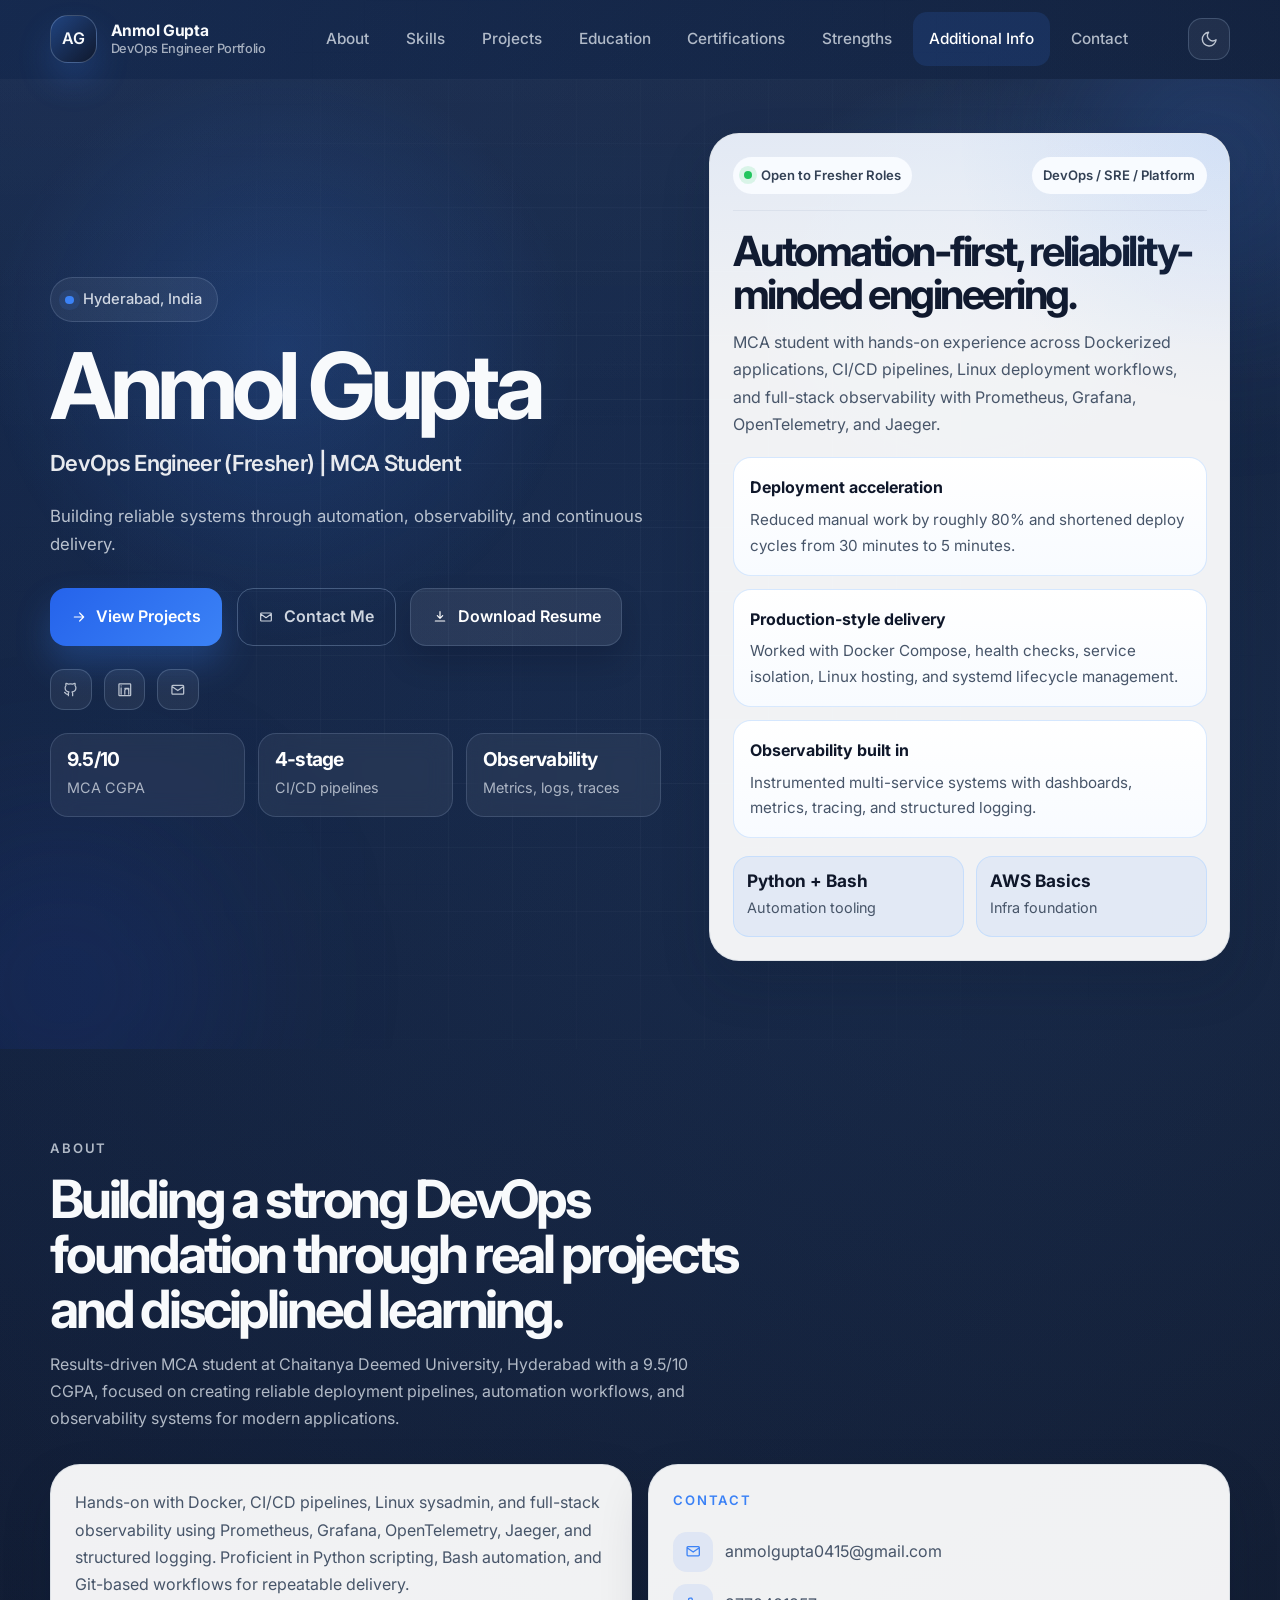
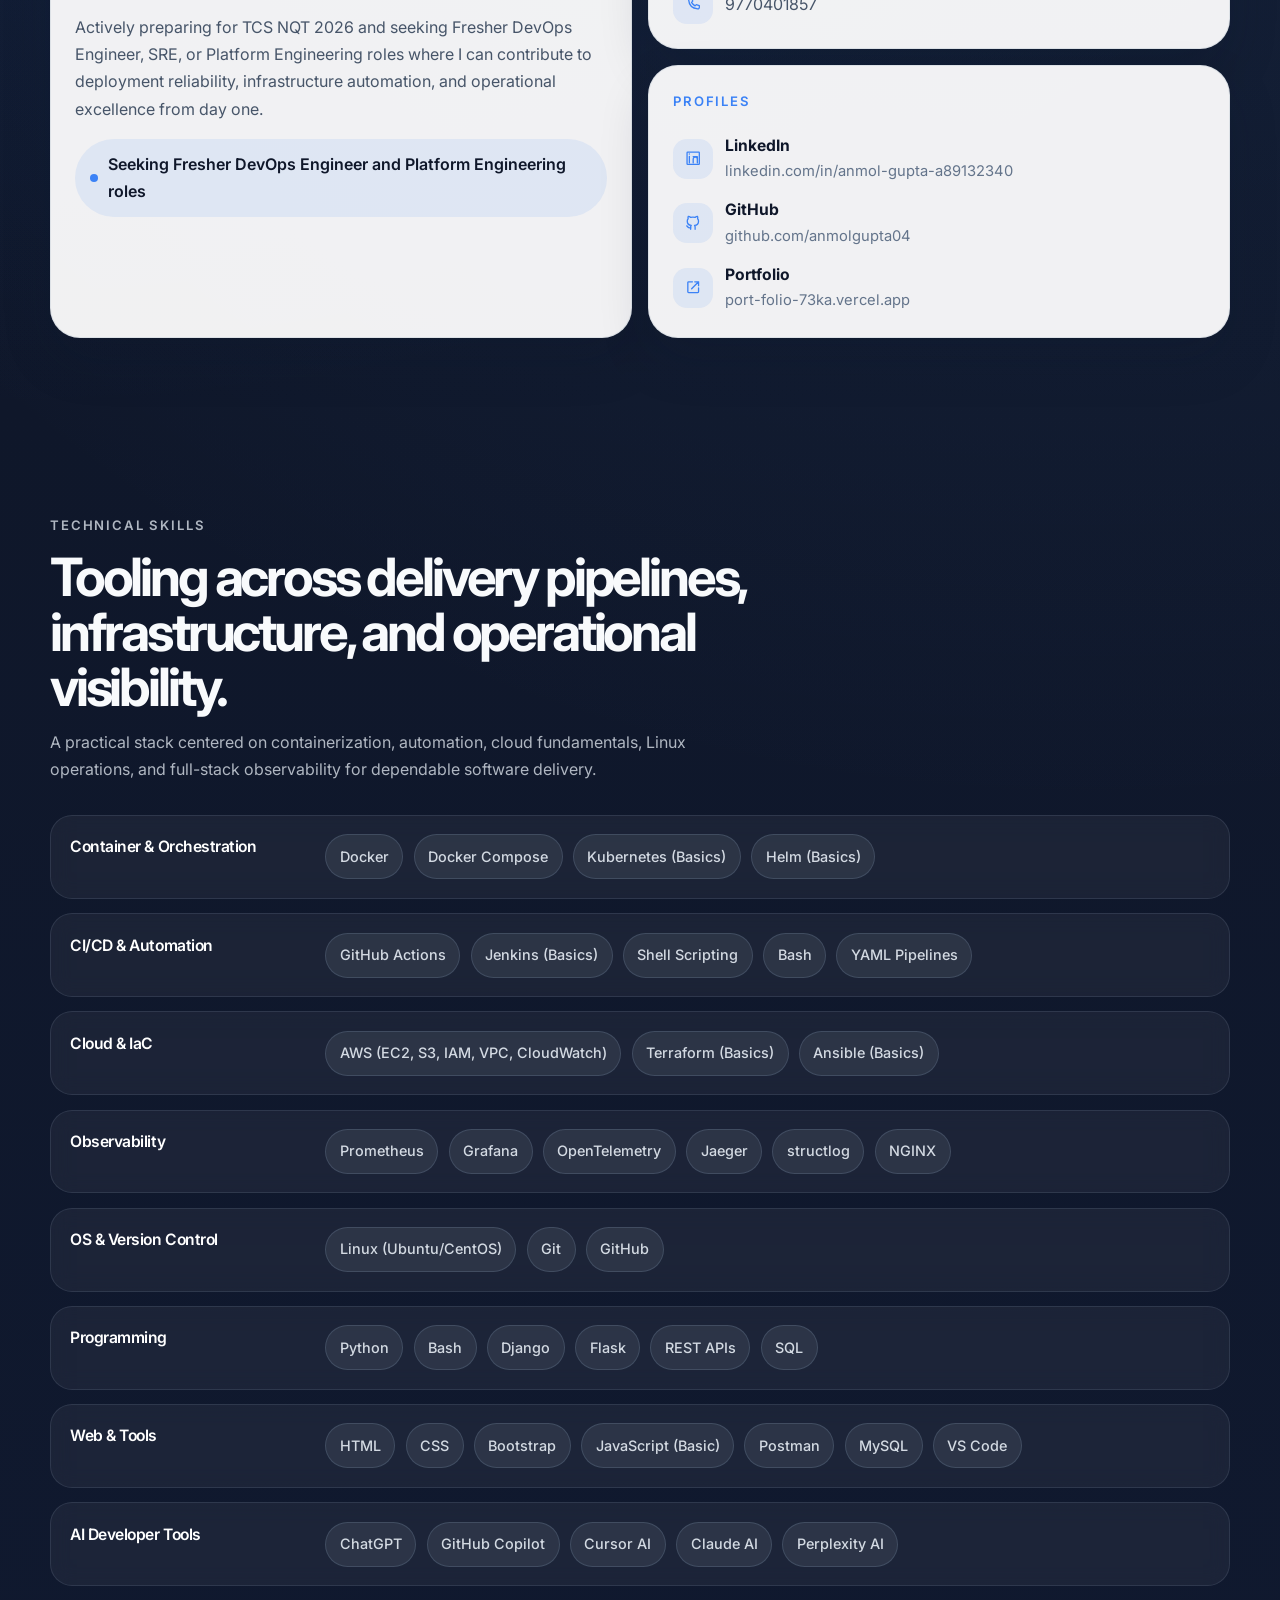
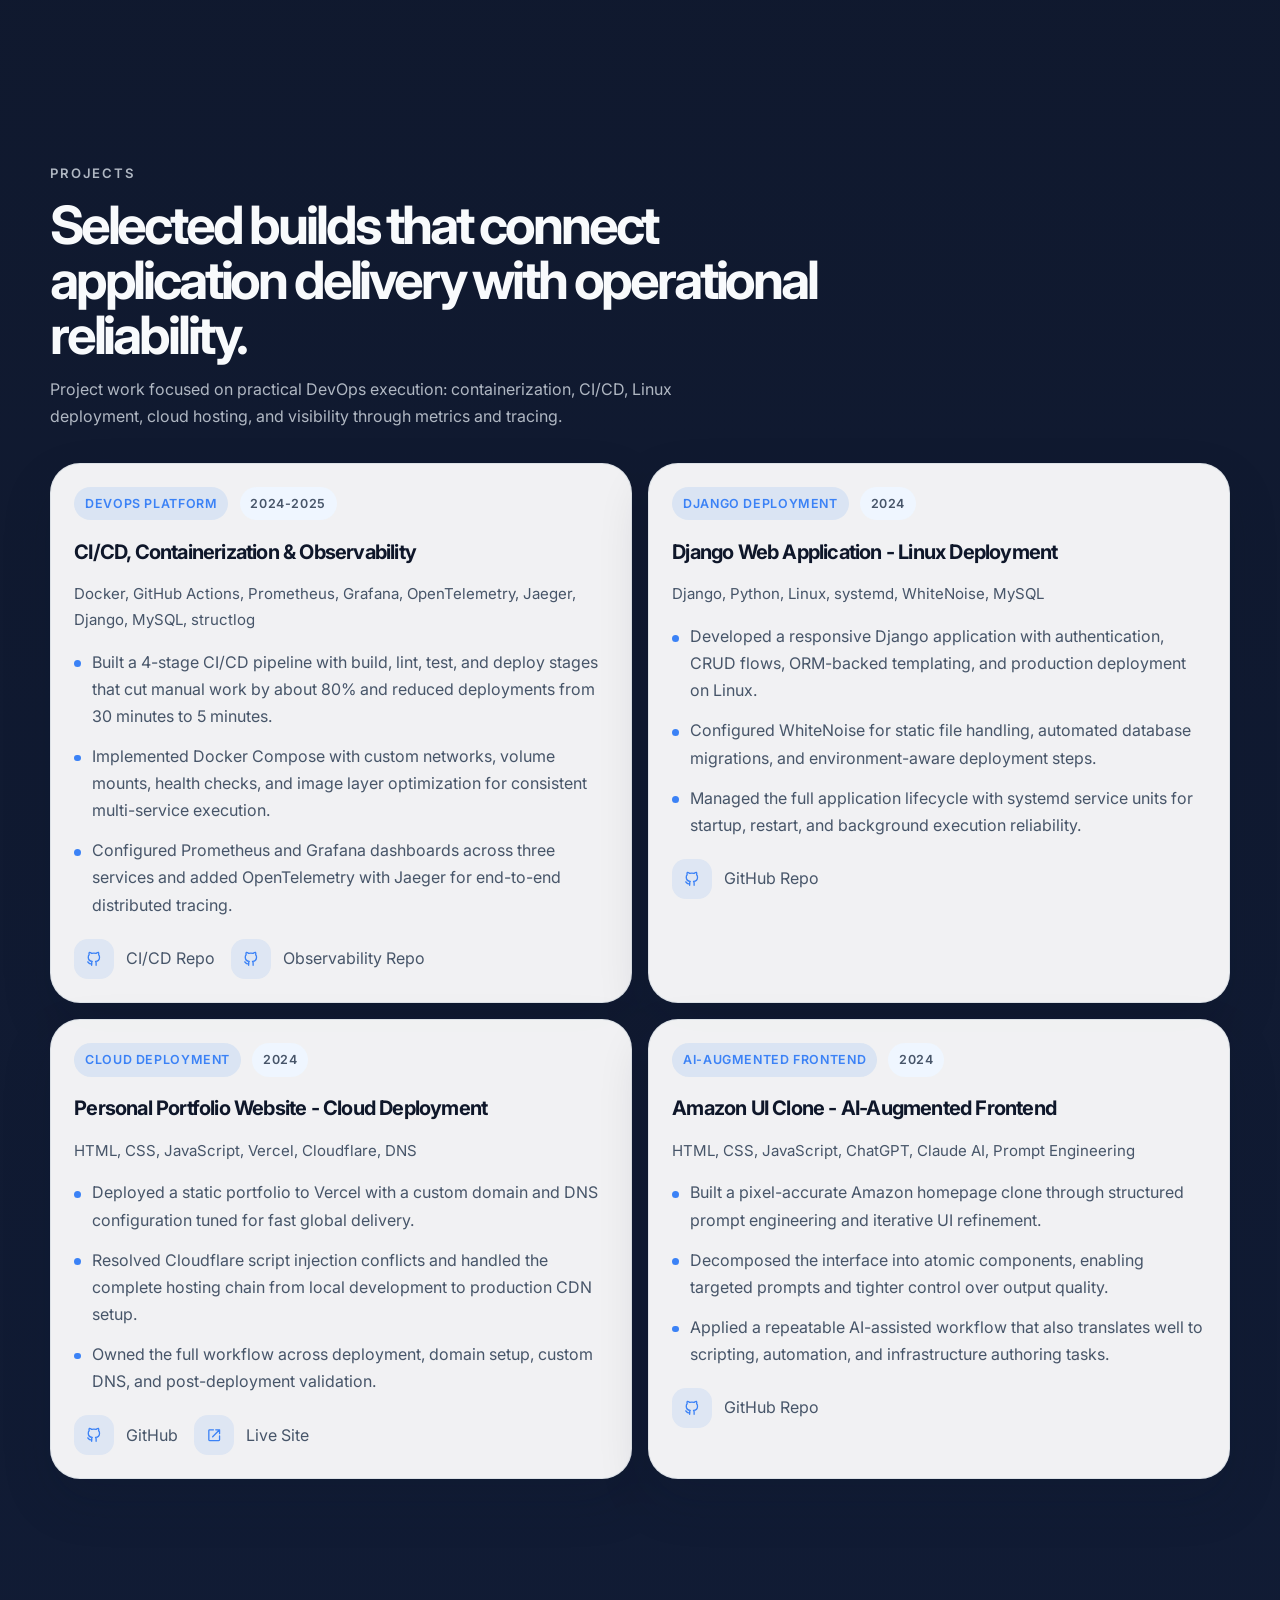
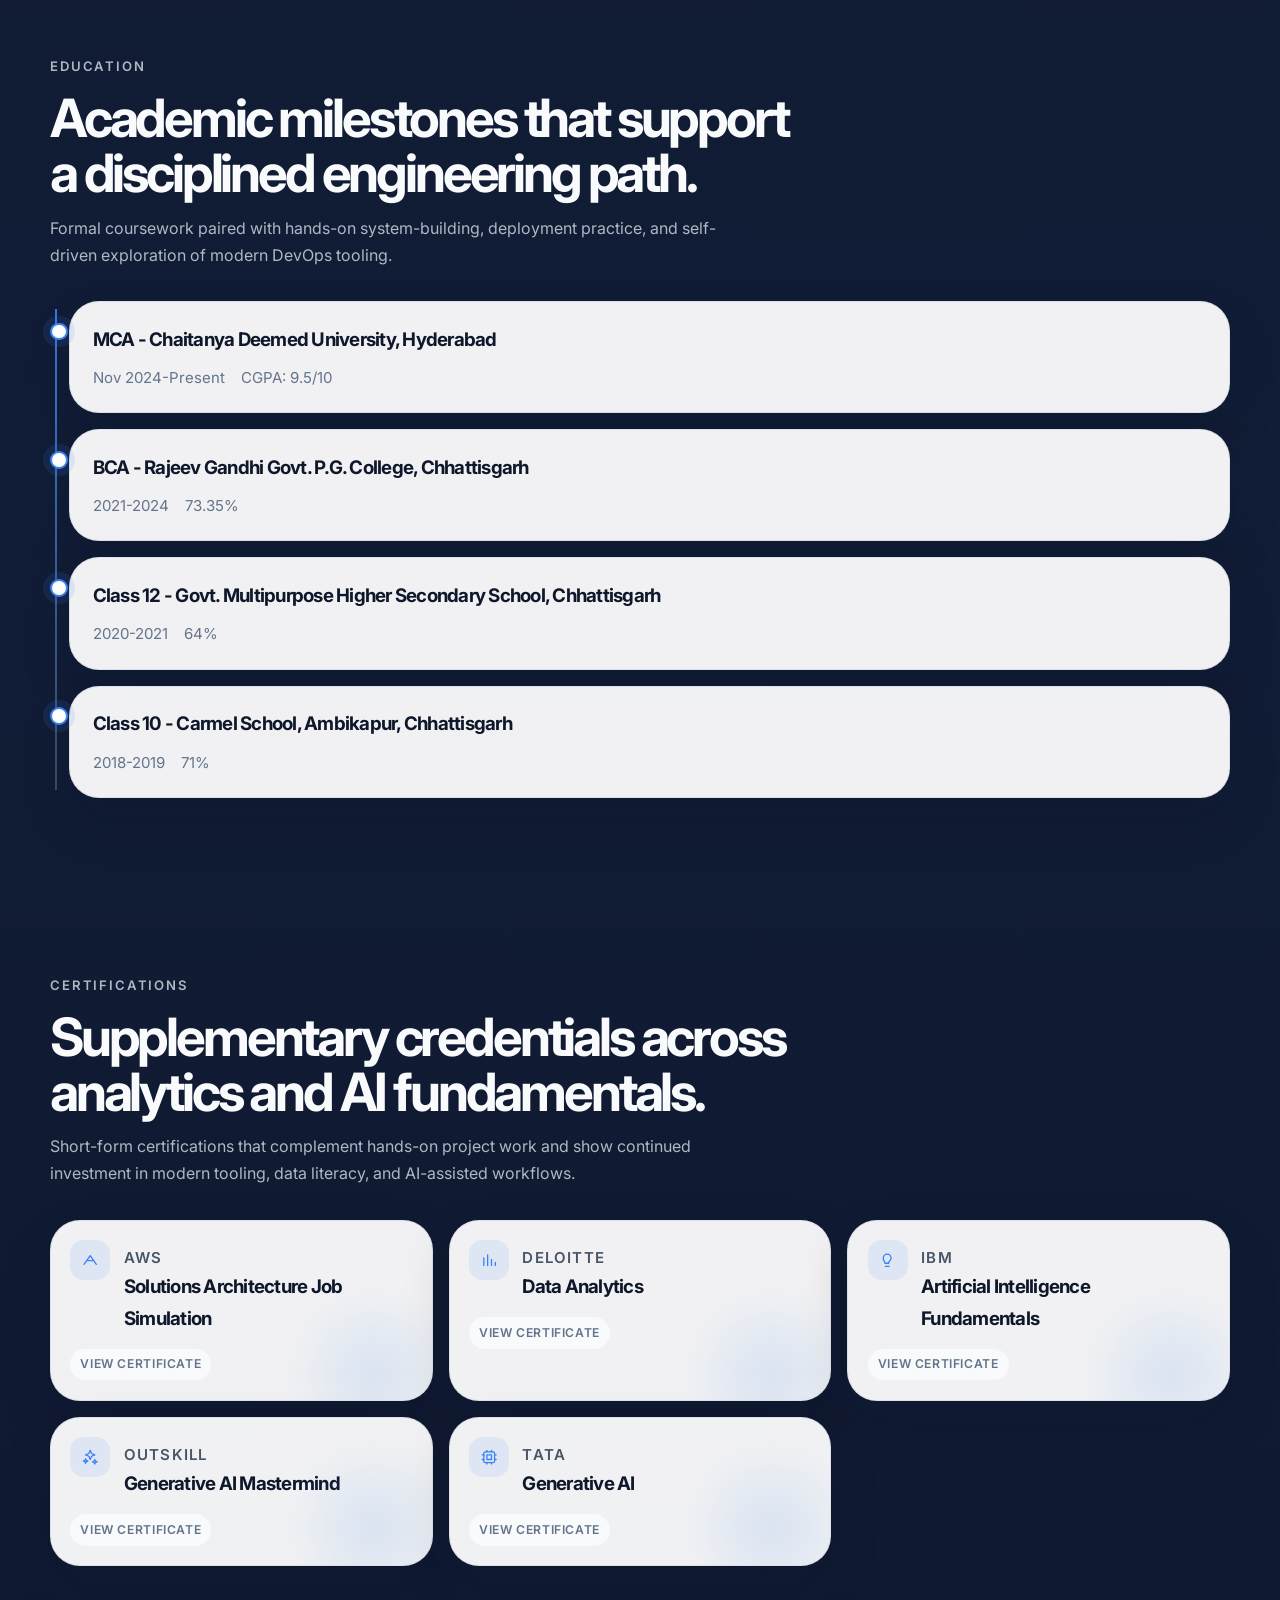
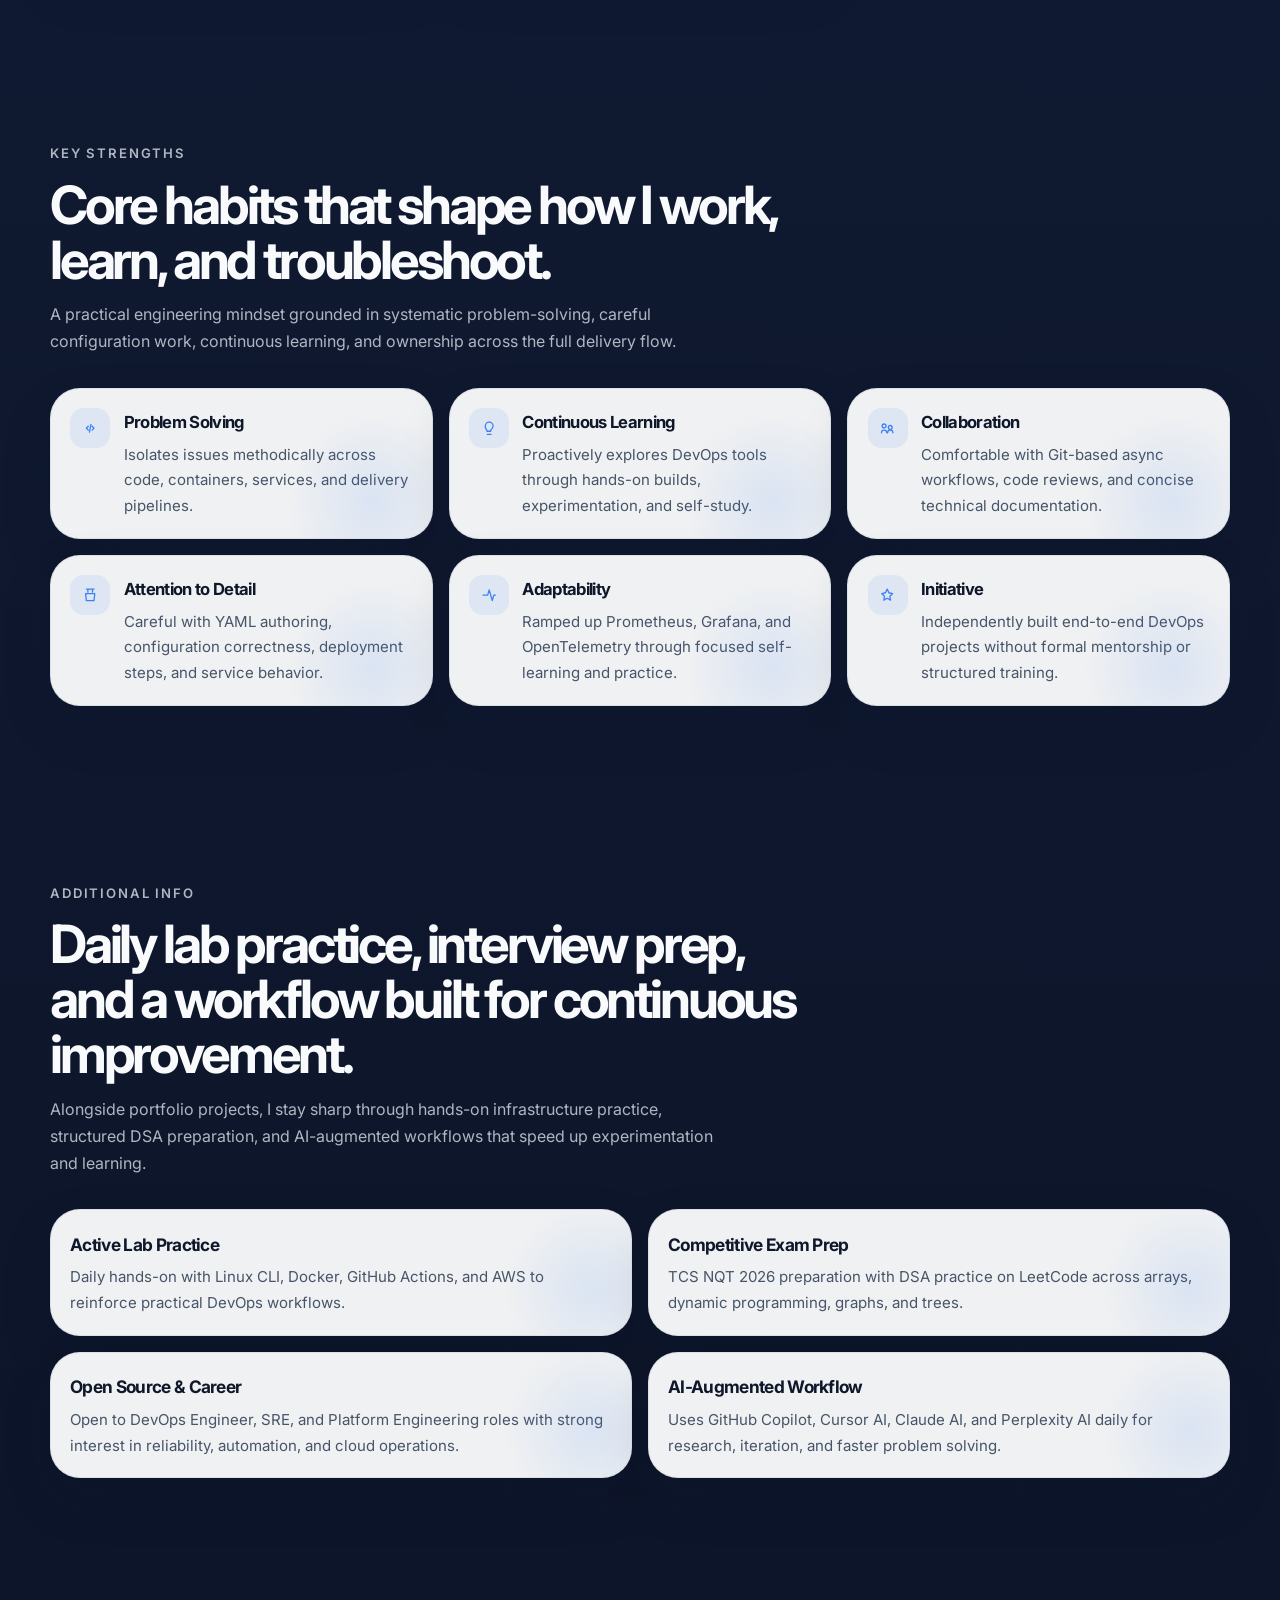
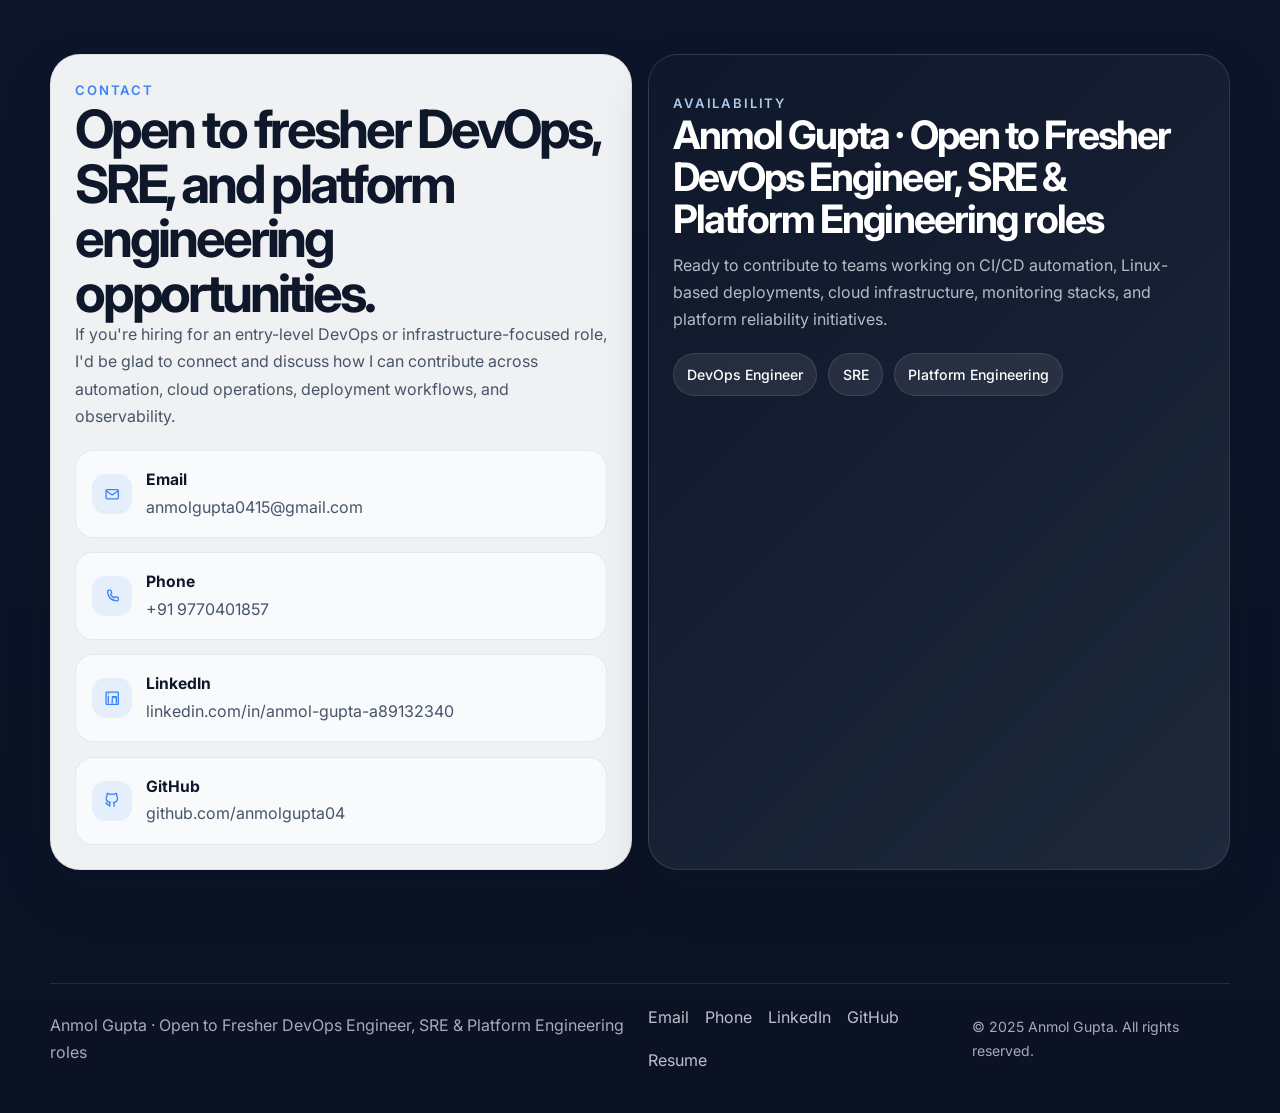
==== commit ee371f46: "chore: remove outdated resume PDF from the repository" ====
--- a/index.html
+++ b/index.html
@@ -18,7 +18,7 @@
   <link rel="preconnect" href="https://fonts.googleapis.com">
   <link rel="preconnect" href="https://fonts.gstatic.com" crossorigin>
   <link
-    href="https://fonts.googleapis.com/css2?family=Inter:wght@400;500;600&display=swap"
+    href="https://fonts.googleapis.com/css2?family=Inter:wght@300;400;500;600;700&display=swap"
     rel="stylesheet"
   >
   <link rel="stylesheet" href="style.css">
@@ -59,6 +59,22 @@
         <a href="#additional-info">Additional Info</a>
         <a href="#contact">Contact</a>
       </nav>
+
+      <button
+        class="theme-toggle"
+        id="themeToggle"
+        type="button"
+        aria-label="Toggle light/dark mode"
+        title="Toggle theme"
+      >
+        <svg class="icon-sun" viewBox="0 0 24 24" fill="none" aria-hidden="true">
+          <circle cx="12" cy="12" r="4" stroke="currentColor" stroke-width="1.8"/>
+          <path d="M12 2v2M12 20v2M4.22 4.22l1.42 1.42M18.36 18.36l1.42 1.42M2 12h2M20 12h2M4.22 19.78l1.42-1.42M18.36 5.64l1.42-1.42" stroke="currentColor" stroke-width="1.8" stroke-linecap="round"/>
+        </svg>
+        <svg class="icon-moon" viewBox="0 0 24 24" fill="none" aria-hidden="true">
+          <path d="M21 12.79A9 9 0 1 1 11.21 3 7 7 0 0 0 21 12.79z" stroke="currentColor" stroke-width="1.8" stroke-linecap="round" stroke-linejoin="round"/>
+        </svg>
+      </button>
     </div>
   </header>
 
@@ -87,11 +103,35 @@
               </svg>
               <span>View Projects</span>
             </a>
-            <a class="btn btn-secondary" href="./AnmolGupta_Resume_2Page.pdf" download="Anmol_Gupta_CV.pdf">
+            <a class="btn btn-outline" href="#contact">
+              <svg viewBox="0 0 24 24" fill="none" aria-hidden="true">
+                <path d="M4 7.5 12 13l8-5.5M5.2 6h13.6A1.2 1.2 0 0 1 20 7.2v9.6a1.2 1.2 0 0 1-1.2 1.2H5.2A1.2 1.2 0 0 1 4 16.8V7.2A1.2 1.2 0 0 1 5.2 6Z" stroke="currentColor" stroke-width="1.8" stroke-linecap="round" stroke-linejoin="round"></path>
+              </svg>
+              <span>Contact Me</span>
+            </a>
+            <a class="btn btn-secondary" href="./Anmolgupta.pdf" download="Anmol_Gupta_CV.pdf" id="resumeDownloadBtn">
               <svg viewBox="0 0 24 24" fill="none" aria-hidden="true">
                 <path d="M12 4v10m0 0 4-4m-4 4-4-4M5 18h14" stroke="currentColor" stroke-width="1.8" stroke-linecap="round" stroke-linejoin="round"></path>
               </svg>
               <span>Download Resume</span>
+            </a>
+          </div>
+
+          <div class="hero-socials" data-reveal style="--delay: 310ms;">
+            <a class="hero-social-link" href="https://github.com/anmolgupta04" target="_blank" rel="noopener noreferrer" aria-label="GitHub">
+              <svg viewBox="0 0 24 24" fill="none">
+                <path d="M9 18c-4 1.2-4-2-5.5-2.4M14.5 20v-3a2.6 2.6 0 0 0-.76-2.04c2.54-.28 5.21-1.25 5.21-5.66a4.42 4.42 0 0 0-1.2-3.06 4.1 4.1 0 0 0-.07-3.02s-.98-.31-3.18 1.18a11.05 11.05 0 0 0-5.8 0C6.5 2.91 5.52 3.22 5.52 3.22a4.1 4.1 0 0 0-.07 3.02 4.42 4.42 0 0 0-1.2 3.06c0 4.4 2.67 5.38 5.2 5.66A2.6 2.6 0 0 0 8.7 17v3" stroke="currentColor" stroke-width="1.7" stroke-linecap="round" stroke-linejoin="round"></path>
+              </svg>
+            </a>
+            <a class="hero-social-link" href="https://linkedin.com/in/anmol-gupta-a89132340" target="_blank" rel="noopener noreferrer" aria-label="LinkedIn">
+              <svg viewBox="0 0 24 24" fill="none">
+                <path d="M7 9.5V18M7 6.5v.01M12 18v-4.8a2.7 2.7 0 0 1 5.4 0V18M12 10h5.4V18M4.8 4h14.4A.8.8 0 0 1 20 4.8v14.4a.8.8 0 0 1-.8.8H4.8a.8.8 0 0 1-.8-.8V4.8a.8.8 0 0 1 .8-.8Z" stroke="currentColor" stroke-width="1.7" stroke-linecap="round" stroke-linejoin="round"></path>
+              </svg>
+            </a>
+            <a class="hero-social-link" href="mailto:anmolgupta0415@gmail.com" aria-label="Email">
+              <svg viewBox="0 0 24 24" fill="none">
+                <path d="M4 7.5 12 13l8-5.5M5.2 6h13.6A1.2 1.2 0 0 1 20 7.2v9.6a1.2 1.2 0 0 1-1.2 1.2H5.2A1.2 1.2 0 0 1 4 16.8V7.2A1.2 1.2 0 0 1 5.2 6Z" stroke="currentColor" stroke-width="1.7" stroke-linecap="round" stroke-linejoin="round"></path>
+              </svg>
             </a>
           </div>
 
@@ -927,10 +967,14 @@
         <a class="footer-link" href="tel:+919770401857">Phone</a>
         <a class="footer-link" href="https://linkedin.com/in/anmol-gupta-a89132340" target="_blank" rel="noopener noreferrer">LinkedIn</a>
         <a class="footer-link" href="https://github.com/anmolgupta04" target="_blank" rel="noopener noreferrer">GitHub</a>
+        <a class="footer-link" href="./Anmolgupta.pdf" download="Anmol_Gupta_CV.pdf">Resume</a>
       </div>
+      <p class="footer-copy">&copy; 2025 Anmol Gupta. All rights reserved.</p>
     </div>
   </footer>
 
   <script src="script.js"></script>
 </body>
 </html>
+
+
--- a/style.css
+++ b/style.css
@@ -410,11 +410,56 @@
   height: 1rem;
 }
 
+.btn-outline {
+  border: 1px solid rgba(191, 219, 254, 0.28);
+  background: transparent;
+  color: rgba(226, 232, 240, 0.9);
+  box-shadow: none;
+}
+
+.btn-outline:hover,
+.btn-outline:focus-visible {
+  background: rgba(255, 255, 255, 0.08);
+  border-color: rgba(191, 219, 254, 0.45);
+}
+
 .hero-strip {
   display: grid;
   grid-template-columns: repeat(3, minmax(0, 1fr));
   gap: 0.8rem;
-  margin-top: 2rem;
+  margin-top: 1.4rem;
+}
+
+.hero-socials {
+  display: flex;
+  align-items: center;
+  gap: 0.75rem;
+  margin-top: 1.4rem;
+}
+
+.hero-social-link {
+  display: inline-grid;
+  place-items: center;
+  width: 2.6rem;
+  height: 2.6rem;
+  border: 1px solid rgba(191, 219, 254, 0.2);
+  border-radius: 14px;
+  background: rgba(255, 255, 255, 0.06);
+  color: rgba(226, 232, 240, 0.8);
+  transition: color 180ms ease, background 180ms ease, border-color 180ms ease, transform 180ms ease;
+}
+
+.hero-social-link:hover,
+.hero-social-link:focus-visible {
+  color: #ffffff;
+  background: rgba(59, 130, 246, 0.2);
+  border-color: rgba(59, 130, 246, 0.4);
+  transform: translateY(-2px);
+}
+
+.hero-social-link svg {
+  width: 1.1rem;
+  height: 1.1rem;
 }
 
 .hero-stat {
@@ -1104,6 +1149,189 @@
 
 .footer-link {
   color: rgba(226, 232, 240, 0.82);
+}
+
+/* ─── Theme toggle ─── */
+.theme-toggle {
+  display: inline-grid;
+  place-items: center;
+  width: 2.6rem;
+  height: 2.6rem;
+  border: 1px solid rgba(191, 219, 254, 0.2);
+  border-radius: 14px;
+  background: rgba(255, 255, 255, 0.06);
+  color: rgba(226, 232, 240, 0.82);
+  transition: color 180ms ease, background 180ms ease, border-color 180ms ease;
+  flex-shrink: 0;
+}
+
+.theme-toggle:hover,
+.theme-toggle:focus-visible {
+  color: #ffffff;
+  background: rgba(59, 130, 246, 0.18);
+  border-color: rgba(59, 130, 246, 0.4);
+}
+
+.theme-toggle svg {
+  width: 1.15rem;
+  height: 1.15rem;
+}
+
+/* Dark mode: show moon, hide sun. Light mode: show sun, hide moon */
+[data-theme="dark"] .icon-sun,
+:not([data-theme]) .icon-sun {
+  display: none;
+}
+
+[data-theme="light"] .icon-moon {
+  display: none;
+}
+
+/* ─── Light theme overrides ─── */
+[data-theme="light"] {
+  --bg: #f0f4ff;
+  --bg-soft: #e8eeff;
+  --panel: rgba(255, 255, 255, 0.96);
+  --panel-strong: #ffffff;
+  --panel-muted: rgba(248, 250, 252, 0.9);
+  --surface-border: rgba(148, 163, 184, 0.3);
+  --text: #334155;
+  --text-soft: #475569;
+  --heading: #0f172a;
+  --accent: #2563eb;
+  --accent-soft: rgba(37, 99, 235, 0.1);
+  --accent-strong: #1d4ed8;
+  --shadow-lg: 0 30px 80px rgba(15, 23, 42, 0.14);
+  --shadow-md: 0 22px 50px rgba(15, 23, 42, 0.1);
+  --shadow-sm: 0 18px 34px rgba(15, 23, 42, 0.06);
+}
+
+:root[data-theme="light"] body,
+[data-theme="light"] body {
+  background:
+    radial-gradient(circle at top left, rgba(37, 99, 235, 0.1), transparent 22%),
+    radial-gradient(circle at 85% 8%, rgba(59, 130, 246, 0.08), transparent 20%),
+    linear-gradient(180deg, #e8eeff 0%, #f0f4ff 22%, #edf1ff 58%, #e8eeff 100%);
+}
+
+[data-theme="light"] body::before {
+  background-image:
+    linear-gradient(rgba(37, 99, 235, 0.06) 1px, transparent 1px),
+    linear-gradient(90deg, rgba(37, 99, 235, 0.06) 1px, transparent 1px);
+}
+
+[data-theme="light"] .site-header.is-scrolled {
+  background: rgba(240, 244, 255, 0.88);
+  border-color: rgba(37, 99, 235, 0.12);
+}
+
+[data-theme="light"] .nav-menu a {
+  color: rgba(51, 65, 85, 0.8);
+}
+
+[data-theme="light"] .nav-menu a:hover,
+[data-theme="light"] .nav-menu a.is-active {
+  color: var(--accent);
+  background: rgba(37, 99, 235, 0.08);
+}
+
+[data-theme="light"] .brand {
+  color: var(--heading);
+}
+
+[data-theme="light"] .hero-title {
+  color: #0f172a;
+}
+
+[data-theme="light"] .hero-subtitle {
+  color: rgba(15, 23, 42, 0.9);
+}
+
+[data-theme="light"] .hero-text {
+  color: rgba(51, 65, 85, 0.85);
+}
+
+[data-theme="light"] .eyebrow {
+  color: rgba(51, 65, 85, 0.85);
+  border-color: rgba(37, 99, 235, 0.2);
+  background: rgba(255, 255, 255, 0.7);
+}
+
+[data-theme="light"] .hero-stat {
+  border-color: rgba(37, 99, 235, 0.18);
+  background: rgba(255, 255, 255, 0.7);
+}
+
+[data-theme="light"] .hero-stat strong {
+  color: #0f172a;
+}
+
+[data-theme="light"] .hero-stat span {
+  color: rgba(51, 65, 85, 0.72);
+}
+
+[data-theme="light"] .hero-grid {
+  opacity: 0.5;
+}
+
+[data-theme="light"] .section-heading h2 {
+  color: #0f172a;
+}
+
+[data-theme="light"] .section-heading p {
+  color: rgba(51, 65, 85, 0.75);
+}
+
+[data-theme="light"] .skill-row {
+  background: rgba(255, 255, 255, 0.6);
+  border-color: rgba(148, 163, 184, 0.3);
+}
+
+[data-theme="light"] .skill-label {
+  color: #0f172a;
+}
+
+[data-theme="light"] .badge {
+  background: rgba(37, 99, 235, 0.06);
+  border-color: rgba(37, 99, 235, 0.18);
+  color: #334155;
+}
+
+[data-theme="light"] .hero-social-link {
+  color: rgba(51, 65, 85, 0.8);
+  border-color: rgba(37, 99, 235, 0.2);
+  background: rgba(255, 255, 255, 0.6);
+}
+
+[data-theme="light"] .btn-outline {
+  border-color: rgba(37, 99, 235, 0.3);
+  color: rgba(15, 23, 42, 0.85);
+}
+
+[data-theme="light"] .theme-toggle {
+  color: rgba(51, 65, 85, 0.8);
+  border-color: rgba(37, 99, 235, 0.2);
+  background: rgba(255, 255, 255, 0.6);
+}
+
+[data-theme="light"] .footer-shell {
+  border-top-color: rgba(148, 163, 184, 0.28);
+}
+
+[data-theme="light"] .footer-shell p,
+[data-theme="light"] .footer-link {
+  color: rgba(51, 65, 85, 0.72);
+}
+
+[data-theme="light"] .footer-copy {
+  color: rgba(51, 65, 85, 0.5);
+}
+
+/* ─── Footer copyright ─── */
+.footer-copy {
+  margin: 0;
+  font-size: 0.88rem;
+  color: rgba(226, 232, 240, 0.5);
 }
 
 [data-reveal] {
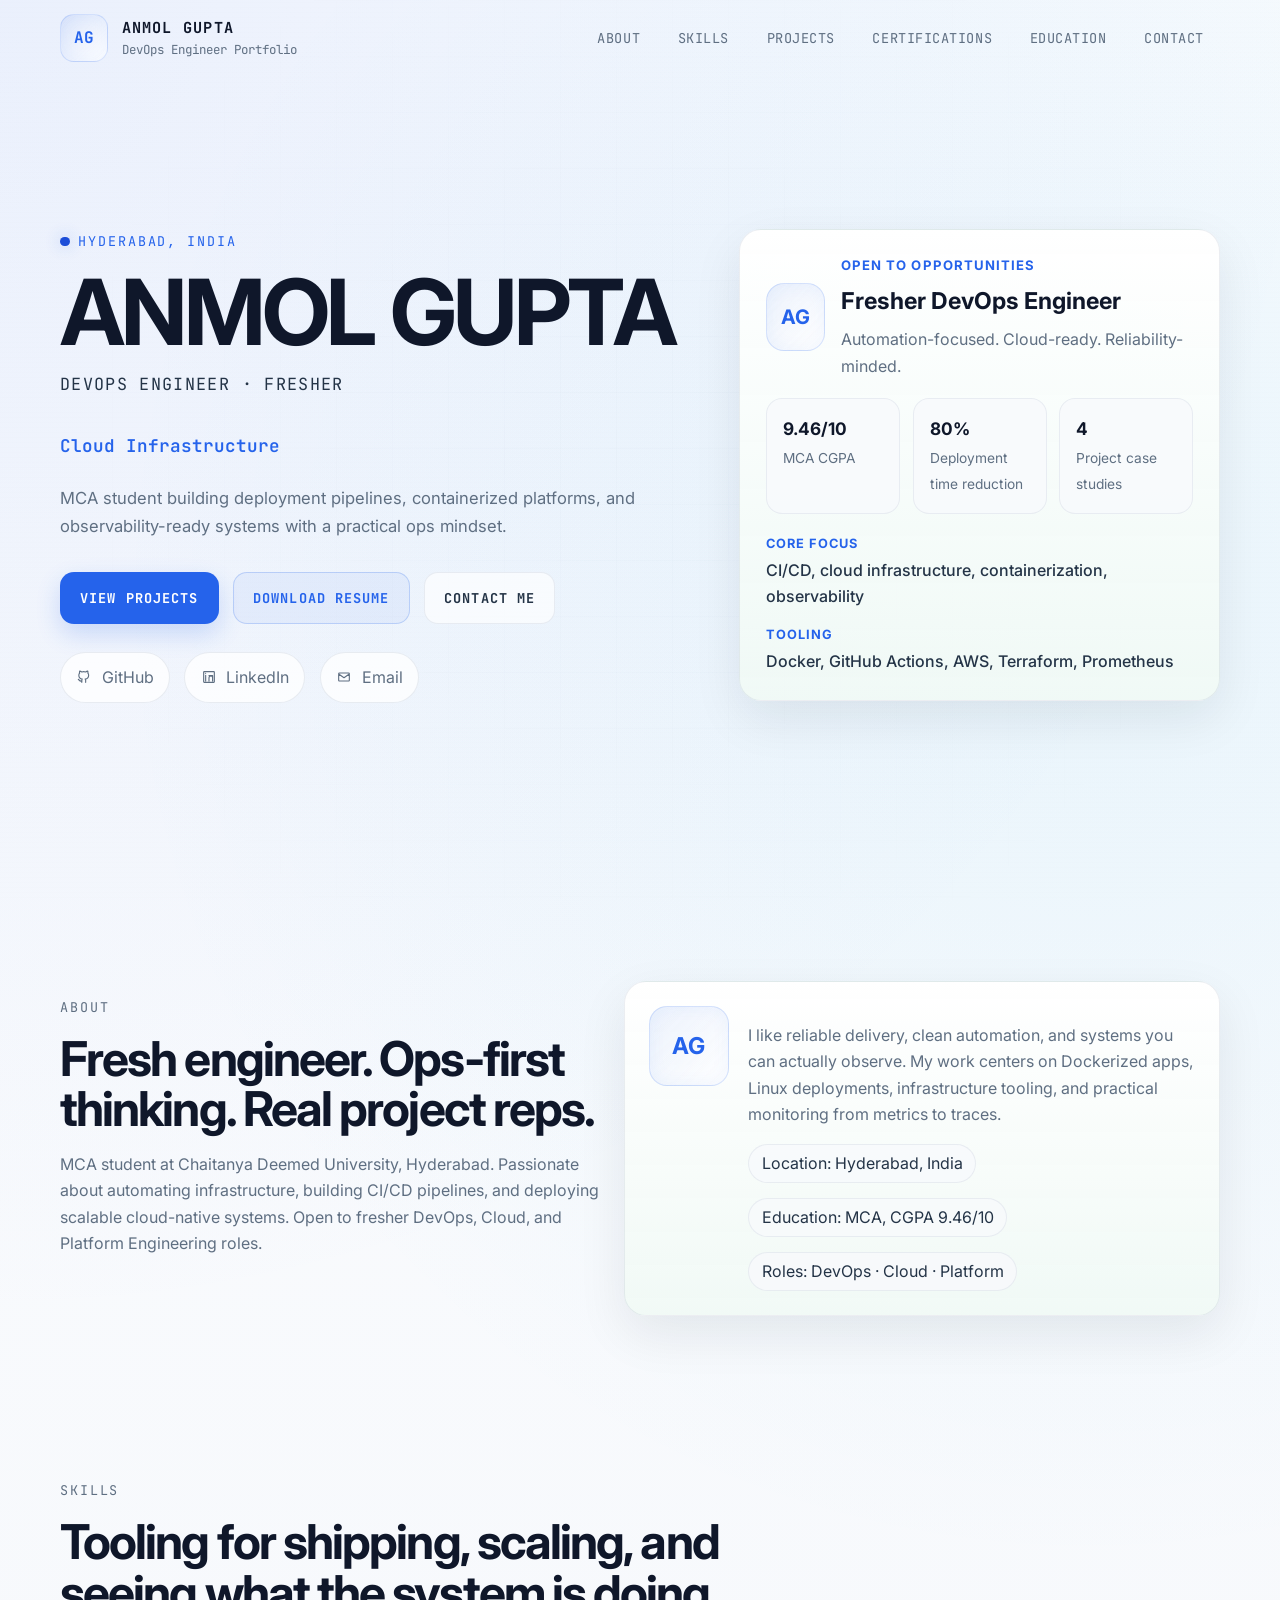
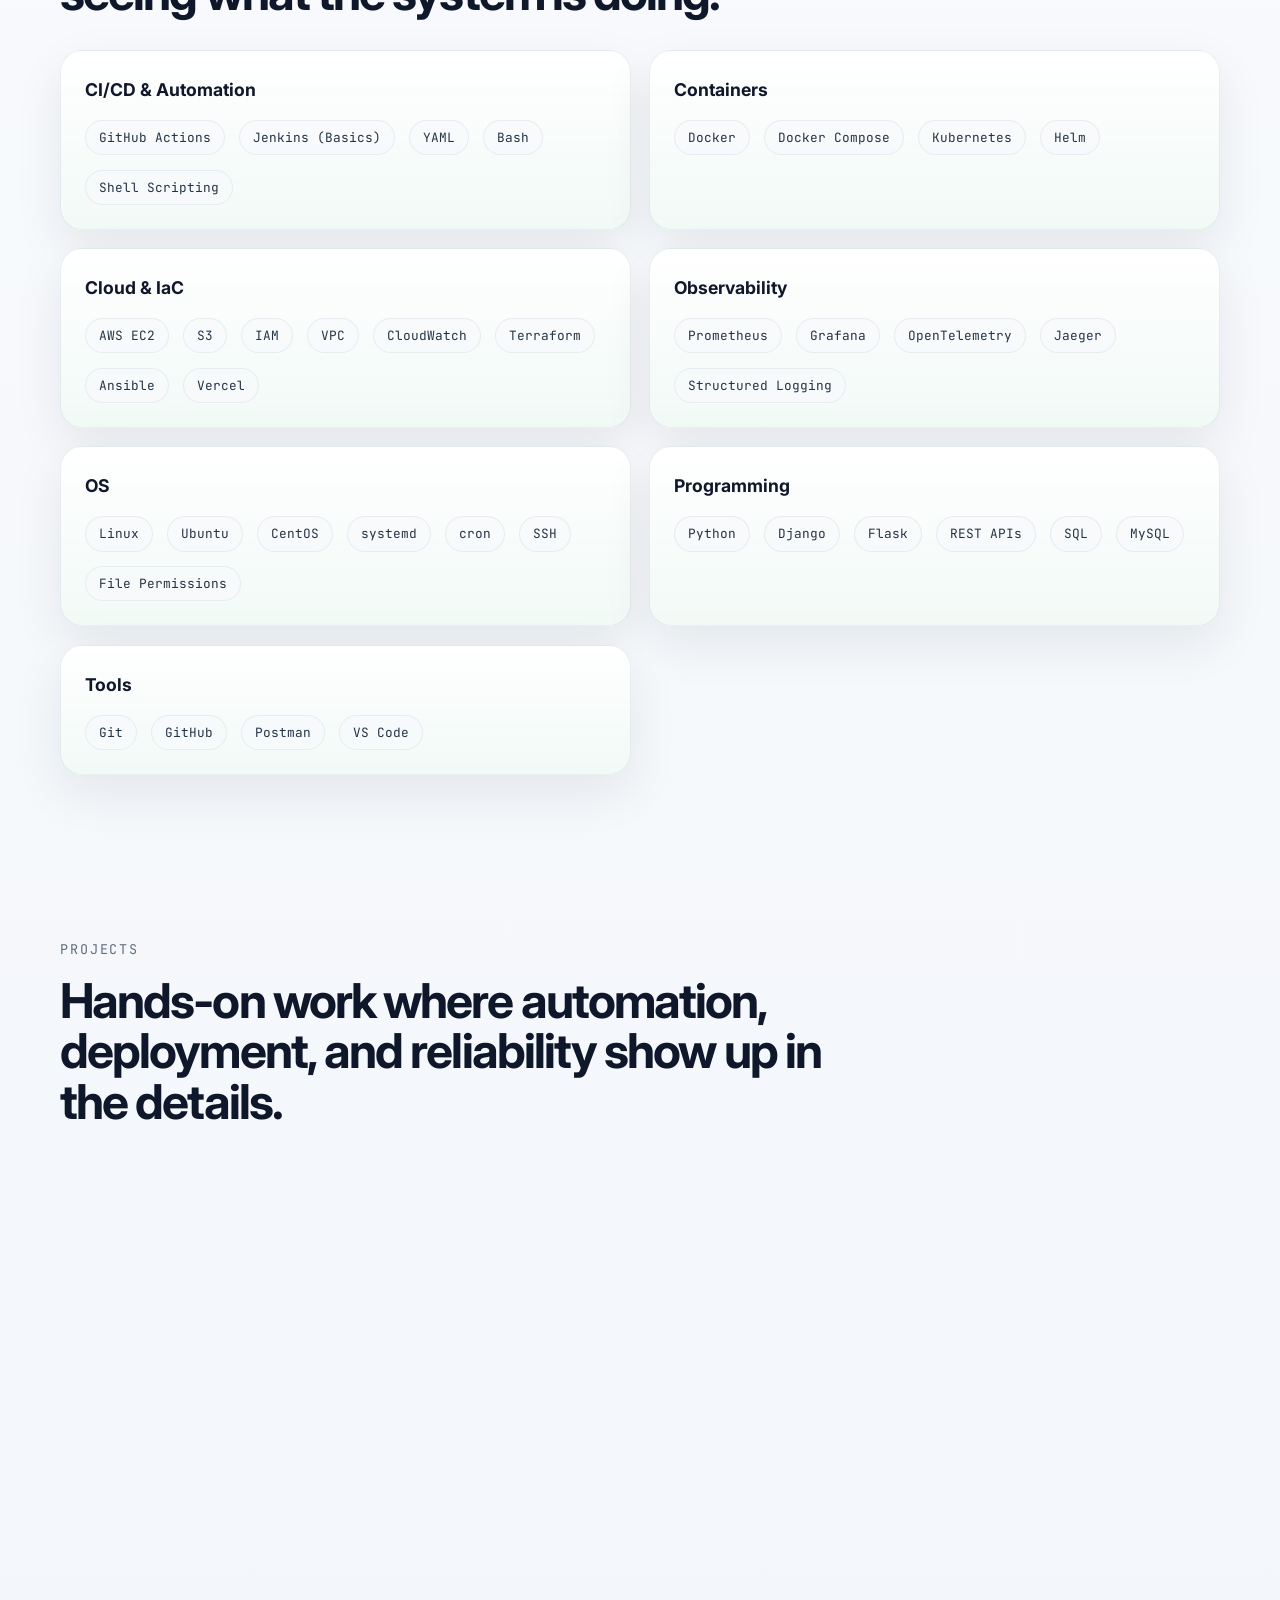
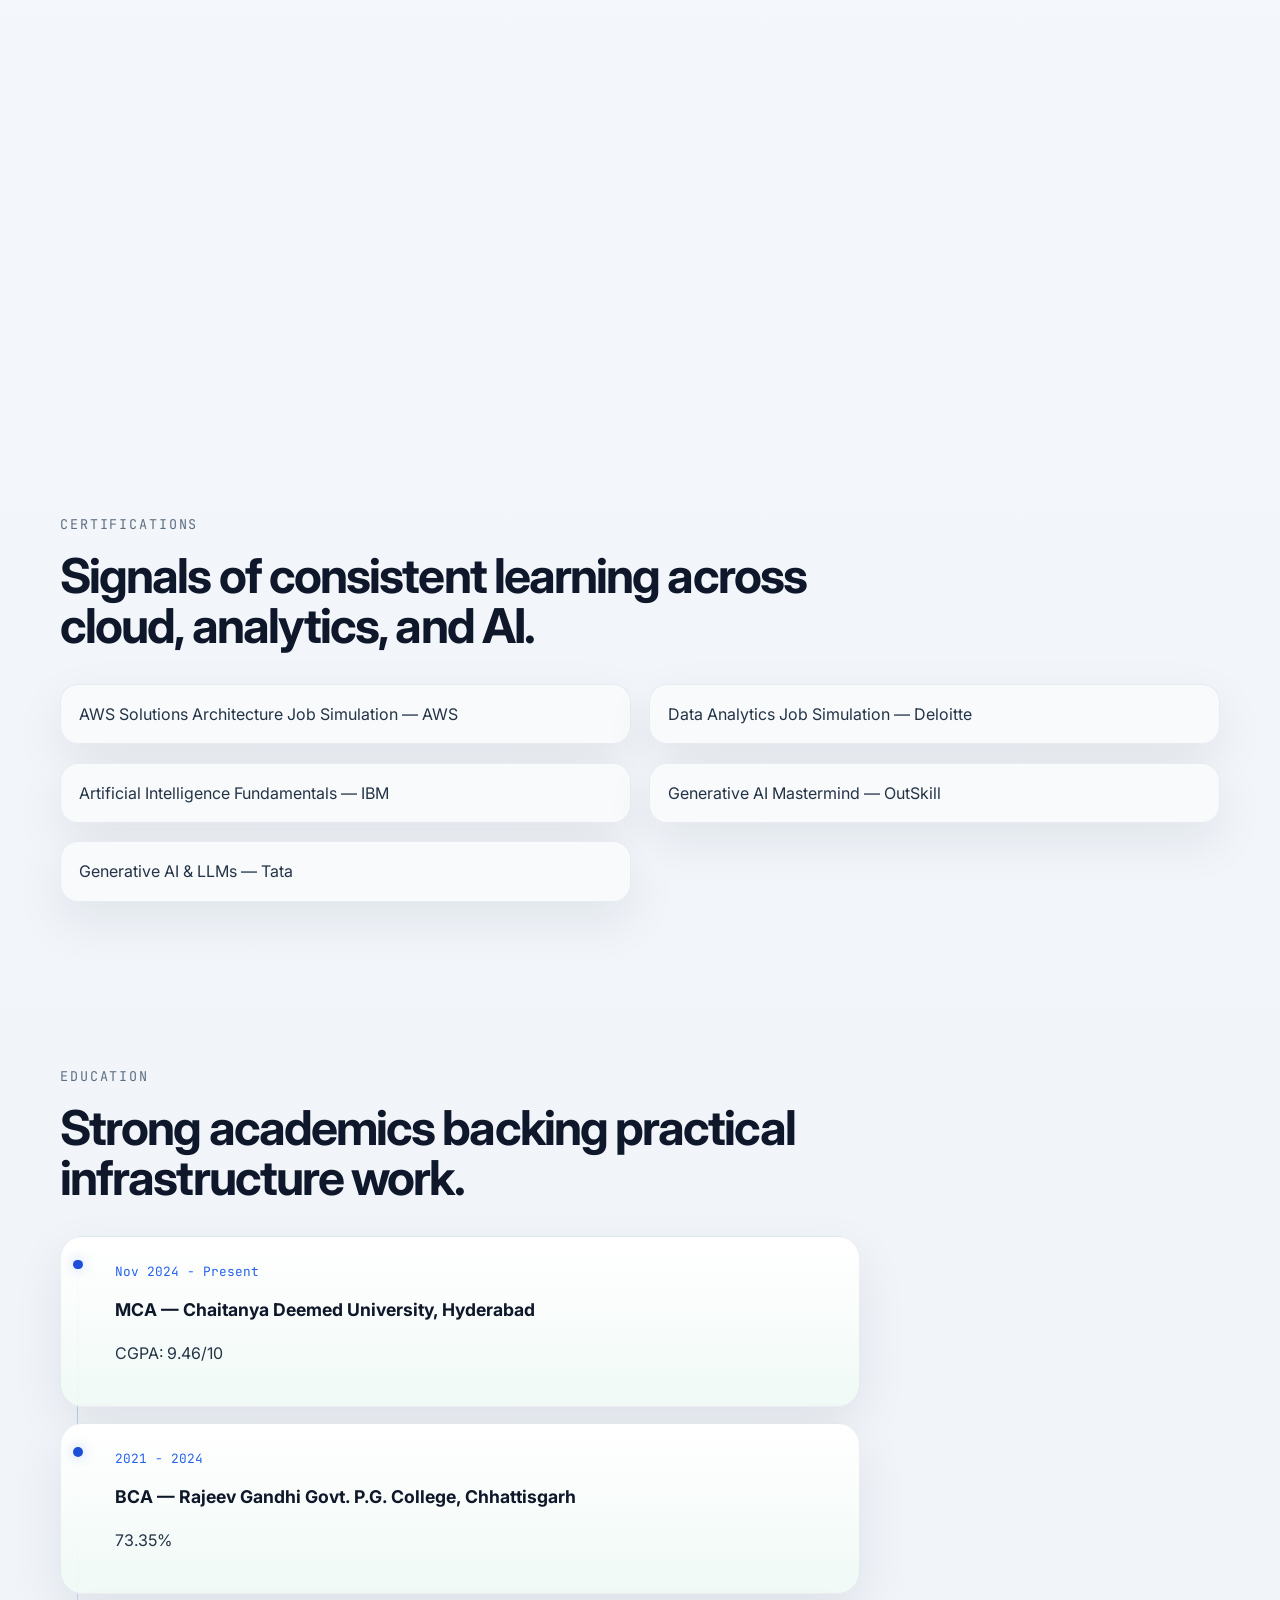
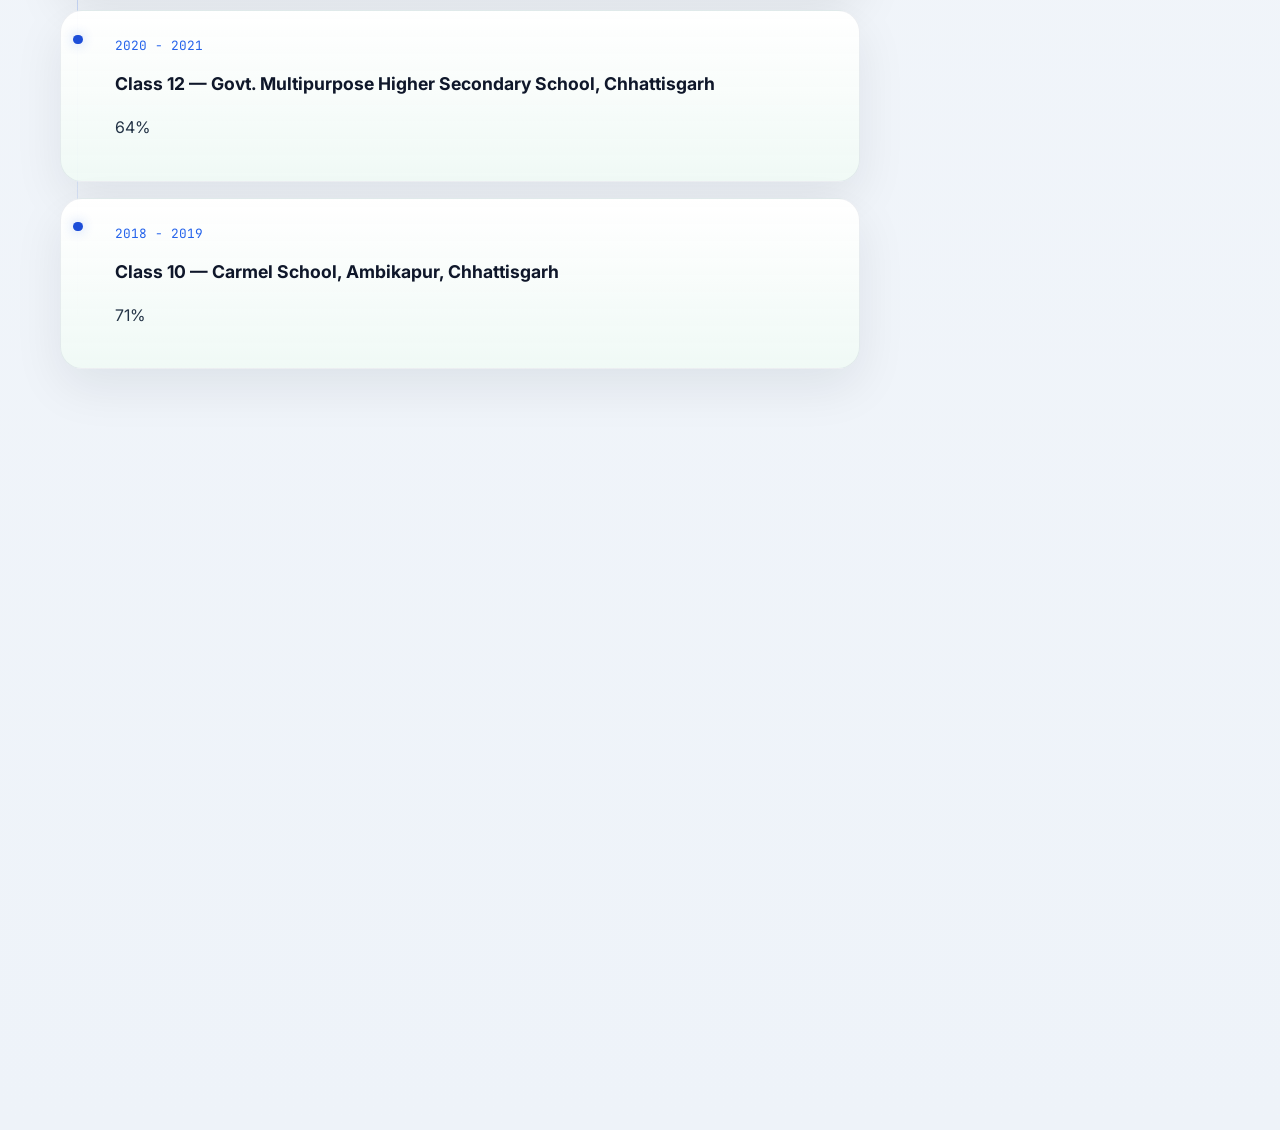
==== commit 6378efbc: "Refactor navigation and theme handling; implement typewriter effect for phrases - Removed theme togg" ====
--- a/index.html
+++ b/index.html
@@ -3,978 +3,422 @@
 <head>
   <meta charset="UTF-8">
   <meta name="viewport" content="width=device-width, initial-scale=1.0">
-  <title>Anmol Gupta | DevOps Engineer Portfolio</title>
+  <title>Anmol Gupta | DevOps Engineer</title>
   <meta
     name="description"
-    content="Professional portfolio of Anmol Gupta, a DevOps Engineer fresher and MCA student focused on automation, observability, and continuous delivery."
+    content="Professional portfolio of Anmol Gupta, fresher DevOps Engineer and MCA student building CI/CD pipelines, cloud infrastructure, and observability systems."
   >
-  <meta name="theme-color" content="#0F172A">
-  <meta property="og:title" content="Anmol Gupta | DevOps Engineer Portfolio">
+  <meta name="theme-color" content="#f7f9fc">
+  <meta property="og:title" content="Anmol Gupta | DevOps Engineer">
   <meta
     property="og:description"
-    content="Building reliable systems through automation, observability, and continuous delivery."
+    content="A clean professional portfolio focused on DevOps, cloud, containers, and observability."
   >
   <meta property="og:type" content="website">
   <link rel="preconnect" href="https://fonts.googleapis.com">
   <link rel="preconnect" href="https://fonts.gstatic.com" crossorigin>
   <link
-    href="https://fonts.googleapis.com/css2?family=Inter:wght@300;400;500;600;700&display=swap"
+    href="https://fonts.googleapis.com/css2?family=Inter:wght@400;500;600;700;800&family=JetBrains+Mono:wght@400;500;700;800&display=swap"
     rel="stylesheet"
   >
   <link rel="stylesheet" href="style.css">
 </head>
 <body>
-  <a class="skip-link" href="#about">Skip to content</a>
-
-  <header class="site-header" id="siteHeader">
-    <div class="container nav-shell">
-      <a class="brand" href="#home" aria-label="Anmol Gupta home">
-        <span class="brand-mark">AG</span>
-        <span class="brand-text">
-          <strong>Anmol Gupta</strong>
-          <span>DevOps Engineer Portfolio</span>
-        </span>
-      </a>
-
-      <button
-        class="nav-toggle"
-        id="navToggle"
-        type="button"
-        aria-label="Toggle navigation"
-        aria-controls="navMenu"
-        aria-expanded="false"
-      >
-        <span></span>
-        <span></span>
-        <span></span>
-      </button>
-
-      <nav class="nav-menu" id="navMenu" aria-label="Primary navigation">
-        <a href="#about">About</a>
-        <a href="#skills">Skills</a>
-        <a href="#projects">Projects</a>
-        <a href="#education">Education</a>
-        <a href="#certifications">Certifications</a>
-        <a href="#strengths">Strengths</a>
-        <a href="#additional-info">Additional Info</a>
-        <a href="#contact">Contact</a>
-      </nav>
-
-      <button
-        class="theme-toggle"
-        id="themeToggle"
-        type="button"
-        aria-label="Toggle light/dark mode"
-        title="Toggle theme"
-      >
-        <svg class="icon-sun" viewBox="0 0 24 24" fill="none" aria-hidden="true">
-          <circle cx="12" cy="12" r="4" stroke="currentColor" stroke-width="1.8"/>
-          <path d="M12 2v2M12 20v2M4.22 4.22l1.42 1.42M18.36 18.36l1.42 1.42M2 12h2M20 12h2M4.22 19.78l1.42-1.42M18.36 5.64l1.42-1.42" stroke="currentColor" stroke-width="1.8" stroke-linecap="round"/>
-        </svg>
-        <svg class="icon-moon" viewBox="0 0 24 24" fill="none" aria-hidden="true">
-          <path d="M21 12.79A9 9 0 1 1 11.21 3 7 7 0 0 0 21 12.79z" stroke="currentColor" stroke-width="1.8" stroke-linecap="round" stroke-linejoin="round"/>
-        </svg>
-      </button>
-    </div>
-  </header>
-
-  <main id="home">
-    <section class="hero">
-      <div class="hero-grid" aria-hidden="true"></div>
-      <div class="hero-gradient" aria-hidden="true"></div>
-
-      <div class="container hero-layout">
-        <div>
-          <p class="eyebrow" data-reveal>
-            <span class="eyebrow-dot" aria-hidden="true"></span>
-            Hyderabad, India
-          </p>
-
-          <h1 class="hero-title" data-reveal style="--delay: 80ms;">Anmol Gupta</h1>
-          <p class="hero-subtitle" data-reveal style="--delay: 140ms;">DevOps Engineer (Fresher) | MCA Student</p>
-          <p class="hero-text" data-reveal style="--delay: 200ms;">
-            Building reliable systems through automation, observability, and continuous delivery.
-          </p>
-
-          <div class="hero-actions" data-reveal style="--delay: 260ms;">
-            <a class="btn btn-primary" href="#projects">
-              <svg viewBox="0 0 24 24" fill="none" aria-hidden="true">
-                <path d="M5 12h14M13 6l6 6-6 6" stroke="currentColor" stroke-width="1.8" stroke-linecap="round" stroke-linejoin="round"></path>
-              </svg>
-              <span>View Projects</span>
-            </a>
-            <a class="btn btn-outline" href="#contact">
-              <svg viewBox="0 0 24 24" fill="none" aria-hidden="true">
-                <path d="M4 7.5 12 13l8-5.5M5.2 6h13.6A1.2 1.2 0 0 1 20 7.2v9.6a1.2 1.2 0 0 1-1.2 1.2H5.2A1.2 1.2 0 0 1 4 16.8V7.2A1.2 1.2 0 0 1 5.2 6Z" stroke="currentColor" stroke-width="1.8" stroke-linecap="round" stroke-linejoin="round"></path>
-              </svg>
-              <span>Contact Me</span>
-            </a>
-            <a class="btn btn-secondary" href="./Anmolgupta.pdf" download="Anmol_Gupta_CV.pdf" id="resumeDownloadBtn">
-              <svg viewBox="0 0 24 24" fill="none" aria-hidden="true">
-                <path d="M12 4v10m0 0 4-4m-4 4-4-4M5 18h14" stroke="currentColor" stroke-width="1.8" stroke-linecap="round" stroke-linejoin="round"></path>
-              </svg>
-              <span>Download Resume</span>
-            </a>
-          </div>
-
-          <div class="hero-socials" data-reveal style="--delay: 310ms;">
-            <a class="hero-social-link" href="https://github.com/anmolgupta04" target="_blank" rel="noopener noreferrer" aria-label="GitHub">
-              <svg viewBox="0 0 24 24" fill="none">
-                <path d="M9 18c-4 1.2-4-2-5.5-2.4M14.5 20v-3a2.6 2.6 0 0 0-.76-2.04c2.54-.28 5.21-1.25 5.21-5.66a4.42 4.42 0 0 0-1.2-3.06 4.1 4.1 0 0 0-.07-3.02s-.98-.31-3.18 1.18a11.05 11.05 0 0 0-5.8 0C6.5 2.91 5.52 3.22 5.52 3.22a4.1 4.1 0 0 0-.07 3.02 4.42 4.42 0 0 0-1.2 3.06c0 4.4 2.67 5.38 5.2 5.66A2.6 2.6 0 0 0 8.7 17v3" stroke="currentColor" stroke-width="1.7" stroke-linecap="round" stroke-linejoin="round"></path>
-              </svg>
-            </a>
-            <a class="hero-social-link" href="https://linkedin.com/in/anmol-gupta-a89132340" target="_blank" rel="noopener noreferrer" aria-label="LinkedIn">
-              <svg viewBox="0 0 24 24" fill="none">
-                <path d="M7 9.5V18M7 6.5v.01M12 18v-4.8a2.7 2.7 0 0 1 5.4 0V18M12 10h5.4V18M4.8 4h14.4A.8.8 0 0 1 20 4.8v14.4a.8.8 0 0 1-.8.8H4.8a.8.8 0 0 1-.8-.8V4.8a.8.8 0 0 1 .8-.8Z" stroke="currentColor" stroke-width="1.7" stroke-linecap="round" stroke-linejoin="round"></path>
-              </svg>
-            </a>
-            <a class="hero-social-link" href="mailto:anmolgupta0415@gmail.com" aria-label="Email">
-              <svg viewBox="0 0 24 24" fill="none">
-                <path d="M4 7.5 12 13l8-5.5M5.2 6h13.6A1.2 1.2 0 0 1 20 7.2v9.6a1.2 1.2 0 0 1-1.2 1.2H5.2A1.2 1.2 0 0 1 4 16.8V7.2A1.2 1.2 0 0 1 5.2 6Z" stroke="currentColor" stroke-width="1.7" stroke-linecap="round" stroke-linejoin="round"></path>
-              </svg>
-            </a>
-          </div>
-
-          <div class="hero-strip" data-reveal style="--delay: 320ms;">
-            <article class="hero-stat">
-              <strong>9.5/10</strong>
-              <span>MCA CGPA</span>
-            </article>
-            <article class="hero-stat">
-              <strong>4-stage</strong>
-              <span>CI/CD pipelines</span>
-            </article>
-            <article class="hero-stat">
-              <strong>Observability</strong>
-              <span>Metrics, logs, traces</span>
-            </article>
-          </div>
-        </div>
-
-        <aside class="surface hero-panel" data-reveal style="--delay: 180ms;" aria-label="Professional snapshot">
-          <div class="hero-panel-head">
-            <div class="status-pill">
-              <span aria-hidden="true"></span>
-              Open to Fresher Roles
-            </div>
-            <div class="status-pill">DevOps / SRE / Platform</div>
-          </div>
-
-          <div class="hero-panel-body">
-            <h2>Automation-first, reliability-minded engineering.</h2>
-            <p>
-              MCA student with hands-on experience across Dockerized applications, CI/CD pipelines,
-              Linux deployment workflows, and full-stack observability with Prometheus, Grafana,
-              OpenTelemetry, and Jaeger.
+  <div class="site-shell">
+    <header class="site-header" id="siteHeader">
+      <div class="container nav-bar">
+        <a class="brand" href="#home" aria-label="Anmol Gupta home">
+          <span class="brand-mark">AG</span>
+          <span class="brand-copy">
+            <strong>ANMOL GUPTA</strong>
+            <span>DevOps Engineer Portfolio</span>
+          </span>
+        </a>
+
+        <button
+          class="nav-toggle"
+          id="navToggle"
+          type="button"
+          aria-label="Toggle navigation"
+          aria-expanded="false"
+          aria-controls="navMenu"
+        >
+          <span></span>
+          <span></span>
+          <span></span>
+        </button>
+
+        <nav class="nav-menu" id="navMenu" aria-label="Primary navigation">
+          <a href="#about">About</a>
+          <a href="#skills">Skills</a>
+          <a href="#projects">Projects</a>
+          <a href="#certifications">Certifications</a>
+          <a href="#education">Education</a>
+          <a href="#contact">Contact</a>
+        </nav>
+      </div>
+    </header>
+
+    <main id="home">
+      <section class="hero section" id="hero">
+        <div class="container hero-layout">
+          <div class="hero-copy" data-reveal>
+            <p class="section-label">
+              <span class="status-dot" aria-hidden="true"></span>
+              Hyderabad, India
             </p>
-
-            <div class="hero-focus-list">
-              <div class="hero-focus-item">
-                <strong>Deployment acceleration</strong>
-                <span>Reduced manual work by roughly 80% and shortened deploy cycles from 30 minutes to 5 minutes.</span>
-              </div>
-              <div class="hero-focus-item">
-                <strong>Production-style delivery</strong>
-                <span>Worked with Docker Compose, health checks, service isolation, Linux hosting, and systemd lifecycle management.</span>
-              </div>
-              <div class="hero-focus-item">
-                <strong>Observability built in</strong>
-                <span>Instrumented multi-service systems with dashboards, metrics, tracing, and structured logging.</span>
-              </div>
-            </div>
-
-            <div class="hero-panel-metrics">
-              <article>
-                <strong>Python + Bash</strong>
-                <span>Automation tooling</span>
-              </article>
-              <article>
-                <strong>AWS Basics</strong>
-                <span>Infra foundation</span>
-              </article>
-            </div>
-          </div>
-        </aside>
-      </div>
-    </section>
-
-    <section class="section-shell" id="about" data-reveal>
-      <div class="container">
-        <div class="section-heading">
-          <p class="section-kicker">About</p>
-          <h2>Building a strong DevOps foundation through real projects and disciplined learning.</h2>
-          <p>
-            Results-driven MCA student at Chaitanya Deemed University, Hyderabad with a 9.5/10 CGPA,
-            focused on creating reliable deployment pipelines, automation workflows, and observability
-            systems for modern applications.
-          </p>
-        </div>
-
-        <div class="about-grid">
-          <article class="surface about-card" data-reveal style="--delay: 80ms;">
-            <div class="about-copy">
-              <p>
-                Hands-on with Docker, CI/CD pipelines, Linux sysadmin, and full-stack observability
-                using Prometheus, Grafana, OpenTelemetry, Jaeger, and structured logging. Proficient
-                in Python scripting, Bash automation, and Git-based workflows for repeatable delivery.
-              </p>
-              <p>
-                Actively preparing for TCS NQT 2026 and seeking Fresher DevOps Engineer, SRE, or
-                Platform Engineering roles where I can contribute to deployment reliability,
-                infrastructure automation, and operational excellence from day one.
-              </p>
-              <div class="about-highlight">
-                <span aria-hidden="true"></span>
-                Seeking Fresher DevOps Engineer and Platform Engineering roles
-              </div>
-            </div>
-          </article>
-
-          <div class="about-side">
-            <article class="surface about-side-card" data-reveal style="--delay: 140ms;">
-              <p class="section-kicker" style="color:#3b82f6;">Contact</p>
-              <div class="about-links">
-                <a class="contact-link" href="mailto:anmolgupta0415@gmail.com">
-                  <span class="link-icon" aria-hidden="true">
-                    <svg viewBox="0 0 24 24" fill="none">
-                      <path d="M4 7.5 12 13l8-5.5M5.2 6h13.6A1.2 1.2 0 0 1 20 7.2v9.6a1.2 1.2 0 0 1-1.2 1.2H5.2A1.2 1.2 0 0 1 4 16.8V7.2A1.2 1.2 0 0 1 5.2 6Z" stroke="currentColor" stroke-width="1.7" stroke-linecap="round" stroke-linejoin="round"></path>
-                    </svg>
-                  </span>
-                  <span>anmolgupta0415@gmail.com</span>
-                </a>
-                <a class="contact-link" href="tel:+919770401857">
-                  <span class="link-icon" aria-hidden="true">
-                    <svg viewBox="0 0 24 24" fill="none">
-                      <path d="M7.8 4h2.4l1.2 4-1.6 1.6a14.3 14.3 0 0 0 4.6 4.6L16 12.6l4 1.2v2.4a1.8 1.8 0 0 1-2 1.8C10.4 17.4 6.6 13.6 6 6A1.8 1.8 0 0 1 7.8 4Z" stroke="currentColor" stroke-width="1.7" stroke-linecap="round" stroke-linejoin="round"></path>
-                    </svg>
-                  </span>
-                  <span>9770401857</span>
-                </a>
-              </div>
-            </article>
-
-            <article class="surface about-side-card" data-reveal style="--delay: 200ms;">
-              <p class="section-kicker" style="color:#3b82f6;">Profiles</p>
-              <div class="social-links">
-                <a class="social-link" href="https://linkedin.com/in/anmol-gupta-a89132340" target="_blank" rel="noopener noreferrer">
-                  <span class="link-icon" aria-hidden="true">
-                    <svg viewBox="0 0 24 24" fill="none">
-                      <path d="M7 9.5V18M7 6.5v.01M12 18v-4.8a2.7 2.7 0 0 1 5.4 0V18M12 10h5.4V18M4.8 4h14.4A.8.8 0 0 1 20 4.8v14.4a.8.8 0 0 1-.8.8H4.8a.8.8 0 0 1-.8-.8V4.8a.8.8 0 0 1 .8-.8Z" stroke="currentColor" stroke-width="1.7" stroke-linecap="round" stroke-linejoin="round"></path>
-                    </svg>
-                  </span>
-                  <span>
-                    <strong>LinkedIn</strong>
-                    <span>linkedin.com/in/anmol-gupta-a89132340</span>
-                  </span>
-                </a>
-                <a class="social-link" href="https://github.com/anmolgupta04" target="_blank" rel="noopener noreferrer">
-                  <span class="link-icon" aria-hidden="true">
-                    <svg viewBox="0 0 24 24" fill="none">
-                      <path d="M9 18c-4 1.2-4-2-5.5-2.4M14.5 20v-3a2.6 2.6 0 0 0-.76-2.04c2.54-.28 5.21-1.25 5.21-5.66a4.42 4.42 0 0 0-1.2-3.06 4.1 4.1 0 0 0-.07-3.02s-.98-.31-3.18 1.18a11.05 11.05 0 0 0-5.8 0C6.5 2.91 5.52 3.22 5.52 3.22a4.1 4.1 0 0 0-.07 3.02 4.42 4.42 0 0 0-1.2 3.06c0 4.4 2.67 5.38 5.2 5.66A2.6 2.6 0 0 0 8.7 17v3" stroke="currentColor" stroke-width="1.7" stroke-linecap="round" stroke-linejoin="round"></path>
-                    </svg>
-                  </span>
-                  <span>
-                    <strong>GitHub</strong>
-                    <span>github.com/anmolgupta04</span>
-                  </span>
-                </a>
-                <a class="social-link" href="https://port-folio-73ka.vercel.app" target="_blank" rel="noopener noreferrer">
-                  <span class="link-icon" aria-hidden="true">
-                    <svg viewBox="0 0 24 24" fill="none">
-                      <path d="M14 5h5v5M10 14 19 5M19 13v5a1 1 0 0 1-1 1H6a1 1 0 0 1-1-1V6a1 1 0 0 1 1-1h5" stroke="currentColor" stroke-width="1.7" stroke-linecap="round" stroke-linejoin="round"></path>
-                    </svg>
-                  </span>
-                  <span>
-                    <strong>Portfolio</strong>
-                    <span>port-folio-73ka.vercel.app</span>
-                  </span>
-                </a>
-              </div>
-            </article>
-          </div>
-        </div>
-      </div>
-    </section>
-
-    <section class="section-shell" id="skills" data-reveal>
-      <div class="container">
-        <div class="section-heading">
-          <p class="section-kicker">Technical Skills</p>
-          <h2>Tooling across delivery pipelines, infrastructure, and operational visibility.</h2>
-          <p>
-            A practical stack centered on containerization, automation, cloud fundamentals, Linux
-            operations, and full-stack observability for dependable software delivery.
-          </p>
-        </div>
-
-        <div class="skills-board">
-          <article class="skill-row" data-reveal style="--delay: 40ms;">
-            <div class="skill-label">Container &amp; Orchestration</div>
-            <div class="badge-group">
-              <span class="badge">Docker</span>
-              <span class="badge">Docker Compose</span>
-              <span class="badge">Kubernetes (Basics)</span>
-              <span class="badge">Helm (Basics)</span>
-            </div>
-          </article>
-
-          <article class="skill-row" data-reveal style="--delay: 80ms;">
-            <div class="skill-label">CI/CD &amp; Automation</div>
-            <div class="badge-group">
-              <span class="badge">GitHub Actions</span>
-              <span class="badge">Jenkins (Basics)</span>
-              <span class="badge">Shell Scripting</span>
-              <span class="badge">Bash</span>
-              <span class="badge">YAML Pipelines</span>
-            </div>
-          </article>
-
-          <article class="skill-row" data-reveal style="--delay: 120ms;">
-            <div class="skill-label">Cloud &amp; IaC</div>
-            <div class="badge-group">
-              <span class="badge">AWS (EC2, S3, IAM, VPC, CloudWatch)</span>
-              <span class="badge">Terraform (Basics)</span>
-              <span class="badge">Ansible (Basics)</span>
-            </div>
-          </article>
-
-          <article class="skill-row" data-reveal style="--delay: 160ms;">
-            <div class="skill-label">Observability</div>
-            <div class="badge-group">
-              <span class="badge">Prometheus</span>
-              <span class="badge">Grafana</span>
-              <span class="badge">OpenTelemetry</span>
-              <span class="badge">Jaeger</span>
-              <span class="badge">structlog</span>
-              <span class="badge">NGINX</span>
-            </div>
-          </article>
-
-          <article class="skill-row" data-reveal style="--delay: 200ms;">
-            <div class="skill-label">OS &amp; Version Control</div>
-            <div class="badge-group">
-              <span class="badge">Linux (Ubuntu/CentOS)</span>
-              <span class="badge">Git</span>
-              <span class="badge">GitHub</span>
-            </div>
-          </article>
-
-          <article class="skill-row" data-reveal style="--delay: 240ms;">
-            <div class="skill-label">Programming</div>
-            <div class="badge-group">
-              <span class="badge">Python</span>
-              <span class="badge">Bash</span>
-              <span class="badge">Django</span>
-              <span class="badge">Flask</span>
-              <span class="badge">REST APIs</span>
-              <span class="badge">SQL</span>
-            </div>
-          </article>
-
-          <article class="skill-row" data-reveal style="--delay: 280ms;">
-            <div class="skill-label">Web &amp; Tools</div>
-            <div class="badge-group">
-              <span class="badge">HTML</span>
-              <span class="badge">CSS</span>
-              <span class="badge">Bootstrap</span>
-              <span class="badge">JavaScript (Basic)</span>
-              <span class="badge">Postman</span>
-              <span class="badge">MySQL</span>
-              <span class="badge">VS Code</span>
-            </div>
-          </article>
-
-          <article class="skill-row" data-reveal style="--delay: 320ms;">
-            <div class="skill-label">AI Developer Tools</div>
-            <div class="badge-group">
-              <span class="badge">ChatGPT</span>
-              <span class="badge">GitHub Copilot</span>
-              <span class="badge">Cursor AI</span>
-              <span class="badge">Claude AI</span>
-              <span class="badge">Perplexity AI</span>
-            </div>
-          </article>
-        </div>
-      </div>
-    </section>
-
-    <section class="section-shell" id="projects" data-reveal>
-      <div class="container">
-        <div class="section-heading">
-          <p class="section-kicker">Projects</p>
-          <h2>Selected builds that connect application delivery with operational reliability.</h2>
-          <p>
-            Project work focused on practical DevOps execution: containerization, CI/CD, Linux
-            deployment, cloud hosting, and visibility through metrics and tracing.
-          </p>
-        </div>
-
-        <div class="projects-grid">
-          <article class="surface project-card" data-reveal style="--delay: 40ms;">
-            <div class="project-meta">
-              <span class="project-chip">DevOps Platform</span>
-              <span class="project-year">2024-2025</span>
-            </div>
-            <h3>CI/CD, Containerization &amp; Observability</h3>
-            <p class="project-stack">
-              Docker, GitHub Actions, Prometheus, Grafana, OpenTelemetry, Jaeger, Django, MySQL, structlog
+            <h1>ANMOL GUPTA</h1>
+            <p class="hero-title">DevOps Engineer &middot; Fresher</p>
+            <p class="hero-typewriter">
+              <span id="typewriterText">CI/CD Automation</span>
             </p>
-            <ul class="project-list">
-              <li>Built a 4-stage CI/CD pipeline with build, lint, test, and deploy stages that cut manual work by about 80% and reduced deployments from 30 minutes to 5 minutes.</li>
-              <li>Implemented Docker Compose with custom networks, volume mounts, health checks, and image layer optimization for consistent multi-service execution.</li>
-              <li>Configured Prometheus and Grafana dashboards across three services and added OpenTelemetry with Jaeger for end-to-end distributed tracing.</li>
-            </ul>
-            <div class="project-links">
-              <a class="project-link" href="https://github.com/anmolgupta04/cicd-pipeline" target="_blank" rel="noopener noreferrer">
-                <span class="link-icon" aria-hidden="true">
-                  <svg viewBox="0 0 24 24" fill="none">
-                    <path d="M9 18c-4 1.2-4-2-5.5-2.4M14.5 20v-3a2.6 2.6 0 0 0-.76-2.04c2.54-.28 5.21-1.25 5.21-5.66a4.42 4.42 0 0 0-1.2-3.06 4.1 4.1 0 0 0-.07-3.02s-.98-.31-3.18 1.18a11.05 11.05 0 0 0-5.8 0C6.5 2.91 5.52 3.22 5.52 3.22a4.1 4.1 0 0 0-.07 3.02 4.42 4.42 0 0 0-1.2 3.06c0 4.4 2.67 5.38 5.2 5.66A2.6 2.6 0 0 0 8.7 17v3" stroke="currentColor" stroke-width="1.7" stroke-linecap="round" stroke-linejoin="round"></path>
-                  </svg>
-                </span>
-                <span>CI/CD Repo</span>
-              </a>
-              <a class="project-link" href="https://github.com/anmolgupta04/observability-pipeline" target="_blank" rel="noopener noreferrer">
-                <span class="link-icon" aria-hidden="true">
-                  <svg viewBox="0 0 24 24" fill="none">
-                    <path d="M9 18c-4 1.2-4-2-5.5-2.4M14.5 20v-3a2.6 2.6 0 0 0-.76-2.04c2.54-.28 5.21-1.25 5.21-5.66a4.42 4.42 0 0 0-1.2-3.06 4.1 4.1 0 0 0-.07-3.02s-.98-.31-3.18 1.18a11.05 11.05 0 0 0-5.8 0C6.5 2.91 5.52 3.22 5.52 3.22a4.1 4.1 0 0 0-.07 3.02 4.42 4.42 0 0 0-1.2 3.06c0 4.4 2.67 5.38 5.2 5.66A2.6 2.6 0 0 0 8.7 17v3" stroke="currentColor" stroke-width="1.7" stroke-linecap="round" stroke-linejoin="round"></path>
-                  </svg>
-                </span>
-                <span>Observability Repo</span>
-              </a>
-            </div>
-          </article>
-
-          <article class="surface project-card" data-reveal style="--delay: 80ms;">
-            <div class="project-meta">
-              <span class="project-chip">Django Deployment</span>
-              <span class="project-year">2024</span>
-            </div>
-            <h3>Django Web Application - Linux Deployment</h3>
-            <p class="project-stack">
-              Django, Python, Linux, systemd, WhiteNoise, MySQL
+            <p class="hero-summary">
+              MCA student building deployment pipelines, containerized platforms,
+              and observability-ready systems with a practical ops mindset.
             </p>
-            <ul class="project-list">
-              <li>Developed a responsive Django application with authentication, CRUD flows, ORM-backed templating, and production deployment on Linux.</li>
-              <li>Configured WhiteNoise for static file handling, automated database migrations, and environment-aware deployment steps.</li>
-              <li>Managed the full application lifecycle with systemd service units for startup, restart, and background execution reliability.</li>
-            </ul>
-            <div class="project-links">
-              <a class="project-link" href="https://github.com/anmolgupta04/django-webapp" target="_blank" rel="noopener noreferrer">
-                <span class="link-icon" aria-hidden="true">
-                  <svg viewBox="0 0 24 24" fill="none">
-                    <path d="M9 18c-4 1.2-4-2-5.5-2.4M14.5 20v-3a2.6 2.6 0 0 0-.76-2.04c2.54-.28 5.21-1.25 5.21-5.66a4.42 4.42 0 0 0-1.2-3.06 4.1 4.1 0 0 0-.07-3.02s-.98-.31-3.18 1.18a11.05 11.05 0 0 0-5.8 0C6.5 2.91 5.52 3.22 5.52 3.22a4.1 4.1 0 0 0-.07 3.02 4.42 4.42 0 0 0-1.2 3.06c0 4.4 2.67 5.38 5.2 5.66A2.6 2.6 0 0 0 8.7 17v3" stroke="currentColor" stroke-width="1.7" stroke-linecap="round" stroke-linejoin="round"></path>
-                  </svg>
-                </span>
-                <span>GitHub Repo</span>
-              </a>
-            </div>
-          </article>
-
-          <article class="surface project-card" data-reveal style="--delay: 120ms;">
-            <div class="project-meta">
-              <span class="project-chip">Cloud Deployment</span>
-              <span class="project-year">2024</span>
-            </div>
-            <h3>Personal Portfolio Website - Cloud Deployment</h3>
-            <p class="project-stack">
-              HTML, CSS, JavaScript, Vercel, Cloudflare, DNS
-            </p>
-            <ul class="project-list">
-              <li>Deployed a static portfolio to Vercel with a custom domain and DNS configuration tuned for fast global delivery.</li>
-              <li>Resolved Cloudflare script injection conflicts and handled the complete hosting chain from local development to production CDN setup.</li>
-              <li>Owned the full workflow across deployment, domain setup, custom DNS, and post-deployment validation.</li>
-            </ul>
-            <div class="project-links">
-              <a class="project-link" href="https://github.com/anmolgupta04" target="_blank" rel="noopener noreferrer">
-                <span class="link-icon" aria-hidden="true">
-                  <svg viewBox="0 0 24 24" fill="none">
-                    <path d="M9 18c-4 1.2-4-2-5.5-2.4M14.5 20v-3a2.6 2.6 0 0 0-.76-2.04c2.54-.28 5.21-1.25 5.21-5.66a4.42 4.42 0 0 0-1.2-3.06 4.1 4.1 0 0 0-.07-3.02s-.98-.31-3.18 1.18a11.05 11.05 0 0 0-5.8 0C6.5 2.91 5.52 3.22 5.52 3.22a4.1 4.1 0 0 0-.07 3.02 4.42 4.42 0 0 0-1.2 3.06c0 4.4 2.67 5.38 5.2 5.66A2.6 2.6 0 0 0 8.7 17v3" stroke="currentColor" stroke-width="1.7" stroke-linecap="round" stroke-linejoin="round"></path>
-                  </svg>
-                </span>
+
+            <div class="hero-actions">
+              <a class="btn btn-primary" href="#projects">View Projects</a>
+              <a class="btn btn-secondary" href="./Anmolgupta.pdf" download="Anmol_Gupta_CV.pdf">Download Resume</a>
+              <a class="btn btn-ghost" href="#contact">Contact Me</a>
+            </div>
+
+            <div class="social-links" aria-label="Social links">
+              <a href="https://github.com/anmolgupta04" target="_blank" rel="noopener noreferrer" aria-label="GitHub">
+                <svg viewBox="0 0 24 24" fill="none" aria-hidden="true">
+                  <path d="M9 18c-4 1.2-4-2-5.5-2.4M14.5 20v-3a2.6 2.6 0 0 0-.76-2.04c2.54-.28 5.21-1.25 5.21-5.66a4.42 4.42 0 0 0-1.2-3.06 4.1 4.1 0 0 0-.07-3.02s-.98-.31-3.18 1.18a11.05 11.05 0 0 0-5.8 0C6.5 2.91 5.52 3.22 5.52 3.22a4.1 4.1 0 0 0-.07 3.02 4.42 4.42 0 0 0-1.2 3.06c0 4.4 2.67 5.38 5.2 5.66A2.6 2.6 0 0 0 8.7 17v3" stroke="currentColor" stroke-width="1.7" stroke-linecap="round" stroke-linejoin="round"></path>
+                </svg>
                 <span>GitHub</span>
               </a>
-              <a class="project-link" href="https://port-folio-73ka.vercel.app" target="_blank" rel="noopener noreferrer">
-                <span class="link-icon" aria-hidden="true">
-                  <svg viewBox="0 0 24 24" fill="none">
-                    <path d="M14 5h5v5M10 14 19 5M19 13v5a1 1 0 0 1-1 1H6a1 1 0 0 1-1-1V6a1 1 0 0 1 1-1h5" stroke="currentColor" stroke-width="1.7" stroke-linecap="round" stroke-linejoin="round"></path>
-                  </svg>
-                </span>
-                <span>Live Site</span>
+              <a href="https://www.linkedin.com/in/anmolgupta04" target="_blank" rel="noopener noreferrer" aria-label="LinkedIn">
+                <svg viewBox="0 0 24 24" fill="none" aria-hidden="true">
+                  <path d="M7 9.5V18M7 6.5v.01M12 18v-4.8a2.7 2.7 0 0 1 5.4 0V18M12 10h5.4V18M4.8 4h14.4A.8.8 0 0 1 20 4.8v14.4a.8.8 0 0 1-.8.8H4.8a.8.8 0 0 1-.8-.8V4.8a.8.8 0 0 1 .8-.8Z" stroke="currentColor" stroke-width="1.7" stroke-linecap="round" stroke-linejoin="round"></path>
+                </svg>
+                <span>LinkedIn</span>
               </a>
-            </div>
-          </article>
-
-          <article class="surface project-card" data-reveal style="--delay: 160ms;">
-            <div class="project-meta">
-              <span class="project-chip">AI-Augmented Frontend</span>
-              <span class="project-year">2024</span>
-            </div>
-            <h3>Amazon UI Clone - AI-Augmented Frontend</h3>
-            <p class="project-stack">
-              HTML, CSS, JavaScript, ChatGPT, Claude AI, Prompt Engineering
+              <a href="mailto:anmolgupta0415@gmail.com" aria-label="Email">
+                <svg viewBox="0 0 24 24" fill="none" aria-hidden="true">
+                  <path d="M4 7.5 12 13l8-5.5M5.2 6h13.6A1.2 1.2 0 0 1 20 7.2v9.6a1.2 1.2 0 0 1-1.2 1.2H5.2A1.2 1.2 0 0 1 4 16.8V7.2A1.2 1.2 0 0 1 5.2 6Z" stroke="currentColor" stroke-width="1.7" stroke-linecap="round" stroke-linejoin="round"></path>
+                </svg>
+                <span>Email</span>
+              </a>
+            </div>
+          </div>
+
+          <aside class="panel profile-card" data-reveal>
+            <div class="profile-card-head">
+              <div class="avatar large">AG</div>
+              <div>
+                <p class="profile-kicker">Open to opportunities</p>
+                <h2>Fresher DevOps Engineer</h2>
+                <p class="profile-subtitle">Automation-focused. Cloud-ready. Reliability-minded.</p>
+              </div>
+            </div>
+
+            <div class="profile-highlights">
+              <div class="profile-stat">
+                <strong>9.46/10</strong>
+                <span>MCA CGPA</span>
+              </div>
+              <div class="profile-stat">
+                <strong>80%</strong>
+                <span>Deployment time reduction</span>
+              </div>
+              <div class="profile-stat">
+                <strong>4</strong>
+                <span>Project case studies</span>
+              </div>
+            </div>
+
+            <div class="profile-list">
+              <div>
+                <span>Core focus</span>
+                <strong>CI/CD, cloud infrastructure, containerization, observability</strong>
+              </div>
+              <div>
+                <span>Tooling</span>
+                <strong>Docker, GitHub Actions, AWS, Terraform, Prometheus</strong>
+              </div>
+            </div>
+          </aside>
+        </div>
+      </section>
+
+      <section class="section" id="about">
+        <div class="container section-grid">
+          <div class="section-heading" data-reveal>
+            <p class="section-label">About</p>
+            <h2>Fresh engineer. Ops-first thinking. Real project reps.</h2>
+            <p>
+              MCA student at Chaitanya Deemed University, Hyderabad. Passionate about
+              automating infrastructure, building CI/CD pipelines, and deploying scalable
+              cloud-native systems. Open to fresher DevOps, Cloud, and Platform Engineering roles.
             </p>
-            <ul class="project-list">
-              <li>Built a pixel-accurate Amazon homepage clone through structured prompt engineering and iterative UI refinement.</li>
-              <li>Decomposed the interface into atomic components, enabling targeted prompts and tighter control over output quality.</li>
-              <li>Applied a repeatable AI-assisted workflow that also translates well to scripting, automation, and infrastructure authoring tasks.</li>
-            </ul>
-            <div class="project-links">
-              <a class="project-link" href="https://github.com/anmolgupta04/amazon-clone" target="_blank" rel="noopener noreferrer">
-                <span class="link-icon" aria-hidden="true">
-                  <svg viewBox="0 0 24 24" fill="none">
-                    <path d="M9 18c-4 1.2-4-2-5.5-2.4M14.5 20v-3a2.6 2.6 0 0 0-.76-2.04c2.54-.28 5.21-1.25 5.21-5.66a4.42 4.42 0 0 0-1.2-3.06 4.1 4.1 0 0 0-.07-3.02s-.98-.31-3.18 1.18a11.05 11.05 0 0 0-5.8 0C6.5 2.91 5.52 3.22 5.52 3.22a4.1 4.1 0 0 0-.07 3.02 4.42 4.42 0 0 0-1.2 3.06c0 4.4 2.67 5.38 5.2 5.66A2.6 2.6 0 0 0 8.7 17v3" stroke="currentColor" stroke-width="1.7" stroke-linecap="round" stroke-linejoin="round"></path>
-                  </svg>
-                </span>
-                <span>GitHub Repo</span>
-              </a>
-            </div>
-          </article>
-        </div>
-      </div>
-    </section>
-
-    <section class="section-shell" id="education" data-reveal>
-      <div class="container">
-        <div class="section-heading">
-          <p class="section-kicker">Education</p>
-          <h2>Academic milestones that support a disciplined engineering path.</h2>
-          <p>
-            Formal coursework paired with hands-on system-building, deployment practice, and
-            self-driven exploration of modern DevOps tooling.
-          </p>
-        </div>
-
-        <div class="timeline">
-          <article class="timeline-item" data-reveal style="--delay: 40ms;">
-            <div class="surface timeline-card">
-              <h3>MCA - Chaitanya Deemed University, Hyderabad</h3>
-              <div class="timeline-meta">
-                <span>Nov 2024-Present</span>
-                <span>CGPA: 9.5/10</span>
-              </div>
-            </div>
-          </article>
-
-          <article class="timeline-item" data-reveal style="--delay: 80ms;">
-            <div class="surface timeline-card">
-              <h3>BCA - Rajeev Gandhi Govt. P.G. College, Chhattisgarh</h3>
-              <div class="timeline-meta">
-                <span>2021-2024</span>
-                <span>73.35%</span>
-              </div>
-            </div>
-          </article>
-
-          <article class="timeline-item" data-reveal style="--delay: 120ms;">
-            <div class="surface timeline-card">
-              <h3>Class 12 - Govt. Multipurpose Higher Secondary School, Chhattisgarh</h3>
-              <div class="timeline-meta">
-                <span>2020-2021</span>
-                <span>64%</span>
-              </div>
-            </div>
-          </article>
-
-          <article class="timeline-item" data-reveal style="--delay: 160ms;">
-            <div class="surface timeline-card">
-              <h3>Class 10 - Carmel School, Ambikapur, Chhattisgarh</h3>
-              <div class="timeline-meta">
-                <span>2018-2019</span>
-                <span>71%</span>
-              </div>
-            </div>
-          </article>
-        </div>
-      </div>
-    </section>
-
-    <section class="section-shell" id="certifications" data-reveal>
-      <div class="container">
-        <div class="section-heading">
-          <p class="section-kicker">Certifications</p>
-          <h2>Supplementary credentials across analytics and AI fundamentals.</h2>
-          <p>
-            Short-form certifications that complement hands-on project work and show continued
-            investment in modern tooling, data literacy, and AI-assisted workflows.
-          </p>
-        </div>
-
-        <div class="cert-grid">
-          <a
-            class="surface cert-card cert-link-card"
-            href="https://github.com/anmolgupta04/certificate/blob/main/AWS_completion_certificate.pdf"
-            target="_blank"
-            rel="noopener noreferrer"
+          </div>
+
+          <div class="about-panel panel" data-reveal>
+            <div class="avatar">AG</div>
+            <div>
+              <p>
+                I like reliable delivery, clean automation, and systems you can actually observe.
+                My work centers on Dockerized apps, Linux deployments, infrastructure tooling,
+                and practical monitoring from metrics to traces.
+              </p>
+              <div class="about-meta">
+                <span>Location: Hyderabad, India</span>
+                <span>Education: MCA, CGPA 9.46/10</span>
+                <span>Roles: DevOps &middot; Cloud &middot; Platform</span>
+              </div>
+            </div>
+          </div>
+        </div>
+      </section>
+
+      <section class="section" id="skills">
+        <div class="container">
+          <div class="section-heading" data-reveal>
+            <p class="section-label">Skills</p>
+            <h2>Tooling for shipping, scaling, and seeing what the system is doing.</h2>
+          </div>
+
+          <div class="skills-grid">
+            <article class="panel skill-card" data-reveal>
+              <h3>CI/CD &amp; Automation</h3>
+              <div class="badge-list">
+                <span>GitHub Actions</span>
+                <span>Jenkins (Basics)</span>
+                <span>YAML</span>
+                <span>Bash</span>
+                <span>Shell Scripting</span>
+              </div>
+            </article>
+            <article class="panel skill-card" data-reveal>
+              <h3>Containers</h3>
+              <div class="badge-list">
+                <span>Docker</span>
+                <span>Docker Compose</span>
+                <span>Kubernetes</span>
+                <span>Helm</span>
+              </div>
+            </article>
+            <article class="panel skill-card" data-reveal>
+              <h3>Cloud &amp; IaC</h3>
+              <div class="badge-list">
+                <span>AWS EC2</span>
+                <span>S3</span>
+                <span>IAM</span>
+                <span>VPC</span>
+                <span>CloudWatch</span>
+                <span>Terraform</span>
+                <span>Ansible</span>
+                <span>Vercel</span>
+              </div>
+            </article>
+            <article class="panel skill-card" data-reveal>
+              <h3>Observability</h3>
+              <div class="badge-list">
+                <span>Prometheus</span>
+                <span>Grafana</span>
+                <span>OpenTelemetry</span>
+                <span>Jaeger</span>
+                <span>Structured Logging</span>
+              </div>
+            </article>
+            <article class="panel skill-card" data-reveal>
+              <h3>OS</h3>
+              <div class="badge-list">
+                <span>Linux</span>
+                <span>Ubuntu</span>
+                <span>CentOS</span>
+                <span>systemd</span>
+                <span>cron</span>
+                <span>SSH</span>
+                <span>File Permissions</span>
+              </div>
+            </article>
+            <article class="panel skill-card" data-reveal>
+              <h3>Programming</h3>
+              <div class="badge-list">
+                <span>Python</span>
+                <span>Django</span>
+                <span>Flask</span>
+                <span>REST APIs</span>
+                <span>SQL</span>
+                <span>MySQL</span>
+              </div>
+            </article>
+            <article class="panel skill-card" data-reveal>
+              <h3>Tools</h3>
+              <div class="badge-list">
+                <span>Git</span>
+                <span>GitHub</span>
+                <span>Postman</span>
+                <span>VS Code</span>
+              </div>
+            </article>
+          </div>
+        </div>
+      </section>
+
+      <section class="section" id="projects">
+        <div class="container">
+          <div class="section-heading" data-reveal>
+            <p class="section-label">Projects</p>
+            <h2>Hands-on work where automation, deployment, and reliability show up in the details.</h2>
+          </div>
+
+          <div class="projects-grid">
+            <article class="panel project-card" data-reveal>
+              <div class="card-head">
+                <span class="project-year">2026</span>
+                <a href="https://github.com/anmolgupta04/Cloud-Task-Manager" target="_blank" rel="noopener noreferrer">GitHub</a>
+              </div>
+              <h3>DevOps Platform: CI/CD, Containerization &amp; Observability</h3>
+              <p class="tech-stack">Docker &middot; GitHub Actions &middot; Prometheus &middot; Grafana &middot; OpenTelemetry &middot; Jaeger &middot; Django &middot; MySQL</p>
+              <ul>
+                <li>Built a 4-stage CI/CD pipeline covering build, lint, test, and deploy, reducing deployment time from 30 minutes to under 5.</li>
+                <li>Dockerized Django and MySQL with custom networks, persistent volumes, and health checks.</li>
+                <li>Added Prometheus, Grafana dashboards, OpenTelemetry instrumentation, and Jaeger tracing.</li>
+              </ul>
+            </article>
+
+            <article class="panel project-card" data-reveal>
+              <div class="card-head">
+                <span class="project-year">2025</span>
+                <a href="https://github.com/anmolgupta04/Blog-Project" target="_blank" rel="noopener noreferrer">GitHub</a>
+              </div>
+              <h3>Django Web App: Linux Production Deployment</h3>
+              <p class="tech-stack">Django &middot; Python &middot; Linux &middot; systemd &middot; MySQL</p>
+              <ul>
+                <li>Built authentication, CRUD flows, ORM-driven templates, and app-level business logic.</li>
+                <li>Deployed on Ubuntu with WhiteNoise, automated migrations, and systemd service lifecycle management.</li>
+              </ul>
+            </article>
+
+            <article class="panel project-card" data-reveal>
+              <div class="card-head">
+                <span class="project-year">2025</span>
+                <div class="project-links">
+                  <a href="https://github.com/anmolgupta04/portFolio" target="_blank" rel="noopener noreferrer">GitHub</a>
+                  <a href="https://port-folio-73ka.vercel.app" target="_blank" rel="noopener noreferrer">Live</a>
+                </div>
+              </div>
+              <h3>Portfolio Website</h3>
+              <p class="tech-stack">HTML &middot; CSS &middot; JavaScript &middot; Vercel</p>
+              <ul>
+                <li>Created a fast static portfolio with Git-based CI/CD and Vercel delivery.</li>
+                <li>Used Cloudflare DNS and tuned delivery for sub-100ms global load times.</li>
+              </ul>
+            </article>
+
+            <article class="panel project-card" data-reveal>
+              <div class="card-head">
+                <span class="project-year">2026</span>
+                <a href="https://github.com/anmolgupta04/AmazonClone" target="_blank" rel="noopener noreferrer">GitHub</a>
+              </div>
+              <h3>Amazon UI Clone</h3>
+              <p class="tech-stack">HTML &middot; CSS &middot; JavaScript &middot; Prompt Engineering</p>
+              <ul>
+                <li>Built a pixel-accurate Amazon clone using structured AI prompt engineering.</li>
+                <li>Applied a workflow that translates well to IaC authoring, templating, and CI/CD automation tasks.</li>
+              </ul>
+            </article>
+          </div>
+        </div>
+      </section>
+
+      <section class="section" id="certifications">
+        <div class="container">
+          <div class="section-heading" data-reveal>
+            <p class="section-label">Certifications</p>
+            <h2>Signals of consistent learning across cloud, analytics, and AI.</h2>
+          </div>
+
+          <div class="cert-grid">
+            <a class="panel cert-item" data-reveal href="https://github.com/anmolgupta04/certificate/blob/main/AWS_completion_certificate.pdf" target="_blank" rel="noopener noreferrer">AWS Solutions Architecture Job Simulation &mdash; AWS</a>
+            <a class="panel cert-item" data-reveal href="https://github.com/anmolgupta04/certificate/blob/main/Deloitte.pdf" target="_blank" rel="noopener noreferrer">Data Analytics Job Simulation &mdash; Deloitte</a>
+            <a class="panel cert-item" data-reveal href="https://github.com/anmolgupta04/certificate/blob/main/IBMDesign20251202-32-1a296s.pdf" target="_blank" rel="noopener noreferrer">Artificial Intelligence Fundamentals &mdash; IBM</a>
+            <a class="panel cert-item" data-reveal href="https://github.com/anmolgupta04/certificate/blob/main/out%20skill.pdf" target="_blank" rel="noopener noreferrer">Generative AI Mastermind &mdash; OutSkill</a>
+            <a class="panel cert-item" data-reveal href="https://github.com/anmolgupta04/certificate/blob/main/TATA_completion_certificate.pdf" target="_blank" rel="noopener noreferrer">Generative AI &amp; LLMs &mdash; Tata</a>
+          </div>
+        </div>
+      </section>
+
+      <section class="section" id="education">
+        <div class="container">
+          <div class="section-heading" data-reveal>
+            <p class="section-label">Education</p>
+            <h2>Strong academics backing practical infrastructure work.</h2>
+          </div>
+
+          <div class="timeline">
+            <article class="panel timeline-item" data-reveal>
+              <span class="timeline-dot" aria-hidden="true"></span>
+              <p class="timeline-date">Nov 2024 - Present</p>
+              <h3>MCA &mdash; Chaitanya Deemed University, Hyderabad</h3>
+              <p>CGPA: 9.46/10</p>
+            </article>
+            <article class="panel timeline-item" data-reveal>
+              <span class="timeline-dot" aria-hidden="true"></span>
+              <p class="timeline-date">2021 - 2024</p>
+              <h3>BCA &mdash; Rajeev Gandhi Govt. P.G. College, Chhattisgarh</h3>
+              <p>73.35%</p>
+            </article>
+            <article class="panel timeline-item" data-reveal>
+              <span class="timeline-dot" aria-hidden="true"></span>
+              <p class="timeline-date">2020 - 2021</p>
+              <h3>Class 12 &mdash; Govt. Multipurpose Higher Secondary School, Chhattisgarh</h3>
+              <p>64%</p>
+            </article>
+            <article class="panel timeline-item" data-reveal>
+              <span class="timeline-dot" aria-hidden="true"></span>
+              <p class="timeline-date">2018 - 2019</p>
+              <h3>Class 10 &mdash; Carmel School, Ambikapur, Chhattisgarh</h3>
+              <p>71%</p>
+            </article>
+          </div>
+        </div>
+      </section>
+
+      <section class="section" id="contact">
+        <div class="container contact-grid">
+          <div class="section-heading" data-reveal>
+            <p class="section-label">Contact</p>
+            <h2>Let&rsquo;s talk about DevOps, cloud, or the next system to automate.</h2>
+            <div class="contact-list">
+              <a href="mailto:anmolgupta0415@gmail.com">anmolgupta0415@gmail.com</a>
+              <a href="tel:+919770401857">+91-9770401857</a>
+              <a href="https://www.linkedin.com/in/anmolgupta04" target="_blank" rel="noopener noreferrer">linkedin.com/in/anmolgupta04</a>
+              <a href="https://github.com/anmolgupta04" target="_blank" rel="noopener noreferrer">github.com/anmolgupta04</a>
+            </div>
+          </div>
+
+          <form
+            class="panel contact-form"
             data-reveal
-            style="--delay: 40ms;"
-            aria-label="View AWS Solutions Architecture Job Simulation certificate"
+            action="mailto:anmolgupta0415@gmail.com"
+            method="post"
+            enctype="text/plain"
           >
-            <span class="cert-external" aria-hidden="true">
-              <svg viewBox="0 0 24 24" fill="none">
-                <path d="M14 5h5v5M10 14 19 5M19 13v5a1 1 0 0 1-1 1H6a1 1 0 0 1-1-1V6a1 1 0 0 1 1-1h5" stroke="currentColor" stroke-width="1.7" stroke-linecap="round" stroke-linejoin="round"></path>
-              </svg>
-            </span>
-            <div class="cert-head">
-              <span class="cert-icon" aria-hidden="true">
-                <svg viewBox="0 0 24 24" fill="none">
-                  <path d="M4 17.5 12 6l8 11.5M7.4 12.6h9.2" stroke="currentColor" stroke-width="1.7" stroke-linecap="round" stroke-linejoin="round"></path>
-                </svg>
-              </span>
-              <div>
-                <p class="cert-issuer">AWS</p>
-                <h3>Solutions Architecture Job Simulation</h3>
-              </div>
-            </div>
-            <span class="cert-note">View Certificate</span>
-          </a>
-
-          <a
-            class="surface cert-card cert-link-card"
-            href="https://github.com/anmolgupta04/certificate/blob/main/Deloitte.pdf"
-            target="_blank"
-            rel="noopener noreferrer"
-            data-reveal
-            style="--delay: 80ms;"
-            aria-label="View Deloitte Data Analytics certificate"
-          >
-            <span class="cert-external" aria-hidden="true">
-              <svg viewBox="0 0 24 24" fill="none">
-                <path d="M14 5h5v5M10 14 19 5M19 13v5a1 1 0 0 1-1 1H6a1 1 0 0 1-1-1V6a1 1 0 0 1 1-1h5" stroke="currentColor" stroke-width="1.7" stroke-linecap="round" stroke-linejoin="round"></path>
-              </svg>
-            </span>
-            <div class="cert-head">
-              <span class="cert-icon" aria-hidden="true">
-                <svg viewBox="0 0 24 24" fill="none">
-                  <path d="M5 19V9M10 19V5M15 19v-8M20 19v-4" stroke="currentColor" stroke-width="1.7" stroke-linecap="round" stroke-linejoin="round"></path>
-                </svg>
-              </span>
-              <div>
-                <p class="cert-issuer">Deloitte</p>
-                <h3>Data Analytics</h3>
-              </div>
-            </div>
-            <span class="cert-note">View Certificate</span>
-          </a>
-
-          <a
-            class="surface cert-card cert-link-card"
-            href="https://github.com/anmolgupta04/certificate/blob/main/IBMDesign20251202-32-1a296s.pdf"
-            target="_blank"
-            rel="noopener noreferrer"
-            data-reveal
-            style="--delay: 120ms;"
-            aria-label="View IBM Artificial Intelligence Fundamentals certificate"
-          >
-            <span class="cert-external" aria-hidden="true">
-              <svg viewBox="0 0 24 24" fill="none">
-                <path d="M14 5h5v5M10 14 19 5M19 13v5a1 1 0 0 1-1 1H6a1 1 0 0 1-1-1V6a1 1 0 0 1 1-1h5" stroke="currentColor" stroke-width="1.7" stroke-linecap="round" stroke-linejoin="round"></path>
-              </svg>
-            </span>
-            <div class="cert-head">
-              <span class="cert-icon" aria-hidden="true">
-                <svg viewBox="0 0 24 24" fill="none">
-                  <path d="M12 4a5 5 0 0 1 5 5c0 1.92-.93 3.63-2.36 4.72-.38.3-.64.74-.64 1.22V16H9v-1.06c0-.48-.26-.92-.64-1.22A4.98 4.98 0 0 1 7 9a5 5 0 0 1 5-5ZM9.5 20h5" stroke="currentColor" stroke-width="1.7" stroke-linecap="round" stroke-linejoin="round"></path>
-                </svg>
-              </span>
-              <div>
-                <p class="cert-issuer">IBM</p>
-                <h3>Artificial Intelligence Fundamentals</h3>
-              </div>
-            </div>
-            <span class="cert-note">View Certificate</span>
-          </a>
-
-          <a
-            class="surface cert-card cert-link-card"
-            href="https://github.com/anmolgupta04/certificate/blob/main/out%20skill.pdf"
-            target="_blank"
-            rel="noopener noreferrer"
-            data-reveal
-            style="--delay: 160ms;"
-            aria-label="View OutSkill Generative AI Mastermind certificate"
-          >
-            <span class="cert-external" aria-hidden="true">
-              <svg viewBox="0 0 24 24" fill="none">
-                <path d="M14 5h5v5M10 14 19 5M19 13v5a1 1 0 0 1-1 1H6a1 1 0 0 1-1-1V6a1 1 0 0 1 1-1h5" stroke="currentColor" stroke-width="1.7" stroke-linecap="round" stroke-linejoin="round"></path>
-              </svg>
-            </span>
-            <div class="cert-head">
-              <span class="cert-icon" aria-hidden="true">
-                <svg viewBox="0 0 24 24" fill="none">
-                  <path d="m12 3 1.8 4.2L18 9l-4.2 1.8L12 15l-1.8-4.2L6 9l4.2-1.8L12 3ZM18 15l.9 2.1L21 18l-2.1.9L18 21l-.9-2.1L15 18l2.1-.9L18 15ZM6 14l.9 2.1L9 17l-2.1.9L6 20l-.9-2.1L3 17l2.1-.9L6 14Z" stroke="currentColor" stroke-width="1.7" stroke-linecap="round" stroke-linejoin="round"></path>
-                </svg>
-              </span>
-              <div>
-                <p class="cert-issuer">OutSkill</p>
-                <h3>Generative AI Mastermind</h3>
-              </div>
-            </div>
-            <span class="cert-note">View Certificate</span>
-          </a>
-
-          <a
-            class="surface cert-card cert-link-card"
-            href="https://github.com/anmolgupta04/certificate/blob/main/TATA_completion_certificate.pdf"
-            target="_blank"
-            rel="noopener noreferrer"
-            data-reveal
-            style="--delay: 200ms;"
-            aria-label="View Tata Generative AI certificate"
-          >
-            <span class="cert-external" aria-hidden="true">
-              <svg viewBox="0 0 24 24" fill="none">
-                <path d="M14 5h5v5M10 14 19 5M19 13v5a1 1 0 0 1-1 1H6a1 1 0 0 1-1-1V6a1 1 0 0 1 1-1h5" stroke="currentColor" stroke-width="1.7" stroke-linecap="round" stroke-linejoin="round"></path>
-              </svg>
-            </span>
-            <div class="cert-head">
-              <span class="cert-icon" aria-hidden="true">
-                <svg viewBox="0 0 24 24" fill="none">
-                  <rect x="5" y="5" width="14" height="14" rx="2" stroke="currentColor" stroke-width="1.7"></rect>
-                  <path d="M9 9h6v6H9zM3 9h2M3 15h2M19 9h2M19 15h2M9 3v2M15 3v2M9 19v2M15 19v2" stroke="currentColor" stroke-width="1.7" stroke-linecap="round" stroke-linejoin="round"></path>
-                </svg>
-              </span>
-              <div>
-                <p class="cert-issuer">Tata</p>
-                <h3>Generative AI</h3>
-              </div>
-            </div>
-            <span class="cert-note">View Certificate</span>
-          </a>
-        </div>
-      </div>
-    </section>
-
-    <section class="section-shell" id="strengths" data-reveal>
-      <div class="container">
-        <div class="section-heading">
-          <p class="section-kicker">Key Strengths</p>
-          <h2>Core habits that shape how I work, learn, and troubleshoot.</h2>
-          <p>
-            A practical engineering mindset grounded in systematic problem-solving, careful
-            configuration work, continuous learning, and ownership across the full delivery flow.
-          </p>
-        </div>
-
-        <div class="strength-grid">
-          <article class="surface strength-card" data-reveal style="--delay: 40ms;">
-            <div class="strength-head">
-              <span class="strength-icon" aria-hidden="true">
-                <svg viewBox="0 0 24 24" fill="none">
-                  <path d="M9.5 9.5 7 12l2.5 2.5M14.5 9.5 17 12l-2.5 2.5M13 7l-2 10" stroke="currentColor" stroke-width="1.7" stroke-linecap="round" stroke-linejoin="round"></path>
-                </svg>
-              </span>
-              <div>
-                <h3>Problem Solving</h3>
-                <p>Isolates issues methodically across code, containers, services, and delivery pipelines.</p>
-              </div>
-            </div>
-          </article>
-
-          <article class="surface strength-card" data-reveal style="--delay: 80ms;">
-            <div class="strength-head">
-              <span class="strength-icon" aria-hidden="true">
-                <svg viewBox="0 0 24 24" fill="none">
-                  <path d="M12 4a5 5 0 0 1 5 5c0 1.92-.93 3.63-2.36 4.72-.38.3-.64.74-.64 1.22V16H9v-1.06c0-.48-.26-.92-.64-1.22A4.98 4.98 0 0 1 7 9a5 5 0 0 1 5-5ZM9.5 20h5" stroke="currentColor" stroke-width="1.7" stroke-linecap="round" stroke-linejoin="round"></path>
-                </svg>
-              </span>
-              <div>
-                <h3>Continuous Learning</h3>
-                <p>Proactively explores DevOps tools through hands-on builds, experimentation, and self-study.</p>
-              </div>
-            </div>
-          </article>
-
-          <article class="surface strength-card" data-reveal style="--delay: 120ms;">
-            <div class="strength-head">
-              <span class="strength-icon" aria-hidden="true">
-                <svg viewBox="0 0 24 24" fill="none">
-                  <path d="M8 11.5a2.5 2.5 0 1 0 0-5 2.5 2.5 0 0 0 0 5ZM16 13.5a2.5 2.5 0 1 0 0-5 2.5 2.5 0 0 0 0 5ZM4.5 18a3.5 3.5 0 0 1 7 0M12.5 18a3.5 3.5 0 0 1 7 0" stroke="currentColor" stroke-width="1.7" stroke-linecap="round" stroke-linejoin="round"></path>
-                </svg>
-              </span>
-              <div>
-                <h3>Collaboration</h3>
-                <p>Comfortable with Git-based async workflows, code reviews, and concise technical documentation.</p>
-              </div>
-            </div>
-          </article>
-
-          <article class="surface strength-card" data-reveal style="--delay: 160ms;">
-            <div class="strength-head">
-              <span class="strength-icon" aria-hidden="true">
-                <svg viewBox="0 0 24 24" fill="none">
-                  <path d="M7 4h10M9 4v4m6-4v4M6 10h12l-1 9H7l-1-9Z" stroke="currentColor" stroke-width="1.7" stroke-linecap="round" stroke-linejoin="round"></path>
-                </svg>
-              </span>
-              <div>
-                <h3>Attention to Detail</h3>
-                <p>Careful with YAML authoring, configuration correctness, deployment steps, and service behavior.</p>
-              </div>
-            </div>
-          </article>
-
-          <article class="surface strength-card" data-reveal style="--delay: 200ms;">
-            <div class="strength-head">
-              <span class="strength-icon" aria-hidden="true">
-                <svg viewBox="0 0 24 24" fill="none">
-                  <path d="M4 12h6l2-7 4 14 2-7h2" stroke="currentColor" stroke-width="1.7" stroke-linecap="round" stroke-linejoin="round"></path>
-                </svg>
-              </span>
-              <div>
-                <h3>Adaptability</h3>
-                <p>Ramped up Prometheus, Grafana, and OpenTelemetry through focused self-learning and practice.</p>
-              </div>
-            </div>
-          </article>
-
-          <article class="surface strength-card" data-reveal style="--delay: 240ms;">
-            <div class="strength-head">
-              <span class="strength-icon" aria-hidden="true">
-                <svg viewBox="0 0 24 24" fill="none">
-                  <path d="m12 4 2.2 4.8L19 10l-3.5 3.4.8 5L12 16l-4.3 2.4.8-5L5 10l4.8-1.2L12 4Z" stroke="currentColor" stroke-width="1.7" stroke-linecap="round" stroke-linejoin="round"></path>
-                </svg>
-              </span>
-              <div>
-                <h3>Initiative</h3>
-                <p>Independently built end-to-end DevOps projects without formal mentorship or structured training.</p>
-              </div>
-            </div>
-          </article>
-        </div>
-      </div>
-    </section>
-
-    <section class="section-shell" id="additional-info" data-reveal>
-      <div class="container">
-        <div class="section-heading">
-          <p class="section-kicker">Additional Info</p>
-          <h2>Daily lab practice, interview prep, and a workflow built for continuous improvement.</h2>
-          <p>
-            Alongside portfolio projects, I stay sharp through hands-on infrastructure practice,
-            structured DSA preparation, and AI-augmented workflows that speed up experimentation and learning.
-          </p>
-        </div>
-
-        <div class="info-grid">
-          <article class="surface info-card" data-reveal style="--delay: 40ms;">
-            <h3>Active Lab Practice</h3>
-            <p>Daily hands-on with Linux CLI, Docker, GitHub Actions, and AWS to reinforce practical DevOps workflows.</p>
-          </article>
-
-          <article class="surface info-card" data-reveal style="--delay: 80ms;">
-            <h3>Competitive Exam Prep</h3>
-            <p>TCS NQT 2026 preparation with DSA practice on LeetCode across arrays, dynamic programming, graphs, and trees.</p>
-          </article>
-
-          <article class="surface info-card" data-reveal style="--delay: 120ms;">
-            <h3>Open Source &amp; Career</h3>
-            <p>Open to DevOps Engineer, SRE, and Platform Engineering roles with strong interest in reliability, automation, and cloud operations.</p>
-          </article>
-
-          <article class="surface info-card" data-reveal style="--delay: 160ms;">
-            <h3>AI-Augmented Workflow</h3>
-            <p>Uses GitHub Copilot, Cursor AI, Claude AI, and Perplexity AI daily for research, iteration, and faster problem solving.</p>
-          </article>
-        </div>
-      </div>
-    </section>
-
-    <section class="section-shell" id="contact" data-reveal>
-      <div class="container">
-        <div class="contact-layout">
-          <article class="surface contact-panel" data-reveal style="--delay: 40ms;">
-            <p class="section-kicker" style="color:#3b82f6;">Contact</p>
-            <h2>Open to fresher DevOps, SRE, and platform engineering opportunities.</h2>
-            <p>
-              If you're hiring for an entry-level DevOps or infrastructure-focused role, I'd be glad
-              to connect and discuss how I can contribute across automation, cloud operations,
-              deployment workflows, and observability.
-            </p>
-
-            <div class="contact-grid">
-              <div class="contact-block">
-                <span class="link-icon" aria-hidden="true">
-                  <svg viewBox="0 0 24 24" fill="none">
-                    <path d="M4 7.5 12 13l8-5.5M5.2 6h13.6A1.2 1.2 0 0 1 20 7.2v9.6a1.2 1.2 0 0 1-1.2 1.2H5.2A1.2 1.2 0 0 1 4 16.8V7.2A1.2 1.2 0 0 1 5.2 6Z" stroke="currentColor" stroke-width="1.7" stroke-linecap="round" stroke-linejoin="round"></path>
-                  </svg>
-                </span>
-                <div>
-                  <strong>Email</strong>
-                  <a class="contact-link" href="mailto:anmolgupta0415@gmail.com">anmolgupta0415@gmail.com</a>
-                </div>
-              </div>
-
-              <div class="contact-block">
-                <span class="link-icon" aria-hidden="true">
-                  <svg viewBox="0 0 24 24" fill="none">
-                    <path d="M7.8 4h2.4l1.2 4-1.6 1.6a14.3 14.3 0 0 0 4.6 4.6L16 12.6l4 1.2v2.4a1.8 1.8 0 0 1-2 1.8C10.4 17.4 6.6 13.6 6 6A1.8 1.8 0 0 1 7.8 4Z" stroke="currentColor" stroke-width="1.7" stroke-linecap="round" stroke-linejoin="round"></path>
-                  </svg>
-                </span>
-                <div>
-                  <strong>Phone</strong>
-                  <a class="contact-link" href="tel:+919770401857">+91 9770401857</a>
-                </div>
-              </div>
-
-              <div class="contact-block">
-                <span class="link-icon" aria-hidden="true">
-                  <svg viewBox="0 0 24 24" fill="none">
-                    <path d="M7 9.5V18M7 6.5v.01M12 18v-4.8a2.7 2.7 0 0 1 5.4 0V18M12 10h5.4V18M4.8 4h14.4A.8.8 0 0 1 20 4.8v14.4a.8.8 0 0 1-.8.8H4.8a.8.8 0 0 1-.8-.8V4.8a.8.8 0 0 1 .8-.8Z" stroke="currentColor" stroke-width="1.7" stroke-linecap="round" stroke-linejoin="round"></path>
-                  </svg>
-                </span>
-                <div>
-                  <strong>LinkedIn</strong>
-                  <a class="contact-link" href="https://linkedin.com/in/anmol-gupta-a89132340" target="_blank" rel="noopener noreferrer">linkedin.com/in/anmol-gupta-a89132340</a>
-                </div>
-              </div>
-
-              <div class="contact-block">
-                <span class="link-icon" aria-hidden="true">
-                  <svg viewBox="0 0 24 24" fill="none">
-                    <path d="M9 18c-4 1.2-4-2-5.5-2.4M14.5 20v-3a2.6 2.6 0 0 0-.76-2.04c2.54-.28 5.21-1.25 5.21-5.66a4.42 4.42 0 0 0-1.2-3.06 4.1 4.1 0 0 0-.07-3.02s-.98-.31-3.18 1.18a11.05 11.05 0 0 0-5.8 0C6.5 2.91 5.52 3.22 5.52 3.22a4.1 4.1 0 0 0-.07 3.02 4.42 4.42 0 0 0-1.2 3.06c0 4.4 2.67 5.38 5.2 5.66A2.6 2.6 0 0 0 8.7 17v3" stroke="currentColor" stroke-width="1.7" stroke-linecap="round" stroke-linejoin="round"></path>
-                  </svg>
-                </span>
-                <div>
-                  <strong>GitHub</strong>
-                  <a class="contact-link" href="https://github.com/anmolgupta04" target="_blank" rel="noopener noreferrer">github.com/anmolgupta04</a>
-                </div>
-              </div>
-            </div>
-          </article>
-
-          <aside class="surface contact-side-panel" data-reveal style="--delay: 120ms;">
-            <p class="section-kicker" style="color:rgba(191,219,254,0.9);">Availability</p>
-            <h3>Anmol Gupta · Open to Fresher DevOps Engineer, SRE &amp; Platform Engineering roles</h3>
-            <p>
-              Ready to contribute to teams working on CI/CD automation, Linux-based deployments,
-              cloud infrastructure, monitoring stacks, and platform reliability initiatives.
-            </p>
-            <div class="availability-tags">
-              <span>DevOps Engineer</span>
-              <span>SRE</span>
-              <span>Platform Engineering</span>
-            </div>
-          </aside>
-        </div>
-      </div>
-    </section>
-  </main>
-
-  <footer class="footer">
-    <div class="container footer-shell">
-      <p>Anmol Gupta · Open to Fresher DevOps Engineer, SRE &amp; Platform Engineering roles</p>
-      <div class="footer-links" aria-label="Footer links">
-        <a class="footer-link" href="mailto:anmolgupta0415@gmail.com">Email</a>
-        <a class="footer-link" href="tel:+919770401857">Phone</a>
-        <a class="footer-link" href="https://linkedin.com/in/anmol-gupta-a89132340" target="_blank" rel="noopener noreferrer">LinkedIn</a>
-        <a class="footer-link" href="https://github.com/anmolgupta04" target="_blank" rel="noopener noreferrer">GitHub</a>
-        <a class="footer-link" href="./Anmolgupta.pdf" download="Anmol_Gupta_CV.pdf">Resume</a>
-      </div>
-      <p class="footer-copy">&copy; 2025 Anmol Gupta. All rights reserved.</p>
-    </div>
-  </footer>
+            <label>
+              Name
+              <input type="text" name="name" placeholder="Your name" required>
+            </label>
+            <label>
+              Email
+              <input type="email" name="email" placeholder="your@email.com" required>
+            </label>
+            <label>
+              Message
+              <textarea name="message" rows="5" placeholder="Tell me about the role or project." required></textarea>
+            </label>
+            <button class="btn btn-primary" type="submit">Send Message</button>
+          </form>
+        </div>
+      </section>
+    </main>
+  </div>
 
   <script src="script.js"></script>
 </body>
 </html>
-
-
--- a/style.css
+++ b/style.css
@@ -1,34 +1,20 @@
 :root {
-  --bg: #0f172a;
-  --bg-soft: #101b33;
-  --panel: rgba(255, 255, 255, 0.94);
-  --panel-strong: #ffffff;
-  --panel-muted: rgba(248, 250, 252, 0.78);
-  --surface-border: rgba(148, 163, 184, 0.22);
-  --text: #e2e8f0;
-  --text-soft: #cbd5e1;
-  --heading: #f8fafc;
-  --slate-900: #0f172a;
-  --slate-700: #334155;
-  --slate-600: #475569;
-  --slate-500: #64748b;
-  --slate-300: #cbd5e1;
-  --slate-200: #e2e8f0;
-  --slate-100: #f1f5f9;
-  --accent: #3b82f6;
-  --accent-soft: rgba(59, 130, 246, 0.12);
-  --accent-strong: #60a5fa;
-  --success: #22c55e;
-  --shadow-lg: 0 30px 80px rgba(2, 6, 23, 0.34);
-  --shadow-md: 0 22px 50px rgba(15, 23, 42, 0.16);
-  --shadow-sm: 0 18px 34px rgba(15, 23, 42, 0.1);
-  --radius-xl: 30px;
-  --radius-lg: 22px;
-  --radius-md: 18px;
-  --radius-sm: 14px;
-  --container: 1180px;
-  --nav-height: 78px;
-  --section-gap: 5.5rem;
+  --bg: #f7f9fc;
+  --bg-soft: #eef3f9;
+  --panel: rgba(255, 255, 255, 0.88);
+  --panel-strong: rgba(255, 255, 255, 0.96);
+  --panel-border: rgba(59, 130, 246, 0.14);
+  --text: #243447;
+  --text-soft: #5f6f82;
+  --heading: #0f172a;
+  --accent: #2563eb;
+  --accent-strong: #1d4ed8;
+  --accent-soft: rgba(37, 99, 235, 0.1);
+  --danger: #e85d75;
+  --shadow: 0 18px 50px rgba(15, 23, 42, 0.08);
+  --radius: 22px;
+  --container: 1160px;
+  --header-height: 76px;
 }
 
 * {
@@ -43,18 +29,13 @@
   margin: 0;
   min-width: 320px;
   font-family: "Inter", system-ui, sans-serif;
-  font-size: 16px;
-  line-height: 1.7;
   color: var(--text);
   background:
-    radial-gradient(circle at top left, rgba(59, 130, 246, 0.18), transparent 22%),
-    radial-gradient(circle at 85% 8%, rgba(96, 165, 250, 0.12), transparent 20%),
-    linear-gradient(180deg, #0b1224 0%, #0f172a 22%, #111c36 58%, #0b1224 100%);
+    radial-gradient(circle at top left, rgba(37, 99, 235, 0.08), transparent 22%),
+    radial-gradient(circle at 85% 10%, rgba(14, 165, 233, 0.07), transparent 18%),
+    linear-gradient(180deg, #fbfcfe 0%, #f4f7fb 50%, #eef3f9 100%);
+  line-height: 1.65;
   overflow-x: hidden;
-}
-
-body.nav-open {
-  overflow: hidden;
 }
 
 body::before {
@@ -64,16 +45,23 @@
   background-image:
     linear-gradient(rgba(148, 163, 184, 0.08) 1px, transparent 1px),
     linear-gradient(90deg, rgba(148, 163, 184, 0.08) 1px, transparent 1px);
-  background-size: 52px 52px;
-  mask-image: radial-gradient(circle at center, rgba(0, 0, 0, 0.9), transparent 78%);
+  background-size: 56px 56px;
+  mask-image: radial-gradient(circle at center, rgba(0, 0, 0, 0.92), transparent 82%);
   pointer-events: none;
-  opacity: 0.35;
+  opacity: 0.4;
+  z-index: -2;
+}
+
+body::after {
+  content: "";
+  position: fixed;
+  inset: 0;
+  background:
+    linear-gradient(transparent 0, rgba(15, 23, 42, 0.04) 50%, transparent 100%);
+  background-size: 100% 5px;
+  opacity: 0.06;
+  pointer-events: none;
   z-index: -1;
-}
-
-::selection {
-  background: rgba(59, 130, 246, 0.24);
-  color: #ffffff;
 }
 
 a {
@@ -81,18 +69,14 @@
   text-decoration: none;
 }
 
-img,
+button,
+input,
+textarea {
+  font: inherit;
+}
+
 svg {
   display: block;
-  max-width: 100%;
-}
-
-button {
-  border: 0;
-  background: none;
-  padding: 0;
-  font: inherit;
-  cursor: pointer;
 }
 
 .container {
@@ -100,94 +84,94 @@
   margin: 0 auto;
 }
 
-.skip-link {
-  position: absolute;
-  top: 1rem;
-  left: 1rem;
-  z-index: 999;
-  padding: 0.75rem 1rem;
-  border-radius: 999px;
-  background: var(--panel-strong);
-  color: var(--slate-900);
-  transform: translateY(-200%);
-  transition: transform 180ms ease;
-}
-
-.skip-link:focus {
-  transform: translateY(0);
+.section {
+  padding: 5rem 0;
+  scroll-margin-top: calc(var(--header-height) + 16px);
 }
 
 .site-header {
   position: sticky;
   top: 0;
   z-index: 100;
-  min-height: var(--nav-height);
+  min-height: var(--header-height);
   border-bottom: 1px solid transparent;
-  transition: background 180ms ease, border-color 180ms ease, box-shadow 180ms ease, backdrop-filter 180ms ease;
+  transition: background 180ms ease, border-color 180ms ease, backdrop-filter 180ms ease;
 }
 
 .site-header.is-scrolled {
-  background: rgba(10, 17, 34, 0.72);
-  border-color: rgba(148, 163, 184, 0.14);
-  box-shadow: 0 16px 40px rgba(2, 6, 23, 0.25);
+  background: rgba(255, 255, 255, 0.82);
+  border-color: rgba(148, 163, 184, 0.18);
   backdrop-filter: blur(18px);
 }
 
-.nav-shell {
+.nav-bar {
   display: flex;
   align-items: center;
   justify-content: space-between;
   gap: 1rem;
-  min-height: var(--nav-height);
+  min-height: var(--header-height);
+}
+
+.brand,
+.hero-command,
+.section-label,
+.hero-title,
+.hero-typewriter,
+.terminal-body,
+.nav-menu a,
+.btn,
+.badge-list span,
+.tech-stack,
+.timeline-date {
+  font-family: "JetBrains Mono", monospace;
 }
 
 .brand {
   display: inline-flex;
   align-items: center;
   gap: 0.85rem;
-  color: var(--heading);
-  font-weight: 600;
-  letter-spacing: -0.02em;
-}
-
-.brand-mark {
+}
+
+.brand-mark,
+.avatar {
   display: grid;
   place-items: center;
-  width: 2.95rem;
-  height: 2.95rem;
-  border: 1px solid rgba(191, 219, 254, 0.25);
-  border-radius: 18px;
-  background: linear-gradient(135deg, rgba(59, 130, 246, 0.3), rgba(15, 23, 42, 0.9));
-  box-shadow: 0 18px 34px rgba(59, 130, 246, 0.2);
-}
-
-.brand-text {
+  width: 3rem;
+  height: 3rem;
+  border: 1px solid rgba(37, 99, 235, 0.18);
+  border-radius: 14px;
+  color: var(--accent);
+  background: linear-gradient(135deg, rgba(37, 99, 235, 0.08), rgba(255, 255, 255, 0.98));
+  box-shadow: inset 0 0 18px rgba(37, 99, 235, 0.06);
+  font-weight: 700;
+}
+
+.brand-copy {
   display: flex;
   flex-direction: column;
-  line-height: 1.1;
-}
-
-.brand-text strong {
-  font-size: 0.98rem;
-}
-
-.brand-text span {
-  margin-top: 0.16rem;
-  font-size: 0.8rem;
-  color: rgba(226, 232, 240, 0.7);
-  font-weight: 500;
+}
+
+.brand-copy strong {
+  font-size: 0.95rem;
+  color: var(--heading);
+  letter-spacing: 0.08em;
+}
+
+.brand-copy span {
+  color: var(--text-soft);
+  font-size: 0.78rem;
 }
 
 .nav-toggle {
   display: inline-flex;
   flex-direction: column;
   justify-content: center;
-  gap: 0.3rem;
-  width: 2.95rem;
-  height: 2.95rem;
-  border: 1px solid rgba(148, 163, 184, 0.2);
-  border-radius: 16px;
-  background: rgba(255, 255, 255, 0.06);
+  gap: 0.28rem;
+  width: 2.9rem;
+  height: 2.9rem;
+  border: 1px solid rgba(148, 163, 184, 0.18);
+  border-radius: 14px;
+  background: rgba(255, 255, 255, 0.9);
   color: var(--heading);
 }
 
@@ -195,13 +179,12 @@
   width: 1.1rem;
   height: 2px;
   margin: 0 auto;
-  border-radius: 999px;
   background: currentColor;
   transition: transform 180ms ease, opacity 180ms ease;
 }
 
 .nav-toggle[aria-expanded="true"] span:nth-child(1) {
-  transform: translateY(0.4rem) rotate(45deg);
+  transform: translateY(0.38rem) rotate(45deg);
 }
 
 .nav-toggle[aria-expanded="true"] span:nth-child(2) {
@@ -209,182 +192,161 @@
 }
 
 .nav-toggle[aria-expanded="true"] span:nth-child(3) {
-  transform: translateY(-0.4rem) rotate(-45deg);
+  transform: translateY(-0.38rem) rotate(-45deg);
 }
 
 .nav-menu {
   position: absolute;
-  top: calc(100% + 0.6rem);
+  top: calc(100% + 0.65rem);
   left: 0.75rem;
   right: 0.75rem;
   display: grid;
   gap: 0.35rem;
   padding: 0.8rem;
-  border: 1px solid rgba(148, 163, 184, 0.16);
-  border-radius: 24px;
-  background: rgba(8, 15, 29, 0.96);
-  box-shadow: var(--shadow-lg);
+  border: 1px solid rgba(148, 163, 184, 0.18);
+  border-radius: 20px;
+  background: rgba(255, 255, 255, 0.98);
+  box-shadow: var(--shadow);
   opacity: 0;
+  transform: translateY(-0.5rem);
   pointer-events: none;
-  transform: translateY(-0.4rem);
   transition: opacity 180ms ease, transform 180ms ease;
 }
 
 .nav-menu.is-open {
   opacity: 1;
+  transform: translateY(0);
   pointer-events: auto;
-  transform: translateY(0);
 }
 
 .nav-menu a {
   padding: 0.9rem 1rem;
-  border-radius: 14px;
-  color: rgba(226, 232, 240, 0.76);
-  font-size: 0.96rem;
-  font-weight: 500;
-  transition: color 180ms ease, background 180ms ease;
+  border-radius: 12px;
+  color: var(--text-soft);
+  font-size: 0.85rem;
+  letter-spacing: 0.04em;
+  text-transform: uppercase;
 }
 
 .nav-menu a:hover,
 .nav-menu a:focus-visible,
 .nav-menu a.is-active {
-  color: #ffffff;
-  background: rgba(59, 130, 246, 0.14);
-}
-
-section {
-  scroll-margin-top: calc(var(--nav-height) + 24px);
+  color: var(--accent);
+  background: rgba(37, 99, 235, 0.08);
 }
 
 .hero {
-  position: relative;
-  padding: 3rem 0 4.4rem;
-  overflow: hidden;
-}
-
-.hero::before,
-.hero::after {
-  content: "";
-  position: absolute;
+  min-height: calc(100vh - var(--header-height));
+  display: grid;
+  align-items: center;
+  padding-top: 2rem;
+}
+
+.hero-layout,
+.contact-grid,
+.section-grid {
+  display: grid;
+  gap: 1.5rem;
+}
+
+.hero-layout {
+  grid-template-columns: 1.2fr 0.88fr;
+  align-items: center;
+}
+
+.section-label {
+  display: inline-flex;
+  align-items: center;
+  gap: 0.55rem;
+  margin: 0 0 1rem;
+  color: var(--accent);
+  font-size: 0.84rem;
+  letter-spacing: 0.14em;
+  text-transform: uppercase;
+}
+
+.status-dot {
+  width: 0.6rem;
+  height: 0.6rem;
   border-radius: 999px;
-  filter: blur(90px);
-  pointer-events: none;
-}
-
-.hero::before {
-  top: -4rem;
-  right: -5rem;
-  width: 18rem;
-  height: 18rem;
-  background: rgba(59, 130, 246, 0.22);
-  animation: drift 16s ease-in-out infinite;
-}
-
-.hero::after {
-  left: -6rem;
-  bottom: -6rem;
-  width: 20rem;
-  height: 20rem;
-  background: rgba(30, 64, 175, 0.18);
-  animation: drift 18s ease-in-out infinite reverse;
-}
-
-.hero-grid,
-.hero-gradient {
-  position: absolute;
-  inset: 0;
-  pointer-events: none;
-}
-
-.hero-grid {
-  background-image:
-    linear-gradient(rgba(148, 163, 184, 0.08) 1px, transparent 1px),
-    linear-gradient(90deg, rgba(148, 163, 184, 0.08) 1px, transparent 1px);
-  background-size: 64px 64px;
-  mask-image: radial-gradient(circle at center, #000 28%, transparent 82%);
-  opacity: 0.8;
-  animation: gridShift 26s linear infinite;
-}
-
-.hero-gradient {
-  background:
-    radial-gradient(circle at 22% 28%, rgba(59, 130, 246, 0.18), transparent 24%),
-    radial-gradient(circle at 75% 22%, rgba(96, 165, 250, 0.18), transparent 18%),
-    linear-gradient(180deg, rgba(255, 255, 255, 0.03), transparent 38%);
-}
-
-.hero-layout {
-  position: relative;
-  z-index: 1;
-  display: grid;
-  gap: 2rem;
-  align-items: center;
-}
-
-.eyebrow {
+  background: var(--accent-strong);
+  box-shadow: 0 0 16px rgba(37, 99, 235, 0.3);
+}
+
+.hero h1,
+.section-heading h2 {
+  margin: 0;
+  color: var(--heading);
+  letter-spacing: -0.04em;
+}
+
+.hero h1 {
+  font-size: clamp(2.8rem, 8vw, 5.7rem);
+  line-height: 0.95;
+}
+
+.hero-title {
+  margin: 1rem 0 0;
+  color: var(--text);
+  font-size: 1.05rem;
+  letter-spacing: 0.08em;
+  text-transform: uppercase;
+}
+
+.hero-typewriter {
   display: inline-flex;
   align-items: center;
-  gap: 0.6rem;
-  margin: 0 0 1.2rem;
-  padding: 0.58rem 0.9rem;
-  border: 1px solid rgba(191, 219, 254, 0.16);
-  border-radius: 999px;
-  background: rgba(255, 255, 255, 0.06);
-  color: rgba(226, 232, 240, 0.9);
-  font-size: 0.92rem;
-  font-weight: 500;
-  width: fit-content;
-}
-
-.eyebrow-dot {
-  width: 0.52rem;
-  height: 0.52rem;
-  border-radius: 999px;
-  background: var(--accent);
-  box-shadow: 0 0 0 6px rgba(59, 130, 246, 0.12);
-}
-
-.hero-title {
+  gap: 0.35rem;
+  margin: 1.4rem 0 1rem;
+  padding: 0.6rem 0;
+  color: var(--accent);
+  font-size: clamp(1rem, 2vw, 1.1rem);
+  font-weight: 600;
+}
+
+.hero-summary,
+.section-heading p,
+.about-panel p,
+.project-card li,
+.contact-list a,
+.contact-form label {
+  color: var(--text-soft);
+}
+
+.hero-summary {
+  max-width: 42rem;
   margin: 0;
-  max-width: 10ch;
-  color: var(--heading);
-  font-size: clamp(3rem, 9vw, 5.75rem);
-  line-height: 0.95;
-  letter-spacing: -0.07em;
-}
-
-.hero-subtitle {
-  margin: 1rem 0 0;
-  color: rgba(255, 255, 255, 0.9);
-  font-size: clamp(1.05rem, 2.7vw, 1.38rem);
-  font-weight: 600;
-  letter-spacing: -0.03em;
-}
-
-.hero-text {
-  max-width: 43rem;
-  margin: 1.2rem 0 0;
-  color: rgba(226, 232, 240, 0.8);
-  font-size: 1.05rem;
-}
-
-.hero-actions {
+  font-size: 1.04rem;
+}
+
+.hero-actions,
+.social-links,
+.about-meta,
+.contact-list,
+.badge-list,
+.project-links {
   display: flex;
   flex-wrap: wrap;
   gap: 0.9rem;
-  margin-top: 1.8rem;
+}
+
+.hero-actions {
+  margin-top: 2rem;
 }
 
 .btn {
   display: inline-flex;
   align-items: center;
   justify-content: center;
-  gap: 0.6rem;
-  min-height: 3.4rem;
-  padding: 0.92rem 1.3rem;
-  border-radius: 16px;
-  font-weight: 600;
-  transition: transform 180ms ease, box-shadow 180ms ease, border-color 180ms ease, background 180ms ease;
+  min-height: 3rem;
+  padding: 0.85rem 1.2rem;
+  border: 1px solid transparent;
+  border-radius: 14px;
+  font-size: 0.85rem;
+  font-weight: 700;
+  letter-spacing: 0.08em;
+  text-transform: uppercase;
+  transition: transform 180ms ease, border-color 180ms ease, background 180ms ease, color 180ms ease, box-shadow 180ms ease;
 }
 
 .btn:hover,
@@ -393,952 +355,389 @@
 }
 
 .btn-primary {
-  background: linear-gradient(135deg, #2563eb, #3b82f6);
+  background: var(--accent);
   color: #ffffff;
-  box-shadow: 0 18px 34px rgba(59, 130, 246, 0.26);
+  box-shadow: 0 10px 24px rgba(37, 99, 235, 0.2);
 }
 
 .btn-secondary {
-  border: 1px solid rgba(191, 219, 254, 0.16);
-  background: rgba(255, 255, 255, 0.08);
-  color: #ffffff;
-  box-shadow: 0 16px 30px rgba(2, 6, 23, 0.18);
-}
-
-.btn svg {
+  border-color: rgba(37, 99, 235, 0.22);
+  background: rgba(37, 99, 235, 0.06);
+  color: var(--accent);
+}
+
+.btn-ghost {
+  border-color: rgba(148, 163, 184, 0.18);
+  background: rgba(255, 255, 255, 0.65);
+  color: var(--text);
+}
+
+.social-links {
+  margin-top: 1.75rem;
+}
+
+.social-links a,
+.contact-list a {
+  display: inline-flex;
+  align-items: center;
+  gap: 0.6rem;
+}
+
+.social-links a {
+  padding: 0.7rem 0.95rem;
+  border: 1px solid rgba(148, 163, 184, 0.2);
+  border-radius: 999px;
+  background: rgba(255, 255, 255, 0.76);
+  color: var(--text-soft);
+  transition: border-color 180ms ease, color 180ms ease, background 180ms ease;
+}
+
+.social-links a:hover,
+.social-links a:focus-visible,
+.contact-list a:hover,
+.contact-list a:focus-visible {
+  color: var(--accent);
+}
+
+.social-links svg {
   width: 1rem;
   height: 1rem;
 }
 
-.btn-outline {
-  border: 1px solid rgba(191, 219, 254, 0.28);
-  background: transparent;
-  color: rgba(226, 232, 240, 0.9);
-  box-shadow: none;
-}
-
-.btn-outline:hover,
-.btn-outline:focus-visible {
-  background: rgba(255, 255, 255, 0.08);
-  border-color: rgba(191, 219, 254, 0.45);
-}
-
-.hero-strip {
+.panel,
+.terminal-card {
+  border: 1px solid rgba(148, 163, 184, 0.18);
+  border-radius: var(--radius);
+  background: linear-gradient(180deg, rgba(255, 255, 255, 0.96), rgba(240, 249, 245, 0.92));
+  box-shadow: var(--shadow);
+}
+
+.panel {
+  padding: 1.5rem;
+}
+
+.terminal-card {
+  overflow: hidden;
+}
+
+.terminal-topbar {
+  display: flex;
+  gap: 0.55rem;
+  padding: 1rem 1.15rem;
+  border-bottom: 1px solid rgba(148, 163, 184, 0.12);
+  background: rgba(241, 250, 246, 0.95);
+}
+
+.terminal-topbar span {
+  width: 0.72rem;
+  height: 0.72rem;
+  border-radius: 999px;
+}
+
+.terminal-topbar span:nth-child(1) {
+  background: var(--danger);
+}
+
+.terminal-topbar span:nth-child(2) {
+  background: #fbbf24;
+}
+
+.terminal-topbar span:nth-child(3) {
+  background: var(--accent-strong);
+}
+
+.profile-card {
+  padding: 1.6rem;
+}
+
+.profile-card-head {
+  display: flex;
+  gap: 1rem;
+  align-items: center;
+  margin-bottom: 1.2rem;
+}
+
+.avatar.large {
+  width: 4.2rem;
+  height: 4.2rem;
+  border-radius: 18px;
+  font-size: 1.25rem;
+}
+
+.profile-kicker {
+  margin: 0 0 0.35rem;
+  color: var(--accent);
+  font-size: 0.82rem;
+  font-weight: 700;
+  letter-spacing: 0.08em;
+  text-transform: uppercase;
+}
+
+.profile-card h2 {
+  margin: 0;
+  color: var(--heading);
+  font-size: 1.45rem;
+}
+
+.profile-subtitle {
+  margin: 0.35rem 0 0;
+  color: var(--text-soft);
+}
+
+.profile-highlights {
   display: grid;
   grid-template-columns: repeat(3, minmax(0, 1fr));
   gap: 0.8rem;
-  margin-top: 1.4rem;
-}
-
-.hero-socials {
-  display: flex;
-  align-items: center;
-  gap: 0.75rem;
-  margin-top: 1.4rem;
-}
-
-.hero-social-link {
-  display: inline-grid;
-  place-items: center;
-  width: 2.6rem;
-  height: 2.6rem;
-  border: 1px solid rgba(191, 219, 254, 0.2);
-  border-radius: 14px;
-  background: rgba(255, 255, 255, 0.06);
-  color: rgba(226, 232, 240, 0.8);
-  transition: color 180ms ease, background 180ms ease, border-color 180ms ease, transform 180ms ease;
-}
-
-.hero-social-link:hover,
-.hero-social-link:focus-visible {
-  color: #ffffff;
-  background: rgba(59, 130, 246, 0.2);
-  border-color: rgba(59, 130, 246, 0.4);
-  transform: translateY(-2px);
-}
-
-.hero-social-link svg {
-  width: 1.1rem;
-  height: 1.1rem;
-}
-
-.hero-stat {
+  margin: 1.2rem 0;
+}
+
+.profile-stat {
   padding: 1rem;
-  border: 1px solid rgba(191, 219, 254, 0.16);
-  border-radius: 18px;
-  background: rgba(255, 255, 255, 0.06);
-  backdrop-filter: blur(12px);
-}
-
-.hero-stat strong {
+  border: 1px solid rgba(148, 163, 184, 0.16);
+  border-radius: 16px;
+  background: rgba(248, 250, 252, 0.92);
+}
+
+.profile-stat strong {
   display: block;
-  color: #ffffff;
-  font-size: 1.2rem;
-  line-height: 1;
-  letter-spacing: -0.04em;
-}
-
-.hero-stat span {
+  color: var(--heading);
+  font-size: 1.08rem;
+}
+
+.profile-stat span {
+  color: var(--text-soft);
+  font-size: 0.86rem;
+}
+
+.profile-list {
+  display: grid;
+  gap: 0.9rem;
+}
+
+.profile-list span {
   display: block;
-  margin-top: 0.42rem;
-  color: rgba(226, 232, 240, 0.72);
-  font-size: 0.9rem;
-}
-
-.surface {
-  border: 1px solid var(--surface-border);
-  border-radius: var(--radius-xl);
-  background: var(--panel);
-  box-shadow: var(--shadow-md);
-  color: var(--slate-700);
-}
-
-.hero-panel {
-  position: relative;
-  overflow: hidden;
-  padding: 1.4rem;
-}
-
-.hero-panel::before {
-  content: "";
-  position: absolute;
-  inset: 0;
-  background:
-    linear-gradient(180deg, rgba(59, 130, 246, 0.08), transparent 26%),
-    radial-gradient(circle at top right, rgba(59, 130, 246, 0.1), transparent 28%);
-  pointer-events: none;
-}
-
-.hero-panel-head,
-.hero-panel-metrics,
-.hero-focus-list,
-.about-links,
-.social-links,
-.project-links,
-.footer-links {
-  position: relative;
-  z-index: 1;
-}
-
-.hero-panel-head {
-  display: flex;
-  align-items: center;
-  justify-content: space-between;
-  gap: 1rem;
-  padding-bottom: 1rem;
-  border-bottom: 1px solid rgba(148, 163, 184, 0.16);
-}
-
-.status-pill {
-  display: inline-flex;
-  align-items: center;
-  gap: 0.55rem;
-  padding: 0.46rem 0.72rem;
-  border-radius: 999px;
-  background: #f8fbff;
-  color: var(--slate-700);
-  font-size: 0.82rem;
-  font-weight: 600;
-}
-
-.status-pill span {
-  width: 0.48rem;
-  height: 0.48rem;
-  border-radius: 999px;
-  background: var(--success);
-  box-shadow: 0 0 0 5px rgba(34, 197, 94, 0.14);
-}
-
-.hero-panel-body {
-  padding-top: 1.2rem;
-}
-
-.hero-panel h2,
-.section-heading h2,
-.contact-panel h2 {
-  margin: 0;
-  color: var(--slate-900);
-  line-height: 1.04;
-  letter-spacing: -0.06em;
-}
-
-.hero-panel h2 {
-  font-size: clamp(1.8rem, 4vw, 2.6rem);
-}
-
-.hero-panel p {
-  margin: 0.8rem 0 0;
-  color: var(--slate-600);
-}
-
-.hero-focus-list {
-  display: grid;
-  gap: 0.8rem;
-  margin-top: 1.2rem;
-}
-
-.hero-focus-item {
-  display: grid;
-  gap: 0.35rem;
-  padding: 1rem;
-  border-radius: 18px;
-  background: linear-gradient(180deg, #ffffff, #f8fbff);
-  border: 1px solid rgba(191, 219, 254, 0.6);
-}
-
-.hero-focus-item strong {
-  color: var(--slate-900);
-  font-size: 1rem;
-}
-
-.hero-focus-item span {
-  color: var(--slate-600);
-  font-size: 0.95rem;
-}
-
-.hero-panel-metrics {
-  display: grid;
-  grid-template-columns: repeat(2, minmax(0, 1fr));
-  gap: 0.75rem;
-  margin-top: 1.1rem;
-}
-
-.hero-panel-metrics article {
-  padding: 0.95rem 0.85rem;
-  border-radius: 16px;
-  background: rgba(59, 130, 246, 0.08);
-  border: 1px solid rgba(191, 219, 254, 0.78);
-}
-
-.hero-panel-metrics strong {
-  display: block;
-  color: var(--slate-900);
-  font-size: 1.08rem;
-  line-height: 1;
-}
-
-.hero-panel-metrics span {
-  display: block;
-  margin-top: 0.45rem;
-  color: var(--slate-600);
-  font-size: 0.9rem;
-}
-
-.section-shell {
-  padding: var(--section-gap) 0;
+  margin-bottom: 0.2rem;
+  color: var(--accent);
+  font-size: 0.8rem;
+  font-weight: 700;
+  letter-spacing: 0.08em;
+  text-transform: uppercase;
+}
+
+.profile-list strong {
+  color: var(--text);
+  font-weight: 500;
 }
 
 .section-heading {
-  display: grid;
-  gap: 0.85rem;
   max-width: 48rem;
   margin-bottom: 2rem;
 }
 
-.section-kicker {
-  margin: 0;
-  color: var(--accent-strong);
-  font-size: 0.82rem;
-  font-weight: 600;
-  letter-spacing: 0.14em;
-  text-transform: uppercase;
-}
-
-.section-heading h2,
-.contact-panel h2 {
-  font-size: clamp(2rem, 5vw, 3.3rem);
-}
-
 .section-heading h2 {
-  color: var(--heading);
-}
-
-.section-heading p {
-  margin: 0;
-  max-width: 42rem;
-  color: rgba(226, 232, 240, 0.76);
-}
-
-.about-grid,
-.contact-layout {
-  display: grid;
-  gap: 1rem;
-}
-
-.about-side {
-  display: grid;
-  gap: 1rem;
-}
-
-.about-card,
-.about-side-card,
-.contact-panel,
-.contact-side-panel {
-  padding: 1.5rem;
-}
-
-.about-card p,
-.about-side-card p,
-.contact-panel p,
-.contact-side-panel p {
-  margin: 0;
-  color: var(--slate-600);
-}
-
-.about-copy {
-  display: grid;
-  gap: 1rem;
-}
-
-.about-highlight {
-  display: inline-flex;
-  align-items: center;
-  gap: 0.6rem;
-  width: fit-content;
-  padding: 0.75rem 0.95rem;
-  border-radius: 999px;
-  background: rgba(59, 130, 246, 0.1);
-  color: var(--slate-900);
-  font-weight: 600;
-}
-
-.about-highlight span {
-  width: 0.5rem;
-  height: 0.5rem;
-  border-radius: 999px;
-  background: var(--accent);
-}
-
-.about-links,
-.social-links,
-.contact-grid {
-  display: grid;
-  gap: 0.8rem;
-  margin-top: 1.25rem;
-}
-
-.contact-link,
-.social-link,
-.project-link,
-.footer-link {
-  display: inline-flex;
-  align-items: center;
-  gap: 0.75rem;
-  color: var(--slate-600);
-  transition: color 180ms ease, transform 180ms ease;
-}
-
-.contact-link:hover,
-.social-link:hover,
-.project-link:hover,
-.footer-link:hover,
-.contact-link:focus-visible,
-.social-link:focus-visible,
-.project-link:focus-visible,
-.footer-link:focus-visible {
-  color: var(--accent);
-  transform: translateY(-1px);
-}
-
-.link-icon,
-.cert-icon,
-.strength-icon {
-  display: inline-grid;
-  place-items: center;
-  width: 2.5rem;
-  height: 2.5rem;
-  border-radius: 14px;
-  background: rgba(59, 130, 246, 0.1);
-  color: var(--accent);
-  flex-shrink: 0;
-}
-
-.link-icon svg,
-.cert-icon svg,
-.strength-icon svg {
-  width: 1.15rem;
-  height: 1.15rem;
-}
-
-.social-link > span:last-child strong,
-.contact-block > div strong {
-  display: block;
-  color: var(--slate-900);
-  font-size: 0.98rem;
-}
-
-.social-link > span:last-child span,
-.contact-block > div span {
-  display: block;
-  color: var(--slate-500);
-  font-size: 0.92rem;
-}
-
-.skills-board {
-  display: grid;
-  gap: 0.9rem;
-}
-
-.skill-row {
-  display: grid;
-  gap: 0.95rem;
+  font-size: clamp(2rem, 5vw, 3rem);
+  line-height: 1.05;
+}
+
+.section-heading p:last-child {
+  margin-top: 1rem;
+}
+
+.section-grid {
+  grid-template-columns: 0.95fr 1.05fr;
+  align-items: center;
+}
+
+.about-panel {
+  display: grid;
+  grid-template-columns: auto 1fr;
+  gap: 1.2rem;
   align-items: start;
-  padding: 1.15rem 1.2rem;
-  border: 1px solid rgba(148, 163, 184, 0.16);
-  border-radius: 22px;
-  background: rgba(255, 255, 255, 0.05);
-  backdrop-filter: blur(10px);
-}
-
-.skill-label {
-  color: #ffffff;
-  font-size: 0.98rem;
-  font-weight: 600;
-  letter-spacing: -0.03em;
-}
-
-.badge-group {
-  display: flex;
-  flex-wrap: wrap;
-  gap: 0.65rem;
-}
-
-.badge {
-  display: inline-flex;
-  align-items: center;
-  padding: 0.58rem 0.84rem;
-  border: 1px solid rgba(191, 219, 254, 0.14);
-  border-radius: 999px;
-  background: rgba(241, 245, 249, 0.08);
-  color: rgba(226, 232, 240, 0.92);
-  font-size: 0.9rem;
-  font-weight: 500;
-}
-
-.projects-grid,
-.cert-grid,
-.strength-grid,
-.info-grid {
-  display: grid;
-  gap: 1rem;
-}
-
-.project-card,
-.cert-card,
-.strength-card,
-.info-card {
-  position: relative;
-  overflow: hidden;
-  transition: transform 220ms ease, box-shadow 220ms ease, border-color 220ms ease;
-}
-
-.project-card:hover,
-.cert-card:hover,
-.strength-card:hover,
-.info-card:hover {
-  transform: translateY(-6px);
-  box-shadow: 0 28px 55px rgba(2, 6, 23, 0.24);
-  border-color: rgba(59, 130, 246, 0.22);
-}
-
-.project-card {
-  padding: 1.45rem;
-}
-
-.project-card::before,
-.cert-card::before,
-.strength-card::before,
-.info-card::before {
-  content: "";
-  position: absolute;
-  inset: auto -10% -40% auto;
-  width: 12rem;
-  height: 12rem;
-  border-radius: 999px;
-  background: radial-gradient(circle, rgba(59, 130, 246, 0.12), transparent 66%);
-  pointer-events: none;
-}
-
-.project-meta {
-  display: flex;
-  flex-wrap: wrap;
-  gap: 0.7rem;
-  align-items: center;
-  margin-bottom: 0.9rem;
-}
-
-.project-chip,
+}
+
+.avatar {
+  width: 5rem;
+  height: 5rem;
+  border-radius: 18px;
+  font-size: 1.45rem;
+}
+
+.about-meta span,
+.badge-list span,
+.cert-item,
+.tech-stack,
 .project-year {
   display: inline-flex;
   align-items: center;
-  padding: 0.38rem 0.68rem;
+  min-height: 2.2rem;
+  padding: 0.35rem 0.8rem;
+  border: 1px solid rgba(148, 163, 184, 0.16);
   border-radius: 999px;
-  font-size: 0.78rem;
-  font-weight: 600;
-  letter-spacing: 0.05em;
+  background: rgba(248, 250, 252, 0.96);
+}
+
+.about-meta span,
+.tech-stack,
+.project-year {
+  color: var(--text);
+}
+
+.skills-grid,
+.projects-grid,
+.cert-grid {
+  display: grid;
+  gap: 1.15rem;
+}
+
+.skills-grid {
+  grid-template-columns: repeat(2, minmax(0, 1fr));
+}
+
+.projects-grid {
+  grid-template-columns: repeat(2, minmax(0, 1fr));
+}
+
+.cert-grid {
+  grid-template-columns: repeat(2, minmax(0, 1fr));
+}
+
+.skill-card h3,
+.project-card h3,
+.timeline-item h3 {
+  margin: 0 0 1rem;
+  color: var(--heading);
+  font-size: 1.1rem;
+}
+
+.badge-list span,
+.tech-stack,
+.timeline-date {
+  font-size: 0.8rem;
+}
+
+.card-head {
+  display: flex;
+  align-items: center;
+  justify-content: space-between;
+  gap: 0.75rem;
+  margin-bottom: 1rem;
+}
+
+.card-head a {
+  color: var(--accent);
+  font-family: "JetBrains Mono", monospace;
+  font-size: 0.84rem;
   text-transform: uppercase;
-}
-
-.project-chip {
-  background: rgba(59, 130, 246, 0.12);
-  color: var(--accent);
-}
-
-.project-year {
-  background: #eff6ff;
-  color: var(--slate-600);
-}
-
-.project-card h3,
-.timeline-card h3,
-.cert-card h3,
-.strength-card h3,
-.info-card h3 {
-  margin: 0;
-  color: var(--slate-900);
-  letter-spacing: -0.04em;
-}
-
-.project-card h3 {
-  font-size: 1.25rem;
-}
-
-.project-stack {
-  margin: 0.8rem 0 0;
-  color: var(--slate-600);
-  font-size: 0.94rem;
-}
-
-.project-list {
-  display: grid;
-  gap: 0.8rem;
+  letter-spacing: 0.06em;
+}
+
+.project-card ul {
   margin: 1rem 0 0;
-  padding: 0;
-  list-style: none;
-}
-
-.project-list li {
-  position: relative;
   padding-left: 1.1rem;
-  color: var(--slate-600);
-}
-
-.project-list li::before {
-  content: "";
-  position: absolute;
-  top: 0.74rem;
-  left: 0;
-  width: 0.42rem;
-  height: 0.42rem;
-  border-radius: 999px;
-  background: var(--accent);
-}
-
-.project-links {
-  display: flex;
-  flex-wrap: wrap;
-  gap: 1rem;
-  margin-top: 1.25rem;
+}
+
+.project-card li + li {
+  margin-top: 0.7rem;
+}
+
+.cert-item {
+  justify-content: flex-start;
+  padding: 1rem 1.1rem;
+  border-radius: 18px;
+  color: var(--text);
+  transition: transform 180ms ease, border-color 180ms ease, box-shadow 180ms ease;
+}
+
+.cert-item:hover,
+.cert-item:focus-visible {
+  transform: translateY(-2px);
+  border-color: rgba(37, 99, 235, 0.24);
+  box-shadow: 0 12px 24px rgba(15, 23, 42, 0.06);
 }
 
 .timeline {
   position: relative;
   display: grid;
   gap: 1rem;
-  padding-left: 1.2rem;
+  max-width: 50rem;
 }
 
 .timeline::before {
   content: "";
   position: absolute;
-  top: 0.5rem;
-  bottom: 0.5rem;
-  left: 0.32rem;
-  width: 2px;
-  background: linear-gradient(180deg, rgba(59, 130, 246, 0.9), rgba(148, 163, 184, 0.34));
+  left: 1.05rem;
+  top: 0.9rem;
+  bottom: 0.9rem;
+  width: 1px;
+  background: linear-gradient(180deg, rgba(37, 99, 235, 0.35), rgba(37, 99, 235, 0.04));
 }
 
 .timeline-item {
   position: relative;
-}
-
-.timeline-item::before {
-  content: "";
+  padding-left: 3.4rem;
+}
+
+.timeline-dot {
   position: absolute;
-  top: 1.35rem;
-  left: -1.2rem;
-  width: 0.86rem;
-  height: 0.86rem;
+  top: 1.45rem;
+  left: 0.78rem;
+  width: 0.58rem;
+  height: 0.58rem;
   border-radius: 999px;
-  background: var(--panel-strong);
-  border: 2px solid var(--accent);
-  box-shadow: 0 0 0 7px rgba(59, 130, 246, 0.12);
-}
-
-.timeline-card {
-  padding: 1.35rem 1.4rem;
-}
-
-.timeline-meta {
-  display: flex;
-  flex-wrap: wrap;
-  gap: 0.55rem 1rem;
-  margin-top: 0.6rem;
-  color: var(--slate-500);
-  font-size: 0.94rem;
-}
-
-.cert-card,
-.strength-card,
-.info-card {
-  padding: 1.2rem;
-}
-
-.cert-head,
-.strength-head {
-  display: flex;
+  background: var(--accent-strong);
+  box-shadow: 0 0 12px rgba(37, 99, 235, 0.3);
+}
+
+.timeline-date {
+  width: fit-content;
+  margin: 0 0 0.8rem;
+  color: var(--accent);
+}
+
+.contact-grid {
+  grid-template-columns: 0.9fr 1.1fr;
+  align-items: start;
+}
+
+.contact-list {
+  margin-top: 1.2rem;
+  flex-direction: column;
   align-items: flex-start;
-  gap: 0.85rem;
-}
-
-.cert-head p,
-.strength-card p,
-.info-card p {
-  margin: 0.35rem 0 0;
-  color: var(--slate-600);
-  font-size: 0.94rem;
-}
-
-.cert-link-card {
-  display: block;
-  color: inherit;
-}
-
-.cert-link-card:hover .cert-external,
-.cert-link-card:focus-visible .cert-external {
-  opacity: 1;
-  transform: translateY(0);
-}
-
-.cert-external {
-  position: absolute;
-  top: 1rem;
-  right: 1rem;
-  display: inline-grid;
-  place-items: center;
-  width: 2.2rem;
-  height: 2.2rem;
-  border-radius: 999px;
-  background: rgba(59, 130, 246, 0.1);
-  color: var(--accent);
-  opacity: 0;
-  transform: translateY(-4px);
-  transition: opacity 180ms ease, transform 180ms ease;
-}
-
-.cert-external svg {
-  width: 1rem;
-  height: 1rem;
-}
-
-.cert-issuer {
-  margin: 0;
-  color: var(--accent);
-  font-size: 0.82rem;
-  font-weight: 600;
-  letter-spacing: 0.08em;
-  text-transform: uppercase;
-}
-
-.cert-note {
-  display: inline-flex;
-  width: fit-content;
-  margin-top: 0.9rem;
-  padding: 0.34rem 0.64rem;
-  border-radius: 999px;
-  background: #f8fafc;
-  color: var(--slate-500);
-  font-size: 0.76rem;
-  font-weight: 600;
-  letter-spacing: 0.05em;
-  text-transform: uppercase;
-}
-
-.strength-card h3 {
-  font-size: 1.04rem;
-}
-
-.info-card h3 {
-  font-size: 1.08rem;
-}
-
-.contact-grid {
-  gap: 0.9rem;
-}
-
-.contact-block {
-  display: flex;
-  align-items: center;
-  gap: 0.9rem;
-  padding: 1rem;
-  border-radius: 18px;
-  background: #f8fafc;
-  border: 1px solid rgba(226, 232, 240, 0.9);
-}
-
-.contact-side-panel {
-  background:
-    linear-gradient(135deg, rgba(15, 23, 42, 1), rgba(30, 41, 59, 0.96)),
-    var(--bg);
-  color: #ffffff;
-}
-
-.contact-side-panel h3 {
-  margin: 0;
-  font-size: clamp(1.8rem, 4vw, 2.45rem);
-  line-height: 1.06;
-  letter-spacing: -0.05em;
-}
-
-.contact-side-panel p {
-  margin-top: 0.8rem;
-  color: rgba(226, 232, 240, 0.78);
-}
-
-.availability-tags {
-  display: flex;
-  flex-wrap: wrap;
-  gap: 0.7rem;
-  margin-top: 1.2rem;
-}
-
-.availability-tags span {
-  display: inline-flex;
-  align-items: center;
-  padding: 0.56rem 0.82rem;
-  border: 1px solid rgba(191, 219, 254, 0.14);
-  border-radius: 999px;
-  background: rgba(255, 255, 255, 0.08);
-  color: #ffffff;
-  font-size: 0.88rem;
-  font-weight: 500;
-}
-
-.footer {
-  padding: 1.6rem 0 2.4rem;
-}
-
-.footer-shell {
-  display: flex;
-  flex-direction: column;
+}
+
+.contact-form {
+  display: grid;
   gap: 1rem;
-  padding-top: 1.25rem;
-  border-top: 1px solid rgba(148, 163, 184, 0.16);
-}
-
-.footer-shell p {
-  margin: 0;
-  color: rgba(226, 232, 240, 0.72);
-}
-
-.footer-links {
-  display: flex;
-  flex-wrap: wrap;
-  gap: 1rem;
-}
-
-.footer-link {
-  color: rgba(226, 232, 240, 0.82);
-}
-
-/* ─── Theme toggle ─── */
-.theme-toggle {
-  display: inline-grid;
-  place-items: center;
-  width: 2.6rem;
-  height: 2.6rem;
-  border: 1px solid rgba(191, 219, 254, 0.2);
+}
+
+.contact-form label {
+  display: grid;
+  gap: 0.5rem;
+  font-size: 0.95rem;
+}
+
+.contact-form input,
+.contact-form textarea {
+  width: 100%;
+  padding: 0.95rem 1rem;
+  border: 1px solid rgba(148, 163, 184, 0.18);
   border-radius: 14px;
-  background: rgba(255, 255, 255, 0.06);
-  color: rgba(226, 232, 240, 0.82);
-  transition: color 180ms ease, background 180ms ease, border-color 180ms ease;
-  flex-shrink: 0;
-}
-
-.theme-toggle:hover,
-.theme-toggle:focus-visible {
-  color: #ffffff;
-  background: rgba(59, 130, 246, 0.18);
-  border-color: rgba(59, 130, 246, 0.4);
-}
-
-.theme-toggle svg {
-  width: 1.15rem;
-  height: 1.15rem;
-}
-
-/* Dark mode: show moon, hide sun. Light mode: show sun, hide moon */
-[data-theme="dark"] .icon-sun,
-:not([data-theme]) .icon-sun {
-  display: none;
-}
-
-[data-theme="light"] .icon-moon {
-  display: none;
-}
-
-/* ─── Light theme overrides ─── */
-[data-theme="light"] {
-  --bg: #f0f4ff;
-  --bg-soft: #e8eeff;
-  --panel: rgba(255, 255, 255, 0.96);
-  --panel-strong: #ffffff;
-  --panel-muted: rgba(248, 250, 252, 0.9);
-  --surface-border: rgba(148, 163, 184, 0.3);
-  --text: #334155;
-  --text-soft: #475569;
-  --heading: #0f172a;
-  --accent: #2563eb;
-  --accent-soft: rgba(37, 99, 235, 0.1);
-  --accent-strong: #1d4ed8;
-  --shadow-lg: 0 30px 80px rgba(15, 23, 42, 0.14);
-  --shadow-md: 0 22px 50px rgba(15, 23, 42, 0.1);
-  --shadow-sm: 0 18px 34px rgba(15, 23, 42, 0.06);
-}
-
-:root[data-theme="light"] body,
-[data-theme="light"] body {
-  background:
-    radial-gradient(circle at top left, rgba(37, 99, 235, 0.1), transparent 22%),
-    radial-gradient(circle at 85% 8%, rgba(59, 130, 246, 0.08), transparent 20%),
-    linear-gradient(180deg, #e8eeff 0%, #f0f4ff 22%, #edf1ff 58%, #e8eeff 100%);
-}
-
-[data-theme="light"] body::before {
-  background-image:
-    linear-gradient(rgba(37, 99, 235, 0.06) 1px, transparent 1px),
-    linear-gradient(90deg, rgba(37, 99, 235, 0.06) 1px, transparent 1px);
-}
-
-[data-theme="light"] .site-header.is-scrolled {
-  background: rgba(240, 244, 255, 0.88);
-  border-color: rgba(37, 99, 235, 0.12);
-}
-
-[data-theme="light"] .nav-menu a {
-  color: rgba(51, 65, 85, 0.8);
-}
-
-[data-theme="light"] .nav-menu a:hover,
-[data-theme="light"] .nav-menu a.is-active {
-  color: var(--accent);
-  background: rgba(37, 99, 235, 0.08);
-}
-
-[data-theme="light"] .brand {
-  color: var(--heading);
-}
-
-[data-theme="light"] .hero-title {
-  color: #0f172a;
-}
-
-[data-theme="light"] .hero-subtitle {
-  color: rgba(15, 23, 42, 0.9);
-}
-
-[data-theme="light"] .hero-text {
-  color: rgba(51, 65, 85, 0.85);
-}
-
-[data-theme="light"] .eyebrow {
-  color: rgba(51, 65, 85, 0.85);
-  border-color: rgba(37, 99, 235, 0.2);
-  background: rgba(255, 255, 255, 0.7);
-}
-
-[data-theme="light"] .hero-stat {
-  border-color: rgba(37, 99, 235, 0.18);
-  background: rgba(255, 255, 255, 0.7);
-}
-
-[data-theme="light"] .hero-stat strong {
-  color: #0f172a;
-}
-
-[data-theme="light"] .hero-stat span {
-  color: rgba(51, 65, 85, 0.72);
-}
-
-[data-theme="light"] .hero-grid {
-  opacity: 0.5;
-}
-
-[data-theme="light"] .section-heading h2 {
-  color: #0f172a;
-}
-
-[data-theme="light"] .section-heading p {
-  color: rgba(51, 65, 85, 0.75);
-}
-
-[data-theme="light"] .skill-row {
-  background: rgba(255, 255, 255, 0.6);
-  border-color: rgba(148, 163, 184, 0.3);
-}
-
-[data-theme="light"] .skill-label {
-  color: #0f172a;
-}
-
-[data-theme="light"] .badge {
-  background: rgba(37, 99, 235, 0.06);
-  border-color: rgba(37, 99, 235, 0.18);
-  color: #334155;
-}
-
-[data-theme="light"] .hero-social-link {
-  color: rgba(51, 65, 85, 0.8);
-  border-color: rgba(37, 99, 235, 0.2);
-  background: rgba(255, 255, 255, 0.6);
-}
-
-[data-theme="light"] .btn-outline {
-  border-color: rgba(37, 99, 235, 0.3);
-  color: rgba(15, 23, 42, 0.85);
-}
-
-[data-theme="light"] .theme-toggle {
-  color: rgba(51, 65, 85, 0.8);
-  border-color: rgba(37, 99, 235, 0.2);
-  background: rgba(255, 255, 255, 0.6);
-}
-
-[data-theme="light"] .footer-shell {
-  border-top-color: rgba(148, 163, 184, 0.28);
-}
-
-[data-theme="light"] .footer-shell p,
-[data-theme="light"] .footer-link {
-  color: rgba(51, 65, 85, 0.72);
-}
-
-[data-theme="light"] .footer-copy {
-  color: rgba(51, 65, 85, 0.5);
-}
-
-/* ─── Footer copyright ─── */
-.footer-copy {
-  margin: 0;
-  font-size: 0.88rem;
-  color: rgba(226, 232, 240, 0.5);
+  background: rgba(255, 255, 255, 0.86);
+  color: var(--text);
+  outline: none;
+  transition: border-color 180ms ease, box-shadow 180ms ease;
+}
+
+.contact-form input:focus,
+.contact-form textarea:focus {
+  border-color: rgba(37, 99, 235, 0.45);
+  box-shadow: 0 0 0 3px rgba(37, 99, 235, 0.08);
 }
 
 [data-reveal] {
   opacity: 0;
   transform: translateY(24px);
-  transition: opacity 700ms ease, transform 700ms ease;
-  transition-delay: var(--delay, 0ms);
+  transition: opacity 500ms ease, transform 500ms ease;
 }
 
 [data-reveal].is-visible {
@@ -1346,59 +745,28 @@
   transform: translateY(0);
 }
 
-@keyframes drift {
-  0%,
-  100% {
-    transform: translate3d(0, 0, 0) scale(1);
-  }
-
-  50% {
-    transform: translate3d(1.2rem, -1rem, 0) scale(1.06);
-  }
-}
-
-@keyframes gridShift {
-  from {
-    transform: translate3d(0, 0, 0);
-  }
-
-  to {
-    transform: translate3d(-64px, -64px, 0);
-  }
-}
-
-@media (min-width: 720px) {
-  .container {
-    width: min(var(--container), calc(100% - 2.5rem));
-  }
-
-  .about-grid,
-  .contact-layout {
-    grid-template-columns: repeat(2, minmax(0, 1fr));
-  }
-
-  .projects-grid {
-    grid-template-columns: repeat(2, minmax(0, 1fr));
-  }
-
+@media (max-width: 980px) {
+  .hero-layout,
+  .section-grid,
+  .contact-grid,
+  .skills-grid,
+  .projects-grid,
   .cert-grid {
-    grid-template-columns: repeat(2, minmax(0, 1fr));
-  }
-
-  .strength-grid {
-    grid-template-columns: repeat(2, minmax(0, 1fr));
-  }
-
-  .info-grid {
-    grid-template-columns: repeat(2, minmax(0, 1fr));
-  }
-
-  .skill-row {
-    grid-template-columns: minmax(180px, 240px) minmax(0, 1fr);
-  }
-}
-
-@media (min-width: 980px) {
+    grid-template-columns: 1fr;
+  }
+
+  .hero {
+    min-height: auto;
+    padding-top: 1rem;
+  }
+
+  .hero-copy,
+  .profile-card {
+    max-width: 100%;
+  }
+}
+
+@media (min-width: 981px) {
   .nav-toggle {
     display: none;
   }
@@ -1407,71 +775,51 @@
     position: static;
     display: flex;
     align-items: center;
-    gap: 0.3rem;
+    gap: 0.35rem;
     padding: 0;
     border: 0;
     border-radius: 0;
     background: transparent;
     box-shadow: none;
     opacity: 1;
+    transform: none;
     pointer-events: auto;
-    transform: none;
-  }
-
-  .hero {
-    padding: 3.4rem 0 5.5rem;
-  }
-
-  .hero-layout {
-    grid-template-columns: minmax(0, 1.08fr) minmax(360px, 0.92fr);
-    gap: 3rem;
-  }
-
-  .cert-grid {
-    grid-template-columns: repeat(3, minmax(0, 1fr));
-  }
-
-  .strength-grid {
-    grid-template-columns: repeat(3, minmax(0, 1fr));
-  }
-
-  .footer-shell {
-    flex-direction: row;
-    align-items: center;
-    justify-content: space-between;
-  }
-}
-
-@media (max-width: 979px) {
-  .nav-menu {
-    max-height: calc(100vh - var(--nav-height) - 1.5rem);
-    overflow-y: auto;
-  }
-}
-
-@media (max-width: 719px) {
-  .hero-strip,
-  .hero-panel-metrics {
+  }
+}
+
+@media (max-width: 640px) {
+  .section {
+    padding: 4rem 0;
+  }
+
+  .hero h1 {
+    font-size: 2.5rem;
+  }
+
+  .hero-summary {
+    font-size: 0.98rem;
+  }
+
+  .panel,
+  .terminal-body {
+    padding: 1.15rem;
+  }
+
+  .about-panel {
     grid-template-columns: 1fr;
   }
-}
-
-@media (prefers-reduced-motion: reduce) {
-  html {
-    scroll-behavior: auto;
-  }
-
-  *,
-  *::before,
-  *::after {
-    animation-duration: 0.01ms !important;
-    animation-iteration-count: 1 !important;
-    transition-duration: 0.01ms !important;
-    scroll-behavior: auto !important;
-  }
-
-  [data-reveal] {
-    opacity: 1;
-    transform: none;
-  }
-}
+
+  .social-links a,
+  .btn {
+    width: 100%;
+  }
+
+  .profile-card-head,
+  .profile-highlights {
+    grid-template-columns: 1fr;
+  }
+
+  .profile-card-head {
+    display: grid;
+  }
+}
